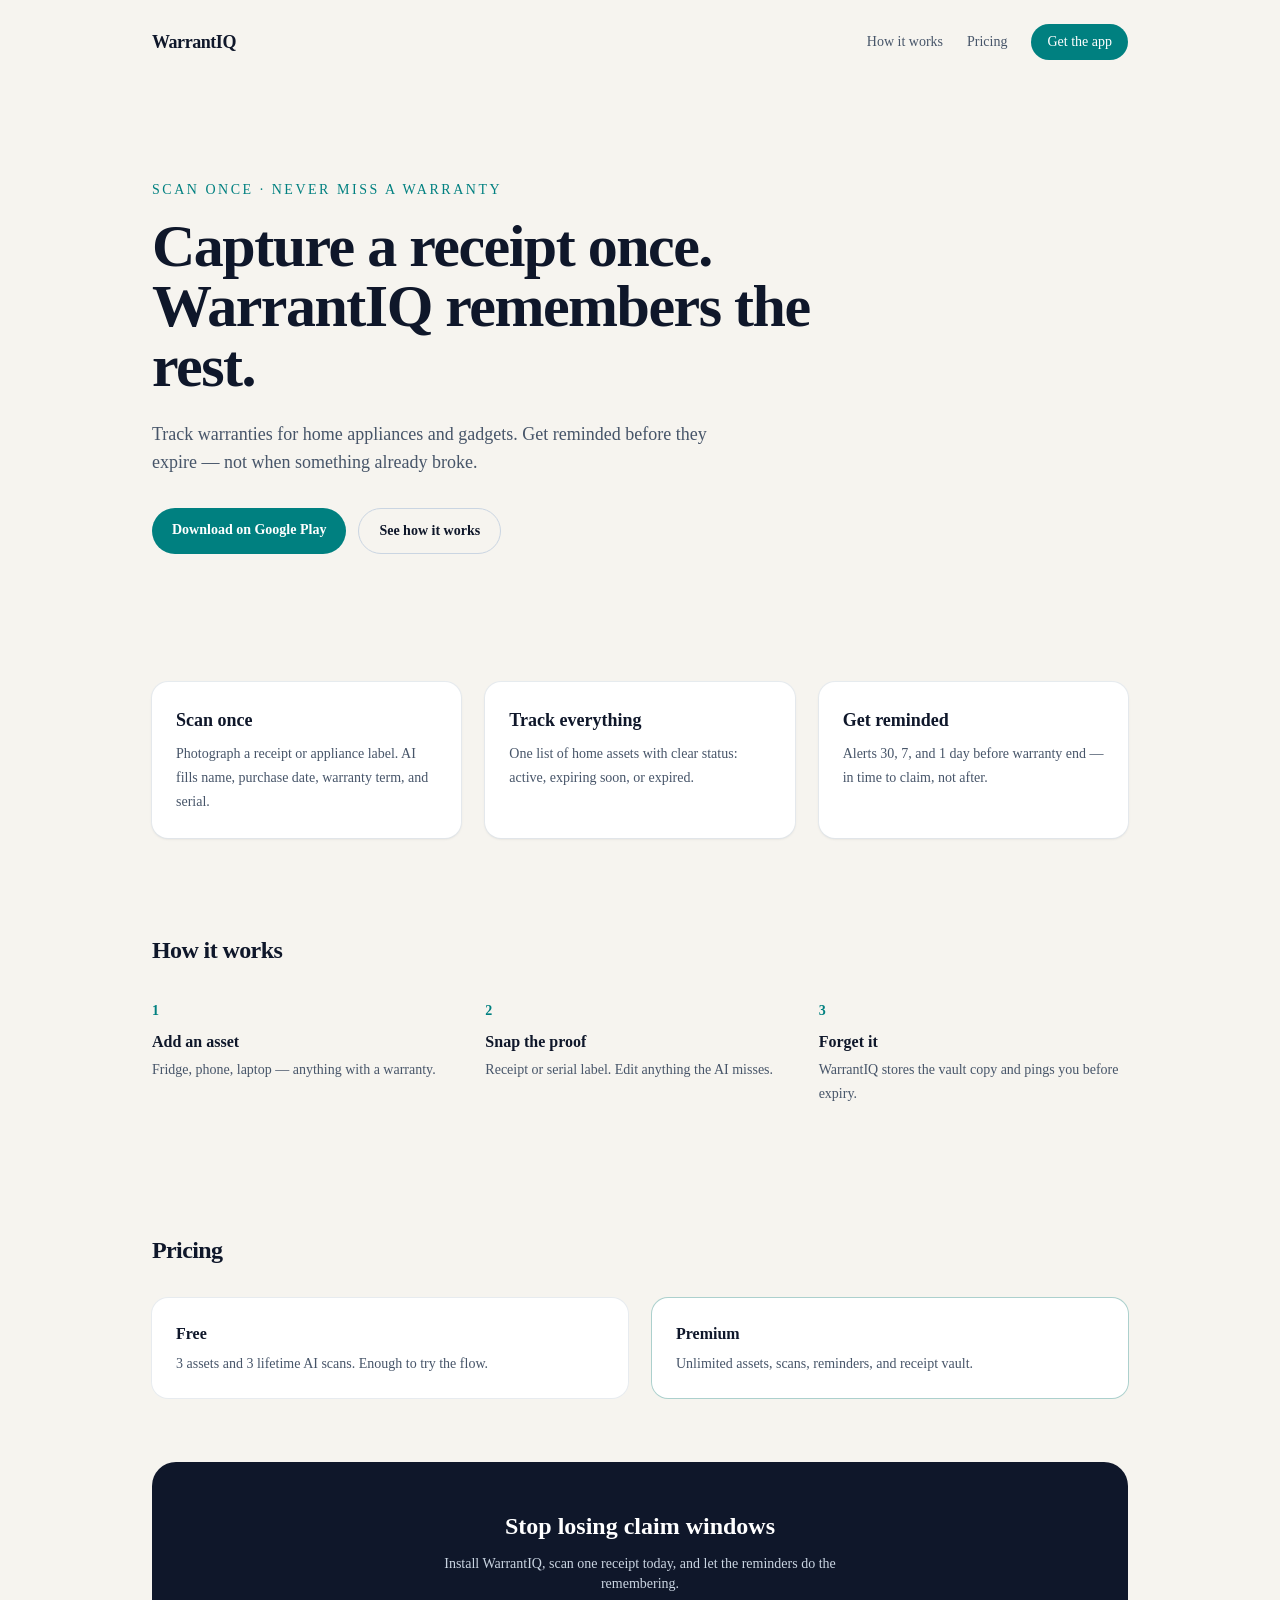
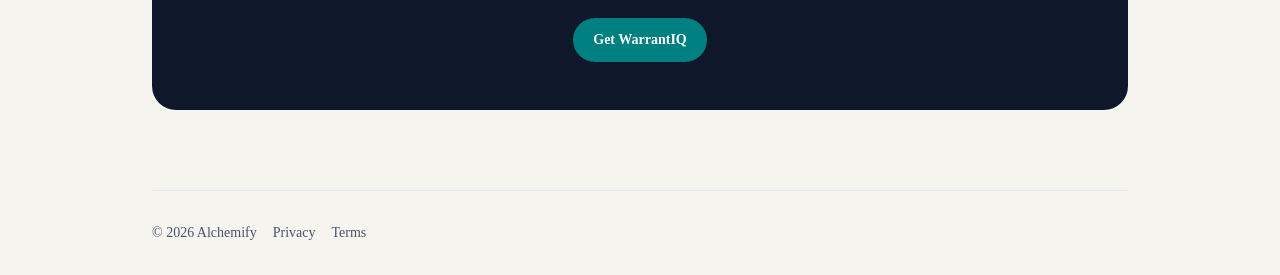
==== index.html @ 5843bf91 "Publish WarrantIQ landing static export. Co-authored-by: Cursor <cursoragent@cursor.com>" ====
<!DOCTYPE html><html lang="en"><head><meta charSet="utf-8"/><meta name="viewport" content="width=device-width, initial-scale=1"/><link rel="preload" href="/_next/static/media/47df9ba1c7236d3b-s.p.137759vg1sbmi.woff2" as="font" crossorigin="" type="font/woff2"/><link rel="stylesheet" href="/_next/static/chunks/3674t-aik_8wt.css" data-precedence="next"/><link rel="preload" as="script" fetchPriority="low" href="/_next/static/chunks/2ollp3lmqe_-4.js"/><script src="/_next/static/chunks/35v-h0z1o4lok.js" async=""></script><script src="/_next/static/chunks/37q-zecvqtyhz.js" async=""></script><script src="/_next/static/chunks/1go-d0-019g7x.js" async=""></script><script src="/_next/static/chunks/turbopack-3znwce4l_qr05.js" async=""></script><script src="/_next/static/chunks/2qtzg_fvloncq.js" async=""></script><script src="/_next/static/chunks/1wh7buwt_psrh.js" async=""></script><script src="/_next/static/chunks/032nlelgkxj0d.js" async=""></script><meta name="next-size-adjust" content=""/><title>WarrantIQ — never miss a warranty</title><meta name="description" content="Scan receipts and appliance labels once. WarrantIQ tracks expiry dates and reminds you before the claim window closes."/><meta property="og:title" content="WarrantIQ — never miss a warranty"/><meta property="og:description" content="Scan once. Track warranties. Get reminded before they expire."/><meta property="og:url" content="https://warrantiq.alchemify.space/"/><meta property="og:site_name" content="WarrantIQ"/><meta property="og:type" content="website"/><meta name="twitter:card" content="summary"/><meta name="twitter:title" content="WarrantIQ — never miss a warranty"/><meta name="twitter:description" content="Scan once. Track warranties. Get reminded before they expire."/><script src="/_next/static/chunks/0cz1d0mv5g_q7.js" noModule=""></script></head><body class="source_sans_3_2aaf8153-module__t3RwTG__className min-h-screen antialiased"><div hidden=""><!--$--><!--/$--></div><div class="mx-auto flex min-h-screen max-w-5xl flex-col px-6"><header class="flex items-center justify-between py-6"><a class="text-lg font-semibold tracking-tight" href="/">WarrantIQ</a><nav class="flex items-center gap-6 text-sm text-[var(--muted)]"><a href="#how" class="hover:text-[var(--ink)]">How it works</a><a href="#pricing" class="hover:text-[var(--ink)]">Pricing</a><a href="https://play.google.com/store/apps/details?id=space.alchemify.warrantiq" class="rounded-full bg-[var(--teal)] px-4 py-2 font-medium text-white hover:bg-[var(--teal-dark)]">Get the app</a></nav></header><main class="flex-1"><section class="py-16 sm:py-24"><p class="text-sm font-medium uppercase tracking-[0.18em] text-[var(--teal)]">Scan once · never miss a warranty</p><h1 class="mt-4 max-w-3xl text-4xl font-semibold tracking-tight sm:text-6xl">Capture a receipt once. WarrantIQ remembers the rest.</h1><p class="mt-6 max-w-xl text-lg text-[var(--muted)]">Track warranties for home appliances and gadgets. Get reminded before they expire — not when something already broke.</p><div class="mt-8 flex flex-wrap gap-3"><a href="https://play.google.com/store/apps/details?id=space.alchemify.warrantiq" class="rounded-full bg-[var(--teal)] px-5 py-3 text-sm font-semibold text-white hover:bg-[var(--teal-dark)]">Download on Google Play</a><a href="#how" class="rounded-full border border-slate-300 px-5 py-3 text-sm font-semibold hover:border-slate-400">See how it works</a></div></section><section class="grid gap-6 py-8 sm:grid-cols-3"><article class="rounded-2xl bg-[var(--card)] p-6 shadow-sm ring-1 ring-slate-200/70"><h2 class="text-lg font-semibold">Scan once</h2><p class="mt-2 text-sm leading-6 text-[var(--muted)]">Photograph a receipt or appliance label. AI fills name, purchase date, warranty term, and serial.</p></article><article class="rounded-2xl bg-[var(--card)] p-6 shadow-sm ring-1 ring-slate-200/70"><h2 class="text-lg font-semibold">Track everything</h2><p class="mt-2 text-sm leading-6 text-[var(--muted)]">One list of home assets with clear status: active, expiring soon, or expired.</p></article><article class="rounded-2xl bg-[var(--card)] p-6 shadow-sm ring-1 ring-slate-200/70"><h2 class="text-lg font-semibold">Get reminded</h2><p class="mt-2 text-sm leading-6 text-[var(--muted)]">Alerts 30, 7, and 1 day before warranty end — in time to claim, not after.</p></article></section><section id="how" class="scroll-mt-20 py-16"><h2 class="text-2xl font-semibold tracking-tight">How it works</h2><ol class="mt-8 grid gap-6 sm:grid-cols-3"><li><span class="text-sm font-semibold text-[var(--teal)]">1</span><h3 class="mt-2 font-semibold">Add an asset</h3><p class="mt-1 text-sm leading-6 text-[var(--muted)]">Fridge, phone, laptop — anything with a warranty.</p></li><li><span class="text-sm font-semibold text-[var(--teal)]">2</span><h3 class="mt-2 font-semibold">Snap the proof</h3><p class="mt-1 text-sm leading-6 text-[var(--muted)]">Receipt or serial label. Edit anything the AI misses.</p></li><li><span class="text-sm font-semibold text-[var(--teal)]">3</span><h3 class="mt-2 font-semibold">Forget it</h3><p class="mt-1 text-sm leading-6 text-[var(--muted)]">WarrantIQ stores the vault copy and pings you before expiry.</p></li></ol></section><section id="pricing" class="scroll-mt-20 py-16"><h2 class="text-2xl font-semibold tracking-tight">Pricing</h2><div class="mt-8 grid gap-6 sm:grid-cols-2"><article class="rounded-2xl bg-[var(--card)] p-6 ring-1 ring-slate-200/70"><h3 class="font-semibold">Free</h3><p class="mt-2 text-sm text-[var(--muted)]">3 assets and 3 lifetime AI scans. Enough to try the flow.</p></article><article class="rounded-2xl bg-[var(--card)] p-6 ring-1 ring-[var(--teal)]/30"><h3 class="font-semibold">Premium</h3><p class="mt-2 text-sm text-[var(--muted)]">Unlimited assets, scans, reminders, and receipt vault.</p></article></div></section><section class="mb-20 rounded-3xl bg-[var(--ink)] px-8 py-12 text-center text-white"><h2 class="text-2xl font-semibold">Stop losing claim windows</h2><p class="mx-auto mt-3 max-w-md text-sm text-slate-300">Install WarrantIQ, scan one receipt today, and let the reminders do the remembering.</p><a href="https://play.google.com/store/apps/details?id=space.alchemify.warrantiq" class="mt-6 inline-block rounded-full bg-[var(--teal)] px-5 py-3 text-sm font-semibold hover:bg-[var(--teal-dark)]">Get WarrantIQ</a></section></main><footer class="flex flex-wrap gap-4 border-t border-slate-200 py-8 text-sm text-[var(--muted)]"><span>© <!-- -->2026<!-- --> Alchemify</span><a class="hover:text-[var(--ink)]" href="/privacy/">Privacy</a><a class="hover:text-[var(--ink)]" href="/terms/">Terms</a></footer></div><!--$--><!--/$--><script src="/_next/static/chunks/2ollp3lmqe_-4.js" id="_R_" async=""></script><script>(self.__next_f=self.__next_f||[]).push([0])</script><script>self.__next_f.push([1,"1:\"$Sreact.fragment\"\n2:I[73921,[\"/_next/static/chunks/2qtzg_fvloncq.js\",\"/_next/static/chunks/1wh7buwt_psrh.js\"],\"default\"]\n3:I[59787,[\"/_next/static/chunks/2qtzg_fvloncq.js\",\"/_next/static/chunks/1wh7buwt_psrh.js\"],\"default\"]\n4:I[39079,[\"/_next/static/chunks/2qtzg_fvloncq.js\",\"/_next/static/chunks/1wh7buwt_psrh.js\",\"/_next/static/chunks/032nlelgkxj0d.js\"],\"\"]\ne:I[14040,[\"/_next/static/chunks/2qtzg_fvloncq.js\",\"/_next/static/chunks/1wh7buwt_psrh.js\"],\"default\",1]\n:HL[\"/_next/static/chunks/3674t-aik_8wt.css\",\"style\"]\n:HL[\"/_next/static/media/47df9ba1c7236d3b-s.p.137759vg1sbmi.woff2\",\"font\",{\"crossOrigin\":\"\",\"type\":\"font/woff2\"}]\n"])</script><script>self.__next_f.push([1,"0:{\"P\":null,\"c\":[\"\",\"\"],\"q\":\"\",\"i\":false,\"f\":[[[\"\",{\"children\":[\"__PAGE__\",{}]},\"$undefined\",\"$undefined\",16],[[\"$\",\"$1\",\"c\",{\"children\":[[[\"$\",\"link\",\"0\",{\"rel\":\"stylesheet\",\"href\":\"/_next/static/chunks/3674t-aik_8wt.css\",\"precedence\":\"next\",\"crossOrigin\":\"$undefined\",\"nonce\":\"$undefined\"}],[\"$\",\"script\",\"script-0\",{\"src\":\"/_next/static/chunks/2qtzg_fvloncq.js\",\"async\":true,\"nonce\":\"$undefined\"}],[\"$\",\"script\",\"script-1\",{\"src\":\"/_next/static/chunks/1wh7buwt_psrh.js\",\"async\":true,\"nonce\":\"$undefined\"}]],[\"$\",\"html\",null,{\"lang\":\"en\",\"children\":[\"$\",\"body\",null,{\"className\":\"source_sans_3_2aaf8153-module__t3RwTG__className min-h-screen antialiased\",\"children\":[\"$\",\"$L2\",null,{\"parallelRouterKey\":\"children\",\"error\":\"$undefined\",\"errorStyles\":\"$undefined\",\"errorScripts\":\"$undefined\",\"template\":[\"$\",\"$L3\",null,{}],\"templateStyles\":\"$undefined\",\"templateScripts\":\"$undefined\",\"notFound\":[[[\"$\",\"title\",null,{\"children\":\"404: This page could not be found.\"}],[\"$\",\"div\",null,{\"style\":{\"fontFamily\":\"system-ui,\\\"Segoe UI\\\",Roboto,Helvetica,Arial,sans-serif,\\\"Apple Color Emoji\\\",\\\"Segoe UI Emoji\\\"\",\"height\":\"100vh\",\"textAlign\":\"center\",\"display\":\"flex\",\"flexDirection\":\"column\",\"alignItems\":\"center\",\"justifyContent\":\"center\"},\"children\":[\"$\",\"div\",null,{\"children\":[[\"$\",\"style\",null,{\"dangerouslySetInnerHTML\":{\"__html\":\"body{color:#000;background:#fff;margin:0}.next-error-h1{border-right:1px solid rgba(0,0,0,.3)}@media (prefers-color-scheme:dark){body{color:#fff;background:#000}.next-error-h1{border-right:1px solid rgba(255,255,255,.3)}}\"}}],[\"$\",\"h1\",null,{\"className\":\"next-error-h1\",\"style\":{\"display\":\"inline-block\",\"margin\":\"0 20px 0 0\",\"padding\":\"0 23px 0 0\",\"fontSize\":24,\"fontWeight\":500,\"verticalAlign\":\"top\",\"lineHeight\":\"49px\"},\"children\":404}],[\"$\",\"div\",null,{\"style\":{\"display\":\"inline-block\"},\"children\":[\"$\",\"h2\",null,{\"style\":{\"fontSize\":14,\"fontWeight\":400,\"lineHeight\":\"49px\",\"margin\":0},\"children\":\"This page could not be found.\"}]}]]}]}]],[]],\"forbidden\":\"$undefined\",\"unauthorized\":\"$undefined\"}]}]}]]}],{\"children\":[[\"$\",\"$1\",\"c\",{\"children\":[[\"$\",\"div\",null,{\"className\":\"mx-auto flex min-h-screen max-w-5xl flex-col px-6\",\"children\":[[\"$\",\"header\",null,{\"className\":\"flex items-center justify-between py-6\",\"children\":[[\"$\",\"$L4\",null,{\"href\":\"/\",\"className\":\"text-lg font-semibold tracking-tight\",\"children\":\"WarrantIQ\"}],[\"$\",\"nav\",null,{\"className\":\"flex items-center gap-6 text-sm text-[var(--muted)]\",\"children\":[[\"$\",\"a\",null,{\"href\":\"#how\",\"className\":\"hover:text-[var(--ink)]\",\"children\":\"How it works\"}],[\"$\",\"a\",null,{\"href\":\"#pricing\",\"className\":\"hover:text-[var(--ink)]\",\"children\":\"Pricing\"}],[\"$\",\"a\",null,{\"href\":\"https://play.google.com/store/apps/details?id=space.alchemify.warrantiq\",\"className\":\"rounded-full bg-[var(--teal)] px-4 py-2 font-medium text-white hover:bg-[var(--teal-dark)]\",\"children\":\"Get the app\"}]]}]]}],[\"$\",\"main\",null,{\"className\":\"flex-1\",\"children\":[[\"$\",\"section\",null,{\"className\":\"py-16 sm:py-24\",\"children\":[[\"$\",\"p\",null,{\"className\":\"text-sm font-medium uppercase tracking-[0.18em] text-[var(--teal)]\",\"children\":\"Scan once · never miss a warranty\"}],[\"$\",\"h1\",null,{\"className\":\"mt-4 max-w-3xl text-4xl font-semibold tracking-tight sm:text-6xl\",\"children\":\"Capture a receipt once. WarrantIQ remembers the rest.\"}],[\"$\",\"p\",null,{\"className\":\"mt-6 max-w-xl text-lg text-[var(--muted)]\",\"children\":\"Track warranties for home appliances and gadgets. Get reminded before they expire — not when something already broke.\"}],[\"$\",\"div\",null,{\"className\":\"mt-8 flex flex-wrap gap-3\",\"children\":[[\"$\",\"a\",null,{\"href\":\"https://play.google.com/store/apps/details?id=space.alchemify.warrantiq\",\"className\":\"rounded-full bg-[var(--teal)] px-5 py-3 text-sm font-semibold text-white hover:bg-[var(--teal-dark)]\",\"children\":\"Download on Google Play\"}],[\"$\",\"a\",null,{\"href\":\"#how\",\"className\":\"rounded-full border border-slate-300 px-5 py-3 text-sm font-semibold hover:border-slate-400\",\"children\":\"See how it works\"}]]}]]}],[\"$\",\"section\",null,{\"className\":\"grid gap-6 py-8 sm:grid-cols-3\",\"children\":[[\"$\",\"article\",\"Scan once\",{\"className\":\"rounded-2xl bg-[var(--card)] p-6 shadow-sm ring-1 ring-slate-200/70\",\"children\":[[\"$\",\"h2\",null,{\"className\":\"text-lg font-semibold\",\"children\":\"Scan once\"}],[\"$\",\"p\",null,{\"className\":\"mt-2 text-sm leading-6 text-[var(--muted)]\",\"children\":\"Photograph a receipt or appliance label. AI fills name, purchase date, warranty term, and serial.\"}]]}],\"$L5\",\"$L6\"]}],\"$L7\",\"$L8\",\"$L9\"]}],\"$La\"]}],[\"$Lb\"],\"$Lc\"]}],{},null,false,null]},null,false,null],\"$Ld\",false]],\"m\":\"$undefined\",\"G\":[\"$e\",[\"$Lf\"]],\"S\":true,\"h\":null,\"s\":\"$undefined\",\"l\":\"$undefined\",\"p\":\"$undefined\",\"d\":\"$undefined\",\"b\":\"1Ts5Wm5nxHMMDMiS-stL-\"}\n"])</script><script>self.__next_f.push([1,"10:I[97940,[\"/_next/static/chunks/2qtzg_fvloncq.js\",\"/_next/static/chunks/1wh7buwt_psrh.js\"],\"OutletBoundary\"]\n11:\"$Sreact.suspense\"\n13:I[97940,[\"/_next/static/chunks/2qtzg_fvloncq.js\",\"/_next/static/chunks/1wh7buwt_psrh.js\"],\"ViewportBoundary\"]\n15:I[97940,[\"/_next/static/chunks/2qtzg_fvloncq.js\",\"/_next/static/chunks/1wh7buwt_psrh.js\"],\"MetadataBoundary\"]\n5:[\"$\",\"article\",\"Track everything\",{\"className\":\"rounded-2xl bg-[var(--card)] p-6 shadow-sm ring-1 ring-slate-200/70\",\"children\":[[\"$\",\"h2\",null,{\"className\":\"text-lg font-semibold\",\"children\":\"Track everything\"}],[\"$\",\"p\",null,{\"className\":\"mt-2 text-sm leading-6 text-[var(--muted)]\",\"children\":\"One list of home assets with clear status: active, expiring soon, or expired.\"}]]}]\n6:[\"$\",\"article\",\"Get reminded\",{\"className\":\"rounded-2xl bg-[var(--card)] p-6 shadow-sm ring-1 ring-slate-200/70\",\"children\":[[\"$\",\"h2\",null,{\"className\":\"text-lg font-semibold\",\"children\":\"Get reminded\"}],[\"$\",\"p\",null,{\"className\":\"mt-2 text-sm leading-6 text-[var(--muted)]\",\"children\":\"Alerts 30, 7, and 1 day before warranty end — in time to claim, not after.\"}]]}]\n7:[\"$\",\"section\",null,{\"id\":\"how\",\"className\":\"scroll-mt-20 py-16\",\"children\":[[\"$\",\"h2\",null,{\"className\":\"text-2xl font-semibold tracking-tight\",\"children\":\"How it works\"}],[\"$\",\"ol\",null,{\"className\":\"mt-8 grid gap-6 sm:grid-cols-3\",\"children\":[[\"$\",\"li\",\"1\",{\"children\":[[\"$\",\"span\",null,{\"className\":\"text-sm font-semibold text-[var(--teal)]\",\"children\":\"1\"}],[\"$\",\"h3\",null,{\"className\":\"mt-2 font-semibold\",\"children\":\"Add an asset\"}],[\"$\",\"p\",null,{\"className\":\"mt-1 text-sm leading-6 text-[var(--muted)]\",\"children\":\"Fridge, phone, laptop — anything with a warranty.\"}]]}],[\"$\",\"li\",\"2\",{\"children\":[[\"$\",\"span\",null,{\"className\":\"text-sm font-semibold text-[var(--teal)]\",\"children\":\"2\"}],[\"$\",\"h3\",null,{\"className\":\"mt-2 font-semibold\",\"children\":\"Snap the proof\"}],[\"$\",\"p\",null,{\"className\":\"mt-1 text-sm leading-6 text-[var(--muted)]\",\"children\":\"Receipt or serial label. Edit anything the AI misses.\"}]]}],[\"$\",\"li\",\"3\",{\"children\":[[\"$\",\"span\",null,{\"className\":\"text-sm font-semibold text-[var(--teal)]\",\"children\":\"3\"}],[\"$\",\"h3\",null,{\"className\":\"mt-2 font-semibold\",\"children\":\"Forget it\"}],[\"$\",\"p\",null,{\"className\":\"mt-1 text-sm leading-6 text-[var(--muted)]\",\"children\":\"WarrantIQ stores the vault copy and pings you before expiry.\"}]]}]]}]]}]\n8:[\"$\",\"section\",null,{\"id\":\"pricing\",\"className\":\"scroll-mt-20 py-16\",\"children\":[[\"$\",\"h2\",null,{\"className\":\"text-2xl font-semibold tracking-tight\",\"children\":\"Pricing\"}],[\"$\",\"div\",null,{\"className\":\"mt-8 grid gap-6 sm:grid-cols-2\",\"children\":[[\"$\",\"article\",null,{\"className\":\"rounded-2xl bg-[var(--card)] p-6 ring-1 ring-slate-200/70\",\"children\":[[\"$\",\"h3\",null,{\"className\":\"font-semibold\",\"children\":\"Free\"}],[\"$\",\"p\",null,{\"className\":\"mt-2 text-sm text-[var(--muted)]\",\"children\":\"3 assets and 3 lifetime AI scans. Enough to try the flow.\"}]]}],[\"$\",\"article\",null,{\"className\":\"rounded-2xl bg-[var(--card)] p-6 ring-1 ring-[var(--teal)]/30\",\"children\":[[\"$\",\"h3\",null,{\"className\":\"font-semibold\",\"children\":\"Premium\"}],[\"$\",\"p\",null,{\"className\":\"mt-2 text-sm text-[var(--muted)]\",\"children\":\"Unlimited assets, scans, reminders, and receipt vault.\"}]]}]]}]]}]\n9:[\"$\",\"section\",null,{\"className\":\"mb-20 rounded-3xl bg-[var(--ink)] px-8 py-12 text-center text-white\",\"children\":[[\"$\",\"h2\",null,{\"className\":\"text-2xl font-semibold\",\"children\":\"Stop losing claim windows\"}],[\"$\",\"p\",null,{\"className\":\"mx-auto mt-3 max-w-md text-sm text-slate-300\",\"children\":\"Install WarrantIQ, scan one receipt today, and let the reminders do the remembering.\"}],[\"$\",\"a\",null,{\"href\":\"https://play.google.com/store/apps/details?id=space.alchemify.warrantiq\",\"className\":\"mt-6 inline-block rounded-full bg-[var(--teal)] px-5 py-3 text-sm font-semibold hover:bg-[var(--teal-dark)]\",\"children\":\"Get WarrantIQ\"}]]}]\na:[\"$\",\"footer\",null,{\"className\":\"flex flex-wrap gap-4 border-t border-slate-200 py-8 text-sm text-[var(--muted)]\",\"children\":[[\"$\",\"span\",null,{\"children\":[\"© \",2026,\" Alchemify\"]}],[\"$\",\"$L4\",null,"])</script><script>self.__next_f.push([1,"{\"href\":\"/privacy/\",\"className\":\"hover:text-[var(--ink)]\",\"children\":\"Privacy\"}],[\"$\",\"$L4\",null,{\"href\":\"/terms/\",\"className\":\"hover:text-[var(--ink)]\",\"children\":\"Terms\"}]]}]\nb:[\"$\",\"script\",\"script-0\",{\"src\":\"/_next/static/chunks/032nlelgkxj0d.js\",\"async\":true,\"nonce\":\"$undefined\"}]\nc:[\"$\",\"$L10\",null,{\"children\":[\"$\",\"$11\",null,{\"name\":\"Next.MetadataOutlet\",\"children\":\"$@12\"}]}]\nd:[\"$\",\"$1\",\"h\",{\"children\":[null,[\"$\",\"$L13\",null,{\"children\":\"$L14\"}],[\"$\",\"div\",null,{\"hidden\":true,\"children\":[\"$\",\"$L15\",null,{\"children\":[\"$\",\"$11\",null,{\"name\":\"Next.Metadata\",\"children\":\"$L16\"}]}]}],[\"$\",\"meta\",null,{\"name\":\"next-size-adjust\",\"content\":\"\"}]]}]\nf:[\"$\",\"link\",\"0\",{\"rel\":\"stylesheet\",\"href\":\"/_next/static/chunks/3674t-aik_8wt.css\",\"precedence\":\"next\",\"crossOrigin\":\"$undefined\",\"nonce\":\"$undefined\"}]\n"])</script><script>self.__next_f.push([1,"14:[[\"$\",\"meta\",\"0\",{\"charSet\":\"utf-8\"}],[\"$\",\"meta\",\"1\",{\"name\":\"viewport\",\"content\":\"width=device-width, initial-scale=1\"}]]\n"])</script><script>self.__next_f.push([1,"12:null\n16:[[\"$\",\"title\",\"0\",{\"children\":\"WarrantIQ — never miss a warranty\"}],[\"$\",\"meta\",\"1\",{\"name\":\"description\",\"content\":\"Scan receipts and appliance labels once. WarrantIQ tracks expiry dates and reminds you before the claim window closes.\"}],[\"$\",\"meta\",\"2\",{\"property\":\"og:title\",\"content\":\"WarrantIQ — never miss a warranty\"}],[\"$\",\"meta\",\"3\",{\"property\":\"og:description\",\"content\":\"Scan once. Track warranties. Get reminded before they expire.\"}],[\"$\",\"meta\",\"4\",{\"property\":\"og:url\",\"content\":\"https://warrantiq.alchemify.space/\"}],[\"$\",\"meta\",\"5\",{\"property\":\"og:site_name\",\"content\":\"WarrantIQ\"}],[\"$\",\"meta\",\"6\",{\"property\":\"og:type\",\"content\":\"website\"}],[\"$\",\"meta\",\"7\",{\"name\":\"twitter:card\",\"content\":\"summary\"}],[\"$\",\"meta\",\"8\",{\"name\":\"twitter:title\",\"content\":\"WarrantIQ — never miss a warranty\"}],[\"$\",\"meta\",\"9\",{\"name\":\"twitter:description\",\"content\":\"Scan once. Track warranties. Get reminded before they expire.\"}]]\n"])</script></body></html>
---- _next/static/chunks/3674t-aik_8wt.css ----
@font-face{font-family:"Source Sans 3";font-style:normal;font-weight:200 900;font-display:swap;src:url(../media/da8a9dd0d68e512b-s.0n8i_inn0i2i9.woff2)format("woff2");unicode-range:U+460-52F,U+1C80-1C8A,U+20B4,U+2DE0-2DFF,U+A640-A69F,U+FE2E-FE2F}@font-face{font-family:"Source Sans 3";font-style:normal;font-weight:200 900;font-display:swap;src:url(../media/94b4a5dc1fe84361-s.3wm_n5jv1to7s.woff2)format("woff2");unicode-range:U+301,U+400-45F,U+490-491,U+4B0-4B1,U+2116}@font-face{font-family:"Source Sans 3";font-style:normal;font-weight:200 900;font-display:swap;src:url(../media/ff5be760267bb4bc-s.3dkqd4mro2h3_.woff2)format("woff2");unicode-range:U+1F??}@font-face{font-family:"Source Sans 3";font-style:normal;font-weight:200 900;font-display:swap;src:url(../media/99596c30eb072d3c-s.2fp9tilo6sy14.woff2)format("woff2");unicode-range:U+370-377,U+37A-37F,U+384-38A,U+38C,U+38E-3A1,U+3A3-3FF}@font-face{font-family:"Source Sans 3";font-style:normal;font-weight:200 900;font-display:swap;src:url(../media/e5864b32625b6bc3-s.0m7i6b77o5yxd.woff2)format("woff2");unicode-range:U+102-103,U+110-111,U+128-129,U+168-169,U+1A0-1A1,U+1AF-1B0,U+300-301,U+303-304,U+308-309,U+323,U+329,U+1EA0-1EF9,U+20AB}@font-face{font-family:"Source Sans 3";font-style:normal;font-weight:200 900;font-display:swap;src:url(../media/e285ad1a914469f0-s.15241mr5-1s6i.woff2)format("woff2");unicode-range:U+100-2BA,U+2BD-2C5,U+2C7-2CC,U+2CE-2D7,U+2DD-2FF,U+304,U+308,U+329,U+1D00-1DBF,U+1E00-1E9F,U+1EF2-1EFF,U+2020,U+20A0-20AB,U+20AD-20C0,U+2113,U+2C60-2C7F,U+A720-A7FF}@font-face{font-family:"Source Sans 3";font-style:normal;font-weight:200 900;font-display:swap;src:url(../media/47df9ba1c7236d3b-s.p.137759vg1sbmi.woff2)format("woff2");unicode-range:U+??,U+131,U+152-153,U+2BB-2BC,U+2C6,U+2DA,U+2DC,U+304,U+308,U+329,U+2000-206F,U+20AC,U+2122,U+2191,U+2193,U+2212,U+2215,U+FEFF,U+FFFD}@font-face{font-family:"Source Sans 3 Fallback";src:local(Arial);ascent-override:109.21%;descent-override:42.66%;line-gap-override:0.0%;size-adjust:93.76%}.source_sans_3_2aaf8153-module__t3RwTG__className{font-family:"Source Sans 3","Source Sans 3 Fallback";font-style:normal}
@layer properties{@supports (((-webkit-hyphens:none)) and (not (margin-trim:inline))) or ((-moz-orient:inline) and (not (color:rgb(from red r g b)))){*,:before,:after,::backdrop{--tw-space-y-reverse:0;--tw-border-style:solid;--tw-leading:initial;--tw-font-weight:initial;--tw-tracking:initial;--tw-shadow:0 0 #0000;--tw-shadow-color:initial;--tw-shadow-alpha:100%;--tw-inset-shadow:0 0 #0000;--tw-inset-shadow-color:initial;--tw-inset-shadow-alpha:100%;--tw-ring-color:initial;--tw-ring-shadow:0 0 #0000;--tw-inset-ring-color:initial;--tw-inset-ring-shadow:0 0 #0000;--tw-ring-inset:initial;--tw-ring-offset-width:0px;--tw-ring-offset-color:#fff;--tw-ring-offset-shadow:0 0 #0000}}}@layer theme{:root,:host{--font-sans:-apple-system, BlinkMacSystemFont, "Segoe UI", Roboto, "Helvetica Neue", "Noto Sans", Arial, sans-serif, "Apple Color Emoji", "Segoe UI Emoji", "Segoe UI Symbol", "Noto Color Emoji";--font-mono:ui-monospace, SFMono-Regular, Menlo, Monaco, Consolas, "Liberation Mono", "Courier New", monospace;--color-slate-200:#e2e8f0;--color-slate-300:#cad5e2;--color-slate-400:#90a1b9;--color-white:#fff;--spacing:.25rem;--container-md:28rem;--container-xl:36rem;--container-2xl:42rem;--container-3xl:48rem;--container-5xl:64rem;--text-sm:.875rem;--text-sm--line-height:calc(1.25 / .875);--text-lg:1.125rem;--text-lg--line-height:calc(1.75 / 1.125);--text-2xl:1.5rem;--text-2xl--line-height:calc(2 / 1.5);--text-3xl:1.875rem;--text-3xl--line-height:calc(2.25 / 1.875);--text-4xl:2.25rem;--text-4xl--line-height:calc(2.5 / 2.25);--text-6xl:3.75rem;--text-6xl--line-height:1;--font-weight-medium:500;--font-weight-semibold:600;--tracking-tight:-.025em;--radius-2xl:1rem;--radius-3xl:1.5rem;--default-font-family:var(--font-sans);--default-mono-font-family:var(--font-mono)}@supports (color:lab(0% 0 0)){:root,:host{--color-slate-200:lab(91.7353% -.998765 -4.76968);--color-slate-300:lab(84.7652% -1.94535 -7.93337);--color-slate-400:lab(65.5349% -2.25151 -14.5072)}}}@layer base{*,:after,:before,::backdrop{box-sizing:border-box;border:0 solid;margin:0;padding:0}::file-selector-button{box-sizing:border-box;border:0 solid;margin:0;padding:0}html,:host{-webkit-text-size-adjust:100%;tab-size:4;line-height:1.5;font-family:var(--default-font-family,-apple-system, BlinkMacSystemFont, "Segoe UI", Roboto, "Helvetica Neue", "Noto Sans", Arial, sans-serif, "Apple Color Emoji", "Segoe UI Emoji", "Segoe UI Symbol", "Noto Color Emoji");font-feature-settings:var(--default-font-feature-settings,normal);font-variation-settings:var(--default-font-variation-settings,normal);-webkit-tap-highlight-color:transparent}hr{height:0;color:inherit;border-top-width:1px}abbr:where([title]){-webkit-text-decoration:underline dotted;text-decoration:underline dotted}h1,h2,h3,h4,h5,h6{font-size:inherit;font-weight:inherit}a{color:inherit;-webkit-text-decoration:inherit;-webkit-text-decoration:inherit;-webkit-text-decoration:inherit;-webkit-text-decoration:inherit;text-decoration:inherit}b,strong{font-weight:bolder}code,kbd,samp,pre{font-family:var(--default-mono-font-family,ui-monospace, SFMono-Regular, Menlo, Monaco, Consolas, "Liberation Mono", "Courier New", monospace);font-feature-settings:var(--default-mono-font-feature-settings,normal);font-variation-settings:var(--default-mono-font-variation-settings,normal);font-size:1em}small{font-size:80%}sub,sup{vertical-align:baseline;font-size:75%;line-height:0;position:relative}sub{bottom:-.25em}sup{top:-.5em}table{text-indent:0;border-color:inherit;border-collapse:collapse}:-moz-focusring:where(:not(iframe)){outline:auto}progress{vertical-align:baseline}summary{display:list-item}ol,ul,menu{list-style:none}img,svg,video,canvas,audio,iframe,embed,object{vertical-align:middle;display:block}img,video{max-width:100%;height:auto}button,input,select,optgroup,textarea{font:inherit;font-feature-settings:inherit;font-variation-settings:inherit;letter-spacing:inherit;color:inherit;opacity:1;background-color:#0000;border-radius:0}::file-selector-button{font:inherit;font-feature-settings:inherit;font-variation-settings:inherit;letter-spacing:inherit;color:inherit;opacity:1;background-color:#0000;border-radius:0}:where(select:is([multiple],[size])) optgroup{font-weight:bolder}:where(select:is([multiple],[size])) optgroup option{padding-inline-start:20px}::file-selector-button{margin-inline-end:4px}::placeholder{opacity:1}@supports (not ((-webkit-appearance:-apple-pay-button))) or (contain-intrinsic-size:1px){::placeholder{color:currentColor}@supports (color:color-mix(in lab, red, red)){::placeholder{color:color-mix(in oklab, currentcolor 50%, transparent)}}}textarea{resize:vertical}::-webkit-search-decoration{-webkit-appearance:none}::-webkit-date-and-time-value{min-height:1lh;text-align:inherit}::-webkit-datetime-edit{display:inline-flex}::-webkit-datetime-edit-fields-wrapper{padding:0}::-webkit-datetime-edit{padding-block:0}::-webkit-datetime-edit-year-field{padding-block:0}::-webkit-datetime-edit-month-field{padding-block:0}::-webkit-datetime-edit-day-field{padding-block:0}::-webkit-datetime-edit-hour-field{padding-block:0}::-webkit-datetime-edit-minute-field{padding-block:0}::-webkit-datetime-edit-second-field{padding-block:0}::-webkit-datetime-edit-millisecond-field{padding-block:0}::-webkit-datetime-edit-meridiem-field{padding-block:0}::-webkit-calendar-picker-indicator{line-height:1}:-moz-ui-invalid{box-shadow:none}button,input:where([type=button],[type=reset],[type=submit]){appearance:button}::file-selector-button{appearance:button}::-webkit-inner-spin-button{height:auto}::-webkit-outer-spin-button{height:auto}[hidden]:where(:not([hidden=until-found])){display:none!important}}@layer components;@layer utilities{.mx-auto{margin-inline:auto}.mt-1{margin-top:var(--spacing)}.mt-2{margin-top:calc(var(--spacing) * 2)}.mt-3{margin-top:calc(var(--spacing) * 3)}.mt-4{margin-top:calc(var(--spacing) * 4)}.mt-6{margin-top:calc(var(--spacing) * 6)}.mt-8{margin-top:calc(var(--spacing) * 8)}.mb-20{margin-bottom:calc(var(--spacing) * 20)}.flex{display:flex}.grid{display:grid}.inline-block{display:inline-block}.min-h-screen{min-height:100vh}.max-w-2xl{max-width:var(--container-2xl)}.max-w-3xl{max-width:var(--container-3xl)}.max-w-5xl{max-width:var(--container-5xl)}.max-w-md{max-width:var(--container-md)}.max-w-xl{max-width:var(--container-xl)}.flex-1{flex:1}.scroll-mt-20{scroll-margin-top:calc(var(--spacing) * 20)}.flex-col{flex-direction:column}.flex-wrap{flex-wrap:wrap}.items-center{align-items:center}.justify-between{justify-content:space-between}.gap-3{gap:calc(var(--spacing) * 3)}.gap-4{gap:calc(var(--spacing) * 4)}.gap-6{gap:calc(var(--spacing) * 6)}:where(.space-y-4>:not(:last-child)){--tw-space-y-reverse:0;margin-block-start:calc(calc(var(--spacing) * 4) * var(--tw-space-y-reverse));margin-block-end:calc(calc(var(--spacing) * 4) * calc(1 - var(--tw-space-y-reverse)))}.rounded-2xl{border-radius:var(--radius-2xl)}.rounded-3xl{border-radius:var(--radius-3xl)}.rounded-full{border-radius:3.40282e38px}.border{border-style:var(--tw-border-style);border-width:1px}.border-t{border-top-style:var(--tw-border-style);border-top-width:1px}.border-slate-200{border-color:var(--color-slate-200)}.border-slate-300{border-color:var(--color-slate-300)}.bg-\[var\(--card\)\]{background-color:var(--card)}.bg-\[var\(--ink\)\]{background-color:var(--ink)}.bg-\[var\(--teal\)\]{background-color:var(--teal)}.p-6{padding:calc(var(--spacing) * 6)}.px-4{padding-inline:calc(var(--spacing) * 4)}.px-5{padding-inline:calc(var(--spacing) * 5)}.px-6{padding-inline:calc(var(--spacing) * 6)}.px-8{padding-inline:calc(var(--spacing) * 8)}.py-2{padding-block:calc(var(--spacing) * 2)}.py-3{padding-block:calc(var(--spacing) * 3)}.py-6{padding-block:calc(var(--spacing) * 6)}.py-8{padding-block:calc(var(--spacing) * 8)}.py-12{padding-block:calc(var(--spacing) * 12)}.py-16{padding-block:calc(var(--spacing) * 16)}.text-center{text-align:center}.text-2xl{font-size:var(--text-2xl);line-height:var(--tw-leading,var(--text-2xl--line-height))}.text-3xl{font-size:var(--text-3xl);line-height:var(--tw-leading,var(--text-3xl--line-height))}.text-4xl{font-size:var(--text-4xl);line-height:var(--tw-leading,var(--text-4xl--line-height))}.text-lg{font-size:var(--text-lg);line-height:var(--tw-leading,var(--text-lg--line-height))}.text-sm{font-size:var(--text-sm);line-height:var(--tw-leading,var(--text-sm--line-height))}.leading-6{--tw-leading:calc(var(--spacing) * 6);line-height:calc(var(--spacing) * 6)}.leading-7{--tw-leading:calc(var(--spacing) * 7);line-height:calc(var(--spacing) * 7)}.font-medium{--tw-font-weight:var(--font-weight-medium);font-weight:var(--font-weight-medium)}.font-semibold{--tw-font-weight:var(--font-weight-semibold);font-weight:var(--font-weight-semibold)}.tracking-\[0\.18em\]{--tw-tracking:.18em;letter-spacing:.18em}.tracking-tight{--tw-tracking:var(--tracking-tight);letter-spacing:var(--tracking-tight)}.text-\[var\(--muted\)\]{color:var(--muted)}.text-\[var\(--teal\)\]{color:var(--teal)}.text-slate-300{color:var(--color-slate-300)}.text-white{color:var(--color-white)}.uppercase{text-transform:uppercase}.antialiased{-webkit-font-smoothing:antialiased;-moz-osx-font-smoothing:grayscale}.shadow-sm{--tw-shadow:0 1px 3px 0 var(--tw-shadow-color,#0000001a), 0 1px 2px -1px var(--tw-shadow-color,#0000001a);box-shadow:var(--tw-inset-shadow), var(--tw-inset-ring-shadow), var(--tw-ring-offset-shadow), var(--tw-ring-shadow), var(--tw-shadow)}.ring-1{--tw-ring-shadow:var(--tw-ring-inset,) 0 0 0 calc(1px + var(--tw-ring-offset-width)) var(--tw-ring-color,currentcolor);box-shadow:var(--tw-inset-shadow), var(--tw-inset-ring-shadow), var(--tw-ring-offset-shadow), var(--tw-ring-shadow), var(--tw-shadow)}.ring-\[var\(--teal\)\]\/30{--tw-ring-color:var(--teal)}@supports (color:color-mix(in lab, red, red)){.ring-\[var\(--teal\)\]\/30{--tw-ring-color:color-mix(in oklab, var(--teal) 30%, transparent)}}.ring-slate-200\/70{--tw-ring-color:#e2e8f0b3}@supports (color:color-mix(in lab, red, red)){.ring-slate-200\/70{--tw-ring-color:color-mix(in oklab, var(--color-slate-200) 70%, transparent)}}@media (hover:hover){.hover\:border-slate-400:hover{border-color:var(--color-slate-400)}.hover\:bg-\[var\(--teal-dark\)\]:hover{background-color:var(--teal-dark)}.hover\:text-\[var\(--ink\)\]:hover{color:var(--ink)}}@media (min-width:40rem){.sm\:grid-cols-2{grid-template-columns:repeat(2,minmax(0,1fr))}.sm\:grid-cols-3{grid-template-columns:repeat(3,minmax(0,1fr))}.sm\:py-24{padding-block:calc(var(--spacing) * 24)}.sm\:text-6xl{font-size:var(--text-6xl);line-height:var(--tw-leading,var(--text-6xl--line-height))}}}:root{--bg:#f6f4ef;--ink:#0f172a;--muted:#475569;--teal:teal;--teal-dark:#066;--card:#fff}html{scroll-behavior:smooth}body{background:var(--bg);color:var(--ink)}@property --tw-space-y-reverse{syntax:"*";inherits:false;initial-value:0}@property --tw-border-style{syntax:"*";inherits:false;initial-value:solid}@property --tw-leading{syntax:"*";inherits:false}@property --tw-font-weight{syntax:"*";inherits:false}@property --tw-tracking{syntax:"*";inherits:false}@property --tw-shadow{syntax:"*";inherits:false;initial-value:0 0 #0000}@property --tw-shadow-color{syntax:"*";inherits:false}@property --tw-shadow-alpha{syntax:"<percentage>";inherits:false;initial-value:100%}@property --tw-inset-shadow{syntax:"*";inherits:false;initial-value:0 0 #0000}@property --tw-inset-shadow-color{syntax:"*";inherits:false}@property --tw-inset-shadow-alpha{syntax:"<percentage>";inherits:false;initial-value:100%}@property --tw-ring-color{syntax:"*";inherits:false}@property --tw-ring-shadow{syntax:"*";inherits:false;initial-value:0 0 #0000}@property --tw-inset-ring-color{syntax:"*";inherits:false}@property --tw-inset-ring-shadow{syntax:"*";inherits:false;initial-value:0 0 #0000}@property --tw-ring-inset{syntax:"*";inherits:false}@property --tw-ring-offset-width{syntax:"<length>";inherits:false;initial-value:0}@property --tw-ring-offset-color{syntax:"*";inherits:false;initial-value:#fff}@property --tw-ring-offset-shadow{syntax:"*";inherits:false;initial-value:0 0 #0000}
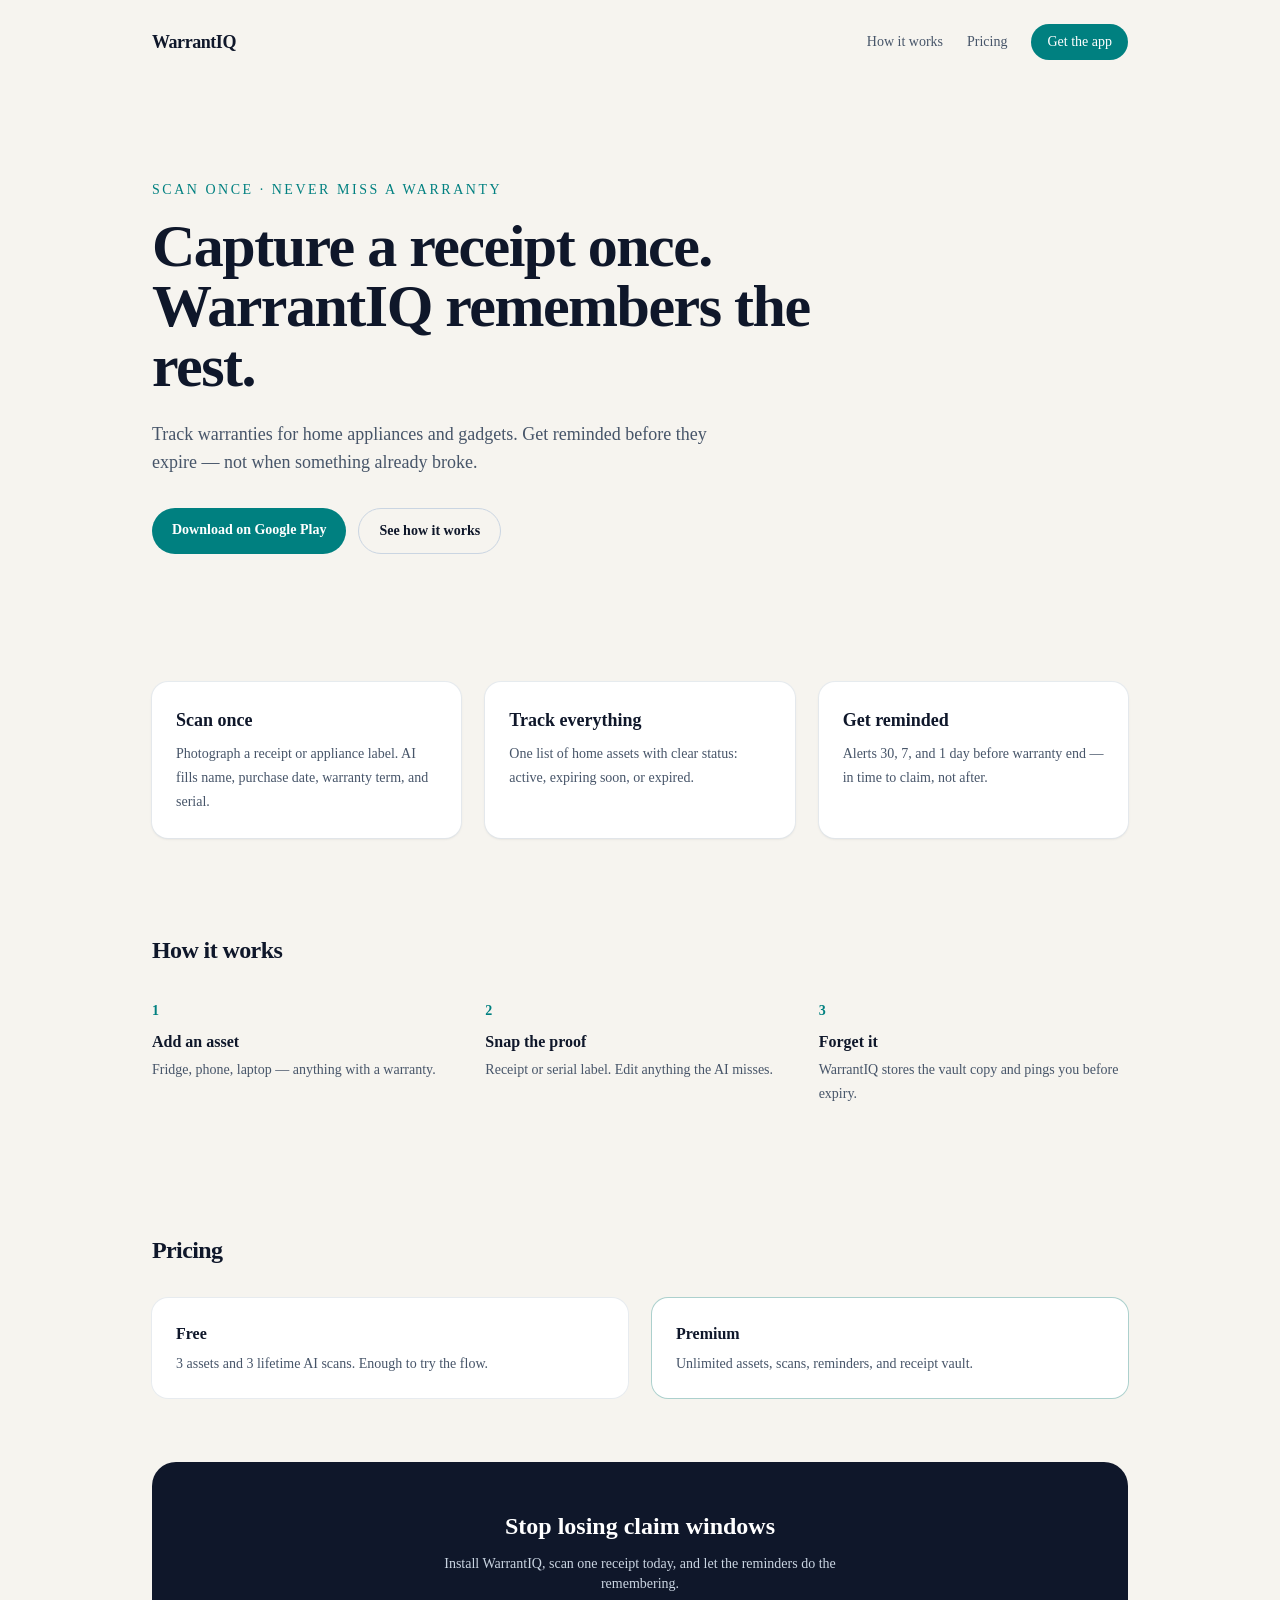
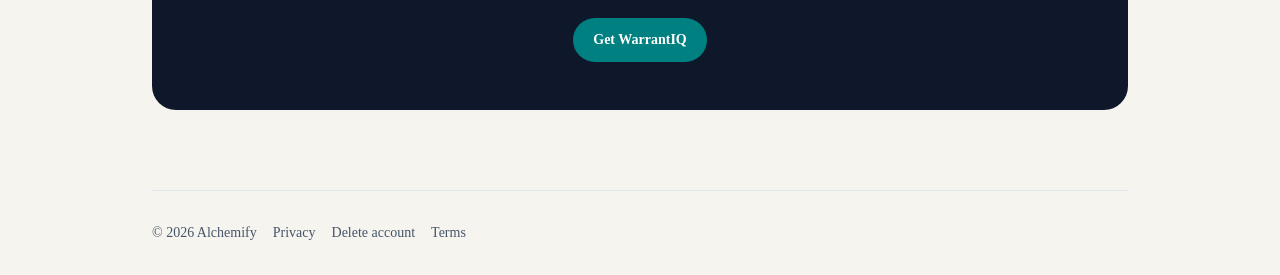
==== commit fe629617: "Publish delete-account page for Play Console. Co-authored-by: Cursor <cursoragent@cursor.com>" ====
--- a/index.html
+++ b/index.html
@@ -1 +1 @@
-<!DOCTYPE html><html lang="en"><head><meta charSet="utf-8"/><meta name="viewport" content="width=device-width, initial-scale=1"/><link rel="preload" href="/_next/static/media/47df9ba1c7236d3b-s.p.137759vg1sbmi.woff2" as="font" crossorigin="" type="font/woff2"/><link rel="stylesheet" href="/_next/static/chunks/3674t-aik_8wt.css" data-precedence="next"/><link rel="preload" as="script" fetchPriority="low" href="/_next/static/chunks/2ollp3lmqe_-4.js"/><script src="/_next/static/chunks/35v-h0z1o4lok.js" async=""></script><script src="/_next/static/chunks/37q-zecvqtyhz.js" async=""></script><script src="/_next/static/chunks/1go-d0-019g7x.js" async=""></script><script src="/_next/static/chunks/turbopack-3znwce4l_qr05.js" async=""></script><script src="/_next/static/chunks/2qtzg_fvloncq.js" async=""></script><script src="/_next/static/chunks/1wh7buwt_psrh.js" async=""></script><script src="/_next/static/chunks/032nlelgkxj0d.js" async=""></script><meta name="next-size-adjust" content=""/><title>WarrantIQ — never miss a warranty</title><meta name="description" content="Scan receipts and appliance labels once. WarrantIQ tracks expiry dates and reminds you before the claim window closes."/><meta property="og:title" content="WarrantIQ — never miss a warranty"/><meta property="og:description" content="Scan once. Track warranties. Get reminded before they expire."/><meta property="og:url" content="https://warrantiq.alchemify.space/"/><meta property="og:site_name" content="WarrantIQ"/><meta property="og:type" content="website"/><meta name="twitter:card" content="summary"/><meta name="twitter:title" content="WarrantIQ — never miss a warranty"/><meta name="twitter:description" content="Scan once. Track warranties. Get reminded before they expire."/><script src="/_next/static/chunks/0cz1d0mv5g_q7.js" noModule=""></script></head><body class="source_sans_3_2aaf8153-module__t3RwTG__className min-h-screen antialiased"><div hidden=""><!--$--><!--/$--></div><div class="mx-auto flex min-h-screen max-w-5xl flex-col px-6"><header class="flex items-center justify-between py-6"><a class="text-lg font-semibold tracking-tight" href="/">WarrantIQ</a><nav class="flex items-center gap-6 text-sm text-[var(--muted)]"><a href="#how" class="hover:text-[var(--ink)]">How it works</a><a href="#pricing" class="hover:text-[var(--ink)]">Pricing</a><a href="https://play.google.com/store/apps/details?id=space.alchemify.warrantiq" class="rounded-full bg-[var(--teal)] px-4 py-2 font-medium text-white hover:bg-[var(--teal-dark)]">Get the app</a></nav></header><main class="flex-1"><section class="py-16 sm:py-24"><p class="text-sm font-medium uppercase tracking-[0.18em] text-[var(--teal)]">Scan once · never miss a warranty</p><h1 class="mt-4 max-w-3xl text-4xl font-semibold tracking-tight sm:text-6xl">Capture a receipt once. WarrantIQ remembers the rest.</h1><p class="mt-6 max-w-xl text-lg text-[var(--muted)]">Track warranties for home appliances and gadgets. Get reminded before they expire — not when something already broke.</p><div class="mt-8 flex flex-wrap gap-3"><a href="https://play.google.com/store/apps/details?id=space.alchemify.warrantiq" class="rounded-full bg-[var(--teal)] px-5 py-3 text-sm font-semibold text-white hover:bg-[var(--teal-dark)]">Download on Google Play</a><a href="#how" class="rounded-full border border-slate-300 px-5 py-3 text-sm font-semibold hover:border-slate-400">See how it works</a></div></section><section class="grid gap-6 py-8 sm:grid-cols-3"><article class="rounded-2xl bg-[var(--card)] p-6 shadow-sm ring-1 ring-slate-200/70"><h2 class="text-lg font-semibold">Scan once</h2><p class="mt-2 text-sm leading-6 text-[var(--muted)]">Photograph a receipt or appliance label. AI fills name, purchase date, warranty term, and serial.</p></article><article class="rounded-2xl bg-[var(--card)] p-6 shadow-sm ring-1 ring-slate-200/70"><h2 class="text-lg font-semibold">Track everything</h2><p class="mt-2 text-sm leading-6 text-[var(--muted)]">One list of home assets with clear status: active, expiring soon, or expired.</p></article><article class="rounded-2xl bg-[var(--card)] p-6 shadow-sm ring-1 ring-slate-200/70"><h2 class="text-lg font-semibold">Get reminded</h2><p class="mt-2 text-sm leading-6 text-[var(--muted)]">Alerts 30, 7, and 1 day before warranty end — in time to claim, not after.</p></article></section><section id="how" class="scroll-mt-20 py-16"><h2 class="text-2xl font-semibold tracking-tight">How it works</h2><ol class="mt-8 grid gap-6 sm:grid-cols-3"><li><span class="text-sm font-semibold text-[var(--teal)]">1</span><h3 class="mt-2 font-semibold">Add an asset</h3><p class="mt-1 text-sm leading-6 text-[var(--muted)]">Fridge, phone, laptop — anything with a warranty.</p></li><li><span class="text-sm font-semibold text-[var(--teal)]">2</span><h3 class="mt-2 font-semibold">Snap the proof</h3><p class="mt-1 text-sm leading-6 text-[var(--muted)]">Receipt or serial label. Edit anything the AI misses.</p></li><li><span class="text-sm font-semibold text-[var(--teal)]">3</span><h3 class="mt-2 font-semibold">Forget it</h3><p class="mt-1 text-sm leading-6 text-[var(--muted)]">WarrantIQ stores the vault copy and pings you before expiry.</p></li></ol></section><section id="pricing" class="scroll-mt-20 py-16"><h2 class="text-2xl font-semibold tracking-tight">Pricing</h2><div class="mt-8 grid gap-6 sm:grid-cols-2"><article class="rounded-2xl bg-[var(--card)] p-6 ring-1 ring-slate-200/70"><h3 class="font-semibold">Free</h3><p class="mt-2 text-sm text-[var(--muted)]">3 assets and 3 lifetime AI scans. Enough to try the flow.</p></article><article class="rounded-2xl bg-[var(--card)] p-6 ring-1 ring-[var(--teal)]/30"><h3 class="font-semibold">Premium</h3><p class="mt-2 text-sm text-[var(--muted)]">Unlimited assets, scans, reminders, and receipt vault.</p></article></div></section><section class="mb-20 rounded-3xl bg-[var(--ink)] px-8 py-12 text-center text-white"><h2 class="text-2xl font-semibold">Stop losing claim windows</h2><p class="mx-auto mt-3 max-w-md text-sm text-slate-300">Install WarrantIQ, scan one receipt today, and let the reminders do the remembering.</p><a href="https://play.google.com/store/apps/details?id=space.alchemify.warrantiq" class="mt-6 inline-block rounded-full bg-[var(--teal)] px-5 py-3 text-sm font-semibold hover:bg-[var(--teal-dark)]">Get WarrantIQ</a></section></main><footer class="flex flex-wrap gap-4 border-t border-slate-200 py-8 text-sm text-[var(--muted)]"><span>© <!-- -->2026<!-- --> Alchemify</span><a class="hover:text-[var(--ink)]" href="/privacy/">Privacy</a><a class="hover:text-[var(--ink)]" href="/terms/">Terms</a></footer></div><!--$--><!--/$--><script src="/_next/static/chunks/2ollp3lmqe_-4.js" id="_R_" async=""></script><script>(self.__next_f=self.__next_f||[]).push([0])</script><script>self.__next_f.push([1,"1:\"$Sreact.fragment\"\n2:I[73921,[\"/_next/static/chunks/2qtzg_fvloncq.js\",\"/_next/static/chunks/1wh7buwt_psrh.js\"],\"default\"]\n3:I[59787,[\"/_next/static/chunks/2qtzg_fvloncq.js\",\"/_next/static/chunks/1wh7buwt_psrh.js\"],\"default\"]\n4:I[39079,[\"/_next/static/chunks/2qtzg_fvloncq.js\",\"/_next/static/chunks/1wh7buwt_psrh.js\",\"/_next/static/chunks/032nlelgkxj0d.js\"],\"\"]\ne:I[14040,[\"/_next/static/chunks/2qtzg_fvloncq.js\",\"/_next/static/chunks/1wh7buwt_psrh.js\"],\"default\",1]\n:HL[\"/_next/static/chunks/3674t-aik_8wt.css\",\"style\"]\n:HL[\"/_next/static/media/47df9ba1c7236d3b-s.p.137759vg1sbmi.woff2\",\"font\",{\"crossOrigin\":\"\",\"type\":\"font/woff2\"}]\n"])</script><script>self.__next_f.push([1,"0:{\"P\":null,\"c\":[\"\",\"\"],\"q\":\"\",\"i\":false,\"f\":[[[\"\",{\"children\":[\"__PAGE__\",{}]},\"$undefined\",\"$undefined\",16],[[\"$\",\"$1\",\"c\",{\"children\":[[[\"$\",\"link\",\"0\",{\"rel\":\"stylesheet\",\"href\":\"/_next/static/chunks/3674t-aik_8wt.css\",\"precedence\":\"next\",\"crossOrigin\":\"$undefined\",\"nonce\":\"$undefined\"}],[\"$\",\"script\",\"script-0\",{\"src\":\"/_next/static/chunks/2qtzg_fvloncq.js\",\"async\":true,\"nonce\":\"$undefined\"}],[\"$\",\"script\",\"script-1\",{\"src\":\"/_next/static/chunks/1wh7buwt_psrh.js\",\"async\":true,\"nonce\":\"$undefined\"}]],[\"$\",\"html\",null,{\"lang\":\"en\",\"children\":[\"$\",\"body\",null,{\"className\":\"source_sans_3_2aaf8153-module__t3RwTG__className min-h-screen antialiased\",\"children\":[\"$\",\"$L2\",null,{\"parallelRouterKey\":\"children\",\"error\":\"$undefined\",\"errorStyles\":\"$undefined\",\"errorScripts\":\"$undefined\",\"template\":[\"$\",\"$L3\",null,{}],\"templateStyles\":\"$undefined\",\"templateScripts\":\"$undefined\",\"notFound\":[[[\"$\",\"title\",null,{\"children\":\"404: This page could not be found.\"}],[\"$\",\"div\",null,{\"style\":{\"fontFamily\":\"system-ui,\\\"Segoe UI\\\",Roboto,Helvetica,Arial,sans-serif,\\\"Apple Color Emoji\\\",\\\"Segoe UI Emoji\\\"\",\"height\":\"100vh\",\"textAlign\":\"center\",\"display\":\"flex\",\"flexDirection\":\"column\",\"alignItems\":\"center\",\"justifyContent\":\"center\"},\"children\":[\"$\",\"div\",null,{\"children\":[[\"$\",\"style\",null,{\"dangerouslySetInnerHTML\":{\"__html\":\"body{color:#000;background:#fff;margin:0}.next-error-h1{border-right:1px solid rgba(0,0,0,.3)}@media (prefers-color-scheme:dark){body{color:#fff;background:#000}.next-error-h1{border-right:1px solid rgba(255,255,255,.3)}}\"}}],[\"$\",\"h1\",null,{\"className\":\"next-error-h1\",\"style\":{\"display\":\"inline-block\",\"margin\":\"0 20px 0 0\",\"padding\":\"0 23px 0 0\",\"fontSize\":24,\"fontWeight\":500,\"verticalAlign\":\"top\",\"lineHeight\":\"49px\"},\"children\":404}],[\"$\",\"div\",null,{\"style\":{\"display\":\"inline-block\"},\"children\":[\"$\",\"h2\",null,{\"style\":{\"fontSize\":14,\"fontWeight\":400,\"lineHeight\":\"49px\",\"margin\":0},\"children\":\"This page could not be found.\"}]}]]}]}]],[]],\"forbidden\":\"$undefined\",\"unauthorized\":\"$undefined\"}]}]}]]}],{\"children\":[[\"$\",\"$1\",\"c\",{\"children\":[[\"$\",\"div\",null,{\"className\":\"mx-auto flex min-h-screen max-w-5xl flex-col px-6\",\"children\":[[\"$\",\"header\",null,{\"className\":\"flex items-center justify-between py-6\",\"children\":[[\"$\",\"$L4\",null,{\"href\":\"/\",\"className\":\"text-lg font-semibold tracking-tight\",\"children\":\"WarrantIQ\"}],[\"$\",\"nav\",null,{\"className\":\"flex items-center gap-6 text-sm text-[var(--muted)]\",\"children\":[[\"$\",\"a\",null,{\"href\":\"#how\",\"className\":\"hover:text-[var(--ink)]\",\"children\":\"How it works\"}],[\"$\",\"a\",null,{\"href\":\"#pricing\",\"className\":\"hover:text-[var(--ink)]\",\"children\":\"Pricing\"}],[\"$\",\"a\",null,{\"href\":\"https://play.google.com/store/apps/details?id=space.alchemify.warrantiq\",\"className\":\"rounded-full bg-[var(--teal)] px-4 py-2 font-medium text-white hover:bg-[var(--teal-dark)]\",\"children\":\"Get the app\"}]]}]]}],[\"$\",\"main\",null,{\"className\":\"flex-1\",\"children\":[[\"$\",\"section\",null,{\"className\":\"py-16 sm:py-24\",\"children\":[[\"$\",\"p\",null,{\"className\":\"text-sm font-medium uppercase tracking-[0.18em] text-[var(--teal)]\",\"children\":\"Scan once · never miss a warranty\"}],[\"$\",\"h1\",null,{\"className\":\"mt-4 max-w-3xl text-4xl font-semibold tracking-tight sm:text-6xl\",\"children\":\"Capture a receipt once. WarrantIQ remembers the rest.\"}],[\"$\",\"p\",null,{\"className\":\"mt-6 max-w-xl text-lg text-[var(--muted)]\",\"children\":\"Track warranties for home appliances and gadgets. Get reminded before they expire — not when something already broke.\"}],[\"$\",\"div\",null,{\"className\":\"mt-8 flex flex-wrap gap-3\",\"children\":[[\"$\",\"a\",null,{\"href\":\"https://play.google.com/store/apps/details?id=space.alchemify.warrantiq\",\"className\":\"rounded-full bg-[var(--teal)] px-5 py-3 text-sm font-semibold text-white hover:bg-[var(--teal-dark)]\",\"children\":\"Download on Google Play\"}],[\"$\",\"a\",null,{\"href\":\"#how\",\"className\":\"rounded-full border border-slate-300 px-5 py-3 text-sm font-semibold hover:border-slate-400\",\"children\":\"See how it works\"}]]}]]}],[\"$\",\"section\",null,{\"className\":\"grid gap-6 py-8 sm:grid-cols-3\",\"children\":[[\"$\",\"article\",\"Scan once\",{\"className\":\"rounded-2xl bg-[var(--card)] p-6 shadow-sm ring-1 ring-slate-200/70\",\"children\":[[\"$\",\"h2\",null,{\"className\":\"text-lg font-semibold\",\"children\":\"Scan once\"}],[\"$\",\"p\",null,{\"className\":\"mt-2 text-sm leading-6 text-[var(--muted)]\",\"children\":\"Photograph a receipt or appliance label. AI fills name, purchase date, warranty term, and serial.\"}]]}],\"$L5\",\"$L6\"]}],\"$L7\",\"$L8\",\"$L9\"]}],\"$La\"]}],[\"$Lb\"],\"$Lc\"]}],{},null,false,null]},null,false,null],\"$Ld\",false]],\"m\":\"$undefined\",\"G\":[\"$e\",[\"$Lf\"]],\"S\":true,\"h\":null,\"s\":\"$undefined\",\"l\":\"$undefined\",\"p\":\"$undefined\",\"d\":\"$undefined\",\"b\":\"1Ts5Wm5nxHMMDMiS-stL-\"}\n"])</script><script>self.__next_f.push([1,"10:I[97940,[\"/_next/static/chunks/2qtzg_fvloncq.js\",\"/_next/static/chunks/1wh7buwt_psrh.js\"],\"OutletBoundary\"]\n11:\"$Sreact.suspense\"\n13:I[97940,[\"/_next/static/chunks/2qtzg_fvloncq.js\",\"/_next/static/chunks/1wh7buwt_psrh.js\"],\"ViewportBoundary\"]\n15:I[97940,[\"/_next/static/chunks/2qtzg_fvloncq.js\",\"/_next/static/chunks/1wh7buwt_psrh.js\"],\"MetadataBoundary\"]\n5:[\"$\",\"article\",\"Track everything\",{\"className\":\"rounded-2xl bg-[var(--card)] p-6 shadow-sm ring-1 ring-slate-200/70\",\"children\":[[\"$\",\"h2\",null,{\"className\":\"text-lg font-semibold\",\"children\":\"Track everything\"}],[\"$\",\"p\",null,{\"className\":\"mt-2 text-sm leading-6 text-[var(--muted)]\",\"children\":\"One list of home assets with clear status: active, expiring soon, or expired.\"}]]}]\n6:[\"$\",\"article\",\"Get reminded\",{\"className\":\"rounded-2xl bg-[var(--card)] p-6 shadow-sm ring-1 ring-slate-200/70\",\"children\":[[\"$\",\"h2\",null,{\"className\":\"text-lg font-semibold\",\"children\":\"Get reminded\"}],[\"$\",\"p\",null,{\"className\":\"mt-2 text-sm leading-6 text-[var(--muted)]\",\"children\":\"Alerts 30, 7, and 1 day before warranty end — in time to claim, not after.\"}]]}]\n7:[\"$\",\"section\",null,{\"id\":\"how\",\"className\":\"scroll-mt-20 py-16\",\"children\":[[\"$\",\"h2\",null,{\"className\":\"text-2xl font-semibold tracking-tight\",\"children\":\"How it works\"}],[\"$\",\"ol\",null,{\"className\":\"mt-8 grid gap-6 sm:grid-cols-3\",\"children\":[[\"$\",\"li\",\"1\",{\"children\":[[\"$\",\"span\",null,{\"className\":\"text-sm font-semibold text-[var(--teal)]\",\"children\":\"1\"}],[\"$\",\"h3\",null,{\"className\":\"mt-2 font-semibold\",\"children\":\"Add an asset\"}],[\"$\",\"p\",null,{\"className\":\"mt-1 text-sm leading-6 text-[var(--muted)]\",\"children\":\"Fridge, phone, laptop — anything with a warranty.\"}]]}],[\"$\",\"li\",\"2\",{\"children\":[[\"$\",\"span\",null,{\"className\":\"text-sm font-semibold text-[var(--teal)]\",\"children\":\"2\"}],[\"$\",\"h3\",null,{\"className\":\"mt-2 font-semibold\",\"children\":\"Snap the proof\"}],[\"$\",\"p\",null,{\"className\":\"mt-1 text-sm leading-6 text-[var(--muted)]\",\"children\":\"Receipt or serial label. Edit anything the AI misses.\"}]]}],[\"$\",\"li\",\"3\",{\"children\":[[\"$\",\"span\",null,{\"className\":\"text-sm font-semibold text-[var(--teal)]\",\"children\":\"3\"}],[\"$\",\"h3\",null,{\"className\":\"mt-2 font-semibold\",\"children\":\"Forget it\"}],[\"$\",\"p\",null,{\"className\":\"mt-1 text-sm leading-6 text-[var(--muted)]\",\"children\":\"WarrantIQ stores the vault copy and pings you before expiry.\"}]]}]]}]]}]\n8:[\"$\",\"section\",null,{\"id\":\"pricing\",\"className\":\"scroll-mt-20 py-16\",\"children\":[[\"$\",\"h2\",null,{\"className\":\"text-2xl font-semibold tracking-tight\",\"children\":\"Pricing\"}],[\"$\",\"div\",null,{\"className\":\"mt-8 grid gap-6 sm:grid-cols-2\",\"children\":[[\"$\",\"article\",null,{\"className\":\"rounded-2xl bg-[var(--card)] p-6 ring-1 ring-slate-200/70\",\"children\":[[\"$\",\"h3\",null,{\"className\":\"font-semibold\",\"children\":\"Free\"}],[\"$\",\"p\",null,{\"className\":\"mt-2 text-sm text-[var(--muted)]\",\"children\":\"3 assets and 3 lifetime AI scans. Enough to try the flow.\"}]]}],[\"$\",\"article\",null,{\"className\":\"rounded-2xl bg-[var(--card)] p-6 ring-1 ring-[var(--teal)]/30\",\"children\":[[\"$\",\"h3\",null,{\"className\":\"font-semibold\",\"children\":\"Premium\"}],[\"$\",\"p\",null,{\"className\":\"mt-2 text-sm text-[var(--muted)]\",\"children\":\"Unlimited assets, scans, reminders, and receipt vault.\"}]]}]]}]]}]\n9:[\"$\",\"section\",null,{\"className\":\"mb-20 rounded-3xl bg-[var(--ink)] px-8 py-12 text-center text-white\",\"children\":[[\"$\",\"h2\",null,{\"className\":\"text-2xl font-semibold\",\"children\":\"Stop losing claim windows\"}],[\"$\",\"p\",null,{\"className\":\"mx-auto mt-3 max-w-md text-sm text-slate-300\",\"children\":\"Install WarrantIQ, scan one receipt today, and let the reminders do the remembering.\"}],[\"$\",\"a\",null,{\"href\":\"https://play.google.com/store/apps/details?id=space.alchemify.warrantiq\",\"className\":\"mt-6 inline-block rounded-full bg-[var(--teal)] px-5 py-3 text-sm font-semibold hover:bg-[var(--teal-dark)]\",\"children\":\"Get WarrantIQ\"}]]}]\na:[\"$\",\"footer\",null,{\"className\":\"flex flex-wrap gap-4 border-t border-slate-200 py-8 text-sm text-[var(--muted)]\",\"children\":[[\"$\",\"span\",null,{\"children\":[\"© \",2026,\" Alchemify\"]}],[\"$\",\"$L4\",null,"])</script><script>self.__next_f.push([1,"{\"href\":\"/privacy/\",\"className\":\"hover:text-[var(--ink)]\",\"children\":\"Privacy\"}],[\"$\",\"$L4\",null,{\"href\":\"/terms/\",\"className\":\"hover:text-[var(--ink)]\",\"children\":\"Terms\"}]]}]\nb:[\"$\",\"script\",\"script-0\",{\"src\":\"/_next/static/chunks/032nlelgkxj0d.js\",\"async\":true,\"nonce\":\"$undefined\"}]\nc:[\"$\",\"$L10\",null,{\"children\":[\"$\",\"$11\",null,{\"name\":\"Next.MetadataOutlet\",\"children\":\"$@12\"}]}]\nd:[\"$\",\"$1\",\"h\",{\"children\":[null,[\"$\",\"$L13\",null,{\"children\":\"$L14\"}],[\"$\",\"div\",null,{\"hidden\":true,\"children\":[\"$\",\"$L15\",null,{\"children\":[\"$\",\"$11\",null,{\"name\":\"Next.Metadata\",\"children\":\"$L16\"}]}]}],[\"$\",\"meta\",null,{\"name\":\"next-size-adjust\",\"content\":\"\"}]]}]\nf:[\"$\",\"link\",\"0\",{\"rel\":\"stylesheet\",\"href\":\"/_next/static/chunks/3674t-aik_8wt.css\",\"precedence\":\"next\",\"crossOrigin\":\"$undefined\",\"nonce\":\"$undefined\"}]\n"])</script><script>self.__next_f.push([1,"14:[[\"$\",\"meta\",\"0\",{\"charSet\":\"utf-8\"}],[\"$\",\"meta\",\"1\",{\"name\":\"viewport\",\"content\":\"width=device-width, initial-scale=1\"}]]\n"])</script><script>self.__next_f.push([1,"12:null\n16:[[\"$\",\"title\",\"0\",{\"children\":\"WarrantIQ — never miss a warranty\"}],[\"$\",\"meta\",\"1\",{\"name\":\"description\",\"content\":\"Scan receipts and appliance labels once. WarrantIQ tracks expiry dates and reminds you before the claim window closes.\"}],[\"$\",\"meta\",\"2\",{\"property\":\"og:title\",\"content\":\"WarrantIQ — never miss a warranty\"}],[\"$\",\"meta\",\"3\",{\"property\":\"og:description\",\"content\":\"Scan once. Track warranties. Get reminded before they expire.\"}],[\"$\",\"meta\",\"4\",{\"property\":\"og:url\",\"content\":\"https://warrantiq.alchemify.space/\"}],[\"$\",\"meta\",\"5\",{\"property\":\"og:site_name\",\"content\":\"WarrantIQ\"}],[\"$\",\"meta\",\"6\",{\"property\":\"og:type\",\"content\":\"website\"}],[\"$\",\"meta\",\"7\",{\"name\":\"twitter:card\",\"content\":\"summary\"}],[\"$\",\"meta\",\"8\",{\"name\":\"twitter:title\",\"content\":\"WarrantIQ — never miss a warranty\"}],[\"$\",\"meta\",\"9\",{\"name\":\"twitter:description\",\"content\":\"Scan once. Track warranties. Get reminded before they expire.\"}]]\n"])</script></body></html>+<!DOCTYPE html><html lang="en"><head><meta charSet="utf-8"/><meta name="viewport" content="width=device-width, initial-scale=1"/><link rel="preload" href="/_next/static/media/47df9ba1c7236d3b-s.p.137759vg1sbmi.woff2" as="font" crossorigin="" type="font/woff2"/><link rel="stylesheet" href="/_next/static/chunks/1v5cumn6cxoy4.css" data-precedence="next"/><link rel="preload" as="script" fetchPriority="low" href="/_next/static/chunks/2ollp3lmqe_-4.js"/><script src="/_next/static/chunks/35v-h0z1o4lok.js" async=""></script><script src="/_next/static/chunks/37q-zecvqtyhz.js" async=""></script><script src="/_next/static/chunks/1go-d0-019g7x.js" async=""></script><script src="/_next/static/chunks/turbopack-3znwce4l_qr05.js" async=""></script><script src="/_next/static/chunks/2qtzg_fvloncq.js" async=""></script><script src="/_next/static/chunks/1wh7buwt_psrh.js" async=""></script><script src="/_next/static/chunks/032nlelgkxj0d.js" async=""></script><meta name="next-size-adjust" content=""/><title>WarrantIQ — never miss a warranty</title><meta name="description" content="Scan receipts and appliance labels once. WarrantIQ tracks expiry dates and reminds you before the claim window closes."/><meta property="og:title" content="WarrantIQ — never miss a warranty"/><meta property="og:description" content="Scan once. Track warranties. Get reminded before they expire."/><meta property="og:url" content="https://warrantiq.alchemify.space/"/><meta property="og:site_name" content="WarrantIQ"/><meta property="og:type" content="website"/><meta name="twitter:card" content="summary"/><meta name="twitter:title" content="WarrantIQ — never miss a warranty"/><meta name="twitter:description" content="Scan once. Track warranties. Get reminded before they expire."/><script src="/_next/static/chunks/0cz1d0mv5g_q7.js" noModule=""></script></head><body class="source_sans_3_2aaf8153-module__t3RwTG__className min-h-screen antialiased"><div hidden=""><!--$--><!--/$--></div><div class="mx-auto flex min-h-screen max-w-5xl flex-col px-6"><header class="flex items-center justify-between py-6"><a class="text-lg font-semibold tracking-tight" href="/">WarrantIQ</a><nav class="flex items-center gap-6 text-sm text-[var(--muted)]"><a href="#how" class="hover:text-[var(--ink)]">How it works</a><a href="#pricing" class="hover:text-[var(--ink)]">Pricing</a><a href="https://play.google.com/store/apps/details?id=space.alchemify.warrantiq" class="rounded-full bg-[var(--teal)] px-4 py-2 font-medium text-white hover:bg-[var(--teal-dark)]">Get the app</a></nav></header><main class="flex-1"><section class="py-16 sm:py-24"><p class="text-sm font-medium uppercase tracking-[0.18em] text-[var(--teal)]">Scan once · never miss a warranty</p><h1 class="mt-4 max-w-3xl text-4xl font-semibold tracking-tight sm:text-6xl">Capture a receipt once. WarrantIQ remembers the rest.</h1><p class="mt-6 max-w-xl text-lg text-[var(--muted)]">Track warranties for home appliances and gadgets. Get reminded before they expire — not when something already broke.</p><div class="mt-8 flex flex-wrap gap-3"><a href="https://play.google.com/store/apps/details?id=space.alchemify.warrantiq" class="rounded-full bg-[var(--teal)] px-5 py-3 text-sm font-semibold text-white hover:bg-[var(--teal-dark)]">Download on Google Play</a><a href="#how" class="rounded-full border border-slate-300 px-5 py-3 text-sm font-semibold hover:border-slate-400">See how it works</a></div></section><section class="grid gap-6 py-8 sm:grid-cols-3"><article class="rounded-2xl bg-[var(--card)] p-6 shadow-sm ring-1 ring-slate-200/70"><h2 class="text-lg font-semibold">Scan once</h2><p class="mt-2 text-sm leading-6 text-[var(--muted)]">Photograph a receipt or appliance label. AI fills name, purchase date, warranty term, and serial.</p></article><article class="rounded-2xl bg-[var(--card)] p-6 shadow-sm ring-1 ring-slate-200/70"><h2 class="text-lg font-semibold">Track everything</h2><p class="mt-2 text-sm leading-6 text-[var(--muted)]">One list of home assets with clear status: active, expiring soon, or expired.</p></article><article class="rounded-2xl bg-[var(--card)] p-6 shadow-sm ring-1 ring-slate-200/70"><h2 class="text-lg font-semibold">Get reminded</h2><p class="mt-2 text-sm leading-6 text-[var(--muted)]">Alerts 30, 7, and 1 day before warranty end — in time to claim, not after.</p></article></section><section id="how" class="scroll-mt-20 py-16"><h2 class="text-2xl font-semibold tracking-tight">How it works</h2><ol class="mt-8 grid gap-6 sm:grid-cols-3"><li><span class="text-sm font-semibold text-[var(--teal)]">1</span><h3 class="mt-2 font-semibold">Add an asset</h3><p class="mt-1 text-sm leading-6 text-[var(--muted)]">Fridge, phone, laptop — anything with a warranty.</p></li><li><span class="text-sm font-semibold text-[var(--teal)]">2</span><h3 class="mt-2 font-semibold">Snap the proof</h3><p class="mt-1 text-sm leading-6 text-[var(--muted)]">Receipt or serial label. Edit anything the AI misses.</p></li><li><span class="text-sm font-semibold text-[var(--teal)]">3</span><h3 class="mt-2 font-semibold">Forget it</h3><p class="mt-1 text-sm leading-6 text-[var(--muted)]">WarrantIQ stores the vault copy and pings you before expiry.</p></li></ol></section><section id="pricing" class="scroll-mt-20 py-16"><h2 class="text-2xl font-semibold tracking-tight">Pricing</h2><div class="mt-8 grid gap-6 sm:grid-cols-2"><article class="rounded-2xl bg-[var(--card)] p-6 ring-1 ring-slate-200/70"><h3 class="font-semibold">Free</h3><p class="mt-2 text-sm text-[var(--muted)]">3 assets and 3 lifetime AI scans. Enough to try the flow.</p></article><article class="rounded-2xl bg-[var(--card)] p-6 ring-1 ring-[var(--teal)]/30"><h3 class="font-semibold">Premium</h3><p class="mt-2 text-sm text-[var(--muted)]">Unlimited assets, scans, reminders, and receipt vault.</p></article></div></section><section class="mb-20 rounded-3xl bg-[var(--ink)] px-8 py-12 text-center text-white"><h2 class="text-2xl font-semibold">Stop losing claim windows</h2><p class="mx-auto mt-3 max-w-md text-sm text-slate-300">Install WarrantIQ, scan one receipt today, and let the reminders do the remembering.</p><a href="https://play.google.com/store/apps/details?id=space.alchemify.warrantiq" class="mt-6 inline-block rounded-full bg-[var(--teal)] px-5 py-3 text-sm font-semibold hover:bg-[var(--teal-dark)]">Get WarrantIQ</a></section></main><footer class="flex flex-wrap gap-4 border-t border-slate-200 py-8 text-sm text-[var(--muted)]"><span>© <!-- -->2026<!-- --> Alchemify</span><a class="hover:text-[var(--ink)]" href="/privacy/">Privacy</a><a class="hover:text-[var(--ink)]" href="/delete-account/">Delete account</a><a class="hover:text-[var(--ink)]" href="/terms/">Terms</a></footer></div><!--$--><!--/$--><script src="/_next/static/chunks/2ollp3lmqe_-4.js" id="_R_" async=""></script><script>(self.__next_f=self.__next_f||[]).push([0])</script><script>self.__next_f.push([1,"1:\"$Sreact.fragment\"\n2:I[73921,[\"/_next/static/chunks/2qtzg_fvloncq.js\",\"/_next/static/chunks/1wh7buwt_psrh.js\"],\"default\"]\n3:I[59787,[\"/_next/static/chunks/2qtzg_fvloncq.js\",\"/_next/static/chunks/1wh7buwt_psrh.js\"],\"default\"]\n4:I[39079,[\"/_next/static/chunks/2qtzg_fvloncq.js\",\"/_next/static/chunks/1wh7buwt_psrh.js\",\"/_next/static/chunks/032nlelgkxj0d.js\"],\"\"]\ne:I[14040,[\"/_next/static/chunks/2qtzg_fvloncq.js\",\"/_next/static/chunks/1wh7buwt_psrh.js\"],\"default\",1]\n:HL[\"/_next/static/chunks/1v5cumn6cxoy4.css\",\"style\"]\n:HL[\"/_next/static/media/47df9ba1c7236d3b-s.p.137759vg1sbmi.woff2\",\"font\",{\"crossOrigin\":\"\",\"type\":\"font/woff2\"}]\n"])</script><script>self.__next_f.push([1,"0:{\"P\":null,\"c\":[\"\",\"\"],\"q\":\"\",\"i\":false,\"f\":[[[\"\",{\"children\":[\"__PAGE__\",{}]},\"$undefined\",\"$undefined\",16],[[\"$\",\"$1\",\"c\",{\"children\":[[[\"$\",\"link\",\"0\",{\"rel\":\"stylesheet\",\"href\":\"/_next/static/chunks/1v5cumn6cxoy4.css\",\"precedence\":\"next\",\"crossOrigin\":\"$undefined\",\"nonce\":\"$undefined\"}],[\"$\",\"script\",\"script-0\",{\"src\":\"/_next/static/chunks/2qtzg_fvloncq.js\",\"async\":true,\"nonce\":\"$undefined\"}],[\"$\",\"script\",\"script-1\",{\"src\":\"/_next/static/chunks/1wh7buwt_psrh.js\",\"async\":true,\"nonce\":\"$undefined\"}]],[\"$\",\"html\",null,{\"lang\":\"en\",\"children\":[\"$\",\"body\",null,{\"className\":\"source_sans_3_2aaf8153-module__t3RwTG__className min-h-screen antialiased\",\"children\":[\"$\",\"$L2\",null,{\"parallelRouterKey\":\"children\",\"error\":\"$undefined\",\"errorStyles\":\"$undefined\",\"errorScripts\":\"$undefined\",\"template\":[\"$\",\"$L3\",null,{}],\"templateStyles\":\"$undefined\",\"templateScripts\":\"$undefined\",\"notFound\":[[[\"$\",\"title\",null,{\"children\":\"404: This page could not be found.\"}],[\"$\",\"div\",null,{\"style\":{\"fontFamily\":\"system-ui,\\\"Segoe UI\\\",Roboto,Helvetica,Arial,sans-serif,\\\"Apple Color Emoji\\\",\\\"Segoe UI Emoji\\\"\",\"height\":\"100vh\",\"textAlign\":\"center\",\"display\":\"flex\",\"flexDirection\":\"column\",\"alignItems\":\"center\",\"justifyContent\":\"center\"},\"children\":[\"$\",\"div\",null,{\"children\":[[\"$\",\"style\",null,{\"dangerouslySetInnerHTML\":{\"__html\":\"body{color:#000;background:#fff;margin:0}.next-error-h1{border-right:1px solid rgba(0,0,0,.3)}@media (prefers-color-scheme:dark){body{color:#fff;background:#000}.next-error-h1{border-right:1px solid rgba(255,255,255,.3)}}\"}}],[\"$\",\"h1\",null,{\"className\":\"next-error-h1\",\"style\":{\"display\":\"inline-block\",\"margin\":\"0 20px 0 0\",\"padding\":\"0 23px 0 0\",\"fontSize\":24,\"fontWeight\":500,\"verticalAlign\":\"top\",\"lineHeight\":\"49px\"},\"children\":404}],[\"$\",\"div\",null,{\"style\":{\"display\":\"inline-block\"},\"children\":[\"$\",\"h2\",null,{\"style\":{\"fontSize\":14,\"fontWeight\":400,\"lineHeight\":\"49px\",\"margin\":0},\"children\":\"This page could not be found.\"}]}]]}]}]],[]],\"forbidden\":\"$undefined\",\"unauthorized\":\"$undefined\"}]}]}]]}],{\"children\":[[\"$\",\"$1\",\"c\",{\"children\":[[\"$\",\"div\",null,{\"className\":\"mx-auto flex min-h-screen max-w-5xl flex-col px-6\",\"children\":[[\"$\",\"header\",null,{\"className\":\"flex items-center justify-between py-6\",\"children\":[[\"$\",\"$L4\",null,{\"href\":\"/\",\"className\":\"text-lg font-semibold tracking-tight\",\"children\":\"WarrantIQ\"}],[\"$\",\"nav\",null,{\"className\":\"flex items-center gap-6 text-sm text-[var(--muted)]\",\"children\":[[\"$\",\"a\",null,{\"href\":\"#how\",\"className\":\"hover:text-[var(--ink)]\",\"children\":\"How it works\"}],[\"$\",\"a\",null,{\"href\":\"#pricing\",\"className\":\"hover:text-[var(--ink)]\",\"children\":\"Pricing\"}],[\"$\",\"a\",null,{\"href\":\"https://play.google.com/store/apps/details?id=space.alchemify.warrantiq\",\"className\":\"rounded-full bg-[var(--teal)] px-4 py-2 font-medium text-white hover:bg-[var(--teal-dark)]\",\"children\":\"Get the app\"}]]}]]}],[\"$\",\"main\",null,{\"className\":\"flex-1\",\"children\":[[\"$\",\"section\",null,{\"className\":\"py-16 sm:py-24\",\"children\":[[\"$\",\"p\",null,{\"className\":\"text-sm font-medium uppercase tracking-[0.18em] text-[var(--teal)]\",\"children\":\"Scan once · never miss a warranty\"}],[\"$\",\"h1\",null,{\"className\":\"mt-4 max-w-3xl text-4xl font-semibold tracking-tight sm:text-6xl\",\"children\":\"Capture a receipt once. WarrantIQ remembers the rest.\"}],[\"$\",\"p\",null,{\"className\":\"mt-6 max-w-xl text-lg text-[var(--muted)]\",\"children\":\"Track warranties for home appliances and gadgets. Get reminded before they expire — not when something already broke.\"}],[\"$\",\"div\",null,{\"className\":\"mt-8 flex flex-wrap gap-3\",\"children\":[[\"$\",\"a\",null,{\"href\":\"https://play.google.com/store/apps/details?id=space.alchemify.warrantiq\",\"className\":\"rounded-full bg-[var(--teal)] px-5 py-3 text-sm font-semibold text-white hover:bg-[var(--teal-dark)]\",\"children\":\"Download on Google Play\"}],[\"$\",\"a\",null,{\"href\":\"#how\",\"className\":\"rounded-full border border-slate-300 px-5 py-3 text-sm font-semibold hover:border-slate-400\",\"children\":\"See how it works\"}]]}]]}],[\"$\",\"section\",null,{\"className\":\"grid gap-6 py-8 sm:grid-cols-3\",\"children\":[[\"$\",\"article\",\"Scan once\",{\"className\":\"rounded-2xl bg-[var(--card)] p-6 shadow-sm ring-1 ring-slate-200/70\",\"children\":[[\"$\",\"h2\",null,{\"className\":\"text-lg font-semibold\",\"children\":\"Scan once\"}],[\"$\",\"p\",null,{\"className\":\"mt-2 text-sm leading-6 text-[var(--muted)]\",\"children\":\"Photograph a receipt or appliance label. AI fills name, purchase date, warranty term, and serial.\"}]]}],\"$L5\",\"$L6\"]}],\"$L7\",\"$L8\",\"$L9\"]}],\"$La\"]}],[\"$Lb\"],\"$Lc\"]}],{},null,false,null]},null,false,null],\"$Ld\",false]],\"m\":\"$undefined\",\"G\":[\"$e\",[\"$Lf\"]],\"S\":true,\"h\":null,\"s\":\"$undefined\",\"l\":\"$undefined\",\"p\":\"$undefined\",\"d\":\"$undefined\",\"b\":\"5kbzWH87izHsyohwTHIE9\"}\n"])</script><script>self.__next_f.push([1,"10:I[97940,[\"/_next/static/chunks/2qtzg_fvloncq.js\",\"/_next/static/chunks/1wh7buwt_psrh.js\"],\"OutletBoundary\"]\n11:\"$Sreact.suspense\"\n13:I[97940,[\"/_next/static/chunks/2qtzg_fvloncq.js\",\"/_next/static/chunks/1wh7buwt_psrh.js\"],\"ViewportBoundary\"]\n15:I[97940,[\"/_next/static/chunks/2qtzg_fvloncq.js\",\"/_next/static/chunks/1wh7buwt_psrh.js\"],\"MetadataBoundary\"]\n5:[\"$\",\"article\",\"Track everything\",{\"className\":\"rounded-2xl bg-[var(--card)] p-6 shadow-sm ring-1 ring-slate-200/70\",\"children\":[[\"$\",\"h2\",null,{\"className\":\"text-lg font-semibold\",\"children\":\"Track everything\"}],[\"$\",\"p\",null,{\"className\":\"mt-2 text-sm leading-6 text-[var(--muted)]\",\"children\":\"One list of home assets with clear status: active, expiring soon, or expired.\"}]]}]\n6:[\"$\",\"article\",\"Get reminded\",{\"className\":\"rounded-2xl bg-[var(--card)] p-6 shadow-sm ring-1 ring-slate-200/70\",\"children\":[[\"$\",\"h2\",null,{\"className\":\"text-lg font-semibold\",\"children\":\"Get reminded\"}],[\"$\",\"p\",null,{\"className\":\"mt-2 text-sm leading-6 text-[var(--muted)]\",\"children\":\"Alerts 30, 7, and 1 day before warranty end — in time to claim, not after.\"}]]}]\n7:[\"$\",\"section\",null,{\"id\":\"how\",\"className\":\"scroll-mt-20 py-16\",\"children\":[[\"$\",\"h2\",null,{\"className\":\"text-2xl font-semibold tracking-tight\",\"children\":\"How it works\"}],[\"$\",\"ol\",null,{\"className\":\"mt-8 grid gap-6 sm:grid-cols-3\",\"children\":[[\"$\",\"li\",\"1\",{\"children\":[[\"$\",\"span\",null,{\"className\":\"text-sm font-semibold text-[var(--teal)]\",\"children\":\"1\"}],[\"$\",\"h3\",null,{\"className\":\"mt-2 font-semibold\",\"children\":\"Add an asset\"}],[\"$\",\"p\",null,{\"className\":\"mt-1 text-sm leading-6 text-[var(--muted)]\",\"children\":\"Fridge, phone, laptop — anything with a warranty.\"}]]}],[\"$\",\"li\",\"2\",{\"children\":[[\"$\",\"span\",null,{\"className\":\"text-sm font-semibold text-[var(--teal)]\",\"children\":\"2\"}],[\"$\",\"h3\",null,{\"className\":\"mt-2 font-semibold\",\"children\":\"Snap the proof\"}],[\"$\",\"p\",null,{\"className\":\"mt-1 text-sm leading-6 text-[var(--muted)]\",\"children\":\"Receipt or serial label. Edit anything the AI misses.\"}]]}],[\"$\",\"li\",\"3\",{\"children\":[[\"$\",\"span\",null,{\"className\":\"text-sm font-semibold text-[var(--teal)]\",\"children\":\"3\"}],[\"$\",\"h3\",null,{\"className\":\"mt-2 font-semibold\",\"children\":\"Forget it\"}],[\"$\",\"p\",null,{\"className\":\"mt-1 text-sm leading-6 text-[var(--muted)]\",\"children\":\"WarrantIQ stores the vault copy and pings you before expiry.\"}]]}]]}]]}]\n8:[\"$\",\"section\",null,{\"id\":\"pricing\",\"className\":\"scroll-mt-20 py-16\",\"children\":[[\"$\",\"h2\",null,{\"className\":\"text-2xl font-semibold tracking-tight\",\"children\":\"Pricing\"}],[\"$\",\"div\",null,{\"className\":\"mt-8 grid gap-6 sm:grid-cols-2\",\"children\":[[\"$\",\"article\",null,{\"className\":\"rounded-2xl bg-[var(--card)] p-6 ring-1 ring-slate-200/70\",\"children\":[[\"$\",\"h3\",null,{\"className\":\"font-semibold\",\"children\":\"Free\"}],[\"$\",\"p\",null,{\"className\":\"mt-2 text-sm text-[var(--muted)]\",\"children\":\"3 assets and 3 lifetime AI scans. Enough to try the flow.\"}]]}],[\"$\",\"article\",null,{\"className\":\"rounded-2xl bg-[var(--card)] p-6 ring-1 ring-[var(--teal)]/30\",\"children\":[[\"$\",\"h3\",null,{\"className\":\"font-semibold\",\"children\":\"Premium\"}],[\"$\",\"p\",null,{\"className\":\"mt-2 text-sm text-[var(--muted)]\",\"children\":\"Unlimited assets, scans, reminders, and receipt vault.\"}]]}]]}]]}]\n9:[\"$\",\"section\",null,{\"className\":\"mb-20 rounded-3xl bg-[var(--ink)] px-8 py-12 text-center text-white\",\"children\":[[\"$\",\"h2\",null,{\"className\":\"text-2xl font-semibold\",\"children\":\"Stop losing claim windows\"}],[\"$\",\"p\",null,{\"className\":\"mx-auto mt-3 max-w-md text-sm text-slate-300\",\"children\":\"Install WarrantIQ, scan one receipt today, and let the reminders do the remembering.\"}],[\"$\",\"a\",null,{\"href\":\"https://play.google.com/store/apps/details?id=space.alchemify.warrantiq\",\"className\":\"mt-6 inline-block rounded-full bg-[var(--teal)] px-5 py-3 text-sm font-semibold hover:bg-[var(--teal-dark)]\",\"children\":\"Get WarrantIQ\"}]]}]\na:[\"$\",\"footer\",null,{\"className\":\"flex flex-wrap gap-4 border-t border-slate-200 py-8 text-sm text-[var(--muted)]\",\"children\":[[\"$\",\"span\",null,{\"children\":[\"© \",2026,\" Alchemify\"]}],[\"$\",\"$L4\",null,"])</script><script>self.__next_f.push([1,"{\"href\":\"/privacy/\",\"className\":\"hover:text-[var(--ink)]\",\"children\":\"Privacy\"}],[\"$\",\"$L4\",null,{\"href\":\"/delete-account/\",\"className\":\"hover:text-[var(--ink)]\",\"children\":\"Delete account\"}],[\"$\",\"$L4\",null,{\"href\":\"/terms/\",\"className\":\"hover:text-[var(--ink)]\",\"children\":\"Terms\"}]]}]\nb:[\"$\",\"script\",\"script-0\",{\"src\":\"/_next/static/chunks/032nlelgkxj0d.js\",\"async\":true,\"nonce\":\"$undefined\"}]\nc:[\"$\",\"$L10\",null,{\"children\":[\"$\",\"$11\",null,{\"name\":\"Next.MetadataOutlet\",\"children\":\"$@12\"}]}]\nd:[\"$\",\"$1\",\"h\",{\"children\":[null,[\"$\",\"$L13\",null,{\"children\":\"$L14\"}],[\"$\",\"div\",null,{\"hidden\":true,\"children\":[\"$\",\"$L15\",null,{\"children\":[\"$\",\"$11\",null,{\"name\":\"Next.Metadata\",\"children\":\"$L16\"}]}]}],[\"$\",\"meta\",null,{\"name\":\"next-size-adjust\",\"content\":\"\"}]]}]\nf:[\"$\",\"link\",\"0\",{\"rel\":\"stylesheet\",\"href\":\"/_next/static/chunks/1v5cumn6cxoy4.css\",\"precedence\":\"next\",\"crossOrigin\":\"$undefined\",\"nonce\":\"$undefined\"}]\n"])</script><script>self.__next_f.push([1,"14:[[\"$\",\"meta\",\"0\",{\"charSet\":\"utf-8\"}],[\"$\",\"meta\",\"1\",{\"name\":\"viewport\",\"content\":\"width=device-width, initial-scale=1\"}]]\n"])</script><script>self.__next_f.push([1,"12:null\n16:[[\"$\",\"title\",\"0\",{\"children\":\"WarrantIQ — never miss a warranty\"}],[\"$\",\"meta\",\"1\",{\"name\":\"description\",\"content\":\"Scan receipts and appliance labels once. WarrantIQ tracks expiry dates and reminds you before the claim window closes.\"}],[\"$\",\"meta\",\"2\",{\"property\":\"og:title\",\"content\":\"WarrantIQ — never miss a warranty\"}],[\"$\",\"meta\",\"3\",{\"property\":\"og:description\",\"content\":\"Scan once. Track warranties. Get reminded before they expire.\"}],[\"$\",\"meta\",\"4\",{\"property\":\"og:url\",\"content\":\"https://warrantiq.alchemify.space/\"}],[\"$\",\"meta\",\"5\",{\"property\":\"og:site_name\",\"content\":\"WarrantIQ\"}],[\"$\",\"meta\",\"6\",{\"property\":\"og:type\",\"content\":\"website\"}],[\"$\",\"meta\",\"7\",{\"name\":\"twitter:card\",\"content\":\"summary\"}],[\"$\",\"meta\",\"8\",{\"name\":\"twitter:title\",\"content\":\"WarrantIQ — never miss a warranty\"}],[\"$\",\"meta\",\"9\",{\"name\":\"twitter:description\",\"content\":\"Scan once. Track warranties. Get reminded before they expire.\"}]]\n"])</script></body></html>
--- a/_next/static/chunks/1v5cumn6cxoy4.css
+++ b/_next/static/chunks/1v5cumn6cxoy4.css
@@ -0,0 +1,2 @@
+@font-face{font-family:"Source Sans 3";font-style:normal;font-weight:200 900;font-display:swap;src:url(../media/da8a9dd0d68e512b-s.0n8i_inn0i2i9.woff2)format("woff2");unicode-range:U+460-52F,U+1C80-1C8A,U+20B4,U+2DE0-2DFF,U+A640-A69F,U+FE2E-FE2F}@font-face{font-family:"Source Sans 3";font-style:normal;font-weight:200 900;font-display:swap;src:url(../media/94b4a5dc1fe84361-s.3wm_n5jv1to7s.woff2)format("woff2");unicode-range:U+301,U+400-45F,U+490-491,U+4B0-4B1,U+2116}@font-face{font-family:"Source Sans 3";font-style:normal;font-weight:200 900;font-display:swap;src:url(../media/ff5be760267bb4bc-s.3dkqd4mro2h3_.woff2)format("woff2");unicode-range:U+1F??}@font-face{font-family:"Source Sans 3";font-style:normal;font-weight:200 900;font-display:swap;src:url(../media/99596c30eb072d3c-s.2fp9tilo6sy14.woff2)format("woff2");unicode-range:U+370-377,U+37A-37F,U+384-38A,U+38C,U+38E-3A1,U+3A3-3FF}@font-face{font-family:"Source Sans 3";font-style:normal;font-weight:200 900;font-display:swap;src:url(../media/e5864b32625b6bc3-s.0m7i6b77o5yxd.woff2)format("woff2");unicode-range:U+102-103,U+110-111,U+128-129,U+168-169,U+1A0-1A1,U+1AF-1B0,U+300-301,U+303-304,U+308-309,U+323,U+329,U+1EA0-1EF9,U+20AB}@font-face{font-family:"Source Sans 3";font-style:normal;font-weight:200 900;font-display:swap;src:url(../media/e285ad1a914469f0-s.15241mr5-1s6i.woff2)format("woff2");unicode-range:U+100-2BA,U+2BD-2C5,U+2C7-2CC,U+2CE-2D7,U+2DD-2FF,U+304,U+308,U+329,U+1D00-1DBF,U+1E00-1E9F,U+1EF2-1EFF,U+2020,U+20A0-20AB,U+20AD-20C0,U+2113,U+2C60-2C7F,U+A720-A7FF}@font-face{font-family:"Source Sans 3";font-style:normal;font-weight:200 900;font-display:swap;src:url(../media/47df9ba1c7236d3b-s.p.137759vg1sbmi.woff2)format("woff2");unicode-range:U+??,U+131,U+152-153,U+2BB-2BC,U+2C6,U+2DA,U+2DC,U+304,U+308,U+329,U+2000-206F,U+20AC,U+2122,U+2191,U+2193,U+2212,U+2215,U+FEFF,U+FFFD}@font-face{font-family:"Source Sans 3 Fallback";src:local(Arial);ascent-override:109.21%;descent-override:42.66%;line-gap-override:0.0%;size-adjust:93.76%}.source_sans_3_2aaf8153-module__t3RwTG__className{font-family:"Source Sans 3","Source Sans 3 Fallback";font-style:normal}
+@layer properties{@supports (((-webkit-hyphens:none)) and (not (margin-trim:inline))) or ((-moz-orient:inline) and (not (color:rgb(from red r g b)))){*,:before,:after,::backdrop{--tw-space-y-reverse:0;--tw-border-style:solid;--tw-leading:initial;--tw-font-weight:initial;--tw-tracking:initial;--tw-shadow:0 0 #0000;--tw-shadow-color:initial;--tw-shadow-alpha:100%;--tw-inset-shadow:0 0 #0000;--tw-inset-shadow-color:initial;--tw-inset-shadow-alpha:100%;--tw-ring-color:initial;--tw-ring-shadow:0 0 #0000;--tw-inset-ring-color:initial;--tw-inset-ring-shadow:0 0 #0000;--tw-ring-inset:initial;--tw-ring-offset-width:0px;--tw-ring-offset-color:#fff;--tw-ring-offset-shadow:0 0 #0000}}}@layer theme{:root,:host{--font-sans:-apple-system, BlinkMacSystemFont, "Segoe UI", Roboto, "Helvetica Neue", "Noto Sans", Arial, sans-serif, "Apple Color Emoji", "Segoe UI Emoji", "Segoe UI Symbol", "Noto Color Emoji";--font-mono:ui-monospace, SFMono-Regular, Menlo, Monaco, Consolas, "Liberation Mono", "Courier New", monospace;--color-slate-200:#e2e8f0;--color-slate-300:#cad5e2;--color-slate-400:#90a1b9;--color-white:#fff;--spacing:.25rem;--container-md:28rem;--container-xl:36rem;--container-2xl:42rem;--container-3xl:48rem;--container-5xl:64rem;--text-xs:.75rem;--text-xs--line-height:calc(1 / .75);--text-sm:.875rem;--text-sm--line-height:calc(1.25 / .875);--text-lg:1.125rem;--text-lg--line-height:calc(1.75 / 1.125);--text-2xl:1.5rem;--text-2xl--line-height:calc(2 / 1.5);--text-3xl:1.875rem;--text-3xl--line-height:calc(2.25 / 1.875);--text-4xl:2.25rem;--text-4xl--line-height:calc(2.5 / 2.25);--text-6xl:3.75rem;--text-6xl--line-height:1;--font-weight-medium:500;--font-weight-semibold:600;--tracking-tight:-.025em;--radius-2xl:1rem;--radius-3xl:1.5rem;--default-font-family:var(--font-sans);--default-mono-font-family:var(--font-mono)}@supports (color:lab(0% 0 0)){:root,:host{--color-slate-200:lab(91.7353% -.998765 -4.76968);--color-slate-300:lab(84.7652% -1.94535 -7.93337);--color-slate-400:lab(65.5349% -2.25151 -14.5072)}}}@layer base{*,:after,:before,::backdrop{box-sizing:border-box;border:0 solid;margin:0;padding:0}::file-selector-button{box-sizing:border-box;border:0 solid;margin:0;padding:0}html,:host{-webkit-text-size-adjust:100%;tab-size:4;line-height:1.5;font-family:var(--default-font-family,-apple-system, BlinkMacSystemFont, "Segoe UI", Roboto, "Helvetica Neue", "Noto Sans", Arial, sans-serif, "Apple Color Emoji", "Segoe UI Emoji", "Segoe UI Symbol", "Noto Color Emoji");font-feature-settings:var(--default-font-feature-settings,normal);font-variation-settings:var(--default-font-variation-settings,normal);-webkit-tap-highlight-color:transparent}hr{height:0;color:inherit;border-top-width:1px}abbr:where([title]){-webkit-text-decoration:underline dotted;text-decoration:underline dotted}h1,h2,h3,h4,h5,h6{font-size:inherit;font-weight:inherit}a{color:inherit;-webkit-text-decoration:inherit;-webkit-text-decoration:inherit;-webkit-text-decoration:inherit;-webkit-text-decoration:inherit;text-decoration:inherit}b,strong{font-weight:bolder}code,kbd,samp,pre{font-family:var(--default-mono-font-family,ui-monospace, SFMono-Regular, Menlo, Monaco, Consolas, "Liberation Mono", "Courier New", monospace);font-feature-settings:var(--default-mono-font-feature-settings,normal);font-variation-settings:var(--default-mono-font-variation-settings,normal);font-size:1em}small{font-size:80%}sub,sup{vertical-align:baseline;font-size:75%;line-height:0;position:relative}sub{bottom:-.25em}sup{top:-.5em}table{text-indent:0;border-color:inherit;border-collapse:collapse}:-moz-focusring:where(:not(iframe)){outline:auto}progress{vertical-align:baseline}summary{display:list-item}ol,ul,menu{list-style:none}img,svg,video,canvas,audio,iframe,embed,object{vertical-align:middle;display:block}img,video{max-width:100%;height:auto}button,input,select,optgroup,textarea{font:inherit;font-feature-settings:inherit;font-variation-settings:inherit;letter-spacing:inherit;color:inherit;opacity:1;background-color:#0000;border-radius:0}::file-selector-button{font:inherit;font-feature-settings:inherit;font-variation-settings:inherit;letter-spacing:inherit;color:inherit;opacity:1;background-color:#0000;border-radius:0}:where(select:is([multiple],[size])) optgroup{font-weight:bolder}:where(select:is([multiple],[size])) optgroup option{padding-inline-start:20px}::file-selector-button{margin-inline-end:4px}::placeholder{opacity:1}@supports (not ((-webkit-appearance:-apple-pay-button))) or (contain-intrinsic-size:1px){::placeholder{color:currentColor}@supports (color:color-mix(in lab, red, red)){::placeholder{color:color-mix(in oklab, currentcolor 50%, transparent)}}}textarea{resize:vertical}::-webkit-search-decoration{-webkit-appearance:none}::-webkit-date-and-time-value{min-height:1lh;text-align:inherit}::-webkit-datetime-edit{display:inline-flex}::-webkit-datetime-edit-fields-wrapper{padding:0}::-webkit-datetime-edit{padding-block:0}::-webkit-datetime-edit-year-field{padding-block:0}::-webkit-datetime-edit-month-field{padding-block:0}::-webkit-datetime-edit-day-field{padding-block:0}::-webkit-datetime-edit-hour-field{padding-block:0}::-webkit-datetime-edit-minute-field{padding-block:0}::-webkit-datetime-edit-second-field{padding-block:0}::-webkit-datetime-edit-millisecond-field{padding-block:0}::-webkit-datetime-edit-meridiem-field{padding-block:0}::-webkit-calendar-picker-indicator{line-height:1}:-moz-ui-invalid{box-shadow:none}button,input:where([type=button],[type=reset],[type=submit]){appearance:button}::file-selector-button{appearance:button}::-webkit-inner-spin-button{height:auto}::-webkit-outer-spin-button{height:auto}[hidden]:where(:not([hidden=until-found])){display:none!important}}@layer components;@layer utilities{.absolute{position:absolute}.static{position:static}.mx-auto{margin-inline:auto}.mt-1{margin-top:var(--spacing)}.mt-2{margin-top:calc(var(--spacing) * 2)}.mt-3{margin-top:calc(var(--spacing) * 3)}.mt-4{margin-top:calc(var(--spacing) * 4)}.mt-6{margin-top:calc(var(--spacing) * 6)}.mt-8{margin-top:calc(var(--spacing) * 8)}.mt-10{margin-top:calc(var(--spacing) * 10)}.mt-12{margin-top:calc(var(--spacing) * 12)}.mb-20{margin-bottom:calc(var(--spacing) * 20)}.flex{display:flex}.grid{display:grid}.inline-block{display:inline-block}.min-h-screen{min-height:100vh}.max-w-2xl{max-width:var(--container-2xl)}.max-w-3xl{max-width:var(--container-3xl)}.max-w-5xl{max-width:var(--container-5xl)}.max-w-md{max-width:var(--container-md)}.max-w-xl{max-width:var(--container-xl)}.flex-1{flex:1}.scroll-mt-20{scroll-margin-top:calc(var(--spacing) * 20)}.list-disc{list-style-type:disc}.flex-col{flex-direction:column}.flex-wrap{flex-wrap:wrap}.items-center{align-items:center}.justify-between{justify-content:space-between}.gap-3{gap:calc(var(--spacing) * 3)}.gap-4{gap:calc(var(--spacing) * 4)}.gap-6{gap:calc(var(--spacing) * 6)}:where(.space-y-2>:not(:last-child)){--tw-space-y-reverse:0;margin-block-start:calc(calc(var(--spacing) * 2) * var(--tw-space-y-reverse));margin-block-end:calc(calc(var(--spacing) * 2) * calc(1 - var(--tw-space-y-reverse)))}:where(.space-y-3>:not(:last-child)){--tw-space-y-reverse:0;margin-block-start:calc(calc(var(--spacing) * 3) * var(--tw-space-y-reverse));margin-block-end:calc(calc(var(--spacing) * 3) * calc(1 - var(--tw-space-y-reverse)))}:where(.space-y-4>:not(:last-child)){--tw-space-y-reverse:0;margin-block-start:calc(calc(var(--spacing) * 4) * var(--tw-space-y-reverse));margin-block-end:calc(calc(var(--spacing) * 4) * calc(1 - var(--tw-space-y-reverse)))}.rounded-2xl{border-radius:var(--radius-2xl)}.rounded-3xl{border-radius:var(--radius-3xl)}.rounded-full{border-radius:3.40282e38px}.border{border-style:var(--tw-border-style);border-width:1px}.border-t{border-top-style:var(--tw-border-style);border-top-width:1px}.border-slate-200{border-color:var(--color-slate-200)}.border-slate-300{border-color:var(--color-slate-300)}.bg-\[var\(--card\)\]{background-color:var(--card)}.bg-\[var\(--ink\)\]{background-color:var(--ink)}.bg-\[var\(--teal\)\]{background-color:var(--teal)}.p-6{padding:calc(var(--spacing) * 6)}.px-4{padding-inline:calc(var(--spacing) * 4)}.px-5{padding-inline:calc(var(--spacing) * 5)}.px-6{padding-inline:calc(var(--spacing) * 6)}.px-8{padding-inline:calc(var(--spacing) * 8)}.py-2{padding-block:calc(var(--spacing) * 2)}.py-3{padding-block:calc(var(--spacing) * 3)}.py-6{padding-block:calc(var(--spacing) * 6)}.py-8{padding-block:calc(var(--spacing) * 8)}.py-12{padding-block:calc(var(--spacing) * 12)}.py-16{padding-block:calc(var(--spacing) * 16)}.pt-6{padding-top:calc(var(--spacing) * 6)}.pb-24{padding-bottom:calc(var(--spacing) * 24)}.pl-5{padding-left:calc(var(--spacing) * 5)}.text-center{text-align:center}.text-2xl{font-size:var(--text-2xl);line-height:var(--tw-leading,var(--text-2xl--line-height))}.text-3xl{font-size:var(--text-3xl);line-height:var(--tw-leading,var(--text-3xl--line-height))}.text-4xl{font-size:var(--text-4xl);line-height:var(--tw-leading,var(--text-4xl--line-height))}.text-lg{font-size:var(--text-lg);line-height:var(--tw-leading,var(--text-lg--line-height))}.text-sm{font-size:var(--text-sm);line-height:var(--tw-leading,var(--text-sm--line-height))}.text-xs{font-size:var(--text-xs);line-height:var(--tw-leading,var(--text-xs--line-height))}.leading-5{--tw-leading:calc(var(--spacing) * 5);line-height:calc(var(--spacing) * 5)}.leading-6{--tw-leading:calc(var(--spacing) * 6);line-height:calc(var(--spacing) * 6)}.leading-7{--tw-leading:calc(var(--spacing) * 7);line-height:calc(var(--spacing) * 7)}.font-medium{--tw-font-weight:var(--font-weight-medium);font-weight:var(--font-weight-medium)}.font-semibold{--tw-font-weight:var(--font-weight-semibold);font-weight:var(--font-weight-semibold)}.tracking-\[0\.18em\]{--tw-tracking:.18em;letter-spacing:.18em}.tracking-tight{--tw-tracking:var(--tracking-tight);letter-spacing:var(--tracking-tight)}.text-\[var\(--ink\)\]{color:var(--ink)}.text-\[var\(--muted\)\]{color:var(--muted)}.text-\[var\(--teal\)\]{color:var(--teal)}.text-slate-300{color:var(--color-slate-300)}.text-white{color:var(--color-white)}.uppercase{text-transform:uppercase}.antialiased{-webkit-font-smoothing:antialiased;-moz-osx-font-smoothing:grayscale}.shadow-sm{--tw-shadow:0 1px 3px 0 var(--tw-shadow-color,#0000001a), 0 1px 2px -1px var(--tw-shadow-color,#0000001a);box-shadow:var(--tw-inset-shadow), var(--tw-inset-ring-shadow), var(--tw-ring-offset-shadow), var(--tw-ring-shadow), var(--tw-shadow)}.ring-1{--tw-ring-shadow:var(--tw-ring-inset,) 0 0 0 calc(1px + var(--tw-ring-offset-width)) var(--tw-ring-color,currentcolor);box-shadow:var(--tw-inset-shadow), var(--tw-inset-ring-shadow), var(--tw-ring-offset-shadow), var(--tw-ring-shadow), var(--tw-shadow)}.ring-\[var\(--teal\)\]\/30{--tw-ring-color:var(--teal)}@supports (color:color-mix(in lab, red, red)){.ring-\[var\(--teal\)\]\/30{--tw-ring-color:color-mix(in oklab, var(--teal) 30%, transparent)}}.ring-slate-200\/70{--tw-ring-color:#e2e8f0b3}@supports (color:color-mix(in lab, red, red)){.ring-slate-200\/70{--tw-ring-color:color-mix(in oklab, var(--color-slate-200) 70%, transparent)}}@media (hover:hover){.hover\:border-slate-400:hover{border-color:var(--color-slate-400)}.hover\:bg-\[var\(--teal-dark\)\]:hover{background-color:var(--teal-dark)}.hover\:text-\[var\(--ink\)\]:hover{color:var(--ink)}.hover\:underline:hover{text-decoration-line:underline}}@media (min-width:40rem){.sm\:grid-cols-2{grid-template-columns:repeat(2,minmax(0,1fr))}.sm\:grid-cols-3{grid-template-columns:repeat(3,minmax(0,1fr))}.sm\:py-24{padding-block:calc(var(--spacing) * 24)}.sm\:text-6xl{font-size:var(--text-6xl);line-height:var(--tw-leading,var(--text-6xl--line-height))}}}:root{--bg:#f6f4ef;--ink:#0f172a;--muted:#475569;--teal:teal;--teal-dark:#066;--card:#fff}html{scroll-behavior:smooth}body{background:var(--bg);color:var(--ink)}@property --tw-space-y-reverse{syntax:"*";inherits:false;initial-value:0}@property --tw-border-style{syntax:"*";inherits:false;initial-value:solid}@property --tw-leading{syntax:"*";inherits:false}@property --tw-font-weight{syntax:"*";inherits:false}@property --tw-tracking{syntax:"*";inherits:false}@property --tw-shadow{syntax:"*";inherits:false;initial-value:0 0 #0000}@property --tw-shadow-color{syntax:"*";inherits:false}@property --tw-shadow-alpha{syntax:"<percentage>";inherits:false;initial-value:100%}@property --tw-inset-shadow{syntax:"*";inherits:false;initial-value:0 0 #0000}@property --tw-inset-shadow-color{syntax:"*";inherits:false}@property --tw-inset-shadow-alpha{syntax:"<percentage>";inherits:false;initial-value:100%}@property --tw-ring-color{syntax:"*";inherits:false}@property --tw-ring-shadow{syntax:"*";inherits:false;initial-value:0 0 #0000}@property --tw-inset-ring-color{syntax:"*";inherits:false}@property --tw-inset-ring-shadow{syntax:"*";inherits:false;initial-value:0 0 #0000}@property --tw-ring-inset{syntax:"*";inherits:false}@property --tw-ring-offset-width{syntax:"<length>";inherits:false;initial-value:0}@property --tw-ring-offset-color{syntax:"*";inherits:false;initial-value:#fff}@property --tw-ring-offset-shadow{syntax:"*";inherits:false;initial-value:0 0 #0000}
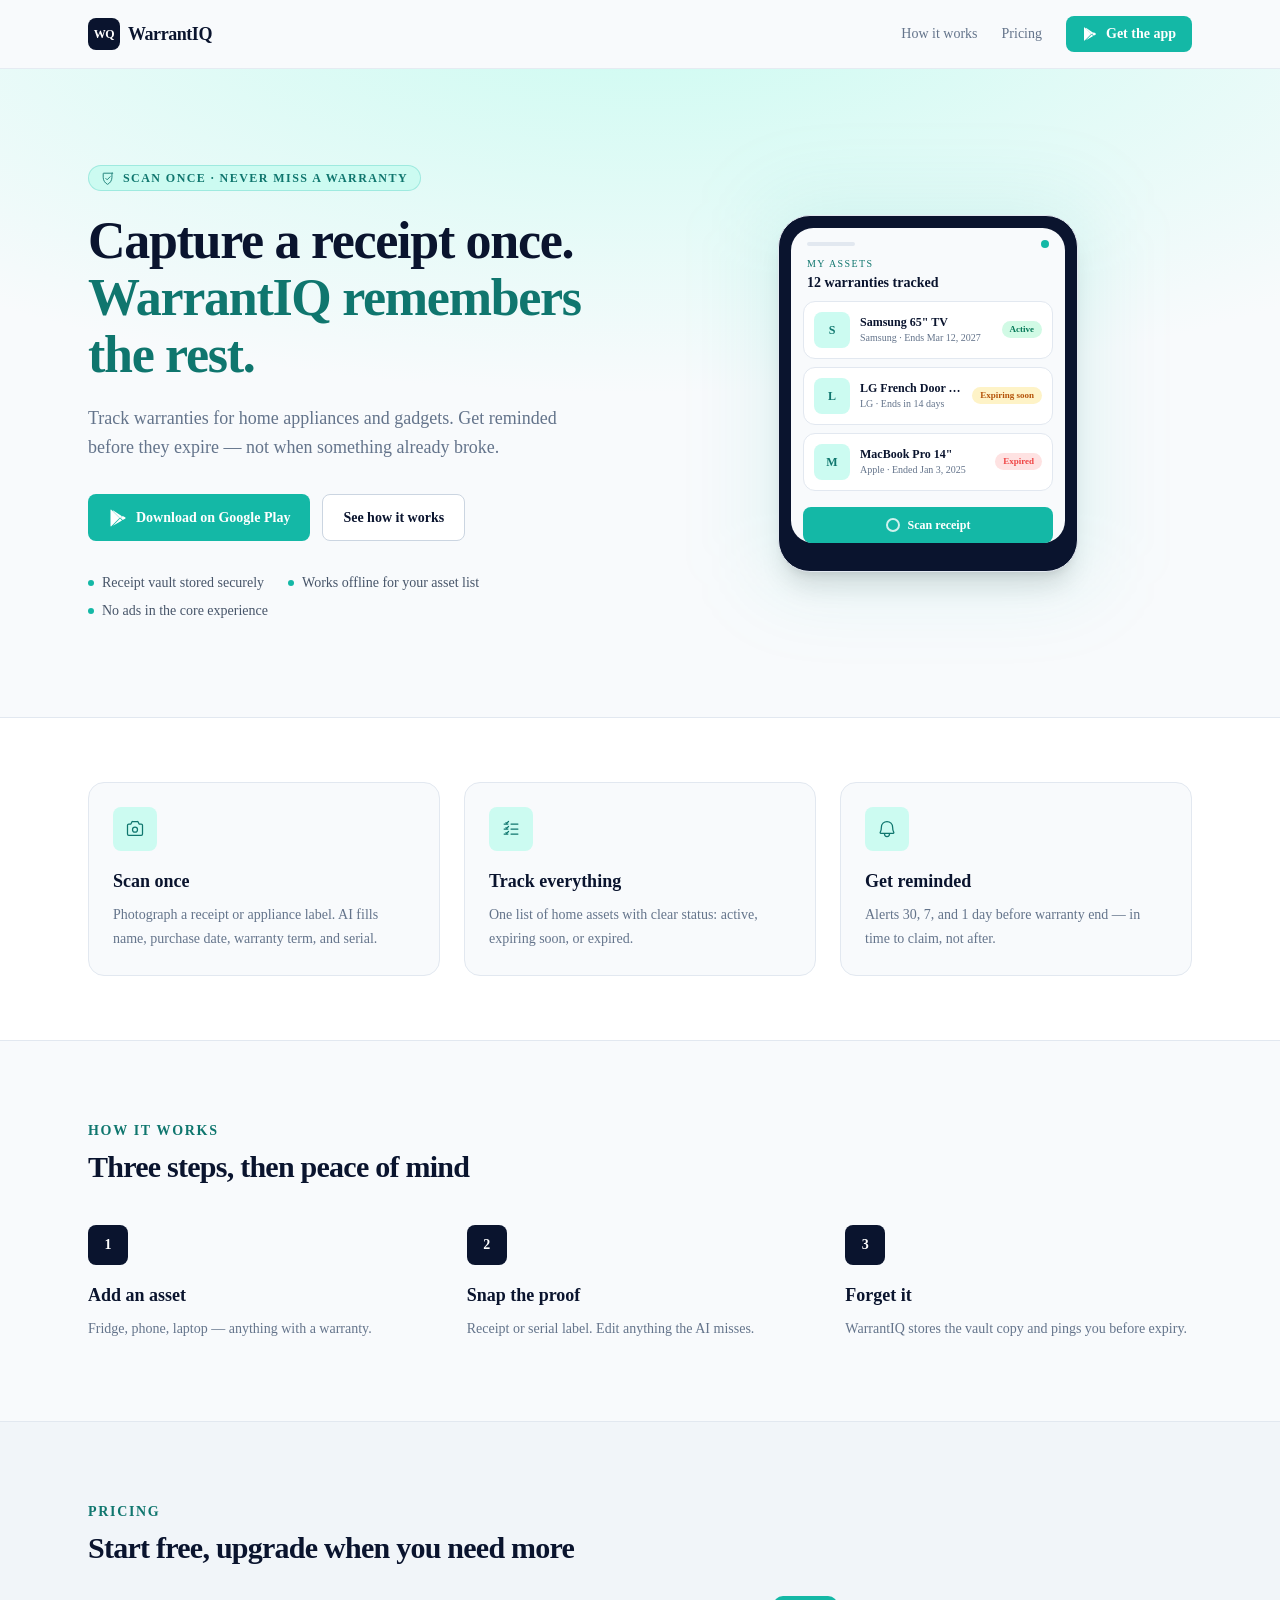
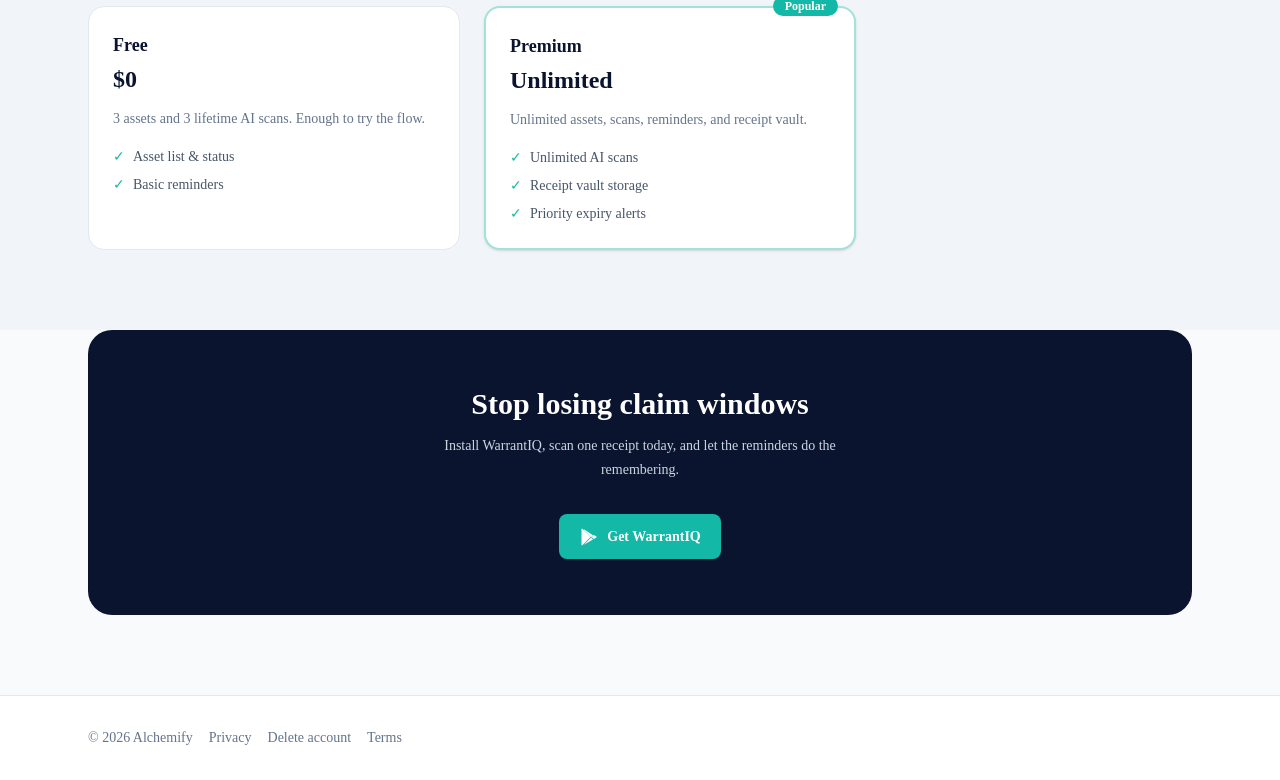
==== commit 81cc9c3f: "Publish landing — align UI with mobile app design system. Co-authored-by: Cursor <cursoragent@cursor" ====
--- a/index.html
+++ b/index.html
@@ -1 +1 @@
-<!DOCTYPE html><html lang="en"><head><meta charSet="utf-8"/><meta name="viewport" content="width=device-width, initial-scale=1"/><link rel="preload" href="/_next/static/media/47df9ba1c7236d3b-s.p.137759vg1sbmi.woff2" as="font" crossorigin="" type="font/woff2"/><link rel="stylesheet" href="/_next/static/chunks/1v5cumn6cxoy4.css" data-precedence="next"/><link rel="preload" as="script" fetchPriority="low" href="/_next/static/chunks/2ollp3lmqe_-4.js"/><script src="/_next/static/chunks/35v-h0z1o4lok.js" async=""></script><script src="/_next/static/chunks/37q-zecvqtyhz.js" async=""></script><script src="/_next/static/chunks/1go-d0-019g7x.js" async=""></script><script src="/_next/static/chunks/turbopack-3znwce4l_qr05.js" async=""></script><script src="/_next/static/chunks/2qtzg_fvloncq.js" async=""></script><script src="/_next/static/chunks/1wh7buwt_psrh.js" async=""></script><script src="/_next/static/chunks/032nlelgkxj0d.js" async=""></script><meta name="next-size-adjust" content=""/><title>WarrantIQ — never miss a warranty</title><meta name="description" content="Scan receipts and appliance labels once. WarrantIQ tracks expiry dates and reminds you before the claim window closes."/><meta property="og:title" content="WarrantIQ — never miss a warranty"/><meta property="og:description" content="Scan once. Track warranties. Get reminded before they expire."/><meta property="og:url" content="https://warrantiq.alchemify.space/"/><meta property="og:site_name" content="WarrantIQ"/><meta property="og:type" content="website"/><meta name="twitter:card" content="summary"/><meta name="twitter:title" content="WarrantIQ — never miss a warranty"/><meta name="twitter:description" content="Scan once. Track warranties. Get reminded before they expire."/><script src="/_next/static/chunks/0cz1d0mv5g_q7.js" noModule=""></script></head><body class="source_sans_3_2aaf8153-module__t3RwTG__className min-h-screen antialiased"><div hidden=""><!--$--><!--/$--></div><div class="mx-auto flex min-h-screen max-w-5xl flex-col px-6"><header class="flex items-center justify-between py-6"><a class="text-lg font-semibold tracking-tight" href="/">WarrantIQ</a><nav class="flex items-center gap-6 text-sm text-[var(--muted)]"><a href="#how" class="hover:text-[var(--ink)]">How it works</a><a href="#pricing" class="hover:text-[var(--ink)]">Pricing</a><a href="https://play.google.com/store/apps/details?id=space.alchemify.warrantiq" class="rounded-full bg-[var(--teal)] px-4 py-2 font-medium text-white hover:bg-[var(--teal-dark)]">Get the app</a></nav></header><main class="flex-1"><section class="py-16 sm:py-24"><p class="text-sm font-medium uppercase tracking-[0.18em] text-[var(--teal)]">Scan once · never miss a warranty</p><h1 class="mt-4 max-w-3xl text-4xl font-semibold tracking-tight sm:text-6xl">Capture a receipt once. WarrantIQ remembers the rest.</h1><p class="mt-6 max-w-xl text-lg text-[var(--muted)]">Track warranties for home appliances and gadgets. Get reminded before they expire — not when something already broke.</p><div class="mt-8 flex flex-wrap gap-3"><a href="https://play.google.com/store/apps/details?id=space.alchemify.warrantiq" class="rounded-full bg-[var(--teal)] px-5 py-3 text-sm font-semibold text-white hover:bg-[var(--teal-dark)]">Download on Google Play</a><a href="#how" class="rounded-full border border-slate-300 px-5 py-3 text-sm font-semibold hover:border-slate-400">See how it works</a></div></section><section class="grid gap-6 py-8 sm:grid-cols-3"><article class="rounded-2xl bg-[var(--card)] p-6 shadow-sm ring-1 ring-slate-200/70"><h2 class="text-lg font-semibold">Scan once</h2><p class="mt-2 text-sm leading-6 text-[var(--muted)]">Photograph a receipt or appliance label. AI fills name, purchase date, warranty term, and serial.</p></article><article class="rounded-2xl bg-[var(--card)] p-6 shadow-sm ring-1 ring-slate-200/70"><h2 class="text-lg font-semibold">Track everything</h2><p class="mt-2 text-sm leading-6 text-[var(--muted)]">One list of home assets with clear status: active, expiring soon, or expired.</p></article><article class="rounded-2xl bg-[var(--card)] p-6 shadow-sm ring-1 ring-slate-200/70"><h2 class="text-lg font-semibold">Get reminded</h2><p class="mt-2 text-sm leading-6 text-[var(--muted)]">Alerts 30, 7, and 1 day before warranty end — in time to claim, not after.</p></article></section><section id="how" class="scroll-mt-20 py-16"><h2 class="text-2xl font-semibold tracking-tight">How it works</h2><ol class="mt-8 grid gap-6 sm:grid-cols-3"><li><span class="text-sm font-semibold text-[var(--teal)]">1</span><h3 class="mt-2 font-semibold">Add an asset</h3><p class="mt-1 text-sm leading-6 text-[var(--muted)]">Fridge, phone, laptop — anything with a warranty.</p></li><li><span class="text-sm font-semibold text-[var(--teal)]">2</span><h3 class="mt-2 font-semibold">Snap the proof</h3><p class="mt-1 text-sm leading-6 text-[var(--muted)]">Receipt or serial label. Edit anything the AI misses.</p></li><li><span class="text-sm font-semibold text-[var(--teal)]">3</span><h3 class="mt-2 font-semibold">Forget it</h3><p class="mt-1 text-sm leading-6 text-[var(--muted)]">WarrantIQ stores the vault copy and pings you before expiry.</p></li></ol></section><section id="pricing" class="scroll-mt-20 py-16"><h2 class="text-2xl font-semibold tracking-tight">Pricing</h2><div class="mt-8 grid gap-6 sm:grid-cols-2"><article class="rounded-2xl bg-[var(--card)] p-6 ring-1 ring-slate-200/70"><h3 class="font-semibold">Free</h3><p class="mt-2 text-sm text-[var(--muted)]">3 assets and 3 lifetime AI scans. Enough to try the flow.</p></article><article class="rounded-2xl bg-[var(--card)] p-6 ring-1 ring-[var(--teal)]/30"><h3 class="font-semibold">Premium</h3><p class="mt-2 text-sm text-[var(--muted)]">Unlimited assets, scans, reminders, and receipt vault.</p></article></div></section><section class="mb-20 rounded-3xl bg-[var(--ink)] px-8 py-12 text-center text-white"><h2 class="text-2xl font-semibold">Stop losing claim windows</h2><p class="mx-auto mt-3 max-w-md text-sm text-slate-300">Install WarrantIQ, scan one receipt today, and let the reminders do the remembering.</p><a href="https://play.google.com/store/apps/details?id=space.alchemify.warrantiq" class="mt-6 inline-block rounded-full bg-[var(--teal)] px-5 py-3 text-sm font-semibold hover:bg-[var(--teal-dark)]">Get WarrantIQ</a></section></main><footer class="flex flex-wrap gap-4 border-t border-slate-200 py-8 text-sm text-[var(--muted)]"><span>© <!-- -->2026<!-- --> Alchemify</span><a class="hover:text-[var(--ink)]" href="/privacy/">Privacy</a><a class="hover:text-[var(--ink)]" href="/delete-account/">Delete account</a><a class="hover:text-[var(--ink)]" href="/terms/">Terms</a></footer></div><!--$--><!--/$--><script src="/_next/static/chunks/2ollp3lmqe_-4.js" id="_R_" async=""></script><script>(self.__next_f=self.__next_f||[]).push([0])</script><script>self.__next_f.push([1,"1:\"$Sreact.fragment\"\n2:I[73921,[\"/_next/static/chunks/2qtzg_fvloncq.js\",\"/_next/static/chunks/1wh7buwt_psrh.js\"],\"default\"]\n3:I[59787,[\"/_next/static/chunks/2qtzg_fvloncq.js\",\"/_next/static/chunks/1wh7buwt_psrh.js\"],\"default\"]\n4:I[39079,[\"/_next/static/chunks/2qtzg_fvloncq.js\",\"/_next/static/chunks/1wh7buwt_psrh.js\",\"/_next/static/chunks/032nlelgkxj0d.js\"],\"\"]\ne:I[14040,[\"/_next/static/chunks/2qtzg_fvloncq.js\",\"/_next/static/chunks/1wh7buwt_psrh.js\"],\"default\",1]\n:HL[\"/_next/static/chunks/1v5cumn6cxoy4.css\",\"style\"]\n:HL[\"/_next/static/media/47df9ba1c7236d3b-s.p.137759vg1sbmi.woff2\",\"font\",{\"crossOrigin\":\"\",\"type\":\"font/woff2\"}]\n"])</script><script>self.__next_f.push([1,"0:{\"P\":null,\"c\":[\"\",\"\"],\"q\":\"\",\"i\":false,\"f\":[[[\"\",{\"children\":[\"__PAGE__\",{}]},\"$undefined\",\"$undefined\",16],[[\"$\",\"$1\",\"c\",{\"children\":[[[\"$\",\"link\",\"0\",{\"rel\":\"stylesheet\",\"href\":\"/_next/static/chunks/1v5cumn6cxoy4.css\",\"precedence\":\"next\",\"crossOrigin\":\"$undefined\",\"nonce\":\"$undefined\"}],[\"$\",\"script\",\"script-0\",{\"src\":\"/_next/static/chunks/2qtzg_fvloncq.js\",\"async\":true,\"nonce\":\"$undefined\"}],[\"$\",\"script\",\"script-1\",{\"src\":\"/_next/static/chunks/1wh7buwt_psrh.js\",\"async\":true,\"nonce\":\"$undefined\"}]],[\"$\",\"html\",null,{\"lang\":\"en\",\"children\":[\"$\",\"body\",null,{\"className\":\"source_sans_3_2aaf8153-module__t3RwTG__className min-h-screen antialiased\",\"children\":[\"$\",\"$L2\",null,{\"parallelRouterKey\":\"children\",\"error\":\"$undefined\",\"errorStyles\":\"$undefined\",\"errorScripts\":\"$undefined\",\"template\":[\"$\",\"$L3\",null,{}],\"templateStyles\":\"$undefined\",\"templateScripts\":\"$undefined\",\"notFound\":[[[\"$\",\"title\",null,{\"children\":\"404: This page could not be found.\"}],[\"$\",\"div\",null,{\"style\":{\"fontFamily\":\"system-ui,\\\"Segoe UI\\\",Roboto,Helvetica,Arial,sans-serif,\\\"Apple Color Emoji\\\",\\\"Segoe UI Emoji\\\"\",\"height\":\"100vh\",\"textAlign\":\"center\",\"display\":\"flex\",\"flexDirection\":\"column\",\"alignItems\":\"center\",\"justifyContent\":\"center\"},\"children\":[\"$\",\"div\",null,{\"children\":[[\"$\",\"style\",null,{\"dangerouslySetInnerHTML\":{\"__html\":\"body{color:#000;background:#fff;margin:0}.next-error-h1{border-right:1px solid rgba(0,0,0,.3)}@media (prefers-color-scheme:dark){body{color:#fff;background:#000}.next-error-h1{border-right:1px solid rgba(255,255,255,.3)}}\"}}],[\"$\",\"h1\",null,{\"className\":\"next-error-h1\",\"style\":{\"display\":\"inline-block\",\"margin\":\"0 20px 0 0\",\"padding\":\"0 23px 0 0\",\"fontSize\":24,\"fontWeight\":500,\"verticalAlign\":\"top\",\"lineHeight\":\"49px\"},\"children\":404}],[\"$\",\"div\",null,{\"style\":{\"display\":\"inline-block\"},\"children\":[\"$\",\"h2\",null,{\"style\":{\"fontSize\":14,\"fontWeight\":400,\"lineHeight\":\"49px\",\"margin\":0},\"children\":\"This page could not be found.\"}]}]]}]}]],[]],\"forbidden\":\"$undefined\",\"unauthorized\":\"$undefined\"}]}]}]]}],{\"children\":[[\"$\",\"$1\",\"c\",{\"children\":[[\"$\",\"div\",null,{\"className\":\"mx-auto flex min-h-screen max-w-5xl flex-col px-6\",\"children\":[[\"$\",\"header\",null,{\"className\":\"flex items-center justify-between py-6\",\"children\":[[\"$\",\"$L4\",null,{\"href\":\"/\",\"className\":\"text-lg font-semibold tracking-tight\",\"children\":\"WarrantIQ\"}],[\"$\",\"nav\",null,{\"className\":\"flex items-center gap-6 text-sm text-[var(--muted)]\",\"children\":[[\"$\",\"a\",null,{\"href\":\"#how\",\"className\":\"hover:text-[var(--ink)]\",\"children\":\"How it works\"}],[\"$\",\"a\",null,{\"href\":\"#pricing\",\"className\":\"hover:text-[var(--ink)]\",\"children\":\"Pricing\"}],[\"$\",\"a\",null,{\"href\":\"https://play.google.com/store/apps/details?id=space.alchemify.warrantiq\",\"className\":\"rounded-full bg-[var(--teal)] px-4 py-2 font-medium text-white hover:bg-[var(--teal-dark)]\",\"children\":\"Get the app\"}]]}]]}],[\"$\",\"main\",null,{\"className\":\"flex-1\",\"children\":[[\"$\",\"section\",null,{\"className\":\"py-16 sm:py-24\",\"children\":[[\"$\",\"p\",null,{\"className\":\"text-sm font-medium uppercase tracking-[0.18em] text-[var(--teal)]\",\"children\":\"Scan once · never miss a warranty\"}],[\"$\",\"h1\",null,{\"className\":\"mt-4 max-w-3xl text-4xl font-semibold tracking-tight sm:text-6xl\",\"children\":\"Capture a receipt once. WarrantIQ remembers the rest.\"}],[\"$\",\"p\",null,{\"className\":\"mt-6 max-w-xl text-lg text-[var(--muted)]\",\"children\":\"Track warranties for home appliances and gadgets. Get reminded before they expire — not when something already broke.\"}],[\"$\",\"div\",null,{\"className\":\"mt-8 flex flex-wrap gap-3\",\"children\":[[\"$\",\"a\",null,{\"href\":\"https://play.google.com/store/apps/details?id=space.alchemify.warrantiq\",\"className\":\"rounded-full bg-[var(--teal)] px-5 py-3 text-sm font-semibold text-white hover:bg-[var(--teal-dark)]\",\"children\":\"Download on Google Play\"}],[\"$\",\"a\",null,{\"href\":\"#how\",\"className\":\"rounded-full border border-slate-300 px-5 py-3 text-sm font-semibold hover:border-slate-400\",\"children\":\"See how it works\"}]]}]]}],[\"$\",\"section\",null,{\"className\":\"grid gap-6 py-8 sm:grid-cols-3\",\"children\":[[\"$\",\"article\",\"Scan once\",{\"className\":\"rounded-2xl bg-[var(--card)] p-6 shadow-sm ring-1 ring-slate-200/70\",\"children\":[[\"$\",\"h2\",null,{\"className\":\"text-lg font-semibold\",\"children\":\"Scan once\"}],[\"$\",\"p\",null,{\"className\":\"mt-2 text-sm leading-6 text-[var(--muted)]\",\"children\":\"Photograph a receipt or appliance label. AI fills name, purchase date, warranty term, and serial.\"}]]}],\"$L5\",\"$L6\"]}],\"$L7\",\"$L8\",\"$L9\"]}],\"$La\"]}],[\"$Lb\"],\"$Lc\"]}],{},null,false,null]},null,false,null],\"$Ld\",false]],\"m\":\"$undefined\",\"G\":[\"$e\",[\"$Lf\"]],\"S\":true,\"h\":null,\"s\":\"$undefined\",\"l\":\"$undefined\",\"p\":\"$undefined\",\"d\":\"$undefined\",\"b\":\"5kbzWH87izHsyohwTHIE9\"}\n"])</script><script>self.__next_f.push([1,"10:I[97940,[\"/_next/static/chunks/2qtzg_fvloncq.js\",\"/_next/static/chunks/1wh7buwt_psrh.js\"],\"OutletBoundary\"]\n11:\"$Sreact.suspense\"\n13:I[97940,[\"/_next/static/chunks/2qtzg_fvloncq.js\",\"/_next/static/chunks/1wh7buwt_psrh.js\"],\"ViewportBoundary\"]\n15:I[97940,[\"/_next/static/chunks/2qtzg_fvloncq.js\",\"/_next/static/chunks/1wh7buwt_psrh.js\"],\"MetadataBoundary\"]\n5:[\"$\",\"article\",\"Track everything\",{\"className\":\"rounded-2xl bg-[var(--card)] p-6 shadow-sm ring-1 ring-slate-200/70\",\"children\":[[\"$\",\"h2\",null,{\"className\":\"text-lg font-semibold\",\"children\":\"Track everything\"}],[\"$\",\"p\",null,{\"className\":\"mt-2 text-sm leading-6 text-[var(--muted)]\",\"children\":\"One list of home assets with clear status: active, expiring soon, or expired.\"}]]}]\n6:[\"$\",\"article\",\"Get reminded\",{\"className\":\"rounded-2xl bg-[var(--card)] p-6 shadow-sm ring-1 ring-slate-200/70\",\"children\":[[\"$\",\"h2\",null,{\"className\":\"text-lg font-semibold\",\"children\":\"Get reminded\"}],[\"$\",\"p\",null,{\"className\":\"mt-2 text-sm leading-6 text-[var(--muted)]\",\"children\":\"Alerts 30, 7, and 1 day before warranty end — in time to claim, not after.\"}]]}]\n7:[\"$\",\"section\",null,{\"id\":\"how\",\"className\":\"scroll-mt-20 py-16\",\"children\":[[\"$\",\"h2\",null,{\"className\":\"text-2xl font-semibold tracking-tight\",\"children\":\"How it works\"}],[\"$\",\"ol\",null,{\"className\":\"mt-8 grid gap-6 sm:grid-cols-3\",\"children\":[[\"$\",\"li\",\"1\",{\"children\":[[\"$\",\"span\",null,{\"className\":\"text-sm font-semibold text-[var(--teal)]\",\"children\":\"1\"}],[\"$\",\"h3\",null,{\"className\":\"mt-2 font-semibold\",\"children\":\"Add an asset\"}],[\"$\",\"p\",null,{\"className\":\"mt-1 text-sm leading-6 text-[var(--muted)]\",\"children\":\"Fridge, phone, laptop — anything with a warranty.\"}]]}],[\"$\",\"li\",\"2\",{\"children\":[[\"$\",\"span\",null,{\"className\":\"text-sm font-semibold text-[var(--teal)]\",\"children\":\"2\"}],[\"$\",\"h3\",null,{\"className\":\"mt-2 font-semibold\",\"children\":\"Snap the proof\"}],[\"$\",\"p\",null,{\"className\":\"mt-1 text-sm leading-6 text-[var(--muted)]\",\"children\":\"Receipt or serial label. Edit anything the AI misses.\"}]]}],[\"$\",\"li\",\"3\",{\"children\":[[\"$\",\"span\",null,{\"className\":\"text-sm font-semibold text-[var(--teal)]\",\"children\":\"3\"}],[\"$\",\"h3\",null,{\"className\":\"mt-2 font-semibold\",\"children\":\"Forget it\"}],[\"$\",\"p\",null,{\"className\":\"mt-1 text-sm leading-6 text-[var(--muted)]\",\"children\":\"WarrantIQ stores the vault copy and pings you before expiry.\"}]]}]]}]]}]\n8:[\"$\",\"section\",null,{\"id\":\"pricing\",\"className\":\"scroll-mt-20 py-16\",\"children\":[[\"$\",\"h2\",null,{\"className\":\"text-2xl font-semibold tracking-tight\",\"children\":\"Pricing\"}],[\"$\",\"div\",null,{\"className\":\"mt-8 grid gap-6 sm:grid-cols-2\",\"children\":[[\"$\",\"article\",null,{\"className\":\"rounded-2xl bg-[var(--card)] p-6 ring-1 ring-slate-200/70\",\"children\":[[\"$\",\"h3\",null,{\"className\":\"font-semibold\",\"children\":\"Free\"}],[\"$\",\"p\",null,{\"className\":\"mt-2 text-sm text-[var(--muted)]\",\"children\":\"3 assets and 3 lifetime AI scans. Enough to try the flow.\"}]]}],[\"$\",\"article\",null,{\"className\":\"rounded-2xl bg-[var(--card)] p-6 ring-1 ring-[var(--teal)]/30\",\"children\":[[\"$\",\"h3\",null,{\"className\":\"font-semibold\",\"children\":\"Premium\"}],[\"$\",\"p\",null,{\"className\":\"mt-2 text-sm text-[var(--muted)]\",\"children\":\"Unlimited assets, scans, reminders, and receipt vault.\"}]]}]]}]]}]\n9:[\"$\",\"section\",null,{\"className\":\"mb-20 rounded-3xl bg-[var(--ink)] px-8 py-12 text-center text-white\",\"children\":[[\"$\",\"h2\",null,{\"className\":\"text-2xl font-semibold\",\"children\":\"Stop losing claim windows\"}],[\"$\",\"p\",null,{\"className\":\"mx-auto mt-3 max-w-md text-sm text-slate-300\",\"children\":\"Install WarrantIQ, scan one receipt today, and let the reminders do the remembering.\"}],[\"$\",\"a\",null,{\"href\":\"https://play.google.com/store/apps/details?id=space.alchemify.warrantiq\",\"className\":\"mt-6 inline-block rounded-full bg-[var(--teal)] px-5 py-3 text-sm font-semibold hover:bg-[var(--teal-dark)]\",\"children\":\"Get WarrantIQ\"}]]}]\na:[\"$\",\"footer\",null,{\"className\":\"flex flex-wrap gap-4 border-t border-slate-200 py-8 text-sm text-[var(--muted)]\",\"children\":[[\"$\",\"span\",null,{\"children\":[\"© \",2026,\" Alchemify\"]}],[\"$\",\"$L4\",null,"])</script><script>self.__next_f.push([1,"{\"href\":\"/privacy/\",\"className\":\"hover:text-[var(--ink)]\",\"children\":\"Privacy\"}],[\"$\",\"$L4\",null,{\"href\":\"/delete-account/\",\"className\":\"hover:text-[var(--ink)]\",\"children\":\"Delete account\"}],[\"$\",\"$L4\",null,{\"href\":\"/terms/\",\"className\":\"hover:text-[var(--ink)]\",\"children\":\"Terms\"}]]}]\nb:[\"$\",\"script\",\"script-0\",{\"src\":\"/_next/static/chunks/032nlelgkxj0d.js\",\"async\":true,\"nonce\":\"$undefined\"}]\nc:[\"$\",\"$L10\",null,{\"children\":[\"$\",\"$11\",null,{\"name\":\"Next.MetadataOutlet\",\"children\":\"$@12\"}]}]\nd:[\"$\",\"$1\",\"h\",{\"children\":[null,[\"$\",\"$L13\",null,{\"children\":\"$L14\"}],[\"$\",\"div\",null,{\"hidden\":true,\"children\":[\"$\",\"$L15\",null,{\"children\":[\"$\",\"$11\",null,{\"name\":\"Next.Metadata\",\"children\":\"$L16\"}]}]}],[\"$\",\"meta\",null,{\"name\":\"next-size-adjust\",\"content\":\"\"}]]}]\nf:[\"$\",\"link\",\"0\",{\"rel\":\"stylesheet\",\"href\":\"/_next/static/chunks/1v5cumn6cxoy4.css\",\"precedence\":\"next\",\"crossOrigin\":\"$undefined\",\"nonce\":\"$undefined\"}]\n"])</script><script>self.__next_f.push([1,"14:[[\"$\",\"meta\",\"0\",{\"charSet\":\"utf-8\"}],[\"$\",\"meta\",\"1\",{\"name\":\"viewport\",\"content\":\"width=device-width, initial-scale=1\"}]]\n"])</script><script>self.__next_f.push([1,"12:null\n16:[[\"$\",\"title\",\"0\",{\"children\":\"WarrantIQ — never miss a warranty\"}],[\"$\",\"meta\",\"1\",{\"name\":\"description\",\"content\":\"Scan receipts and appliance labels once. WarrantIQ tracks expiry dates and reminds you before the claim window closes.\"}],[\"$\",\"meta\",\"2\",{\"property\":\"og:title\",\"content\":\"WarrantIQ — never miss a warranty\"}],[\"$\",\"meta\",\"3\",{\"property\":\"og:description\",\"content\":\"Scan once. Track warranties. Get reminded before they expire.\"}],[\"$\",\"meta\",\"4\",{\"property\":\"og:url\",\"content\":\"https://warrantiq.alchemify.space/\"}],[\"$\",\"meta\",\"5\",{\"property\":\"og:site_name\",\"content\":\"WarrantIQ\"}],[\"$\",\"meta\",\"6\",{\"property\":\"og:type\",\"content\":\"website\"}],[\"$\",\"meta\",\"7\",{\"name\":\"twitter:card\",\"content\":\"summary\"}],[\"$\",\"meta\",\"8\",{\"name\":\"twitter:title\",\"content\":\"WarrantIQ — never miss a warranty\"}],[\"$\",\"meta\",\"9\",{\"name\":\"twitter:description\",\"content\":\"Scan once. Track warranties. Get reminded before they expire.\"}]]\n"])</script></body></html>+<!DOCTYPE html><html lang="en" class="inter_2fe1ab3d-module__-T-KAq__variable"><head><meta charSet="utf-8"/><meta name="viewport" content="width=device-width, initial-scale=1"/><link rel="preload" href="/_next/static/media/83afe278b6a6bb3c-s.p.2bn3s6zvc0dyp.woff2" as="font" crossorigin="" type="font/woff2"/><link rel="stylesheet" href="/_next/static/chunks/0feosm--4wipt.css" data-precedence="next"/><link rel="preload" as="script" fetchPriority="low" href="/_next/static/chunks/2ollp3lmqe_-4.js"/><script src="/_next/static/chunks/35v-h0z1o4lok.js" async=""></script><script src="/_next/static/chunks/37q-zecvqtyhz.js" async=""></script><script src="/_next/static/chunks/1go-d0-019g7x.js" async=""></script><script src="/_next/static/chunks/turbopack-3znwce4l_qr05.js" async=""></script><script src="/_next/static/chunks/2qtzg_fvloncq.js" async=""></script><script src="/_next/static/chunks/1wh7buwt_psrh.js" async=""></script><script src="/_next/static/chunks/032nlelgkxj0d.js" async=""></script><meta name="next-size-adjust" content=""/><title>WarrantIQ — never miss a warranty</title><meta name="description" content="Scan receipts and appliance labels once. WarrantIQ tracks expiry dates and reminds you before the claim window closes."/><meta property="og:title" content="WarrantIQ — never miss a warranty"/><meta property="og:description" content="Scan once. Track warranties. Get reminded before they expire."/><meta property="og:url" content="https://warrantiq.alchemify.space/"/><meta property="og:site_name" content="WarrantIQ"/><meta property="og:type" content="website"/><meta name="twitter:card" content="summary"/><meta name="twitter:title" content="WarrantIQ — never miss a warranty"/><meta name="twitter:description" content="Scan once. Track warranties. Get reminded before they expire."/><script src="/_next/static/chunks/0cz1d0mv5g_q7.js" noModule=""></script></head><body class="inter_2fe1ab3d-module__-T-KAq__className min-h-screen antialiased"><div hidden=""><!--$--><!--/$--></div><div class="flex min-h-screen flex-col"><header class="sticky top-0 z-50 border-b border-[var(--outline)]/80 bg-[var(--background)]/90 backdrop-blur-md"><div class="mx-auto flex max-w-6xl items-center justify-between px-6 py-4"><a class="flex items-center gap-2 text-lg font-bold tracking-tight text-[var(--on-surface)]" href="/"><span class="flex h-8 w-8 items-center justify-center rounded-[var(--radius-sm)] bg-[var(--primary)] text-xs font-extrabold text-white">WQ</span>WarrantIQ</a><nav class="flex items-center gap-4 text-sm sm:gap-6"><a href="#how" class="hidden text-[var(--muted)] transition-colors hover:text-[var(--on-surface)] sm:inline">How it works</a><a href="#pricing" class="hidden text-[var(--muted)] transition-colors hover:text-[var(--on-surface)] sm:inline">Pricing</a><a href="https://play.google.com/store/apps/details?id=space.alchemify.warrantiq" class="btn-primary !px-4 !py-2"><svg class="h-4 w-4" width="20" height="20" viewBox="0 0 24 24" fill="currentColor" aria-hidden="true"><path d="M3.609 1.814L13.792 12 3.61 22.186a1.003 1.003 0 0 1-.61-.92V2.734a1 1 0 0 1 .609-.92zm10.89 10.893l2.302 2.302-10.937 6.333 8.635-8.635zm3.199-3.198l2.807 1.626a1 1 0 0 1 0 1.73l-2.808 1.626L15.206 12l2.492-2.491zM5.864 2.658L16.8 9.99l-2.302 2.302-8.634-8.634z"></path></svg><span class="hidden sm:inline">Get the app</span><span class="sm:hidden">Get app</span></a></nav></div></header><main class="flex-1"><section class="relative overflow-hidden"><div class="pointer-events-none absolute inset-0 bg-[radial-gradient(ellipse_80%_60%_at_50%_-10%,var(--accent-light),transparent)]" aria-hidden="true"></div><div class="relative mx-auto grid max-w-6xl gap-12 px-6 py-16 lg:grid-cols-2 lg:items-center lg:py-24"><div><p class="inline-flex items-center gap-2 rounded-full border border-[var(--accent)]/25 bg-[var(--accent-light)] px-3 py-1 text-xs font-semibold uppercase tracking-[0.12em] text-[var(--accent-dark)]"><svg class="h-3.5 w-3.5" width="24" height="24" viewBox="0 0 256 256" fill="none" stroke="currentColor" stroke-width="16" stroke-linecap="round" stroke-linejoin="round" aria-hidden="true"><path d="M208,40H48a8,8,0,0,0-8,8V114.6c0,53.4,29.2,102.7,76.2,127.6a8,8,0,0,0,7.6,0C170.8,217.3,200,168,200,114.6V48A8,8,0,0,0,208,40Z"></path><polyline points="88 136 112 160 168 104"></polyline></svg>Scan once · never miss a warranty</p><h1 class="mt-5 max-w-xl text-4xl font-extrabold leading-[1.1] tracking-tight text-[var(--on-surface)] sm:text-5xl lg:text-[3.25rem]">Capture a receipt once.<!-- --> <span class="text-[var(--accent-dark)]">WarrantIQ remembers the rest.</span></h1><p class="mt-5 max-w-lg text-lg leading-relaxed text-[var(--muted)]">Track warranties for home appliances and gadgets. Get reminded before they expire — not when something already broke.</p><div class="mt-8 flex flex-wrap gap-3"><a href="https://play.google.com/store/apps/details?id=space.alchemify.warrantiq" class="btn-primary"><svg width="20" height="20" viewBox="0 0 24 24" fill="currentColor" aria-hidden="true"><path d="M3.609 1.814L13.792 12 3.61 22.186a1.003 1.003 0 0 1-.61-.92V2.734a1 1 0 0 1 .609-.92zm10.89 10.893l2.302 2.302-10.937 6.333 8.635-8.635zm3.199-3.198l2.807 1.626a1 1 0 0 1 0 1.73l-2.808 1.626L15.206 12l2.492-2.491zM5.864 2.658L16.8 9.99l-2.302 2.302-8.634-8.634z"></path></svg>Download on Google Play</a><a href="#how" class="btn-secondary">See how it works</a></div><ul class="mt-8 flex flex-col gap-2 sm:flex-row sm:flex-wrap sm:gap-x-6"><li class="flex items-center gap-2 text-sm text-[var(--muted-foreground)]"><span class="h-1.5 w-1.5 shrink-0 rounded-full bg-[var(--accent)]"></span>Receipt vault stored securely</li><li class="flex items-center gap-2 text-sm text-[var(--muted-foreground)]"><span class="h-1.5 w-1.5 shrink-0 rounded-full bg-[var(--accent)]"></span>Works offline for your asset list</li><li class="flex items-center gap-2 text-sm text-[var(--muted-foreground)]"><span class="h-1.5 w-1.5 shrink-0 rounded-full bg-[var(--accent)]"></span>No ads in the core experience</li></ul></div><div class="relative mx-auto w-full max-w-[280px] sm:max-w-[300px]" aria-hidden="true"><div class="absolute -inset-4 rounded-[2rem] bg-[var(--accent)]/10 blur-2xl"></div><div class="relative overflow-hidden rounded-[2rem] border border-[var(--outline)] bg-[var(--primary)] p-3 shadow-xl shadow-[var(--primary)]/20"><div class="rounded-[1.4rem] bg-[var(--background)]"><div class="flex items-center justify-between px-4 pb-2 pt-3"><div class="h-1 w-12 rounded-full bg-[var(--surface-container-high)]"></div><div class="h-2 w-2 rounded-full bg-[var(--accent)]"></div></div><div class="px-4 pb-2"><p class="text-[10px] font-medium uppercase tracking-[0.14em] text-[var(--accent-dark)]">My assets</p><p class="mt-0.5 text-sm font-bold text-[var(--on-surface)]">12 warranties tracked</p></div><div class="space-y-2 px-3 pb-4"><div class="flex items-center gap-2.5 rounded-[var(--radius-md)] border border-[var(--outline)] bg-[var(--surface)] p-2.5"><div class="flex h-9 w-9 shrink-0 items-center justify-center rounded-[var(--radius-sm)] bg-[var(--accent-light)] text-[var(--accent-dark)]"><span class="text-xs font-bold">S</span></div><div class="min-w-0 flex-1"><p class="truncate text-xs font-semibold text-[var(--on-surface)]">Samsung 65&quot; TV</p><p class="truncate text-[10px] text-[var(--muted)]">Samsung · Ends Mar 12, 2027</p></div><span class="shrink-0 rounded-full px-2 py-0.5 text-[9px] font-semibold bg-[var(--success-container)] text-[#047857]">Active</span></div><div class="flex items-center gap-2.5 rounded-[var(--radius-md)] border border-[var(--outline)] bg-[var(--surface)] p-2.5"><div class="flex h-9 w-9 shrink-0 items-center justify-center rounded-[var(--radius-sm)] bg-[var(--accent-light)] text-[var(--accent-dark)]"><span class="text-xs font-bold">L</span></div><div class="min-w-0 flex-1"><p class="truncate text-xs font-semibold text-[var(--on-surface)]">LG French Door Fridge</p><p class="truncate text-[10px] text-[var(--muted)]">LG · Ends in 14 days</p></div><span class="shrink-0 rounded-full px-2 py-0.5 text-[9px] font-semibold bg-[var(--warning-container)] text-[#b45309]">Expiring soon</span></div><div class="flex items-center gap-2.5 rounded-[var(--radius-md)] border border-[var(--outline)] bg-[var(--surface)] p-2.5"><div class="flex h-9 w-9 shrink-0 items-center justify-center rounded-[var(--radius-sm)] bg-[var(--accent-light)] text-[var(--accent-dark)]"><span class="text-xs font-bold">M</span></div><div class="min-w-0 flex-1"><p class="truncate text-xs font-semibold text-[var(--on-surface)]">MacBook Pro 14&quot;</p><p class="truncate text-[10px] text-[var(--muted)]">Apple · Ended Jan 3, 2025</p></div><span class="shrink-0 rounded-full px-2 py-0.5 text-[9px] font-semibold bg-[#fee2e2] text-[var(--error)]">Expired</span></div></div><div class="mx-3 mb-4 flex items-center justify-center gap-2 rounded-[var(--radius-sm)] bg-[var(--accent)] px-3 py-2.5 text-xs font-semibold text-white"><span class="inline-block h-3.5 w-3.5 rounded-sm border-2 border-white/80"></span>Scan receipt</div></div></div></div></div></section><section class="border-y border-[var(--outline)] bg-[var(--surface)]"><div class="mx-auto grid max-w-6xl gap-6 px-6 py-16 sm:grid-cols-3"><article class="group rounded-[var(--radius-lg)] border border-[var(--outline)] bg-[var(--background)] p-6 transition-colors hover:border-[var(--accent)]/30"><div class="flex h-11 w-11 items-center justify-center rounded-[var(--radius-sm)] bg-[var(--accent-light)] text-[var(--accent-dark)] transition-colors group-hover:bg-[var(--accent)] group-hover:text-white"><svg class="h-5 w-5" width="24" height="24" viewBox="0 0 256 256" fill="none" stroke="currentColor" stroke-width="16" stroke-linecap="round" stroke-linejoin="round" aria-hidden="true"><path d="M208,64H180.28L166.65,35.56A8,8,0,0,0,159.34,32H96.66a8,8,0,0,0-7.31,3.56L75.71,64H48A16,16,0,0,0,32,80V192a16,16,0,0,0,16,16H208a16,16,0,0,0,16-16V80A16,16,0,0,0,208,64Z"></path><circle cx="128" cy="136" r="32"></circle></svg></div><h2 class="mt-4 text-lg font-semibold text-[var(--on-surface)]">Scan once</h2><p class="mt-2 text-sm leading-6 text-[var(--muted)]">Photograph a receipt or appliance label. AI fills name, purchase date, warranty term, and serial.</p></article><article class="group rounded-[var(--radius-lg)] border border-[var(--outline)] bg-[var(--background)] p-6 transition-colors hover:border-[var(--accent)]/30"><div class="flex h-11 w-11 items-center justify-center rounded-[var(--radius-sm)] bg-[var(--accent-light)] text-[var(--accent-dark)] transition-colors group-hover:bg-[var(--accent)] group-hover:text-white"><svg class="h-5 w-5" width="24" height="24" viewBox="0 0 256 256" fill="none" stroke="currentColor" stroke-width="16" stroke-linecap="round" stroke-linejoin="round" aria-hidden="true"><path d="M40,64H88"></path><path d="M40,128H88"></path><path d="M40,192H88"></path><path d="M128,64H216"></path><path d="M128,128H216"></path><path d="M128,192H216"></path><polyline points="64 48 72 56 96 32"></polyline><polyline points="64 112 72 120 96 96"></polyline><polyline points="64 176 72 184 96 160"></polyline></svg></div><h2 class="mt-4 text-lg font-semibold text-[var(--on-surface)]">Track everything</h2><p class="mt-2 text-sm leading-6 text-[var(--muted)]">One list of home assets with clear status: active, expiring soon, or expired.</p></article><article class="group rounded-[var(--radius-lg)] border border-[var(--outline)] bg-[var(--background)] p-6 transition-colors hover:border-[var(--accent)]/30"><div class="flex h-11 w-11 items-center justify-center rounded-[var(--radius-sm)] bg-[var(--accent-light)] text-[var(--accent-dark)] transition-colors group-hover:bg-[var(--accent)] group-hover:text-white"><svg class="h-5 w-5" width="24" height="24" viewBox="0 0 256 256" fill="none" stroke="currentColor" stroke-width="16" stroke-linecap="round" stroke-linejoin="round" aria-hidden="true"><path d="M56,104a72,72,0,0,1,144,0c0,35.82,8.3,56.6,14.9,68A8,8,0,0,1,208,184H48a8,8,0,0,1-6.88-12C47.71,160.6,56,139.81,56,104Z"></path><path d="M96,192a32,32,0,0,0,64,0"></path></svg></div><h2 class="mt-4 text-lg font-semibold text-[var(--on-surface)]">Get reminded</h2><p class="mt-2 text-sm leading-6 text-[var(--muted)]">Alerts 30, 7, and 1 day before warranty end — in time to claim, not after.</p></article></div></section><section id="how" class="scroll-mt-24 py-20"><div class="mx-auto max-w-6xl px-6"><p class="text-sm font-semibold uppercase tracking-[0.12em] text-[var(--accent-dark)]">How it works</p><h2 class="mt-2 text-3xl font-bold tracking-tight text-[var(--on-surface)]">Three steps, then peace of mind</h2><ol class="mt-10 grid gap-8 sm:grid-cols-3"><li class="relative"><span class="flex h-10 w-10 items-center justify-center rounded-[var(--radius-sm)] bg-[var(--primary)] text-sm font-bold text-white">1</span><h3 class="mt-4 text-lg font-semibold text-[var(--on-surface)]">Add an asset</h3><p class="mt-2 text-sm leading-6 text-[var(--muted)]">Fridge, phone, laptop — anything with a warranty.</p></li><li class="relative"><span class="flex h-10 w-10 items-center justify-center rounded-[var(--radius-sm)] bg-[var(--primary)] text-sm font-bold text-white">2</span><h3 class="mt-4 text-lg font-semibold text-[var(--on-surface)]">Snap the proof</h3><p class="mt-2 text-sm leading-6 text-[var(--muted)]">Receipt or serial label. Edit anything the AI misses.</p></li><li class="relative"><span class="flex h-10 w-10 items-center justify-center rounded-[var(--radius-sm)] bg-[var(--primary)] text-sm font-bold text-white">3</span><h3 class="mt-4 text-lg font-semibold text-[var(--on-surface)]">Forget it</h3><p class="mt-2 text-sm leading-6 text-[var(--muted)]">WarrantIQ stores the vault copy and pings you before expiry.</p></li></ol></div></section><section id="pricing" class="scroll-mt-24 border-t border-[var(--outline)] bg-[var(--surface-container)] py-20"><div class="mx-auto max-w-6xl px-6"><p class="text-sm font-semibold uppercase tracking-[0.12em] text-[var(--accent-dark)]">Pricing</p><h2 class="mt-2 text-3xl font-bold tracking-tight text-[var(--on-surface)]">Start free, upgrade when you need more</h2><div class="mt-10 grid gap-6 sm:grid-cols-2 lg:max-w-3xl"><article class="rounded-[var(--radius-lg)] border border-[var(--outline)] bg-[var(--surface)] p-6"><h3 class="text-lg font-semibold text-[var(--on-surface)]">Free</h3><p class="mt-1 text-2xl font-extrabold text-[var(--on-surface)]">$0</p><p class="mt-3 text-sm leading-6 text-[var(--muted)]">3 assets and 3 lifetime AI scans. Enough to try the flow.</p><ul class="mt-4 space-y-2 text-sm text-[var(--muted-foreground)]"><li class="flex gap-2"><span class="text-[var(--accent)]">✓</span> Asset list &amp; status</li><li class="flex gap-2"><span class="text-[var(--accent)]">✓</span> Basic reminders</li></ul></article><article class="relative rounded-[var(--radius-lg)] border-2 border-[var(--accent)]/40 bg-[var(--surface)] p-6 shadow-sm shadow-[var(--accent)]/5"><span class="absolute -top-3 right-4 rounded-full bg-[var(--accent)] px-3 py-0.5 text-xs font-semibold text-white">Popular</span><h3 class="text-lg font-semibold text-[var(--on-surface)]">Premium</h3><p class="mt-1 text-2xl font-extrabold text-[var(--on-surface)]">Unlimited</p><p class="mt-3 text-sm leading-6 text-[var(--muted)]">Unlimited assets, scans, reminders, and receipt vault.</p><ul class="mt-4 space-y-2 text-sm text-[var(--muted-foreground)]"><li class="flex gap-2"><span class="text-[var(--accent)]">✓</span> Unlimited AI scans</li><li class="flex gap-2"><span class="text-[var(--accent)]">✓</span> Receipt vault storage</li><li class="flex gap-2"><span class="text-[var(--accent)]">✓</span> Priority expiry alerts</li></ul></article></div></div></section><section class="mx-auto max-w-6xl px-6 pb-20"><div class="relative overflow-hidden rounded-[var(--radius-xl)] bg-[var(--primary)] px-8 py-14 text-center sm:px-12"><div class="pointer-events-none absolute inset-0 bg-[radial-gradient(ellipse_at_top_right,var(--accent)/20,transparent_60%)]" aria-hidden="true"></div><h2 class="text-2xl font-bold text-white sm:text-3xl">Stop losing claim windows</h2><p class="mx-auto mt-3 max-w-md text-sm leading-6 text-slate-300">Install WarrantIQ, scan one receipt today, and let the reminders do the remembering.</p><a href="https://play.google.com/store/apps/details?id=space.alchemify.warrantiq" class="btn-primary mt-8 !bg-[var(--accent)] hover:!bg-[var(--accent-hover)]"><svg width="20" height="20" viewBox="0 0 24 24" fill="currentColor" aria-hidden="true"><path d="M3.609 1.814L13.792 12 3.61 22.186a1.003 1.003 0 0 1-.61-.92V2.734a1 1 0 0 1 .609-.92zm10.89 10.893l2.302 2.302-10.937 6.333 8.635-8.635zm3.199-3.198l2.807 1.626a1 1 0 0 1 0 1.73l-2.808 1.626L15.206 12l2.492-2.491zM5.864 2.658L16.8 9.99l-2.302 2.302-8.634-8.634z"></path></svg>Get WarrantIQ</a></div></section></main><footer class="border-t border-[var(--outline)] bg-[var(--surface)]"><div class="mx-auto flex max-w-6xl flex-wrap items-center gap-4 px-6 py-8 text-sm text-[var(--muted)]"><span>© <!-- -->2026<!-- --> Alchemify</span><a class="transition-colors hover:text-[var(--on-surface)]" href="/privacy/">Privacy</a><a class="transition-colors hover:text-[var(--on-surface)]" href="/delete-account/">Delete account</a><a class="transition-colors hover:text-[var(--on-surface)]" href="/terms/">Terms</a></div></footer></div><!--$--><!--/$--><script src="/_next/static/chunks/2ollp3lmqe_-4.js" id="_R_" async=""></script><script>(self.__next_f=self.__next_f||[]).push([0])</script><script>self.__next_f.push([1,"1:\"$Sreact.fragment\"\n2:I[73921,[\"/_next/static/chunks/2qtzg_fvloncq.js\",\"/_next/static/chunks/1wh7buwt_psrh.js\"],\"default\"]\n3:I[59787,[\"/_next/static/chunks/2qtzg_fvloncq.js\",\"/_next/static/chunks/1wh7buwt_psrh.js\"],\"default\"]\n4:I[39079,[\"/_next/static/chunks/2qtzg_fvloncq.js\",\"/_next/static/chunks/1wh7buwt_psrh.js\",\"/_next/static/chunks/032nlelgkxj0d.js\"],\"\"]\n13:I[14040,[\"/_next/static/chunks/2qtzg_fvloncq.js\",\"/_next/static/chunks/1wh7buwt_psrh.js\"],\"default\",1]\n:HL[\"/_next/static/chunks/0feosm--4wipt.css\",\"style\"]\n:HL[\"/_next/static/media/83afe278b6a6bb3c-s.p.2bn3s6zvc0dyp.woff2\",\"font\",{\"crossOrigin\":\"\",\"type\":\"font/woff2\"}]\n"])</script><script>self.__next_f.push([1,"0:{\"P\":null,\"c\":[\"\",\"\"],\"q\":\"\",\"i\":false,\"f\":[[[\"\",{\"children\":[\"__PAGE__\",{}]},\"$undefined\",\"$undefined\",16],[[\"$\",\"$1\",\"c\",{\"children\":[[[\"$\",\"link\",\"0\",{\"rel\":\"stylesheet\",\"href\":\"/_next/static/chunks/0feosm--4wipt.css\",\"precedence\":\"next\",\"crossOrigin\":\"$undefined\",\"nonce\":\"$undefined\"}],[\"$\",\"script\",\"script-0\",{\"src\":\"/_next/static/chunks/2qtzg_fvloncq.js\",\"async\":true,\"nonce\":\"$undefined\"}],[\"$\",\"script\",\"script-1\",{\"src\":\"/_next/static/chunks/1wh7buwt_psrh.js\",\"async\":true,\"nonce\":\"$undefined\"}]],[\"$\",\"html\",null,{\"lang\":\"en\",\"className\":\"inter_2fe1ab3d-module__-T-KAq__variable\",\"children\":[\"$\",\"body\",null,{\"className\":\"inter_2fe1ab3d-module__-T-KAq__className min-h-screen antialiased\",\"children\":[\"$\",\"$L2\",null,{\"parallelRouterKey\":\"children\",\"error\":\"$undefined\",\"errorStyles\":\"$undefined\",\"errorScripts\":\"$undefined\",\"template\":[\"$\",\"$L3\",null,{}],\"templateStyles\":\"$undefined\",\"templateScripts\":\"$undefined\",\"notFound\":[[[\"$\",\"title\",null,{\"children\":\"404: This page could not be found.\"}],[\"$\",\"div\",null,{\"style\":{\"fontFamily\":\"system-ui,\\\"Segoe UI\\\",Roboto,Helvetica,Arial,sans-serif,\\\"Apple Color Emoji\\\",\\\"Segoe UI Emoji\\\"\",\"height\":\"100vh\",\"textAlign\":\"center\",\"display\":\"flex\",\"flexDirection\":\"column\",\"alignItems\":\"center\",\"justifyContent\":\"center\"},\"children\":[\"$\",\"div\",null,{\"children\":[[\"$\",\"style\",null,{\"dangerouslySetInnerHTML\":{\"__html\":\"body{color:#000;background:#fff;margin:0}.next-error-h1{border-right:1px solid rgba(0,0,0,.3)}@media (prefers-color-scheme:dark){body{color:#fff;background:#000}.next-error-h1{border-right:1px solid rgba(255,255,255,.3)}}\"}}],[\"$\",\"h1\",null,{\"className\":\"next-error-h1\",\"style\":{\"display\":\"inline-block\",\"margin\":\"0 20px 0 0\",\"padding\":\"0 23px 0 0\",\"fontSize\":24,\"fontWeight\":500,\"verticalAlign\":\"top\",\"lineHeight\":\"49px\"},\"children\":404}],[\"$\",\"div\",null,{\"style\":{\"display\":\"inline-block\"},\"children\":[\"$\",\"h2\",null,{\"style\":{\"fontSize\":14,\"fontWeight\":400,\"lineHeight\":\"49px\",\"margin\":0},\"children\":\"This page could not be found.\"}]}]]}]}]],[]],\"forbidden\":\"$undefined\",\"unauthorized\":\"$undefined\"}]}]}]]}],{\"children\":[[\"$\",\"$1\",\"c\",{\"children\":[[\"$\",\"div\",null,{\"className\":\"flex min-h-screen flex-col\",\"children\":[[\"$\",\"header\",null,{\"className\":\"sticky top-0 z-50 border-b border-[var(--outline)]/80 bg-[var(--background)]/90 backdrop-blur-md\",\"children\":[\"$\",\"div\",null,{\"className\":\"mx-auto flex max-w-6xl items-center justify-between px-6 py-4\",\"children\":[[\"$\",\"$L4\",null,{\"href\":\"/\",\"className\":\"flex items-center gap-2 text-lg font-bold tracking-tight text-[var(--on-surface)]\",\"children\":[[\"$\",\"span\",null,{\"className\":\"flex h-8 w-8 items-center justify-center rounded-[var(--radius-sm)] bg-[var(--primary)] text-xs font-extrabold text-white\",\"children\":\"WQ\"}],\"WarrantIQ\"]}],[\"$\",\"nav\",null,{\"className\":\"flex items-center gap-4 text-sm sm:gap-6\",\"children\":[[\"$\",\"a\",null,{\"href\":\"#how\",\"className\":\"hidden text-[var(--muted)] transition-colors hover:text-[var(--on-surface)] sm:inline\",\"children\":\"How it works\"}],[\"$\",\"a\",null,{\"href\":\"#pricing\",\"className\":\"hidden text-[var(--muted)] transition-colors hover:text-[var(--on-surface)] sm:inline\",\"children\":\"Pricing\"}],[\"$\",\"a\",null,{\"href\":\"https://play.google.com/store/apps/details?id=space.alchemify.warrantiq\",\"className\":\"btn-primary !px-4 !py-2\",\"children\":[[\"$\",\"svg\",null,{\"className\":\"h-4 w-4\",\"width\":\"20\",\"height\":\"20\",\"viewBox\":\"0 0 24 24\",\"fill\":\"currentColor\",\"aria-hidden\":true,\"children\":[\"$\",\"path\",null,{\"d\":\"M3.609 1.814L13.792 12 3.61 22.186a1.003 1.003 0 0 1-.61-.92V2.734a1 1 0 0 1 .609-.92zm10.89 10.893l2.302 2.302-10.937 6.333 8.635-8.635zm3.199-3.198l2.807 1.626a1 1 0 0 1 0 1.73l-2.808 1.626L15.206 12l2.492-2.491zM5.864 2.658L16.8 9.99l-2.302 2.302-8.634-8.634z\"}]}],[\"$\",\"span\",null,{\"className\":\"hidden sm:inline\",\"children\":\"Get the app\"}],[\"$\",\"span\",null,{\"className\":\"sm:hidden\",\"children\":\"Get app\"}]]}]]}]]}]}],[\"$\",\"main\",null,{\"className\":\"flex-1\",\"children\":[[\"$\",\"section\",null,{\"className\":\"relative overflow-hidden\",\"children\":[[\"$\",\"div\",null,{\"className\":\"pointer-events-none absolute inset-0 bg-[radial-gradient(ellipse_80%_60%_at_50%_-10%,var(--accent-light),transparent)]\",\"aria-hidden\":\"true\"}],[\"$\",\"div\",null,{\"className\":\"relative mx-auto grid max-w-6xl gap-12 px-6 py-16 lg:grid-cols-2 lg:items-center lg:py-24\",\"children\":[[\"$\",\"div\",null,{\"children\":[[\"$\",\"p\",null,{\"className\":\"inline-flex items-center gap-2 rounded-full border border-[var(--accent)]/25 bg-[var(--accent-light)] px-3 py-1 text-xs font-semibold uppercase tracking-[0.12em] text-[var(--accent-dark)]\",\"children\":[\"$L5\",\"Scan once · never miss a warranty\"]}],\"$L6\",\"$L7\",\"$L8\",\"$L9\"]}],\"$La\"]}]]}],\"$Lb\",\"$Lc\",\"$Ld\",\"$Le\"]}],\"$Lf\"]}],[\"$L10\"],\"$L11\"]}],{},null,false,null]},null,false,null],\"$L12\",false]],\"m\":\"$undefined\",\"G\":[\"$13\",[\"$L14\"]],\"S\":true,\"h\":null,\"s\":\"$undefined\",\"l\":\"$undefined\",\"p\":\"$undefined\",\"d\":\"$undefined\",\"b\":\"dXT2wc31yzDBeaNMP2cEx\"}\n"])</script><script>self.__next_f.push([1,"15:I[97940,[\"/_next/static/chunks/2qtzg_fvloncq.js\",\"/_next/static/chunks/1wh7buwt_psrh.js\"],\"OutletBoundary\"]\n16:\"$Sreact.suspense\"\n18:I[97940,[\"/_next/static/chunks/2qtzg_fvloncq.js\",\"/_next/static/chunks/1wh7buwt_psrh.js\"],\"ViewportBoundary\"]\n1a:I[97940,[\"/_next/static/chunks/2qtzg_fvloncq.js\",\"/_next/static/chunks/1wh7buwt_psrh.js\"],\"MetadataBoundary\"]\n5:[\"$\",\"svg\",null,{\"className\":\"h-3.5 w-3.5\",\"width\":\"24\",\"height\":\"24\",\"viewBox\":\"0 0 256 256\",\"fill\":\"none\",\"stroke\":\"currentColor\",\"strokeWidth\":\"16\",\"strokeLinecap\":\"round\",\"strokeLinejoin\":\"round\",\"aria-hidden\":true,\"children\":[[\"$\",\"path\",null,{\"d\":\"M208,40H48a8,8,0,0,0-8,8V114.6c0,53.4,29.2,102.7,76.2,127.6a8,8,0,0,0,7.6,0C170.8,217.3,200,168,200,114.6V48A8,8,0,0,0,208,40Z\"}],[\"$\",\"polyline\",null,{\"points\":\"88 136 112 160 168 104\"}]]}]\n6:[\"$\",\"h1\",null,{\"className\":\"mt-5 max-w-xl text-4xl font-extrabold leading-[1.1] tracking-tight text-[var(--on-surface)] sm:text-5xl lg:text-[3.25rem]\",\"children\":[\"Capture a receipt once.\",\" \",[\"$\",\"span\",null,{\"className\":\"text-[var(--accent-dark)]\",\"children\":\"WarrantIQ remembers the rest.\"}]]}]\n7:[\"$\",\"p\",null,{\"className\":\"mt-5 max-w-lg text-lg leading-relaxed text-[var(--muted)]\",\"children\":\"Track warranties for home appliances and gadgets. Get reminded before they expire — not when something already broke.\"}]\n8:[\"$\",\"div\",null,{\"className\":\"mt-8 flex flex-wrap gap-3\",\"children\":[[\"$\",\"a\",null,{\"href\":\"https://play.google.com/store/apps/details?id=space.alchemify.warrantiq\",\"className\":\"btn-primary\",\"children\":[[\"$\",\"svg\",null,{\"className\":\"$undefined\",\"width\":\"20\",\"height\":\"20\",\"viewBox\":\"0 0 24 24\",\"fill\":\"currentColor\",\"aria-hidden\":true,\"children\":[\"$\",\"path\",null,{\"d\":\"M3.609 1.814L13.792 12 3.61 22.186a1.003 1.003 0 0 1-.61-.92V2.734a1 1 0 0 1 .609-.92zm10.89 10.893l2.302 2.302-10.937 6.333 8.635-8.635zm3.199-3.198l2.807 1.626a1 1 0 0 1 0 1.73l-2.808 1.626L15.206 12l2.492-2.491zM5.864 2.658L16.8 9.99l-2.302 2.302-8.634-8.634z\"}]}],\"Download on Google Play\"]}],[\"$\",\"a\",null,{\"href\":\"#how\",\"className\":\"btn-secondary\",\"children\":\"See how it works\"}]]}]\n9:[\"$\",\"ul\",null,{\"className\":\"mt-8 flex flex-col gap-2 sm:flex-row sm:flex-wrap sm:gap-x-6\",\"children\":[[\"$\",\"li\",\"Receipt vault stored securely\",{\"className\":\"flex items-center gap-2 text-sm text-[var(--muted-foreground)]\",\"children\":[[\"$\",\"span\",null,{\"className\":\"h-1.5 w-1.5 shrink-0 rounded-full bg-[var(--accent)]\"}],\"Receipt vault stored securely\"]}],[\"$\",\"li\",\"Works offline for your asset list\",{\"className\":\"flex items-center gap-2 text-sm text-[var(--muted-foreground)]\",\"children\":[[\"$\",\"span\",null,{\"className\":\"h-1.5 w-1.5 shrink-0 rounded-full bg-[var(--accent)]\"}],\"Works offline for your asset list\"]}],[\"$\",\"li\",\"No ads in the core experience\",{\"className\":\"flex items-center gap-2 text-sm text-[var(--muted-foreground)]\",\"children\":[[\"$\",\"span\",null,{\"className\":\"h-1.5 w-1.5 shrink-0 rounded-full bg-[var(--accent)]\"}],\"No ads in the core experience\"]}]]}]\n"])</script><script>self.__next_f.push([1,"a:[\"$\",\"div\",null,{\"className\":\"relative mx-auto w-full max-w-[280px] sm:max-w-[300px]\",\"aria-hidden\":\"true\",\"children\":[[\"$\",\"div\",null,{\"className\":\"absolute -inset-4 rounded-[2rem] bg-[var(--accent)]/10 blur-2xl\"}],[\"$\",\"div\",null,{\"className\":\"relative overflow-hidden rounded-[2rem] border border-[var(--outline)] bg-[var(--primary)] p-3 shadow-xl shadow-[var(--primary)]/20\",\"children\":[\"$\",\"div\",null,{\"className\":\"rounded-[1.4rem] bg-[var(--background)]\",\"children\":[[\"$\",\"div\",null,{\"className\":\"flex items-center justify-between px-4 pb-2 pt-3\",\"children\":[[\"$\",\"div\",null,{\"className\":\"h-1 w-12 rounded-full bg-[var(--surface-container-high)]\"}],[\"$\",\"div\",null,{\"className\":\"h-2 w-2 rounded-full bg-[var(--accent)]\"}]]}],[\"$\",\"div\",null,{\"className\":\"px-4 pb-2\",\"children\":[[\"$\",\"p\",null,{\"className\":\"text-[10px] font-medium uppercase tracking-[0.14em] text-[var(--accent-dark)]\",\"children\":\"My assets\"}],[\"$\",\"p\",null,{\"className\":\"mt-0.5 text-sm font-bold text-[var(--on-surface)]\",\"children\":\"12 warranties tracked\"}]]}],[\"$\",\"div\",null,{\"className\":\"space-y-2 px-3 pb-4\",\"children\":[[\"$\",\"div\",\"Samsung 65\\\" TV\",{\"className\":\"flex items-center gap-2.5 rounded-[var(--radius-md)] border border-[var(--outline)] bg-[var(--surface)] p-2.5\",\"children\":[[\"$\",\"div\",null,{\"className\":\"flex h-9 w-9 shrink-0 items-center justify-center rounded-[var(--radius-sm)] bg-[var(--accent-light)] text-[var(--accent-dark)]\",\"children\":[\"$\",\"span\",null,{\"className\":\"text-xs font-bold\",\"children\":\"S\"}]}],[\"$\",\"div\",null,{\"className\":\"min-w-0 flex-1\",\"children\":[[\"$\",\"p\",null,{\"className\":\"truncate text-xs font-semibold text-[var(--on-surface)]\",\"children\":\"Samsung 65\\\" TV\"}],[\"$\",\"p\",null,{\"className\":\"truncate text-[10px] text-[var(--muted)]\",\"children\":\"Samsung · Ends Mar 12, 2027\"}]]}],[\"$\",\"span\",null,{\"className\":\"shrink-0 rounded-full px-2 py-0.5 text-[9px] font-semibold bg-[var(--success-container)] text-[#047857]\",\"children\":\"Active\"}]]}],[\"$\",\"div\",\"LG French Door Fridge\",{\"className\":\"flex items-center gap-2.5 rounded-[var(--radius-md)] border border-[var(--outline)] bg-[var(--surface)] p-2.5\",\"children\":[[\"$\",\"div\",null,{\"className\":\"flex h-9 w-9 shrink-0 items-center justify-center rounded-[var(--radius-sm)] bg-[var(--accent-light)] text-[var(--accent-dark)]\",\"children\":[\"$\",\"span\",null,{\"className\":\"text-xs font-bold\",\"children\":\"L\"}]}],[\"$\",\"div\",null,{\"className\":\"min-w-0 flex-1\",\"children\":[[\"$\",\"p\",null,{\"className\":\"truncate text-xs font-semibold text-[var(--on-surface)]\",\"children\":\"LG French Door Fridge\"}],[\"$\",\"p\",null,{\"className\":\"truncate text-[10px] text-[var(--muted)]\",\"children\":\"LG · Ends in 14 days\"}]]}],[\"$\",\"span\",null,{\"className\":\"shrink-0 rounded-full px-2 py-0.5 text-[9px] font-semibold bg-[var(--warning-container)] text-[#b45309]\",\"children\":\"Expiring soon\"}]]}],[\"$\",\"div\",\"MacBook Pro 14\\\"\",{\"className\":\"flex items-center gap-2.5 rounded-[var(--radius-md)] border border-[var(--outline)] bg-[var(--surface)] p-2.5\",\"children\":[[\"$\",\"div\",null,{\"className\":\"flex h-9 w-9 shrink-0 items-center justify-center rounded-[var(--radius-sm)] bg-[var(--accent-light)] text-[var(--accent-dark)]\",\"children\":[\"$\",\"span\",null,{\"className\":\"text-xs font-bold\",\"children\":\"M\"}]}],[\"$\",\"div\",null,{\"className\":\"min-w-0 flex-1\",\"children\":[[\"$\",\"p\",null,{\"className\":\"truncate text-xs font-semibold text-[var(--on-surface)]\",\"children\":\"MacBook Pro 14\\\"\"}],[\"$\",\"p\",null,{\"className\":\"truncate text-[10px] text-[var(--muted)]\",\"children\":\"Apple · Ended Jan 3, 2025\"}]]}],[\"$\",\"span\",null,{\"className\":\"shrink-0 rounded-full px-2 py-0.5 text-[9px] font-semibold bg-[#fee2e2] text-[var(--error)]\",\"children\":\"Expired\"}]]}]]}],[\"$\",\"div\",null,{\"className\":\"mx-3 mb-4 flex items-center justify-center gap-2 rounded-[var(--radius-sm)] bg-[var(--accent)] px-3 py-2.5 text-xs font-semibold text-white\",\"children\":[[\"$\",\"span\",null,{\"className\":\"inline-block h-3.5 w-3.5 rounded-sm border-2 border-white/80\"}],\"Scan receipt\"]}]]}]}]]}]\n"])</script><script>self.__next_f.push([1,"b:[\"$\",\"section\",null,{\"className\":\"border-y border-[var(--outline)] bg-[var(--surface)]\",\"children\":[\"$\",\"div\",null,{\"className\":\"mx-auto grid max-w-6xl gap-6 px-6 py-16 sm:grid-cols-3\",\"children\":[[\"$\",\"article\",\"Scan once\",{\"className\":\"group rounded-[var(--radius-lg)] border border-[var(--outline)] bg-[var(--background)] p-6 transition-colors hover:border-[var(--accent)]/30\",\"children\":[[\"$\",\"div\",null,{\"className\":\"flex h-11 w-11 items-center justify-center rounded-[var(--radius-sm)] bg-[var(--accent-light)] text-[var(--accent-dark)] transition-colors group-hover:bg-[var(--accent)] group-hover:text-white\",\"children\":[\"$\",\"svg\",null,{\"className\":\"h-5 w-5\",\"width\":\"24\",\"height\":\"24\",\"viewBox\":\"0 0 256 256\",\"fill\":\"none\",\"stroke\":\"currentColor\",\"strokeWidth\":\"16\",\"strokeLinecap\":\"round\",\"strokeLinejoin\":\"round\",\"aria-hidden\":true,\"children\":[[\"$\",\"path\",null,{\"d\":\"M208,64H180.28L166.65,35.56A8,8,0,0,0,159.34,32H96.66a8,8,0,0,0-7.31,3.56L75.71,64H48A16,16,0,0,0,32,80V192a16,16,0,0,0,16,16H208a16,16,0,0,0,16-16V80A16,16,0,0,0,208,64Z\"}],[\"$\",\"circle\",null,{\"cx\":\"128\",\"cy\":\"136\",\"r\":\"32\"}]]}]}],[\"$\",\"h2\",null,{\"className\":\"mt-4 text-lg font-semibold text-[var(--on-surface)]\",\"children\":\"Scan once\"}],[\"$\",\"p\",null,{\"className\":\"mt-2 text-sm leading-6 text-[var(--muted)]\",\"children\":\"Photograph a receipt or appliance label. AI fills name, purchase date, warranty term, and serial.\"}]]}],[\"$\",\"article\",\"Track everything\",{\"className\":\"group rounded-[var(--radius-lg)] border border-[var(--outline)] bg-[var(--background)] p-6 transition-colors hover:border-[var(--accent)]/30\",\"children\":[[\"$\",\"div\",null,{\"className\":\"flex h-11 w-11 items-center justify-center rounded-[var(--radius-sm)] bg-[var(--accent-light)] text-[var(--accent-dark)] transition-colors group-hover:bg-[var(--accent)] group-hover:text-white\",\"children\":[\"$\",\"svg\",null,{\"className\":\"h-5 w-5\",\"width\":\"24\",\"height\":\"24\",\"viewBox\":\"0 0 256 256\",\"fill\":\"none\",\"stroke\":\"currentColor\",\"strokeWidth\":\"16\",\"strokeLinecap\":\"round\",\"strokeLinejoin\":\"round\",\"aria-hidden\":true,\"children\":[[\"$\",\"path\",null,{\"d\":\"M40,64H88\"}],[\"$\",\"path\",null,{\"d\":\"M40,128H88\"}],[\"$\",\"path\",null,{\"d\":\"M40,192H88\"}],[\"$\",\"path\",null,{\"d\":\"M128,64H216\"}],[\"$\",\"path\",null,{\"d\":\"M128,128H216\"}],[\"$\",\"path\",null,{\"d\":\"M128,192H216\"}],[\"$\",\"polyline\",null,{\"points\":\"64 48 72 56 96 32\"}],[\"$\",\"polyline\",null,{\"points\":\"64 112 72 120 96 96\"}],[\"$\",\"polyline\",null,{\"points\":\"64 176 72 184 96 160\"}]]}]}],[\"$\",\"h2\",null,{\"className\":\"mt-4 text-lg font-semibold text-[var(--on-surface)]\",\"children\":\"Track everything\"}],[\"$\",\"p\",null,{\"className\":\"mt-2 text-sm leading-6 text-[var(--muted)]\",\"children\":\"One list of home assets with clear status: active, expiring soon, or expired.\"}]]}],[\"$\",\"article\",\"Get reminded\",{\"className\":\"group rounded-[var(--radius-lg)] border border-[var(--outline)] bg-[var(--background)] p-6 transition-colors hover:border-[var(--accent)]/30\",\"children\":[[\"$\",\"div\",null,{\"className\":\"flex h-11 w-11 items-center justify-center rounded-[var(--radius-sm)] bg-[var(--accent-light)] text-[var(--accent-dark)] transition-colors group-hover:bg-[var(--accent)] group-hover:text-white\",\"children\":[\"$\",\"svg\",null,{\"className\":\"h-5 w-5\",\"width\":\"24\",\"height\":\"24\",\"viewBox\":\"0 0 256 256\",\"fill\":\"none\",\"stroke\":\"currentColor\",\"strokeWidth\":\"16\",\"strokeLinecap\":\"round\",\"strokeLinejoin\":\"round\",\"aria-hidden\":true,\"children\":[[\"$\",\"path\",null,{\"d\":\"M56,104a72,72,0,0,1,144,0c0,35.82,8.3,56.6,14.9,68A8,8,0,0,1,208,184H48a8,8,0,0,1-6.88-12C47.71,160.6,56,139.81,56,104Z\"}],[\"$\",\"path\",null,{\"d\":\"M96,192a32,32,0,0,0,64,0\"}]]}]}],[\"$\",\"h2\",null,{\"className\":\"mt-4 text-lg font-semibold text-[var(--on-surface)]\",\"children\":\"Get reminded\"}],[\"$\",\"p\",null,{\"className\":\"mt-2 text-sm leading-6 text-[var(--muted)]\",\"children\":\"Alerts 30, 7, and 1 day before warranty end — in time to claim, not after.\"}]]}]]}]}]\n"])</script><script>self.__next_f.push([1,"c:[\"$\",\"section\",null,{\"id\":\"how\",\"className\":\"scroll-mt-24 py-20\",\"children\":[\"$\",\"div\",null,{\"className\":\"mx-auto max-w-6xl px-6\",\"children\":[[\"$\",\"p\",null,{\"className\":\"text-sm font-semibold uppercase tracking-[0.12em] text-[var(--accent-dark)]\",\"children\":\"How it works\"}],[\"$\",\"h2\",null,{\"className\":\"mt-2 text-3xl font-bold tracking-tight text-[var(--on-surface)]\",\"children\":\"Three steps, then peace of mind\"}],[\"$\",\"ol\",null,{\"className\":\"mt-10 grid gap-8 sm:grid-cols-3\",\"children\":[[\"$\",\"li\",\"1\",{\"className\":\"relative\",\"children\":[[\"$\",\"span\",null,{\"className\":\"flex h-10 w-10 items-center justify-center rounded-[var(--radius-sm)] bg-[var(--primary)] text-sm font-bold text-white\",\"children\":\"1\"}],[\"$\",\"h3\",null,{\"className\":\"mt-4 text-lg font-semibold text-[var(--on-surface)]\",\"children\":\"Add an asset\"}],[\"$\",\"p\",null,{\"className\":\"mt-2 text-sm leading-6 text-[var(--muted)]\",\"children\":\"Fridge, phone, laptop — anything with a warranty.\"}]]}],[\"$\",\"li\",\"2\",{\"className\":\"relative\",\"children\":[[\"$\",\"span\",null,{\"className\":\"flex h-10 w-10 items-center justify-center rounded-[var(--radius-sm)] bg-[var(--primary)] text-sm font-bold text-white\",\"children\":\"2\"}],[\"$\",\"h3\",null,{\"className\":\"mt-4 text-lg font-semibold text-[var(--on-surface)]\",\"children\":\"Snap the proof\"}],[\"$\",\"p\",null,{\"className\":\"mt-2 text-sm leading-6 text-[var(--muted)]\",\"children\":\"Receipt or serial label. Edit anything the AI misses.\"}]]}],[\"$\",\"li\",\"3\",{\"className\":\"relative\",\"children\":[[\"$\",\"span\",null,{\"className\":\"flex h-10 w-10 items-center justify-center rounded-[var(--radius-sm)] bg-[var(--primary)] text-sm font-bold text-white\",\"children\":\"3\"}],[\"$\",\"h3\",null,{\"className\":\"mt-4 text-lg font-semibold text-[var(--on-surface)]\",\"children\":\"Forget it\"}],[\"$\",\"p\",null,{\"className\":\"mt-2 text-sm leading-6 text-[var(--muted)]\",\"children\":\"WarrantIQ stores the vault copy and pings you before expiry.\"}]]}]]}]]}]}]\n"])</script><script>self.__next_f.push([1,"d:[\"$\",\"section\",null,{\"id\":\"pricing\",\"className\":\"scroll-mt-24 border-t border-[var(--outline)] bg-[var(--surface-container)] py-20\",\"children\":[\"$\",\"div\",null,{\"className\":\"mx-auto max-w-6xl px-6\",\"children\":[[\"$\",\"p\",null,{\"className\":\"text-sm font-semibold uppercase tracking-[0.12em] text-[var(--accent-dark)]\",\"children\":\"Pricing\"}],[\"$\",\"h2\",null,{\"className\":\"mt-2 text-3xl font-bold tracking-tight text-[var(--on-surface)]\",\"children\":\"Start free, upgrade when you need more\"}],[\"$\",\"div\",null,{\"className\":\"mt-10 grid gap-6 sm:grid-cols-2 lg:max-w-3xl\",\"children\":[[\"$\",\"article\",null,{\"className\":\"rounded-[var(--radius-lg)] border border-[var(--outline)] bg-[var(--surface)] p-6\",\"children\":[[\"$\",\"h3\",null,{\"className\":\"text-lg font-semibold text-[var(--on-surface)]\",\"children\":\"Free\"}],[\"$\",\"p\",null,{\"className\":\"mt-1 text-2xl font-extrabold text-[var(--on-surface)]\",\"children\":\"$$0\"}],[\"$\",\"p\",null,{\"className\":\"mt-3 text-sm leading-6 text-[var(--muted)]\",\"children\":\"3 assets and 3 lifetime AI scans. Enough to try the flow.\"}],[\"$\",\"ul\",null,{\"className\":\"mt-4 space-y-2 text-sm text-[var(--muted-foreground)]\",\"children\":[[\"$\",\"li\",null,{\"className\":\"flex gap-2\",\"children\":[[\"$\",\"span\",null,{\"className\":\"text-[var(--accent)]\",\"children\":\"✓\"}],\" Asset list \u0026 status\"]}],[\"$\",\"li\",null,{\"className\":\"flex gap-2\",\"children\":[[\"$\",\"span\",null,{\"className\":\"text-[var(--accent)]\",\"children\":\"✓\"}],\" Basic reminders\"]}]]}]]}],[\"$\",\"article\",null,{\"className\":\"relative rounded-[var(--radius-lg)] border-2 border-[var(--accent)]/40 bg-[var(--surface)] p-6 shadow-sm shadow-[var(--accent)]/5\",\"children\":[[\"$\",\"span\",null,{\"className\":\"absolute -top-3 right-4 rounded-full bg-[var(--accent)] px-3 py-0.5 text-xs font-semibold text-white\",\"children\":\"Popular\"}],[\"$\",\"h3\",null,{\"className\":\"text-lg font-semibold text-[var(--on-surface)]\",\"children\":\"Premium\"}],[\"$\",\"p\",null,{\"className\":\"mt-1 text-2xl font-extrabold text-[var(--on-surface)]\",\"children\":\"Unlimited\"}],[\"$\",\"p\",null,{\"className\":\"mt-3 text-sm leading-6 text-[var(--muted)]\",\"children\":\"Unlimited assets, scans, reminders, and receipt vault.\"}],[\"$\",\"ul\",null,{\"className\":\"mt-4 space-y-2 text-sm text-[var(--muted-foreground)]\",\"children\":[[\"$\",\"li\",null,{\"className\":\"flex gap-2\",\"children\":[[\"$\",\"span\",null,{\"className\":\"text-[var(--accent)]\",\"children\":\"✓\"}],\" Unlimited AI scans\"]}],[\"$\",\"li\",null,{\"className\":\"flex gap-2\",\"children\":[[\"$\",\"span\",null,{\"className\":\"text-[var(--accent)]\",\"children\":\"✓\"}],\" Receipt vault storage\"]}],[\"$\",\"li\",null,{\"className\":\"flex gap-2\",\"children\":[[\"$\",\"span\",null,{\"className\":\"text-[var(--accent)]\",\"children\":\"✓\"}],\" Priority expiry alerts\"]}]]}]]}]]}]]}]}]\n"])</script><script>self.__next_f.push([1,"e:[\"$\",\"section\",null,{\"className\":\"mx-auto max-w-6xl px-6 pb-20\",\"children\":[\"$\",\"div\",null,{\"className\":\"relative overflow-hidden rounded-[var(--radius-xl)] bg-[var(--primary)] px-8 py-14 text-center sm:px-12\",\"children\":[[\"$\",\"div\",null,{\"className\":\"pointer-events-none absolute inset-0 bg-[radial-gradient(ellipse_at_top_right,var(--accent)/20,transparent_60%)]\",\"aria-hidden\":\"true\"}],[\"$\",\"h2\",null,{\"className\":\"text-2xl font-bold text-white sm:text-3xl\",\"children\":\"Stop losing claim windows\"}],[\"$\",\"p\",null,{\"className\":\"mx-auto mt-3 max-w-md text-sm leading-6 text-slate-300\",\"children\":\"Install WarrantIQ, scan one receipt today, and let the reminders do the remembering.\"}],[\"$\",\"a\",null,{\"href\":\"https://play.google.com/store/apps/details?id=space.alchemify.warrantiq\",\"className\":\"btn-primary mt-8 !bg-[var(--accent)] hover:!bg-[var(--accent-hover)]\",\"children\":[[\"$\",\"svg\",null,{\"className\":\"$undefined\",\"width\":\"20\",\"height\":\"20\",\"viewBox\":\"0 0 24 24\",\"fill\":\"currentColor\",\"aria-hidden\":true,\"children\":[\"$\",\"path\",null,{\"d\":\"M3.609 1.814L13.792 12 3.61 22.186a1.003 1.003 0 0 1-.61-.92V2.734a1 1 0 0 1 .609-.92zm10.89 10.893l2.302 2.302-10.937 6.333 8.635-8.635zm3.199-3.198l2.807 1.626a1 1 0 0 1 0 1.73l-2.808 1.626L15.206 12l2.492-2.491zM5.864 2.658L16.8 9.99l-2.302 2.302-8.634-8.634z\"}]}],\"Get WarrantIQ\"]}]]}]}]\nf:[\"$\",\"footer\",null,{\"className\":\"border-t border-[var(--outline)] bg-[var(--surface)]\",\"children\":[\"$\",\"div\",null,{\"className\":\"mx-auto flex max-w-6xl flex-wrap items-center gap-4 px-6 py-8 text-sm text-[var(--muted)]\",\"children\":[[\"$\",\"span\",null,{\"children\":[\"© \",2026,\" Alchemify\"]}],[\"$\",\"$L4\",null,{\"href\":\"/privacy/\",\"className\":\"transition-colors hover:text-[var(--on-surface)]\",\"children\":\"Privacy\"}],[\"$\",\"$L4\",null,{\"href\":\"/delete-account/\",\"className\":\"transition-colors hover:text-[var(--on-surface)]\",\"children\":\"Delete account\"}],[\"$\",\"$L4\",null,{\"href\":\"/terms/\",\"className\":\"transition-colors hover:text-[var(--on-surface)]\",\"children\":\"Terms\"}]]}]}]\n10:[\"$\",\"script\",\"script-0\",{\"src\":\"/_next/static/chunks/032nlelgkxj0d.js\",\"async\":true,\"nonce\":\"$undefined\"}]\n11:[\"$\",\"$L15\",null,{\"children\":[\"$\",\"$16\",null,{\"name\":\"Next.MetadataOutlet\",\"children\":\"$@17\"}]}]\n12:[\"$\",\"$1\",\"h\",{\"children\":[null,[\"$\",\"$L18\",null,{\"children\":\"$L19\"}],[\"$\",\"div\",null,{\"hidden\":true,\"children\":[\"$\",\"$L1a\",null,{\"children\":[\"$\",\"$16\",null,{\"name\":\"Next.Metadata\",\"children\":\"$L1b\"}]}]}],[\"$\",\"meta\",null,{\"name\":\"next-size-adjust\",\"content\":\"\"}]]}]\n14:[\"$\",\"link\",\"0\",{\"rel\":\"stylesheet\",\"href\":\"/_next/static/chunks/0feosm--4wipt.css\",\"precedence\":\"next\",\"crossOrigin\":\"$undefined\",\"nonce\":\"$undefined\"}]\n"])</script><script>self.__next_f.push([1,"19:[[\"$\",\"meta\",\"0\",{\"charSet\":\"utf-8\"}],[\"$\",\"meta\",\"1\",{\"name\":\"viewport\",\"content\":\"width=device-width, initial-scale=1\"}]]\n"])</script><script>self.__next_f.push([1,"17:null\n1b:[[\"$\",\"title\",\"0\",{\"children\":\"WarrantIQ — never miss a warranty\"}],[\"$\",\"meta\",\"1\",{\"name\":\"description\",\"content\":\"Scan receipts and appliance labels once. WarrantIQ tracks expiry dates and reminds you before the claim window closes.\"}],[\"$\",\"meta\",\"2\",{\"property\":\"og:title\",\"content\":\"WarrantIQ — never miss a warranty\"}],[\"$\",\"meta\",\"3\",{\"property\":\"og:description\",\"content\":\"Scan once. Track warranties. Get reminded before they expire.\"}],[\"$\",\"meta\",\"4\",{\"property\":\"og:url\",\"content\":\"https://warrantiq.alchemify.space/\"}],[\"$\",\"meta\",\"5\",{\"property\":\"og:site_name\",\"content\":\"WarrantIQ\"}],[\"$\",\"meta\",\"6\",{\"property\":\"og:type\",\"content\":\"website\"}],[\"$\",\"meta\",\"7\",{\"name\":\"twitter:card\",\"content\":\"summary\"}],[\"$\",\"meta\",\"8\",{\"name\":\"twitter:title\",\"content\":\"WarrantIQ — never miss a warranty\"}],[\"$\",\"meta\",\"9\",{\"name\":\"twitter:description\",\"content\":\"Scan once. Track warranties. Get reminded before they expire.\"}]]\n"])</script></body></html>
--- a/_next/static/chunks/0feosm--4wipt.css
+++ b/_next/static/chunks/0feosm--4wipt.css
@@ -0,0 +1,2 @@
+@font-face{font-family:Inter;font-style:normal;font-weight:100 900;font-display:swap;src:url(../media/2c55a0e60120577a-s.0-dom-5bn10r2.woff2)format("woff2");unicode-range:U+460-52F,U+1C80-1C8A,U+20B4,U+2DE0-2DFF,U+A640-A69F,U+FE2E-FE2F}@font-face{font-family:Inter;font-style:normal;font-weight:100 900;font-display:swap;src:url(../media/9c72aa0f40e4eef8-s.1y4-pdgsjb-pw.woff2)format("woff2");unicode-range:U+301,U+400-45F,U+490-491,U+4B0-4B1,U+2116}@font-face{font-family:Inter;font-style:normal;font-weight:100 900;font-display:swap;src:url(../media/ad66f9afd8947f86-s.3lvt2whj97whp.woff2)format("woff2");unicode-range:U+1F??}@font-face{font-family:Inter;font-style:normal;font-weight:100 900;font-display:swap;src:url(../media/5476f68d60460930-s.2uwcyprjm3xu3.woff2)format("woff2");unicode-range:U+370-377,U+37A-37F,U+384-38A,U+38C,U+38E-3A1,U+3A3-3FF}@font-face{font-family:Inter;font-style:normal;font-weight:100 900;font-display:swap;src:url(../media/2bbe8d2671613f1f-s.0k62hbripvv8p.woff2)format("woff2");unicode-range:U+102-103,U+110-111,U+128-129,U+168-169,U+1A0-1A1,U+1AF-1B0,U+300-301,U+303-304,U+308-309,U+323,U+329,U+1EA0-1EF9,U+20AB}@font-face{font-family:Inter;font-style:normal;font-weight:100 900;font-display:swap;src:url(../media/1bffadaabf893a1e-s.3-6t-g6q0vh0a.woff2)format("woff2");unicode-range:U+100-2BA,U+2BD-2C5,U+2C7-2CC,U+2CE-2D7,U+2DD-2FF,U+304,U+308,U+329,U+1D00-1DBF,U+1E00-1E9F,U+1EF2-1EFF,U+2020,U+20A0-20AB,U+20AD-20C0,U+2113,U+2C60-2C7F,U+A720-A7FF}@font-face{font-family:Inter;font-style:normal;font-weight:100 900;font-display:swap;src:url(../media/83afe278b6a6bb3c-s.p.2bn3s6zvc0dyp.woff2)format("woff2");unicode-range:U+??,U+131,U+152-153,U+2BB-2BC,U+2C6,U+2DA,U+2DC,U+304,U+308,U+329,U+2000-206F,U+20AC,U+2122,U+2191,U+2193,U+2212,U+2215,U+FEFF,U+FFFD}@font-face{font-family:Inter Fallback;src:local(Arial);ascent-override:90.44%;descent-override:22.52%;line-gap-override:0.0%;size-adjust:107.12%}.inter_2fe1ab3d-module__-T-KAq__className{font-family:Inter,Inter Fallback;font-style:normal}.inter_2fe1ab3d-module__-T-KAq__variable{--font-inter:"Inter", "Inter Fallback"}
+@layer properties{@supports (((-webkit-hyphens:none)) and (not (margin-trim:inline))) or ((-moz-orient:inline) and (not (color:rgb(from red r g b)))){*,:before,:after,::backdrop{--tw-space-y-reverse:0;--tw-border-style:solid;--tw-leading:initial;--tw-font-weight:initial;--tw-tracking:initial;--tw-shadow:0 0 #0000;--tw-shadow-color:initial;--tw-shadow-alpha:100%;--tw-inset-shadow:0 0 #0000;--tw-inset-shadow-color:initial;--tw-inset-shadow-alpha:100%;--tw-ring-color:initial;--tw-ring-shadow:0 0 #0000;--tw-inset-ring-color:initial;--tw-inset-ring-shadow:0 0 #0000;--tw-ring-inset:initial;--tw-ring-offset-width:0px;--tw-ring-offset-color:#fff;--tw-ring-offset-shadow:0 0 #0000;--tw-blur:initial;--tw-brightness:initial;--tw-contrast:initial;--tw-grayscale:initial;--tw-hue-rotate:initial;--tw-invert:initial;--tw-opacity:initial;--tw-saturate:initial;--tw-sepia:initial;--tw-drop-shadow:initial;--tw-drop-shadow-color:initial;--tw-drop-shadow-alpha:100%;--tw-drop-shadow-size:initial;--tw-backdrop-blur:initial;--tw-backdrop-brightness:initial;--tw-backdrop-contrast:initial;--tw-backdrop-grayscale:initial;--tw-backdrop-hue-rotate:initial;--tw-backdrop-invert:initial;--tw-backdrop-opacity:initial;--tw-backdrop-saturate:initial;--tw-backdrop-sepia:initial}}}@layer theme{:root,:host{--font-sans:-apple-system, BlinkMacSystemFont, "Segoe UI", Roboto, "Helvetica Neue", "Noto Sans", Arial, sans-serif, "Apple Color Emoji", "Segoe UI Emoji", "Segoe UI Symbol", "Noto Color Emoji";--font-mono:ui-monospace, SFMono-Regular, Menlo, Monaco, Consolas, "Liberation Mono", "Courier New", monospace;--color-slate-200:#e2e8f0;--color-slate-300:#cad5e2;--color-white:#fff;--spacing:.25rem;--container-md:28rem;--container-lg:32rem;--container-xl:36rem;--container-2xl:42rem;--container-3xl:48rem;--container-6xl:72rem;--text-xs:.75rem;--text-xs--line-height:calc(1 / .75);--text-sm:.875rem;--text-sm--line-height:calc(1.25 / .875);--text-lg:1.125rem;--text-lg--line-height:calc(1.75 / 1.125);--text-2xl:1.5rem;--text-2xl--line-height:calc(2 / 1.5);--text-3xl:1.875rem;--text-3xl--line-height:calc(2.25 / 1.875);--text-4xl:2.25rem;--text-4xl--line-height:calc(2.5 / 2.25);--text-5xl:3rem;--text-5xl--line-height:1;--font-weight-medium:500;--font-weight-semibold:600;--font-weight-bold:700;--font-weight-extrabold:800;--tracking-tight:-.025em;--leading-relaxed:1.625;--radius-sm:.25rem;--radius-md:.375rem;--radius-lg:.5rem;--radius-xl:.75rem;--blur-md:12px;--blur-2xl:40px;--default-transition-duration:.15s;--default-transition-timing-function:cubic-bezier(.4, 0, .2, 1);--default-font-family:var(--font-sans);--default-mono-font-family:var(--font-mono)}@supports (color:lab(0% 0 0)){:root,:host{--color-slate-200:lab(91.7353% -.998765 -4.76968);--color-slate-300:lab(84.7652% -1.94535 -7.93337)}}}@layer base{*,:after,:before,::backdrop{box-sizing:border-box;border:0 solid;margin:0;padding:0}::file-selector-button{box-sizing:border-box;border:0 solid;margin:0;padding:0}html,:host{-webkit-text-size-adjust:100%;tab-size:4;line-height:1.5;font-family:var(--default-font-family,-apple-system, BlinkMacSystemFont, "Segoe UI", Roboto, "Helvetica Neue", "Noto Sans", Arial, sans-serif, "Apple Color Emoji", "Segoe UI Emoji", "Segoe UI Symbol", "Noto Color Emoji");font-feature-settings:var(--default-font-feature-settings,normal);font-variation-settings:var(--default-font-variation-settings,normal);-webkit-tap-highlight-color:transparent}hr{height:0;color:inherit;border-top-width:1px}abbr:where([title]){-webkit-text-decoration:underline dotted;text-decoration:underline dotted}h1,h2,h3,h4,h5,h6{font-size:inherit;font-weight:inherit}a{color:inherit;-webkit-text-decoration:inherit;-webkit-text-decoration:inherit;-webkit-text-decoration:inherit;-webkit-text-decoration:inherit;text-decoration:inherit}b,strong{font-weight:bolder}code,kbd,samp,pre{font-family:var(--default-mono-font-family,ui-monospace, SFMono-Regular, Menlo, Monaco, Consolas, "Liberation Mono", "Courier New", monospace);font-feature-settings:var(--default-mono-font-feature-settings,normal);font-variation-settings:var(--default-mono-font-variation-settings,normal);font-size:1em}small{font-size:80%}sub,sup{vertical-align:baseline;font-size:75%;line-height:0;position:relative}sub{bottom:-.25em}sup{top:-.5em}table{text-indent:0;border-color:inherit;border-collapse:collapse}:-moz-focusring:where(:not(iframe)){outline:auto}progress{vertical-align:baseline}summary{display:list-item}ol,ul,menu{list-style:none}img,svg,video,canvas,audio,iframe,embed,object{vertical-align:middle;display:block}img,video{max-width:100%;height:auto}button,input,select,optgroup,textarea{font:inherit;font-feature-settings:inherit;font-variation-settings:inherit;letter-spacing:inherit;color:inherit;opacity:1;background-color:#0000;border-radius:0}::file-selector-button{font:inherit;font-feature-settings:inherit;font-variation-settings:inherit;letter-spacing:inherit;color:inherit;opacity:1;background-color:#0000;border-radius:0}:where(select:is([multiple],[size])) optgroup{font-weight:bolder}:where(select:is([multiple],[size])) optgroup option{padding-inline-start:20px}::file-selector-button{margin-inline-end:4px}::placeholder{opacity:1}@supports (not ((-webkit-appearance:-apple-pay-button))) or (contain-intrinsic-size:1px){::placeholder{color:currentColor}@supports (color:color-mix(in lab, red, red)){::placeholder{color:color-mix(in oklab, currentcolor 50%, transparent)}}}textarea{resize:vertical}::-webkit-search-decoration{-webkit-appearance:none}::-webkit-date-and-time-value{min-height:1lh;text-align:inherit}::-webkit-datetime-edit{display:inline-flex}::-webkit-datetime-edit-fields-wrapper{padding:0}::-webkit-datetime-edit{padding-block:0}::-webkit-datetime-edit-year-field{padding-block:0}::-webkit-datetime-edit-month-field{padding-block:0}::-webkit-datetime-edit-day-field{padding-block:0}::-webkit-datetime-edit-hour-field{padding-block:0}::-webkit-datetime-edit-minute-field{padding-block:0}::-webkit-datetime-edit-second-field{padding-block:0}::-webkit-datetime-edit-millisecond-field{padding-block:0}::-webkit-datetime-edit-meridiem-field{padding-block:0}::-webkit-calendar-picker-indicator{line-height:1}:-moz-ui-invalid{box-shadow:none}button,input:where([type=button],[type=reset],[type=submit]){appearance:button}::file-selector-button{appearance:button}::-webkit-inner-spin-button{height:auto}::-webkit-outer-spin-button{height:auto}[hidden]:where(:not([hidden=until-found])){display:none!important}}@layer components;@layer utilities{.pointer-events-none{pointer-events:none}.absolute{position:absolute}.relative{position:relative}.static{position:static}.sticky{position:sticky}.-inset-4{inset:calc(var(--spacing) * -4)}.inset-0{inset:0}.-top-3{top:calc(var(--spacing) * -3)}.top-0{top:0}.right-4{right:calc(var(--spacing) * 4)}.z-50{z-index:50}.mx-3{margin-inline:calc(var(--spacing) * 3)}.mx-auto{margin-inline:auto}.mt-0\.5{margin-top:calc(var(--spacing) * .5)}.mt-1{margin-top:var(--spacing)}.mt-2{margin-top:calc(var(--spacing) * 2)}.mt-3{margin-top:calc(var(--spacing) * 3)}.mt-4{margin-top:calc(var(--spacing) * 4)}.mt-5{margin-top:calc(var(--spacing) * 5)}.mt-6{margin-top:calc(var(--spacing) * 6)}.mt-8{margin-top:calc(var(--spacing) * 8)}.mt-10{margin-top:calc(var(--spacing) * 10)}.mt-12{margin-top:calc(var(--spacing) * 12)}.mb-4{margin-bottom:calc(var(--spacing) * 4)}.flex{display:flex}.grid{display:grid}.hidden{display:none}.inline-block{display:inline-block}.inline-flex{display:inline-flex}.h-1{height:var(--spacing)}.h-1\.5{height:calc(var(--spacing) * 1.5)}.h-2{height:calc(var(--spacing) * 2)}.h-3\.5{height:calc(var(--spacing) * 3.5)}.h-4{height:calc(var(--spacing) * 4)}.h-5{height:calc(var(--spacing) * 5)}.h-8{height:calc(var(--spacing) * 8)}.h-9{height:calc(var(--spacing) * 9)}.h-10{height:calc(var(--spacing) * 10)}.h-11{height:calc(var(--spacing) * 11)}.min-h-screen{min-height:100vh}.w-1\.5{width:calc(var(--spacing) * 1.5)}.w-2{width:calc(var(--spacing) * 2)}.w-3\.5{width:calc(var(--spacing) * 3.5)}.w-4{width:calc(var(--spacing) * 4)}.w-5{width:calc(var(--spacing) * 5)}.w-8{width:calc(var(--spacing) * 8)}.w-9{width:calc(var(--spacing) * 9)}.w-10{width:calc(var(--spacing) * 10)}.w-11{width:calc(var(--spacing) * 11)}.w-12{width:calc(var(--spacing) * 12)}.w-full{width:100%}.max-w-2xl{max-width:var(--container-2xl)}.max-w-6xl{max-width:var(--container-6xl)}.max-w-\[280px\]{max-width:280px}.max-w-lg{max-width:var(--container-lg)}.max-w-md{max-width:var(--container-md)}.max-w-xl{max-width:var(--container-xl)}.min-w-0{min-width:0}.flex-1{flex:1}.shrink-0{flex-shrink:0}.scroll-mt-24{scroll-margin-top:calc(var(--spacing) * 24)}.list-disc{list-style-type:disc}.flex-col{flex-direction:column}.flex-wrap{flex-wrap:wrap}.items-center{align-items:center}.justify-between{justify-content:space-between}.justify-center{justify-content:center}.gap-2{gap:calc(var(--spacing) * 2)}.gap-2\.5{gap:calc(var(--spacing) * 2.5)}.gap-3{gap:calc(var(--spacing) * 3)}.gap-4{gap:calc(var(--spacing) * 4)}.gap-6{gap:calc(var(--spacing) * 6)}.gap-8{gap:calc(var(--spacing) * 8)}.gap-12{gap:calc(var(--spacing) * 12)}:where(.space-y-2>:not(:last-child)){--tw-space-y-reverse:0;margin-block-start:calc(calc(var(--spacing) * 2) * var(--tw-space-y-reverse));margin-block-end:calc(calc(var(--spacing) * 2) * calc(1 - var(--tw-space-y-reverse)))}:where(.space-y-3>:not(:last-child)){--tw-space-y-reverse:0;margin-block-start:calc(calc(var(--spacing) * 3) * var(--tw-space-y-reverse));margin-block-end:calc(calc(var(--spacing) * 3) * calc(1 - var(--tw-space-y-reverse)))}:where(.space-y-4>:not(:last-child)){--tw-space-y-reverse:0;margin-block-start:calc(calc(var(--spacing) * 4) * var(--tw-space-y-reverse));margin-block-end:calc(calc(var(--spacing) * 4) * calc(1 - var(--tw-space-y-reverse)))}.truncate{text-overflow:ellipsis;white-space:nowrap;overflow:hidden}.overflow-hidden{overflow:hidden}.rounded-\[1\.4rem\]{border-radius:1.4rem}.rounded-\[2rem\]{border-radius:2rem}.rounded-\[var\(--radius-lg\)\]{border-radius:var(--radius-lg)}.rounded-\[var\(--radius-md\)\]{border-radius:var(--radius-md)}.rounded-\[var\(--radius-sm\)\]{border-radius:var(--radius-sm)}.rounded-\[var\(--radius-xl\)\]{border-radius:var(--radius-xl)}.rounded-full{border-radius:3.40282e38px}.rounded-sm{border-radius:var(--radius-sm)}.border{border-style:var(--tw-border-style);border-width:1px}.border-2{border-style:var(--tw-border-style);border-width:2px}.border-y{border-block-style:var(--tw-border-style);border-block-width:1px}.border-t{border-top-style:var(--tw-border-style);border-top-width:1px}.border-b{border-bottom-style:var(--tw-border-style);border-bottom-width:1px}.border-\[var\(--accent\)\]\/25{border-color:var(--accent)}@supports (color:color-mix(in lab, red, red)){.border-\[var\(--accent\)\]\/25{border-color:color-mix(in oklab, var(--accent) 25%, transparent)}}.border-\[var\(--accent\)\]\/40{border-color:var(--accent)}@supports (color:color-mix(in lab, red, red)){.border-\[var\(--accent\)\]\/40{border-color:color-mix(in oklab, var(--accent) 40%, transparent)}}.border-\[var\(--outline\)\],.border-\[var\(--outline\)\]\/80{border-color:var(--outline)}@supports (color:color-mix(in lab, red, red)){.border-\[var\(--outline\)\]\/80{border-color:color-mix(in oklab, var(--outline) 80%, transparent)}}.border-slate-200{border-color:var(--color-slate-200)}.border-white\/80{border-color:#fffc}@supports (color:color-mix(in lab, red, red)){.border-white\/80{border-color:color-mix(in oklab, var(--color-white) 80%, transparent)}}.\!bg-\[var\(--accent\)\]{background-color:var(--accent)!important}.bg-\[\#fee2e2\]{background-color:#fee2e2}.bg-\[var\(--accent\)\],.bg-\[var\(--accent\)\]\/10{background-color:var(--accent)}@supports (color:color-mix(in lab, red, red)){.bg-\[var\(--accent\)\]\/10{background-color:color-mix(in oklab, var(--accent) 10%, transparent)}}.bg-\[var\(--accent-light\)\]{background-color:var(--accent-light)}.bg-\[var\(--background\)\],.bg-\[var\(--background\)\]\/90{background-color:var(--background)}@supports (color:color-mix(in lab, red, red)){.bg-\[var\(--background\)\]\/90{background-color:color-mix(in oklab, var(--background) 90%, transparent)}}.bg-\[var\(--primary\)\]{background-color:var(--primary)}.bg-\[var\(--success-container\)\]{background-color:var(--success-container)}.bg-\[var\(--surface\)\]{background-color:var(--surface)}.bg-\[var\(--surface-container\)\]{background-color:var(--surface-container)}.bg-\[var\(--surface-container-high\)\]{background-color:var(--surface-container-high)}.bg-\[var\(--warning-container\)\]{background-color:var(--warning-container)}.bg-\[radial-gradient\(ellipse_80\%_60\%_at_50\%_-10\%\,var\(--accent-light\)\,transparent\)\]{background-image:radial-gradient(ellipse 80% 60% at 50% -10%,var(--accent-light),transparent)}.bg-\[radial-gradient\(ellipse_at_top_right\,var\(--accent\)\/20\,transparent_60\%\)\]{background-image:radial-gradient(ellipse at top right,var(--accent)/20,transparent 60%)}.p-2\.5{padding:calc(var(--spacing) * 2.5)}.p-3{padding:calc(var(--spacing) * 3)}.p-6{padding:calc(var(--spacing) * 6)}.\!px-4{padding-inline:calc(var(--spacing) * 4)!important}.px-2{padding-inline:calc(var(--spacing) * 2)}.px-3{padding-inline:calc(var(--spacing) * 3)}.px-4{padding-inline:calc(var(--spacing) * 4)}.px-6{padding-inline:calc(var(--spacing) * 6)}.px-8{padding-inline:calc(var(--spacing) * 8)}.\!py-2{padding-block:calc(var(--spacing) * 2)!important}.py-0\.5{padding-block:calc(var(--spacing) * .5)}.py-1{padding-block:var(--spacing)}.py-2\.5{padding-block:calc(var(--spacing) * 2.5)}.py-4{padding-block:calc(var(--spacing) * 4)}.py-8{padding-block:calc(var(--spacing) * 8)}.py-14{padding-block:calc(var(--spacing) * 14)}.py-16{padding-block:calc(var(--spacing) * 16)}.py-20{padding-block:calc(var(--spacing) * 20)}.pt-3{padding-top:calc(var(--spacing) * 3)}.pt-6{padding-top:calc(var(--spacing) * 6)}.pb-2{padding-bottom:calc(var(--spacing) * 2)}.pb-4{padding-bottom:calc(var(--spacing) * 4)}.pb-20{padding-bottom:calc(var(--spacing) * 20)}.pb-24{padding-bottom:calc(var(--spacing) * 24)}.pl-5{padding-left:calc(var(--spacing) * 5)}.text-center{text-align:center}.text-2xl{font-size:var(--text-2xl);line-height:var(--tw-leading,var(--text-2xl--line-height))}.text-3xl{font-size:var(--text-3xl);line-height:var(--tw-leading,var(--text-3xl--line-height))}.text-4xl{font-size:var(--text-4xl);line-height:var(--tw-leading,var(--text-4xl--line-height))}.text-lg{font-size:var(--text-lg);line-height:var(--tw-leading,var(--text-lg--line-height))}.text-sm{font-size:var(--text-sm);line-height:var(--tw-leading,var(--text-sm--line-height))}.text-xs{font-size:var(--text-xs);line-height:var(--tw-leading,var(--text-xs--line-height))}.text-\[9px\]{font-size:9px}.text-\[10px\]{font-size:10px}.leading-5{--tw-leading:calc(var(--spacing) * 5);line-height:calc(var(--spacing) * 5)}.leading-6{--tw-leading:calc(var(--spacing) * 6);line-height:calc(var(--spacing) * 6)}.leading-7{--tw-leading:calc(var(--spacing) * 7);line-height:calc(var(--spacing) * 7)}.leading-\[1\.1\]{--tw-leading:1.1;line-height:1.1}.leading-relaxed{--tw-leading:var(--leading-relaxed);line-height:var(--leading-relaxed)}.font-bold{--tw-font-weight:var(--font-weight-bold);font-weight:var(--font-weight-bold)}.font-extrabold{--tw-font-weight:var(--font-weight-extrabold);font-weight:var(--font-weight-extrabold)}.font-medium{--tw-font-weight:var(--font-weight-medium);font-weight:var(--font-weight-medium)}.font-semibold{--tw-font-weight:var(--font-weight-semibold);font-weight:var(--font-weight-semibold)}.tracking-\[0\.12em\]{--tw-tracking:.12em;letter-spacing:.12em}.tracking-\[0\.14em\]{--tw-tracking:.14em;letter-spacing:.14em}.tracking-tight{--tw-tracking:var(--tracking-tight);letter-spacing:var(--tracking-tight)}.text-\[\#047857\]{color:#047857}.text-\[\#b45309\]{color:#b45309}.text-\[var\(--accent\)\]{color:var(--accent)}.text-\[var\(--accent-dark\)\]{color:var(--accent-dark)}.text-\[var\(--error\)\]{color:var(--error)}.text-\[var\(--ink\)\]{color:var(--ink)}.text-\[var\(--muted\)\]{color:var(--muted)}.text-\[var\(--muted-foreground\)\]{color:var(--muted-foreground)}.text-\[var\(--on-surface\)\]{color:var(--on-surface)}.text-\[var\(--teal\)\]{color:var(--teal)}.text-slate-300{color:var(--color-slate-300)}.text-white{color:var(--color-white)}.uppercase{text-transform:uppercase}.antialiased{-webkit-font-smoothing:antialiased;-moz-osx-font-smoothing:grayscale}.shadow-\[var\(--accent\)\]\/5{--tw-shadow-alpha:5%;--tw-shadow:var(--accent);box-shadow:var(--tw-inset-shadow), var(--tw-inset-ring-shadow), var(--tw-ring-offset-shadow), var(--tw-ring-shadow), var(--tw-shadow)}.shadow-\[var\(--primary\)\]\/20{--tw-shadow-alpha:20%;--tw-shadow:var(--primary);box-shadow:var(--tw-inset-shadow), var(--tw-inset-ring-shadow), var(--tw-ring-offset-shadow), var(--tw-ring-shadow), var(--tw-shadow)}.shadow-sm{--tw-shadow:0 1px 3px 0 var(--tw-shadow-color,#0000001a), 0 1px 2px -1px var(--tw-shadow-color,#0000001a);box-shadow:var(--tw-inset-shadow), var(--tw-inset-ring-shadow), var(--tw-ring-offset-shadow), var(--tw-ring-shadow), var(--tw-shadow)}.shadow-xl{--tw-shadow:0 20px 25px -5px var(--tw-shadow-color,#0000001a), 0 8px 10px -6px var(--tw-shadow-color,#0000001a);box-shadow:var(--tw-inset-shadow), var(--tw-inset-ring-shadow), var(--tw-ring-offset-shadow), var(--tw-ring-shadow), var(--tw-shadow)}.blur-2xl{--tw-blur:blur(var(--blur-2xl));filter:var(--tw-blur,) var(--tw-brightness,) var(--tw-contrast,) var(--tw-grayscale,) var(--tw-hue-rotate,) var(--tw-invert,) var(--tw-saturate,) var(--tw-sepia,) var(--tw-drop-shadow,)}.backdrop-blur-md{--tw-backdrop-blur:blur(var(--blur-md));-webkit-backdrop-filter:var(--tw-backdrop-blur,) var(--tw-backdrop-brightness,) var(--tw-backdrop-contrast,) var(--tw-backdrop-grayscale,) var(--tw-backdrop-hue-rotate,) var(--tw-backdrop-invert,) var(--tw-backdrop-opacity,) var(--tw-backdrop-saturate,) var(--tw-backdrop-sepia,);backdrop-filter:var(--tw-backdrop-blur,) var(--tw-backdrop-brightness,) var(--tw-backdrop-contrast,) var(--tw-backdrop-grayscale,) var(--tw-backdrop-hue-rotate,) var(--tw-backdrop-invert,) var(--tw-backdrop-opacity,) var(--tw-backdrop-saturate,) var(--tw-backdrop-sepia,)}.transition-colors{transition-property:color,background-color,border-color,outline-color,text-decoration-color,fill,stroke,--tw-gradient-from,--tw-gradient-via,--tw-gradient-to;transition-timing-function:var(--tw-ease,var(--default-transition-timing-function));transition-duration:var(--tw-duration,var(--default-transition-duration))}@media (hover:hover){.group-hover\:bg-\[var\(--accent\)\]:is(:where(.group):hover *){background-color:var(--accent)}.group-hover\:text-white:is(:where(.group):hover *){color:var(--color-white)}.hover\:border-\[var\(--accent\)\]\/30:hover{border-color:var(--accent)}@supports (color:color-mix(in lab, red, red)){.hover\:border-\[var\(--accent\)\]\/30:hover{border-color:color-mix(in oklab, var(--accent) 30%, transparent)}}.hover\:\!bg-\[var\(--accent-hover\)\]:hover{background-color:var(--accent-hover)!important}.hover\:text-\[var\(--on-surface\)\]:hover{color:var(--on-surface)}.hover\:underline:hover{text-decoration-line:underline}}@media (min-width:40rem){.sm\:hidden{display:none}.sm\:inline{display:inline}.sm\:max-w-\[300px\]{max-width:300px}.sm\:grid-cols-2{grid-template-columns:repeat(2,minmax(0,1fr))}.sm\:grid-cols-3{grid-template-columns:repeat(3,minmax(0,1fr))}.sm\:flex-row{flex-direction:row}.sm\:flex-wrap{flex-wrap:wrap}.sm\:gap-6{gap:calc(var(--spacing) * 6)}.sm\:gap-x-6{column-gap:calc(var(--spacing) * 6)}.sm\:px-12{padding-inline:calc(var(--spacing) * 12)}.sm\:text-3xl{font-size:var(--text-3xl);line-height:var(--tw-leading,var(--text-3xl--line-height))}.sm\:text-5xl{font-size:var(--text-5xl);line-height:var(--tw-leading,var(--text-5xl--line-height))}}@media (min-width:64rem){.lg\:max-w-3xl{max-width:var(--container-3xl)}.lg\:grid-cols-2{grid-template-columns:repeat(2,minmax(0,1fr))}.lg\:items-center{align-items:center}.lg\:py-24{padding-block:calc(var(--spacing) * 24)}.lg\:text-\[3\.25rem\]{font-size:3.25rem}}}:root{--primary:#0a142e;--primary-light:#152242;--on-primary:#fff;--accent:#14b8a6;--accent-hover:#0d9488;--accent-dark:#0f766e;--accent-light:#ccfbf1;--on-accent:#fff;--background:#f8fafc;--on-background:#0f172a;--surface:#fff;--on-surface:#0a142e;--surface-container:#f1f5f9;--surface-container-high:#e2e8f0;--outline:#e2e8f0;--outline-variant:#cbd5e1;--muted:#64748b;--muted-foreground:#475569;--success:#10b981;--success-container:#d1fae5;--warning:#f59e0b;--warning-container:#fef3c7;--error:#ef4444;--bg:var(--background);--ink:var(--on-background);--teal:var(--accent);--teal-dark:var(--accent-hover);--card:var(--surface);--radius-sm:8px;--radius-md:12px;--radius-lg:16px;--radius-xl:24px}html{scroll-behavior:smooth}@media (prefers-reduced-motion:reduce){html{scroll-behavior:auto}}body{background:var(--background);color:var(--on-background)}.btn-primary{border-radius:var(--radius-sm);background:var(--accent);color:var(--on-accent);justify-content:center;align-items:center;gap:.5rem;padding:.75rem 1.25rem;font-size:.875rem;font-weight:600;transition:background-color .15s,opacity .15s;display:inline-flex}.btn-primary:hover{background:var(--accent-hover)}.btn-secondary{border-radius:var(--radius-sm);border:1px solid var(--outline-variant);background:var(--surface);color:var(--on-surface);justify-content:center;align-items:center;gap:.5rem;padding:.75rem 1.25rem;font-size:.875rem;font-weight:600;transition:border-color .15s,background-color .15s;display:inline-flex}.btn-secondary:hover{border-color:var(--muted);background:var(--surface-container)}@property --tw-space-y-reverse{syntax:"*";inherits:false;initial-value:0}@property --tw-border-style{syntax:"*";inherits:false;initial-value:solid}@property --tw-leading{syntax:"*";inherits:false}@property --tw-font-weight{syntax:"*";inherits:false}@property --tw-tracking{syntax:"*";inherits:false}@property --tw-shadow{syntax:"*";inherits:false;initial-value:0 0 #0000}@property --tw-shadow-color{syntax:"*";inherits:false}@property --tw-shadow-alpha{syntax:"<percentage>";inherits:false;initial-value:100%}@property --tw-inset-shadow{syntax:"*";inherits:false;initial-value:0 0 #0000}@property --tw-inset-shadow-color{syntax:"*";inherits:false}@property --tw-inset-shadow-alpha{syntax:"<percentage>";inherits:false;initial-value:100%}@property --tw-ring-color{syntax:"*";inherits:false}@property --tw-ring-shadow{syntax:"*";inherits:false;initial-value:0 0 #0000}@property --tw-inset-ring-color{syntax:"*";inherits:false}@property --tw-inset-ring-shadow{syntax:"*";inherits:false;initial-value:0 0 #0000}@property --tw-ring-inset{syntax:"*";inherits:false}@property --tw-ring-offset-width{syntax:"<length>";inherits:false;initial-value:0}@property --tw-ring-offset-color{syntax:"*";inherits:false;initial-value:#fff}@property --tw-ring-offset-shadow{syntax:"*";inherits:false;initial-value:0 0 #0000}@property --tw-blur{syntax:"*";inherits:false}@property --tw-brightness{syntax:"*";inherits:false}@property --tw-contrast{syntax:"*";inherits:false}@property --tw-grayscale{syntax:"*";inherits:false}@property --tw-hue-rotate{syntax:"*";inherits:false}@property --tw-invert{syntax:"*";inherits:false}@property --tw-opacity{syntax:"*";inherits:false}@property --tw-saturate{syntax:"*";inherits:false}@property --tw-sepia{syntax:"*";inherits:false}@property --tw-drop-shadow{syntax:"*";inherits:false}@property --tw-drop-shadow-color{syntax:"*";inherits:false}@property --tw-drop-shadow-alpha{syntax:"<percentage>";inherits:false;initial-value:100%}@property --tw-drop-shadow-size{syntax:"*";inherits:false}@property --tw-backdrop-blur{syntax:"*";inherits:false}@property --tw-backdrop-brightness{syntax:"*";inherits:false}@property --tw-backdrop-contrast{syntax:"*";inherits:false}@property --tw-backdrop-grayscale{syntax:"*";inherits:false}@property --tw-backdrop-hue-rotate{syntax:"*";inherits:false}@property --tw-backdrop-invert{syntax:"*";inherits:false}@property --tw-backdrop-opacity{syntax:"*";inherits:false}@property --tw-backdrop-saturate{syntax:"*";inherits:false}@property --tw-backdrop-sepia{syntax:"*";inherits:false}
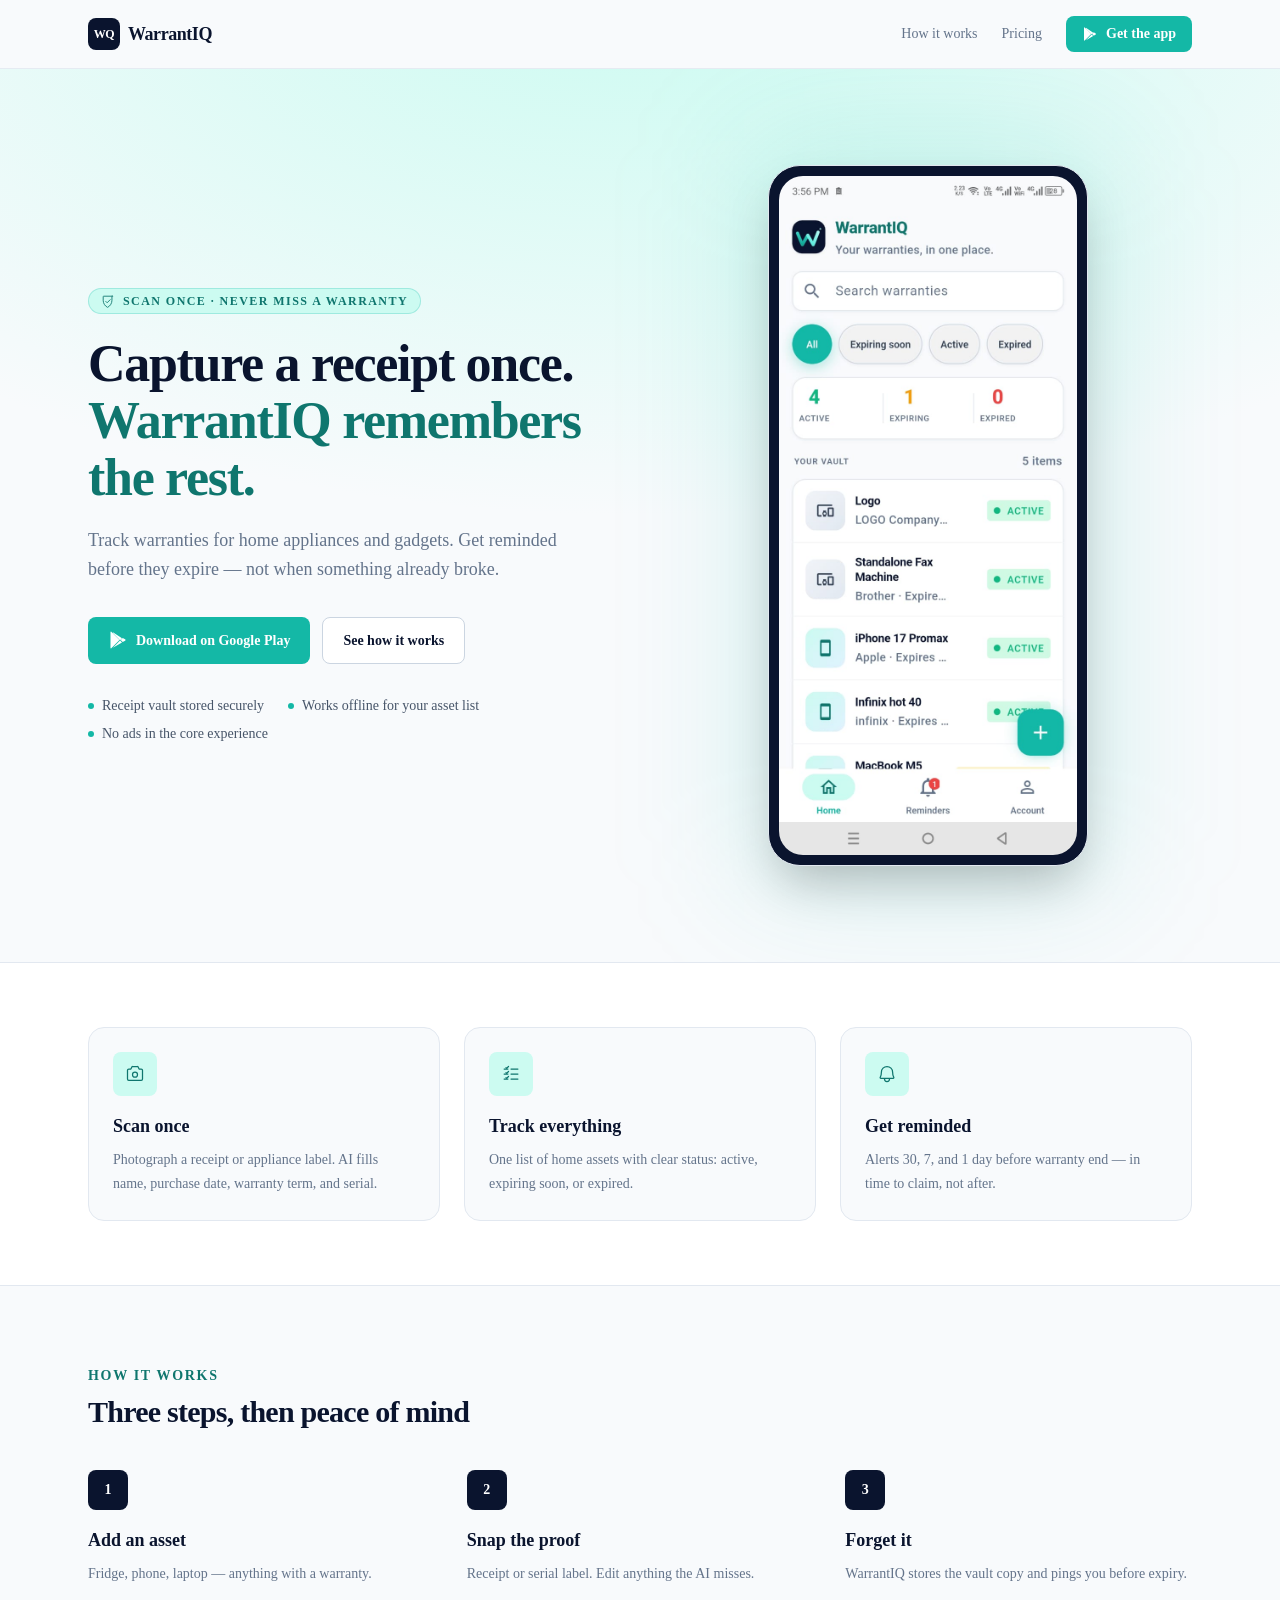
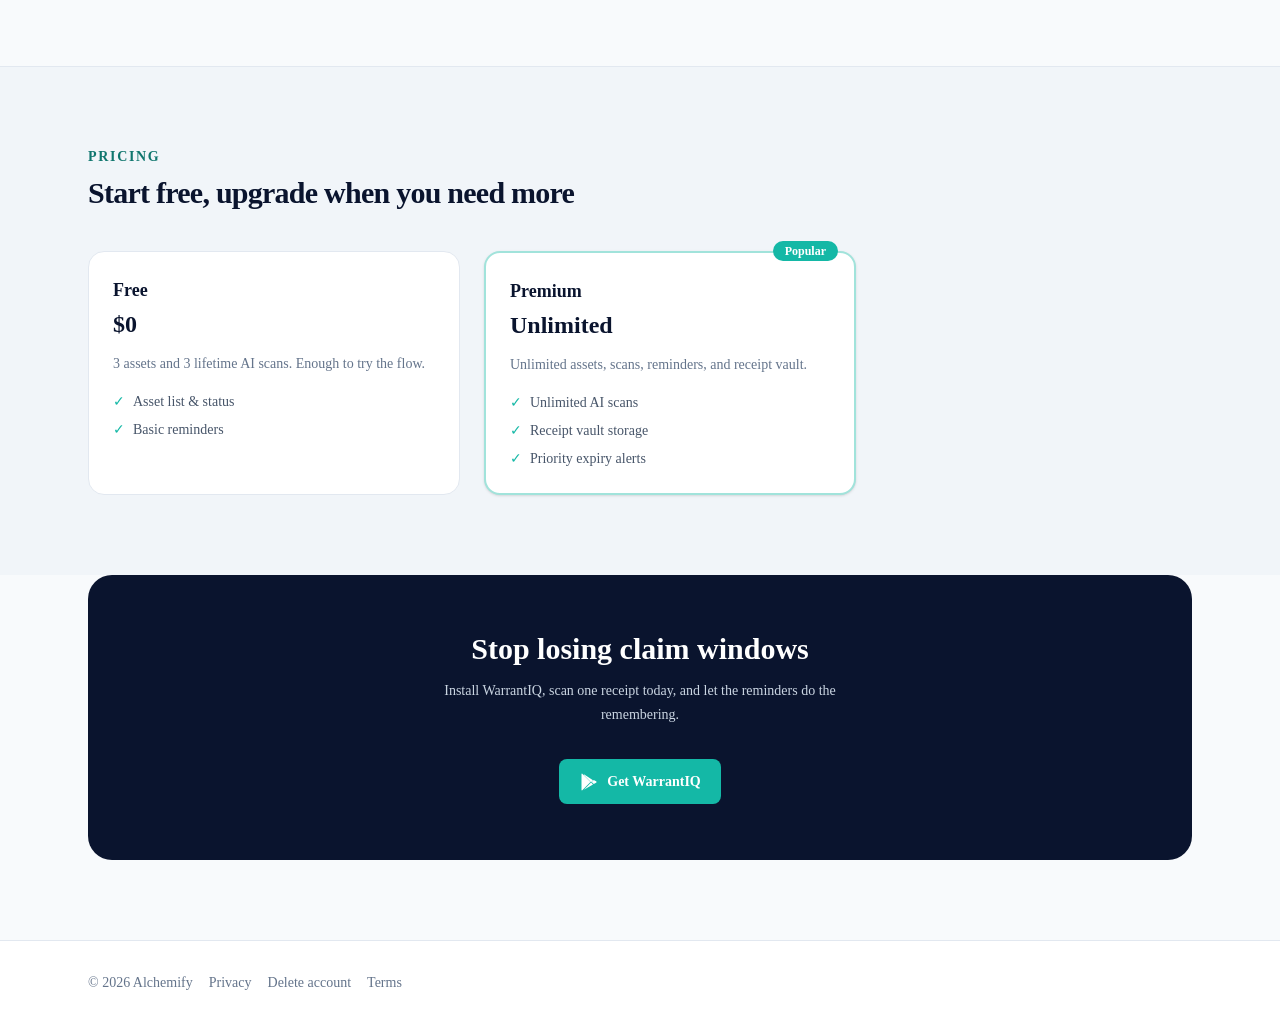
==== commit 207c2a4a: "Publish landing — use real app screenshot in hero. Co-authored-by: Cursor <cursoragent@cursor.com>" ====
--- a/index.html
+++ b/index.html
@@ -1 +1 @@
-<!DOCTYPE html><html lang="en" class="inter_2fe1ab3d-module__-T-KAq__variable"><head><meta charSet="utf-8"/><meta name="viewport" content="width=device-width, initial-scale=1"/><link rel="preload" href="/_next/static/media/83afe278b6a6bb3c-s.p.2bn3s6zvc0dyp.woff2" as="font" crossorigin="" type="font/woff2"/><link rel="stylesheet" href="/_next/static/chunks/0feosm--4wipt.css" data-precedence="next"/><link rel="preload" as="script" fetchPriority="low" href="/_next/static/chunks/2ollp3lmqe_-4.js"/><script src="/_next/static/chunks/35v-h0z1o4lok.js" async=""></script><script src="/_next/static/chunks/37q-zecvqtyhz.js" async=""></script><script src="/_next/static/chunks/1go-d0-019g7x.js" async=""></script><script src="/_next/static/chunks/turbopack-3znwce4l_qr05.js" async=""></script><script src="/_next/static/chunks/2qtzg_fvloncq.js" async=""></script><script src="/_next/static/chunks/1wh7buwt_psrh.js" async=""></script><script src="/_next/static/chunks/032nlelgkxj0d.js" async=""></script><meta name="next-size-adjust" content=""/><title>WarrantIQ — never miss a warranty</title><meta name="description" content="Scan receipts and appliance labels once. WarrantIQ tracks expiry dates and reminds you before the claim window closes."/><meta property="og:title" content="WarrantIQ — never miss a warranty"/><meta property="og:description" content="Scan once. Track warranties. Get reminded before they expire."/><meta property="og:url" content="https://warrantiq.alchemify.space/"/><meta property="og:site_name" content="WarrantIQ"/><meta property="og:type" content="website"/><meta name="twitter:card" content="summary"/><meta name="twitter:title" content="WarrantIQ — never miss a warranty"/><meta name="twitter:description" content="Scan once. Track warranties. Get reminded before they expire."/><script src="/_next/static/chunks/0cz1d0mv5g_q7.js" noModule=""></script></head><body class="inter_2fe1ab3d-module__-T-KAq__className min-h-screen antialiased"><div hidden=""><!--$--><!--/$--></div><div class="flex min-h-screen flex-col"><header class="sticky top-0 z-50 border-b border-[var(--outline)]/80 bg-[var(--background)]/90 backdrop-blur-md"><div class="mx-auto flex max-w-6xl items-center justify-between px-6 py-4"><a class="flex items-center gap-2 text-lg font-bold tracking-tight text-[var(--on-surface)]" href="/"><span class="flex h-8 w-8 items-center justify-center rounded-[var(--radius-sm)] bg-[var(--primary)] text-xs font-extrabold text-white">WQ</span>WarrantIQ</a><nav class="flex items-center gap-4 text-sm sm:gap-6"><a href="#how" class="hidden text-[var(--muted)] transition-colors hover:text-[var(--on-surface)] sm:inline">How it works</a><a href="#pricing" class="hidden text-[var(--muted)] transition-colors hover:text-[var(--on-surface)] sm:inline">Pricing</a><a href="https://play.google.com/store/apps/details?id=space.alchemify.warrantiq" class="btn-primary !px-4 !py-2"><svg class="h-4 w-4" width="20" height="20" viewBox="0 0 24 24" fill="currentColor" aria-hidden="true"><path d="M3.609 1.814L13.792 12 3.61 22.186a1.003 1.003 0 0 1-.61-.92V2.734a1 1 0 0 1 .609-.92zm10.89 10.893l2.302 2.302-10.937 6.333 8.635-8.635zm3.199-3.198l2.807 1.626a1 1 0 0 1 0 1.73l-2.808 1.626L15.206 12l2.492-2.491zM5.864 2.658L16.8 9.99l-2.302 2.302-8.634-8.634z"></path></svg><span class="hidden sm:inline">Get the app</span><span class="sm:hidden">Get app</span></a></nav></div></header><main class="flex-1"><section class="relative overflow-hidden"><div class="pointer-events-none absolute inset-0 bg-[radial-gradient(ellipse_80%_60%_at_50%_-10%,var(--accent-light),transparent)]" aria-hidden="true"></div><div class="relative mx-auto grid max-w-6xl gap-12 px-6 py-16 lg:grid-cols-2 lg:items-center lg:py-24"><div><p class="inline-flex items-center gap-2 rounded-full border border-[var(--accent)]/25 bg-[var(--accent-light)] px-3 py-1 text-xs font-semibold uppercase tracking-[0.12em] text-[var(--accent-dark)]"><svg class="h-3.5 w-3.5" width="24" height="24" viewBox="0 0 256 256" fill="none" stroke="currentColor" stroke-width="16" stroke-linecap="round" stroke-linejoin="round" aria-hidden="true"><path d="M208,40H48a8,8,0,0,0-8,8V114.6c0,53.4,29.2,102.7,76.2,127.6a8,8,0,0,0,7.6,0C170.8,217.3,200,168,200,114.6V48A8,8,0,0,0,208,40Z"></path><polyline points="88 136 112 160 168 104"></polyline></svg>Scan once · never miss a warranty</p><h1 class="mt-5 max-w-xl text-4xl font-extrabold leading-[1.1] tracking-tight text-[var(--on-surface)] sm:text-5xl lg:text-[3.25rem]">Capture a receipt once.<!-- --> <span class="text-[var(--accent-dark)]">WarrantIQ remembers the rest.</span></h1><p class="mt-5 max-w-lg text-lg leading-relaxed text-[var(--muted)]">Track warranties for home appliances and gadgets. Get reminded before they expire — not when something already broke.</p><div class="mt-8 flex flex-wrap gap-3"><a href="https://play.google.com/store/apps/details?id=space.alchemify.warrantiq" class="btn-primary"><svg width="20" height="20" viewBox="0 0 24 24" fill="currentColor" aria-hidden="true"><path d="M3.609 1.814L13.792 12 3.61 22.186a1.003 1.003 0 0 1-.61-.92V2.734a1 1 0 0 1 .609-.92zm10.89 10.893l2.302 2.302-10.937 6.333 8.635-8.635zm3.199-3.198l2.807 1.626a1 1 0 0 1 0 1.73l-2.808 1.626L15.206 12l2.492-2.491zM5.864 2.658L16.8 9.99l-2.302 2.302-8.634-8.634z"></path></svg>Download on Google Play</a><a href="#how" class="btn-secondary">See how it works</a></div><ul class="mt-8 flex flex-col gap-2 sm:flex-row sm:flex-wrap sm:gap-x-6"><li class="flex items-center gap-2 text-sm text-[var(--muted-foreground)]"><span class="h-1.5 w-1.5 shrink-0 rounded-full bg-[var(--accent)]"></span>Receipt vault stored securely</li><li class="flex items-center gap-2 text-sm text-[var(--muted-foreground)]"><span class="h-1.5 w-1.5 shrink-0 rounded-full bg-[var(--accent)]"></span>Works offline for your asset list</li><li class="flex items-center gap-2 text-sm text-[var(--muted-foreground)]"><span class="h-1.5 w-1.5 shrink-0 rounded-full bg-[var(--accent)]"></span>No ads in the core experience</li></ul></div><div class="relative mx-auto w-full max-w-[280px] sm:max-w-[300px]" aria-hidden="true"><div class="absolute -inset-4 rounded-[2rem] bg-[var(--accent)]/10 blur-2xl"></div><div class="relative overflow-hidden rounded-[2rem] border border-[var(--outline)] bg-[var(--primary)] p-3 shadow-xl shadow-[var(--primary)]/20"><div class="rounded-[1.4rem] bg-[var(--background)]"><div class="flex items-center justify-between px-4 pb-2 pt-3"><div class="h-1 w-12 rounded-full bg-[var(--surface-container-high)]"></div><div class="h-2 w-2 rounded-full bg-[var(--accent)]"></div></div><div class="px-4 pb-2"><p class="text-[10px] font-medium uppercase tracking-[0.14em] text-[var(--accent-dark)]">My assets</p><p class="mt-0.5 text-sm font-bold text-[var(--on-surface)]">12 warranties tracked</p></div><div class="space-y-2 px-3 pb-4"><div class="flex items-center gap-2.5 rounded-[var(--radius-md)] border border-[var(--outline)] bg-[var(--surface)] p-2.5"><div class="flex h-9 w-9 shrink-0 items-center justify-center rounded-[var(--radius-sm)] bg-[var(--accent-light)] text-[var(--accent-dark)]"><span class="text-xs font-bold">S</span></div><div class="min-w-0 flex-1"><p class="truncate text-xs font-semibold text-[var(--on-surface)]">Samsung 65&quot; TV</p><p class="truncate text-[10px] text-[var(--muted)]">Samsung · Ends Mar 12, 2027</p></div><span class="shrink-0 rounded-full px-2 py-0.5 text-[9px] font-semibold bg-[var(--success-container)] text-[#047857]">Active</span></div><div class="flex items-center gap-2.5 rounded-[var(--radius-md)] border border-[var(--outline)] bg-[var(--surface)] p-2.5"><div class="flex h-9 w-9 shrink-0 items-center justify-center rounded-[var(--radius-sm)] bg-[var(--accent-light)] text-[var(--accent-dark)]"><span class="text-xs font-bold">L</span></div><div class="min-w-0 flex-1"><p class="truncate text-xs font-semibold text-[var(--on-surface)]">LG French Door Fridge</p><p class="truncate text-[10px] text-[var(--muted)]">LG · Ends in 14 days</p></div><span class="shrink-0 rounded-full px-2 py-0.5 text-[9px] font-semibold bg-[var(--warning-container)] text-[#b45309]">Expiring soon</span></div><div class="flex items-center gap-2.5 rounded-[var(--radius-md)] border border-[var(--outline)] bg-[var(--surface)] p-2.5"><div class="flex h-9 w-9 shrink-0 items-center justify-center rounded-[var(--radius-sm)] bg-[var(--accent-light)] text-[var(--accent-dark)]"><span class="text-xs font-bold">M</span></div><div class="min-w-0 flex-1"><p class="truncate text-xs font-semibold text-[var(--on-surface)]">MacBook Pro 14&quot;</p><p class="truncate text-[10px] text-[var(--muted)]">Apple · Ended Jan 3, 2025</p></div><span class="shrink-0 rounded-full px-2 py-0.5 text-[9px] font-semibold bg-[#fee2e2] text-[var(--error)]">Expired</span></div></div><div class="mx-3 mb-4 flex items-center justify-center gap-2 rounded-[var(--radius-sm)] bg-[var(--accent)] px-3 py-2.5 text-xs font-semibold text-white"><span class="inline-block h-3.5 w-3.5 rounded-sm border-2 border-white/80"></span>Scan receipt</div></div></div></div></div></section><section class="border-y border-[var(--outline)] bg-[var(--surface)]"><div class="mx-auto grid max-w-6xl gap-6 px-6 py-16 sm:grid-cols-3"><article class="group rounded-[var(--radius-lg)] border border-[var(--outline)] bg-[var(--background)] p-6 transition-colors hover:border-[var(--accent)]/30"><div class="flex h-11 w-11 items-center justify-center rounded-[var(--radius-sm)] bg-[var(--accent-light)] text-[var(--accent-dark)] transition-colors group-hover:bg-[var(--accent)] group-hover:text-white"><svg class="h-5 w-5" width="24" height="24" viewBox="0 0 256 256" fill="none" stroke="currentColor" stroke-width="16" stroke-linecap="round" stroke-linejoin="round" aria-hidden="true"><path d="M208,64H180.28L166.65,35.56A8,8,0,0,0,159.34,32H96.66a8,8,0,0,0-7.31,3.56L75.71,64H48A16,16,0,0,0,32,80V192a16,16,0,0,0,16,16H208a16,16,0,0,0,16-16V80A16,16,0,0,0,208,64Z"></path><circle cx="128" cy="136" r="32"></circle></svg></div><h2 class="mt-4 text-lg font-semibold text-[var(--on-surface)]">Scan once</h2><p class="mt-2 text-sm leading-6 text-[var(--muted)]">Photograph a receipt or appliance label. AI fills name, purchase date, warranty term, and serial.</p></article><article class="group rounded-[var(--radius-lg)] border border-[var(--outline)] bg-[var(--background)] p-6 transition-colors hover:border-[var(--accent)]/30"><div class="flex h-11 w-11 items-center justify-center rounded-[var(--radius-sm)] bg-[var(--accent-light)] text-[var(--accent-dark)] transition-colors group-hover:bg-[var(--accent)] group-hover:text-white"><svg class="h-5 w-5" width="24" height="24" viewBox="0 0 256 256" fill="none" stroke="currentColor" stroke-width="16" stroke-linecap="round" stroke-linejoin="round" aria-hidden="true"><path d="M40,64H88"></path><path d="M40,128H88"></path><path d="M40,192H88"></path><path d="M128,64H216"></path><path d="M128,128H216"></path><path d="M128,192H216"></path><polyline points="64 48 72 56 96 32"></polyline><polyline points="64 112 72 120 96 96"></polyline><polyline points="64 176 72 184 96 160"></polyline></svg></div><h2 class="mt-4 text-lg font-semibold text-[var(--on-surface)]">Track everything</h2><p class="mt-2 text-sm leading-6 text-[var(--muted)]">One list of home assets with clear status: active, expiring soon, or expired.</p></article><article class="group rounded-[var(--radius-lg)] border border-[var(--outline)] bg-[var(--background)] p-6 transition-colors hover:border-[var(--accent)]/30"><div class="flex h-11 w-11 items-center justify-center rounded-[var(--radius-sm)] bg-[var(--accent-light)] text-[var(--accent-dark)] transition-colors group-hover:bg-[var(--accent)] group-hover:text-white"><svg class="h-5 w-5" width="24" height="24" viewBox="0 0 256 256" fill="none" stroke="currentColor" stroke-width="16" stroke-linecap="round" stroke-linejoin="round" aria-hidden="true"><path d="M56,104a72,72,0,0,1,144,0c0,35.82,8.3,56.6,14.9,68A8,8,0,0,1,208,184H48a8,8,0,0,1-6.88-12C47.71,160.6,56,139.81,56,104Z"></path><path d="M96,192a32,32,0,0,0,64,0"></path></svg></div><h2 class="mt-4 text-lg font-semibold text-[var(--on-surface)]">Get reminded</h2><p class="mt-2 text-sm leading-6 text-[var(--muted)]">Alerts 30, 7, and 1 day before warranty end — in time to claim, not after.</p></article></div></section><section id="how" class="scroll-mt-24 py-20"><div class="mx-auto max-w-6xl px-6"><p class="text-sm font-semibold uppercase tracking-[0.12em] text-[var(--accent-dark)]">How it works</p><h2 class="mt-2 text-3xl font-bold tracking-tight text-[var(--on-surface)]">Three steps, then peace of mind</h2><ol class="mt-10 grid gap-8 sm:grid-cols-3"><li class="relative"><span class="flex h-10 w-10 items-center justify-center rounded-[var(--radius-sm)] bg-[var(--primary)] text-sm font-bold text-white">1</span><h3 class="mt-4 text-lg font-semibold text-[var(--on-surface)]">Add an asset</h3><p class="mt-2 text-sm leading-6 text-[var(--muted)]">Fridge, phone, laptop — anything with a warranty.</p></li><li class="relative"><span class="flex h-10 w-10 items-center justify-center rounded-[var(--radius-sm)] bg-[var(--primary)] text-sm font-bold text-white">2</span><h3 class="mt-4 text-lg font-semibold text-[var(--on-surface)]">Snap the proof</h3><p class="mt-2 text-sm leading-6 text-[var(--muted)]">Receipt or serial label. Edit anything the AI misses.</p></li><li class="relative"><span class="flex h-10 w-10 items-center justify-center rounded-[var(--radius-sm)] bg-[var(--primary)] text-sm font-bold text-white">3</span><h3 class="mt-4 text-lg font-semibold text-[var(--on-surface)]">Forget it</h3><p class="mt-2 text-sm leading-6 text-[var(--muted)]">WarrantIQ stores the vault copy and pings you before expiry.</p></li></ol></div></section><section id="pricing" class="scroll-mt-24 border-t border-[var(--outline)] bg-[var(--surface-container)] py-20"><div class="mx-auto max-w-6xl px-6"><p class="text-sm font-semibold uppercase tracking-[0.12em] text-[var(--accent-dark)]">Pricing</p><h2 class="mt-2 text-3xl font-bold tracking-tight text-[var(--on-surface)]">Start free, upgrade when you need more</h2><div class="mt-10 grid gap-6 sm:grid-cols-2 lg:max-w-3xl"><article class="rounded-[var(--radius-lg)] border border-[var(--outline)] bg-[var(--surface)] p-6"><h3 class="text-lg font-semibold text-[var(--on-surface)]">Free</h3><p class="mt-1 text-2xl font-extrabold text-[var(--on-surface)]">$0</p><p class="mt-3 text-sm leading-6 text-[var(--muted)]">3 assets and 3 lifetime AI scans. Enough to try the flow.</p><ul class="mt-4 space-y-2 text-sm text-[var(--muted-foreground)]"><li class="flex gap-2"><span class="text-[var(--accent)]">✓</span> Asset list &amp; status</li><li class="flex gap-2"><span class="text-[var(--accent)]">✓</span> Basic reminders</li></ul></article><article class="relative rounded-[var(--radius-lg)] border-2 border-[var(--accent)]/40 bg-[var(--surface)] p-6 shadow-sm shadow-[var(--accent)]/5"><span class="absolute -top-3 right-4 rounded-full bg-[var(--accent)] px-3 py-0.5 text-xs font-semibold text-white">Popular</span><h3 class="text-lg font-semibold text-[var(--on-surface)]">Premium</h3><p class="mt-1 text-2xl font-extrabold text-[var(--on-surface)]">Unlimited</p><p class="mt-3 text-sm leading-6 text-[var(--muted)]">Unlimited assets, scans, reminders, and receipt vault.</p><ul class="mt-4 space-y-2 text-sm text-[var(--muted-foreground)]"><li class="flex gap-2"><span class="text-[var(--accent)]">✓</span> Unlimited AI scans</li><li class="flex gap-2"><span class="text-[var(--accent)]">✓</span> Receipt vault storage</li><li class="flex gap-2"><span class="text-[var(--accent)]">✓</span> Priority expiry alerts</li></ul></article></div></div></section><section class="mx-auto max-w-6xl px-6 pb-20"><div class="relative overflow-hidden rounded-[var(--radius-xl)] bg-[var(--primary)] px-8 py-14 text-center sm:px-12"><div class="pointer-events-none absolute inset-0 bg-[radial-gradient(ellipse_at_top_right,var(--accent)/20,transparent_60%)]" aria-hidden="true"></div><h2 class="text-2xl font-bold text-white sm:text-3xl">Stop losing claim windows</h2><p class="mx-auto mt-3 max-w-md text-sm leading-6 text-slate-300">Install WarrantIQ, scan one receipt today, and let the reminders do the remembering.</p><a href="https://play.google.com/store/apps/details?id=space.alchemify.warrantiq" class="btn-primary mt-8 !bg-[var(--accent)] hover:!bg-[var(--accent-hover)]"><svg width="20" height="20" viewBox="0 0 24 24" fill="currentColor" aria-hidden="true"><path d="M3.609 1.814L13.792 12 3.61 22.186a1.003 1.003 0 0 1-.61-.92V2.734a1 1 0 0 1 .609-.92zm10.89 10.893l2.302 2.302-10.937 6.333 8.635-8.635zm3.199-3.198l2.807 1.626a1 1 0 0 1 0 1.73l-2.808 1.626L15.206 12l2.492-2.491zM5.864 2.658L16.8 9.99l-2.302 2.302-8.634-8.634z"></path></svg>Get WarrantIQ</a></div></section></main><footer class="border-t border-[var(--outline)] bg-[var(--surface)]"><div class="mx-auto flex max-w-6xl flex-wrap items-center gap-4 px-6 py-8 text-sm text-[var(--muted)]"><span>© <!-- -->2026<!-- --> Alchemify</span><a class="transition-colors hover:text-[var(--on-surface)]" href="/privacy/">Privacy</a><a class="transition-colors hover:text-[var(--on-surface)]" href="/delete-account/">Delete account</a><a class="transition-colors hover:text-[var(--on-surface)]" href="/terms/">Terms</a></div></footer></div><!--$--><!--/$--><script src="/_next/static/chunks/2ollp3lmqe_-4.js" id="_R_" async=""></script><script>(self.__next_f=self.__next_f||[]).push([0])</script><script>self.__next_f.push([1,"1:\"$Sreact.fragment\"\n2:I[73921,[\"/_next/static/chunks/2qtzg_fvloncq.js\",\"/_next/static/chunks/1wh7buwt_psrh.js\"],\"default\"]\n3:I[59787,[\"/_next/static/chunks/2qtzg_fvloncq.js\",\"/_next/static/chunks/1wh7buwt_psrh.js\"],\"default\"]\n4:I[39079,[\"/_next/static/chunks/2qtzg_fvloncq.js\",\"/_next/static/chunks/1wh7buwt_psrh.js\",\"/_next/static/chunks/032nlelgkxj0d.js\"],\"\"]\n13:I[14040,[\"/_next/static/chunks/2qtzg_fvloncq.js\",\"/_next/static/chunks/1wh7buwt_psrh.js\"],\"default\",1]\n:HL[\"/_next/static/chunks/0feosm--4wipt.css\",\"style\"]\n:HL[\"/_next/static/media/83afe278b6a6bb3c-s.p.2bn3s6zvc0dyp.woff2\",\"font\",{\"crossOrigin\":\"\",\"type\":\"font/woff2\"}]\n"])</script><script>self.__next_f.push([1,"0:{\"P\":null,\"c\":[\"\",\"\"],\"q\":\"\",\"i\":false,\"f\":[[[\"\",{\"children\":[\"__PAGE__\",{}]},\"$undefined\",\"$undefined\",16],[[\"$\",\"$1\",\"c\",{\"children\":[[[\"$\",\"link\",\"0\",{\"rel\":\"stylesheet\",\"href\":\"/_next/static/chunks/0feosm--4wipt.css\",\"precedence\":\"next\",\"crossOrigin\":\"$undefined\",\"nonce\":\"$undefined\"}],[\"$\",\"script\",\"script-0\",{\"src\":\"/_next/static/chunks/2qtzg_fvloncq.js\",\"async\":true,\"nonce\":\"$undefined\"}],[\"$\",\"script\",\"script-1\",{\"src\":\"/_next/static/chunks/1wh7buwt_psrh.js\",\"async\":true,\"nonce\":\"$undefined\"}]],[\"$\",\"html\",null,{\"lang\":\"en\",\"className\":\"inter_2fe1ab3d-module__-T-KAq__variable\",\"children\":[\"$\",\"body\",null,{\"className\":\"inter_2fe1ab3d-module__-T-KAq__className min-h-screen antialiased\",\"children\":[\"$\",\"$L2\",null,{\"parallelRouterKey\":\"children\",\"error\":\"$undefined\",\"errorStyles\":\"$undefined\",\"errorScripts\":\"$undefined\",\"template\":[\"$\",\"$L3\",null,{}],\"templateStyles\":\"$undefined\",\"templateScripts\":\"$undefined\",\"notFound\":[[[\"$\",\"title\",null,{\"children\":\"404: This page could not be found.\"}],[\"$\",\"div\",null,{\"style\":{\"fontFamily\":\"system-ui,\\\"Segoe UI\\\",Roboto,Helvetica,Arial,sans-serif,\\\"Apple Color Emoji\\\",\\\"Segoe UI Emoji\\\"\",\"height\":\"100vh\",\"textAlign\":\"center\",\"display\":\"flex\",\"flexDirection\":\"column\",\"alignItems\":\"center\",\"justifyContent\":\"center\"},\"children\":[\"$\",\"div\",null,{\"children\":[[\"$\",\"style\",null,{\"dangerouslySetInnerHTML\":{\"__html\":\"body{color:#000;background:#fff;margin:0}.next-error-h1{border-right:1px solid rgba(0,0,0,.3)}@media (prefers-color-scheme:dark){body{color:#fff;background:#000}.next-error-h1{border-right:1px solid rgba(255,255,255,.3)}}\"}}],[\"$\",\"h1\",null,{\"className\":\"next-error-h1\",\"style\":{\"display\":\"inline-block\",\"margin\":\"0 20px 0 0\",\"padding\":\"0 23px 0 0\",\"fontSize\":24,\"fontWeight\":500,\"verticalAlign\":\"top\",\"lineHeight\":\"49px\"},\"children\":404}],[\"$\",\"div\",null,{\"style\":{\"display\":\"inline-block\"},\"children\":[\"$\",\"h2\",null,{\"style\":{\"fontSize\":14,\"fontWeight\":400,\"lineHeight\":\"49px\",\"margin\":0},\"children\":\"This page could not be found.\"}]}]]}]}]],[]],\"forbidden\":\"$undefined\",\"unauthorized\":\"$undefined\"}]}]}]]}],{\"children\":[[\"$\",\"$1\",\"c\",{\"children\":[[\"$\",\"div\",null,{\"className\":\"flex min-h-screen flex-col\",\"children\":[[\"$\",\"header\",null,{\"className\":\"sticky top-0 z-50 border-b border-[var(--outline)]/80 bg-[var(--background)]/90 backdrop-blur-md\",\"children\":[\"$\",\"div\",null,{\"className\":\"mx-auto flex max-w-6xl items-center justify-between px-6 py-4\",\"children\":[[\"$\",\"$L4\",null,{\"href\":\"/\",\"className\":\"flex items-center gap-2 text-lg font-bold tracking-tight text-[var(--on-surface)]\",\"children\":[[\"$\",\"span\",null,{\"className\":\"flex h-8 w-8 items-center justify-center rounded-[var(--radius-sm)] bg-[var(--primary)] text-xs font-extrabold text-white\",\"children\":\"WQ\"}],\"WarrantIQ\"]}],[\"$\",\"nav\",null,{\"className\":\"flex items-center gap-4 text-sm sm:gap-6\",\"children\":[[\"$\",\"a\",null,{\"href\":\"#how\",\"className\":\"hidden text-[var(--muted)] transition-colors hover:text-[var(--on-surface)] sm:inline\",\"children\":\"How it works\"}],[\"$\",\"a\",null,{\"href\":\"#pricing\",\"className\":\"hidden text-[var(--muted)] transition-colors hover:text-[var(--on-surface)] sm:inline\",\"children\":\"Pricing\"}],[\"$\",\"a\",null,{\"href\":\"https://play.google.com/store/apps/details?id=space.alchemify.warrantiq\",\"className\":\"btn-primary !px-4 !py-2\",\"children\":[[\"$\",\"svg\",null,{\"className\":\"h-4 w-4\",\"width\":\"20\",\"height\":\"20\",\"viewBox\":\"0 0 24 24\",\"fill\":\"currentColor\",\"aria-hidden\":true,\"children\":[\"$\",\"path\",null,{\"d\":\"M3.609 1.814L13.792 12 3.61 22.186a1.003 1.003 0 0 1-.61-.92V2.734a1 1 0 0 1 .609-.92zm10.89 10.893l2.302 2.302-10.937 6.333 8.635-8.635zm3.199-3.198l2.807 1.626a1 1 0 0 1 0 1.73l-2.808 1.626L15.206 12l2.492-2.491zM5.864 2.658L16.8 9.99l-2.302 2.302-8.634-8.634z\"}]}],[\"$\",\"span\",null,{\"className\":\"hidden sm:inline\",\"children\":\"Get the app\"}],[\"$\",\"span\",null,{\"className\":\"sm:hidden\",\"children\":\"Get app\"}]]}]]}]]}]}],[\"$\",\"main\",null,{\"className\":\"flex-1\",\"children\":[[\"$\",\"section\",null,{\"className\":\"relative overflow-hidden\",\"children\":[[\"$\",\"div\",null,{\"className\":\"pointer-events-none absolute inset-0 bg-[radial-gradient(ellipse_80%_60%_at_50%_-10%,var(--accent-light),transparent)]\",\"aria-hidden\":\"true\"}],[\"$\",\"div\",null,{\"className\":\"relative mx-auto grid max-w-6xl gap-12 px-6 py-16 lg:grid-cols-2 lg:items-center lg:py-24\",\"children\":[[\"$\",\"div\",null,{\"children\":[[\"$\",\"p\",null,{\"className\":\"inline-flex items-center gap-2 rounded-full border border-[var(--accent)]/25 bg-[var(--accent-light)] px-3 py-1 text-xs font-semibold uppercase tracking-[0.12em] text-[var(--accent-dark)]\",\"children\":[\"$L5\",\"Scan once · never miss a warranty\"]}],\"$L6\",\"$L7\",\"$L8\",\"$L9\"]}],\"$La\"]}]]}],\"$Lb\",\"$Lc\",\"$Ld\",\"$Le\"]}],\"$Lf\"]}],[\"$L10\"],\"$L11\"]}],{},null,false,null]},null,false,null],\"$L12\",false]],\"m\":\"$undefined\",\"G\":[\"$13\",[\"$L14\"]],\"S\":true,\"h\":null,\"s\":\"$undefined\",\"l\":\"$undefined\",\"p\":\"$undefined\",\"d\":\"$undefined\",\"b\":\"dXT2wc31yzDBeaNMP2cEx\"}\n"])</script><script>self.__next_f.push([1,"15:I[97940,[\"/_next/static/chunks/2qtzg_fvloncq.js\",\"/_next/static/chunks/1wh7buwt_psrh.js\"],\"OutletBoundary\"]\n16:\"$Sreact.suspense\"\n18:I[97940,[\"/_next/static/chunks/2qtzg_fvloncq.js\",\"/_next/static/chunks/1wh7buwt_psrh.js\"],\"ViewportBoundary\"]\n1a:I[97940,[\"/_next/static/chunks/2qtzg_fvloncq.js\",\"/_next/static/chunks/1wh7buwt_psrh.js\"],\"MetadataBoundary\"]\n5:[\"$\",\"svg\",null,{\"className\":\"h-3.5 w-3.5\",\"width\":\"24\",\"height\":\"24\",\"viewBox\":\"0 0 256 256\",\"fill\":\"none\",\"stroke\":\"currentColor\",\"strokeWidth\":\"16\",\"strokeLinecap\":\"round\",\"strokeLinejoin\":\"round\",\"aria-hidden\":true,\"children\":[[\"$\",\"path\",null,{\"d\":\"M208,40H48a8,8,0,0,0-8,8V114.6c0,53.4,29.2,102.7,76.2,127.6a8,8,0,0,0,7.6,0C170.8,217.3,200,168,200,114.6V48A8,8,0,0,0,208,40Z\"}],[\"$\",\"polyline\",null,{\"points\":\"88 136 112 160 168 104\"}]]}]\n6:[\"$\",\"h1\",null,{\"className\":\"mt-5 max-w-xl text-4xl font-extrabold leading-[1.1] tracking-tight text-[var(--on-surface)] sm:text-5xl lg:text-[3.25rem]\",\"children\":[\"Capture a receipt once.\",\" \",[\"$\",\"span\",null,{\"className\":\"text-[var(--accent-dark)]\",\"children\":\"WarrantIQ remembers the rest.\"}]]}]\n7:[\"$\",\"p\",null,{\"className\":\"mt-5 max-w-lg text-lg leading-relaxed text-[var(--muted)]\",\"children\":\"Track warranties for home appliances and gadgets. Get reminded before they expire — not when something already broke.\"}]\n8:[\"$\",\"div\",null,{\"className\":\"mt-8 flex flex-wrap gap-3\",\"children\":[[\"$\",\"a\",null,{\"href\":\"https://play.google.com/store/apps/details?id=space.alchemify.warrantiq\",\"className\":\"btn-primary\",\"children\":[[\"$\",\"svg\",null,{\"className\":\"$undefined\",\"width\":\"20\",\"height\":\"20\",\"viewBox\":\"0 0 24 24\",\"fill\":\"currentColor\",\"aria-hidden\":true,\"children\":[\"$\",\"path\",null,{\"d\":\"M3.609 1.814L13.792 12 3.61 22.186a1.003 1.003 0 0 1-.61-.92V2.734a1 1 0 0 1 .609-.92zm10.89 10.893l2.302 2.302-10.937 6.333 8.635-8.635zm3.199-3.198l2.807 1.626a1 1 0 0 1 0 1.73l-2.808 1.626L15.206 12l2.492-2.491zM5.864 2.658L16.8 9.99l-2.302 2.302-8.634-8.634z\"}]}],\"Download on Google Play\"]}],[\"$\",\"a\",null,{\"href\":\"#how\",\"className\":\"btn-secondary\",\"children\":\"See how it works\"}]]}]\n9:[\"$\",\"ul\",null,{\"className\":\"mt-8 flex flex-col gap-2 sm:flex-row sm:flex-wrap sm:gap-x-6\",\"children\":[[\"$\",\"li\",\"Receipt vault stored securely\",{\"className\":\"flex items-center gap-2 text-sm text-[var(--muted-foreground)]\",\"children\":[[\"$\",\"span\",null,{\"className\":\"h-1.5 w-1.5 shrink-0 rounded-full bg-[var(--accent)]\"}],\"Receipt vault stored securely\"]}],[\"$\",\"li\",\"Works offline for your asset list\",{\"className\":\"flex items-center gap-2 text-sm text-[var(--muted-foreground)]\",\"children\":[[\"$\",\"span\",null,{\"className\":\"h-1.5 w-1.5 shrink-0 rounded-full bg-[var(--accent)]\"}],\"Works offline for your asset list\"]}],[\"$\",\"li\",\"No ads in the core experience\",{\"className\":\"flex items-center gap-2 text-sm text-[var(--muted-foreground)]\",\"children\":[[\"$\",\"span\",null,{\"className\":\"h-1.5 w-1.5 shrink-0 rounded-full bg-[var(--accent)]\"}],\"No ads in the core experience\"]}]]}]\n"])</script><script>self.__next_f.push([1,"a:[\"$\",\"div\",null,{\"className\":\"relative mx-auto w-full max-w-[280px] sm:max-w-[300px]\",\"aria-hidden\":\"true\",\"children\":[[\"$\",\"div\",null,{\"className\":\"absolute -inset-4 rounded-[2rem] bg-[var(--accent)]/10 blur-2xl\"}],[\"$\",\"div\",null,{\"className\":\"relative overflow-hidden rounded-[2rem] border border-[var(--outline)] bg-[var(--primary)] p-3 shadow-xl shadow-[var(--primary)]/20\",\"children\":[\"$\",\"div\",null,{\"className\":\"rounded-[1.4rem] bg-[var(--background)]\",\"children\":[[\"$\",\"div\",null,{\"className\":\"flex items-center justify-between px-4 pb-2 pt-3\",\"children\":[[\"$\",\"div\",null,{\"className\":\"h-1 w-12 rounded-full bg-[var(--surface-container-high)]\"}],[\"$\",\"div\",null,{\"className\":\"h-2 w-2 rounded-full bg-[var(--accent)]\"}]]}],[\"$\",\"div\",null,{\"className\":\"px-4 pb-2\",\"children\":[[\"$\",\"p\",null,{\"className\":\"text-[10px] font-medium uppercase tracking-[0.14em] text-[var(--accent-dark)]\",\"children\":\"My assets\"}],[\"$\",\"p\",null,{\"className\":\"mt-0.5 text-sm font-bold text-[var(--on-surface)]\",\"children\":\"12 warranties tracked\"}]]}],[\"$\",\"div\",null,{\"className\":\"space-y-2 px-3 pb-4\",\"children\":[[\"$\",\"div\",\"Samsung 65\\\" TV\",{\"className\":\"flex items-center gap-2.5 rounded-[var(--radius-md)] border border-[var(--outline)] bg-[var(--surface)] p-2.5\",\"children\":[[\"$\",\"div\",null,{\"className\":\"flex h-9 w-9 shrink-0 items-center justify-center rounded-[var(--radius-sm)] bg-[var(--accent-light)] text-[var(--accent-dark)]\",\"children\":[\"$\",\"span\",null,{\"className\":\"text-xs font-bold\",\"children\":\"S\"}]}],[\"$\",\"div\",null,{\"className\":\"min-w-0 flex-1\",\"children\":[[\"$\",\"p\",null,{\"className\":\"truncate text-xs font-semibold text-[var(--on-surface)]\",\"children\":\"Samsung 65\\\" TV\"}],[\"$\",\"p\",null,{\"className\":\"truncate text-[10px] text-[var(--muted)]\",\"children\":\"Samsung · Ends Mar 12, 2027\"}]]}],[\"$\",\"span\",null,{\"className\":\"shrink-0 rounded-full px-2 py-0.5 text-[9px] font-semibold bg-[var(--success-container)] text-[#047857]\",\"children\":\"Active\"}]]}],[\"$\",\"div\",\"LG French Door Fridge\",{\"className\":\"flex items-center gap-2.5 rounded-[var(--radius-md)] border border-[var(--outline)] bg-[var(--surface)] p-2.5\",\"children\":[[\"$\",\"div\",null,{\"className\":\"flex h-9 w-9 shrink-0 items-center justify-center rounded-[var(--radius-sm)] bg-[var(--accent-light)] text-[var(--accent-dark)]\",\"children\":[\"$\",\"span\",null,{\"className\":\"text-xs font-bold\",\"children\":\"L\"}]}],[\"$\",\"div\",null,{\"className\":\"min-w-0 flex-1\",\"children\":[[\"$\",\"p\",null,{\"className\":\"truncate text-xs font-semibold text-[var(--on-surface)]\",\"children\":\"LG French Door Fridge\"}],[\"$\",\"p\",null,{\"className\":\"truncate text-[10px] text-[var(--muted)]\",\"children\":\"LG · Ends in 14 days\"}]]}],[\"$\",\"span\",null,{\"className\":\"shrink-0 rounded-full px-2 py-0.5 text-[9px] font-semibold bg-[var(--warning-container)] text-[#b45309]\",\"children\":\"Expiring soon\"}]]}],[\"$\",\"div\",\"MacBook Pro 14\\\"\",{\"className\":\"flex items-center gap-2.5 rounded-[var(--radius-md)] border border-[var(--outline)] bg-[var(--surface)] p-2.5\",\"children\":[[\"$\",\"div\",null,{\"className\":\"flex h-9 w-9 shrink-0 items-center justify-center rounded-[var(--radius-sm)] bg-[var(--accent-light)] text-[var(--accent-dark)]\",\"children\":[\"$\",\"span\",null,{\"className\":\"text-xs font-bold\",\"children\":\"M\"}]}],[\"$\",\"div\",null,{\"className\":\"min-w-0 flex-1\",\"children\":[[\"$\",\"p\",null,{\"className\":\"truncate text-xs font-semibold text-[var(--on-surface)]\",\"children\":\"MacBook Pro 14\\\"\"}],[\"$\",\"p\",null,{\"className\":\"truncate text-[10px] text-[var(--muted)]\",\"children\":\"Apple · Ended Jan 3, 2025\"}]]}],[\"$\",\"span\",null,{\"className\":\"shrink-0 rounded-full px-2 py-0.5 text-[9px] font-semibold bg-[#fee2e2] text-[var(--error)]\",\"children\":\"Expired\"}]]}]]}],[\"$\",\"div\",null,{\"className\":\"mx-3 mb-4 flex items-center justify-center gap-2 rounded-[var(--radius-sm)] bg-[var(--accent)] px-3 py-2.5 text-xs font-semibold text-white\",\"children\":[[\"$\",\"span\",null,{\"className\":\"inline-block h-3.5 w-3.5 rounded-sm border-2 border-white/80\"}],\"Scan receipt\"]}]]}]}]]}]\n"])</script><script>self.__next_f.push([1,"b:[\"$\",\"section\",null,{\"className\":\"border-y border-[var(--outline)] bg-[var(--surface)]\",\"children\":[\"$\",\"div\",null,{\"className\":\"mx-auto grid max-w-6xl gap-6 px-6 py-16 sm:grid-cols-3\",\"children\":[[\"$\",\"article\",\"Scan once\",{\"className\":\"group rounded-[var(--radius-lg)] border border-[var(--outline)] bg-[var(--background)] p-6 transition-colors hover:border-[var(--accent)]/30\",\"children\":[[\"$\",\"div\",null,{\"className\":\"flex h-11 w-11 items-center justify-center rounded-[var(--radius-sm)] bg-[var(--accent-light)] text-[var(--accent-dark)] transition-colors group-hover:bg-[var(--accent)] group-hover:text-white\",\"children\":[\"$\",\"svg\",null,{\"className\":\"h-5 w-5\",\"width\":\"24\",\"height\":\"24\",\"viewBox\":\"0 0 256 256\",\"fill\":\"none\",\"stroke\":\"currentColor\",\"strokeWidth\":\"16\",\"strokeLinecap\":\"round\",\"strokeLinejoin\":\"round\",\"aria-hidden\":true,\"children\":[[\"$\",\"path\",null,{\"d\":\"M208,64H180.28L166.65,35.56A8,8,0,0,0,159.34,32H96.66a8,8,0,0,0-7.31,3.56L75.71,64H48A16,16,0,0,0,32,80V192a16,16,0,0,0,16,16H208a16,16,0,0,0,16-16V80A16,16,0,0,0,208,64Z\"}],[\"$\",\"circle\",null,{\"cx\":\"128\",\"cy\":\"136\",\"r\":\"32\"}]]}]}],[\"$\",\"h2\",null,{\"className\":\"mt-4 text-lg font-semibold text-[var(--on-surface)]\",\"children\":\"Scan once\"}],[\"$\",\"p\",null,{\"className\":\"mt-2 text-sm leading-6 text-[var(--muted)]\",\"children\":\"Photograph a receipt or appliance label. AI fills name, purchase date, warranty term, and serial.\"}]]}],[\"$\",\"article\",\"Track everything\",{\"className\":\"group rounded-[var(--radius-lg)] border border-[var(--outline)] bg-[var(--background)] p-6 transition-colors hover:border-[var(--accent)]/30\",\"children\":[[\"$\",\"div\",null,{\"className\":\"flex h-11 w-11 items-center justify-center rounded-[var(--radius-sm)] bg-[var(--accent-light)] text-[var(--accent-dark)] transition-colors group-hover:bg-[var(--accent)] group-hover:text-white\",\"children\":[\"$\",\"svg\",null,{\"className\":\"h-5 w-5\",\"width\":\"24\",\"height\":\"24\",\"viewBox\":\"0 0 256 256\",\"fill\":\"none\",\"stroke\":\"currentColor\",\"strokeWidth\":\"16\",\"strokeLinecap\":\"round\",\"strokeLinejoin\":\"round\",\"aria-hidden\":true,\"children\":[[\"$\",\"path\",null,{\"d\":\"M40,64H88\"}],[\"$\",\"path\",null,{\"d\":\"M40,128H88\"}],[\"$\",\"path\",null,{\"d\":\"M40,192H88\"}],[\"$\",\"path\",null,{\"d\":\"M128,64H216\"}],[\"$\",\"path\",null,{\"d\":\"M128,128H216\"}],[\"$\",\"path\",null,{\"d\":\"M128,192H216\"}],[\"$\",\"polyline\",null,{\"points\":\"64 48 72 56 96 32\"}],[\"$\",\"polyline\",null,{\"points\":\"64 112 72 120 96 96\"}],[\"$\",\"polyline\",null,{\"points\":\"64 176 72 184 96 160\"}]]}]}],[\"$\",\"h2\",null,{\"className\":\"mt-4 text-lg font-semibold text-[var(--on-surface)]\",\"children\":\"Track everything\"}],[\"$\",\"p\",null,{\"className\":\"mt-2 text-sm leading-6 text-[var(--muted)]\",\"children\":\"One list of home assets with clear status: active, expiring soon, or expired.\"}]]}],[\"$\",\"article\",\"Get reminded\",{\"className\":\"group rounded-[var(--radius-lg)] border border-[var(--outline)] bg-[var(--background)] p-6 transition-colors hover:border-[var(--accent)]/30\",\"children\":[[\"$\",\"div\",null,{\"className\":\"flex h-11 w-11 items-center justify-center rounded-[var(--radius-sm)] bg-[var(--accent-light)] text-[var(--accent-dark)] transition-colors group-hover:bg-[var(--accent)] group-hover:text-white\",\"children\":[\"$\",\"svg\",null,{\"className\":\"h-5 w-5\",\"width\":\"24\",\"height\":\"24\",\"viewBox\":\"0 0 256 256\",\"fill\":\"none\",\"stroke\":\"currentColor\",\"strokeWidth\":\"16\",\"strokeLinecap\":\"round\",\"strokeLinejoin\":\"round\",\"aria-hidden\":true,\"children\":[[\"$\",\"path\",null,{\"d\":\"M56,104a72,72,0,0,1,144,0c0,35.82,8.3,56.6,14.9,68A8,8,0,0,1,208,184H48a8,8,0,0,1-6.88-12C47.71,160.6,56,139.81,56,104Z\"}],[\"$\",\"path\",null,{\"d\":\"M96,192a32,32,0,0,0,64,0\"}]]}]}],[\"$\",\"h2\",null,{\"className\":\"mt-4 text-lg font-semibold text-[var(--on-surface)]\",\"children\":\"Get reminded\"}],[\"$\",\"p\",null,{\"className\":\"mt-2 text-sm leading-6 text-[var(--muted)]\",\"children\":\"Alerts 30, 7, and 1 day before warranty end — in time to claim, not after.\"}]]}]]}]}]\n"])</script><script>self.__next_f.push([1,"c:[\"$\",\"section\",null,{\"id\":\"how\",\"className\":\"scroll-mt-24 py-20\",\"children\":[\"$\",\"div\",null,{\"className\":\"mx-auto max-w-6xl px-6\",\"children\":[[\"$\",\"p\",null,{\"className\":\"text-sm font-semibold uppercase tracking-[0.12em] text-[var(--accent-dark)]\",\"children\":\"How it works\"}],[\"$\",\"h2\",null,{\"className\":\"mt-2 text-3xl font-bold tracking-tight text-[var(--on-surface)]\",\"children\":\"Three steps, then peace of mind\"}],[\"$\",\"ol\",null,{\"className\":\"mt-10 grid gap-8 sm:grid-cols-3\",\"children\":[[\"$\",\"li\",\"1\",{\"className\":\"relative\",\"children\":[[\"$\",\"span\",null,{\"className\":\"flex h-10 w-10 items-center justify-center rounded-[var(--radius-sm)] bg-[var(--primary)] text-sm font-bold text-white\",\"children\":\"1\"}],[\"$\",\"h3\",null,{\"className\":\"mt-4 text-lg font-semibold text-[var(--on-surface)]\",\"children\":\"Add an asset\"}],[\"$\",\"p\",null,{\"className\":\"mt-2 text-sm leading-6 text-[var(--muted)]\",\"children\":\"Fridge, phone, laptop — anything with a warranty.\"}]]}],[\"$\",\"li\",\"2\",{\"className\":\"relative\",\"children\":[[\"$\",\"span\",null,{\"className\":\"flex h-10 w-10 items-center justify-center rounded-[var(--radius-sm)] bg-[var(--primary)] text-sm font-bold text-white\",\"children\":\"2\"}],[\"$\",\"h3\",null,{\"className\":\"mt-4 text-lg font-semibold text-[var(--on-surface)]\",\"children\":\"Snap the proof\"}],[\"$\",\"p\",null,{\"className\":\"mt-2 text-sm leading-6 text-[var(--muted)]\",\"children\":\"Receipt or serial label. Edit anything the AI misses.\"}]]}],[\"$\",\"li\",\"3\",{\"className\":\"relative\",\"children\":[[\"$\",\"span\",null,{\"className\":\"flex h-10 w-10 items-center justify-center rounded-[var(--radius-sm)] bg-[var(--primary)] text-sm font-bold text-white\",\"children\":\"3\"}],[\"$\",\"h3\",null,{\"className\":\"mt-4 text-lg font-semibold text-[var(--on-surface)]\",\"children\":\"Forget it\"}],[\"$\",\"p\",null,{\"className\":\"mt-2 text-sm leading-6 text-[var(--muted)]\",\"children\":\"WarrantIQ stores the vault copy and pings you before expiry.\"}]]}]]}]]}]}]\n"])</script><script>self.__next_f.push([1,"d:[\"$\",\"section\",null,{\"id\":\"pricing\",\"className\":\"scroll-mt-24 border-t border-[var(--outline)] bg-[var(--surface-container)] py-20\",\"children\":[\"$\",\"div\",null,{\"className\":\"mx-auto max-w-6xl px-6\",\"children\":[[\"$\",\"p\",null,{\"className\":\"text-sm font-semibold uppercase tracking-[0.12em] text-[var(--accent-dark)]\",\"children\":\"Pricing\"}],[\"$\",\"h2\",null,{\"className\":\"mt-2 text-3xl font-bold tracking-tight text-[var(--on-surface)]\",\"children\":\"Start free, upgrade when you need more\"}],[\"$\",\"div\",null,{\"className\":\"mt-10 grid gap-6 sm:grid-cols-2 lg:max-w-3xl\",\"children\":[[\"$\",\"article\",null,{\"className\":\"rounded-[var(--radius-lg)] border border-[var(--outline)] bg-[var(--surface)] p-6\",\"children\":[[\"$\",\"h3\",null,{\"className\":\"text-lg font-semibold text-[var(--on-surface)]\",\"children\":\"Free\"}],[\"$\",\"p\",null,{\"className\":\"mt-1 text-2xl font-extrabold text-[var(--on-surface)]\",\"children\":\"$$0\"}],[\"$\",\"p\",null,{\"className\":\"mt-3 text-sm leading-6 text-[var(--muted)]\",\"children\":\"3 assets and 3 lifetime AI scans. Enough to try the flow.\"}],[\"$\",\"ul\",null,{\"className\":\"mt-4 space-y-2 text-sm text-[var(--muted-foreground)]\",\"children\":[[\"$\",\"li\",null,{\"className\":\"flex gap-2\",\"children\":[[\"$\",\"span\",null,{\"className\":\"text-[var(--accent)]\",\"children\":\"✓\"}],\" Asset list \u0026 status\"]}],[\"$\",\"li\",null,{\"className\":\"flex gap-2\",\"children\":[[\"$\",\"span\",null,{\"className\":\"text-[var(--accent)]\",\"children\":\"✓\"}],\" Basic reminders\"]}]]}]]}],[\"$\",\"article\",null,{\"className\":\"relative rounded-[var(--radius-lg)] border-2 border-[var(--accent)]/40 bg-[var(--surface)] p-6 shadow-sm shadow-[var(--accent)]/5\",\"children\":[[\"$\",\"span\",null,{\"className\":\"absolute -top-3 right-4 rounded-full bg-[var(--accent)] px-3 py-0.5 text-xs font-semibold text-white\",\"children\":\"Popular\"}],[\"$\",\"h3\",null,{\"className\":\"text-lg font-semibold text-[var(--on-surface)]\",\"children\":\"Premium\"}],[\"$\",\"p\",null,{\"className\":\"mt-1 text-2xl font-extrabold text-[var(--on-surface)]\",\"children\":\"Unlimited\"}],[\"$\",\"p\",null,{\"className\":\"mt-3 text-sm leading-6 text-[var(--muted)]\",\"children\":\"Unlimited assets, scans, reminders, and receipt vault.\"}],[\"$\",\"ul\",null,{\"className\":\"mt-4 space-y-2 text-sm text-[var(--muted-foreground)]\",\"children\":[[\"$\",\"li\",null,{\"className\":\"flex gap-2\",\"children\":[[\"$\",\"span\",null,{\"className\":\"text-[var(--accent)]\",\"children\":\"✓\"}],\" Unlimited AI scans\"]}],[\"$\",\"li\",null,{\"className\":\"flex gap-2\",\"children\":[[\"$\",\"span\",null,{\"className\":\"text-[var(--accent)]\",\"children\":\"✓\"}],\" Receipt vault storage\"]}],[\"$\",\"li\",null,{\"className\":\"flex gap-2\",\"children\":[[\"$\",\"span\",null,{\"className\":\"text-[var(--accent)]\",\"children\":\"✓\"}],\" Priority expiry alerts\"]}]]}]]}]]}]]}]}]\n"])</script><script>self.__next_f.push([1,"e:[\"$\",\"section\",null,{\"className\":\"mx-auto max-w-6xl px-6 pb-20\",\"children\":[\"$\",\"div\",null,{\"className\":\"relative overflow-hidden rounded-[var(--radius-xl)] bg-[var(--primary)] px-8 py-14 text-center sm:px-12\",\"children\":[[\"$\",\"div\",null,{\"className\":\"pointer-events-none absolute inset-0 bg-[radial-gradient(ellipse_at_top_right,var(--accent)/20,transparent_60%)]\",\"aria-hidden\":\"true\"}],[\"$\",\"h2\",null,{\"className\":\"text-2xl font-bold text-white sm:text-3xl\",\"children\":\"Stop losing claim windows\"}],[\"$\",\"p\",null,{\"className\":\"mx-auto mt-3 max-w-md text-sm leading-6 text-slate-300\",\"children\":\"Install WarrantIQ, scan one receipt today, and let the reminders do the remembering.\"}],[\"$\",\"a\",null,{\"href\":\"https://play.google.com/store/apps/details?id=space.alchemify.warrantiq\",\"className\":\"btn-primary mt-8 !bg-[var(--accent)] hover:!bg-[var(--accent-hover)]\",\"children\":[[\"$\",\"svg\",null,{\"className\":\"$undefined\",\"width\":\"20\",\"height\":\"20\",\"viewBox\":\"0 0 24 24\",\"fill\":\"currentColor\",\"aria-hidden\":true,\"children\":[\"$\",\"path\",null,{\"d\":\"M3.609 1.814L13.792 12 3.61 22.186a1.003 1.003 0 0 1-.61-.92V2.734a1 1 0 0 1 .609-.92zm10.89 10.893l2.302 2.302-10.937 6.333 8.635-8.635zm3.199-3.198l2.807 1.626a1 1 0 0 1 0 1.73l-2.808 1.626L15.206 12l2.492-2.491zM5.864 2.658L16.8 9.99l-2.302 2.302-8.634-8.634z\"}]}],\"Get WarrantIQ\"]}]]}]}]\nf:[\"$\",\"footer\",null,{\"className\":\"border-t border-[var(--outline)] bg-[var(--surface)]\",\"children\":[\"$\",\"div\",null,{\"className\":\"mx-auto flex max-w-6xl flex-wrap items-center gap-4 px-6 py-8 text-sm text-[var(--muted)]\",\"children\":[[\"$\",\"span\",null,{\"children\":[\"© \",2026,\" Alchemify\"]}],[\"$\",\"$L4\",null,{\"href\":\"/privacy/\",\"className\":\"transition-colors hover:text-[var(--on-surface)]\",\"children\":\"Privacy\"}],[\"$\",\"$L4\",null,{\"href\":\"/delete-account/\",\"className\":\"transition-colors hover:text-[var(--on-surface)]\",\"children\":\"Delete account\"}],[\"$\",\"$L4\",null,{\"href\":\"/terms/\",\"className\":\"transition-colors hover:text-[var(--on-surface)]\",\"children\":\"Terms\"}]]}]}]\n10:[\"$\",\"script\",\"script-0\",{\"src\":\"/_next/static/chunks/032nlelgkxj0d.js\",\"async\":true,\"nonce\":\"$undefined\"}]\n11:[\"$\",\"$L15\",null,{\"children\":[\"$\",\"$16\",null,{\"name\":\"Next.MetadataOutlet\",\"children\":\"$@17\"}]}]\n12:[\"$\",\"$1\",\"h\",{\"children\":[null,[\"$\",\"$L18\",null,{\"children\":\"$L19\"}],[\"$\",\"div\",null,{\"hidden\":true,\"children\":[\"$\",\"$L1a\",null,{\"children\":[\"$\",\"$16\",null,{\"name\":\"Next.Metadata\",\"children\":\"$L1b\"}]}]}],[\"$\",\"meta\",null,{\"name\":\"next-size-adjust\",\"content\":\"\"}]]}]\n14:[\"$\",\"link\",\"0\",{\"rel\":\"stylesheet\",\"href\":\"/_next/static/chunks/0feosm--4wipt.css\",\"precedence\":\"next\",\"crossOrigin\":\"$undefined\",\"nonce\":\"$undefined\"}]\n"])</script><script>self.__next_f.push([1,"19:[[\"$\",\"meta\",\"0\",{\"charSet\":\"utf-8\"}],[\"$\",\"meta\",\"1\",{\"name\":\"viewport\",\"content\":\"width=device-width, initial-scale=1\"}]]\n"])</script><script>self.__next_f.push([1,"17:null\n1b:[[\"$\",\"title\",\"0\",{\"children\":\"WarrantIQ — never miss a warranty\"}],[\"$\",\"meta\",\"1\",{\"name\":\"description\",\"content\":\"Scan receipts and appliance labels once. WarrantIQ tracks expiry dates and reminds you before the claim window closes.\"}],[\"$\",\"meta\",\"2\",{\"property\":\"og:title\",\"content\":\"WarrantIQ — never miss a warranty\"}],[\"$\",\"meta\",\"3\",{\"property\":\"og:description\",\"content\":\"Scan once. Track warranties. Get reminded before they expire.\"}],[\"$\",\"meta\",\"4\",{\"property\":\"og:url\",\"content\":\"https://warrantiq.alchemify.space/\"}],[\"$\",\"meta\",\"5\",{\"property\":\"og:site_name\",\"content\":\"WarrantIQ\"}],[\"$\",\"meta\",\"6\",{\"property\":\"og:type\",\"content\":\"website\"}],[\"$\",\"meta\",\"7\",{\"name\":\"twitter:card\",\"content\":\"summary\"}],[\"$\",\"meta\",\"8\",{\"name\":\"twitter:title\",\"content\":\"WarrantIQ — never miss a warranty\"}],[\"$\",\"meta\",\"9\",{\"name\":\"twitter:description\",\"content\":\"Scan once. Track warranties. Get reminded before they expire.\"}]]\n"])</script></body></html>+<!DOCTYPE html><html lang="en" class="inter_2fe1ab3d-module__-T-KAq__variable"><head><meta charSet="utf-8"/><meta name="viewport" content="width=device-width, initial-scale=1"/><link rel="preload" href="/_next/static/media/83afe278b6a6bb3c-s.p.2bn3s6zvc0dyp.woff2" as="font" crossorigin="" type="font/woff2"/><link rel="preload" as="image" href="/warrant-iq-home-screen.jpeg"/><link rel="stylesheet" href="/_next/static/chunks/1kgsg7hqus-u1.css" data-precedence="next"/><link rel="preload" as="script" fetchPriority="low" href="/_next/static/chunks/11i__-_rzctlf.js"/><script src="/_next/static/chunks/35v-h0z1o4lok.js" async=""></script><script src="/_next/static/chunks/1ejco-ufyztah.js" async=""></script><script src="/_next/static/chunks/1go-d0-019g7x.js" async=""></script><script src="/_next/static/chunks/turbopack-182cm9vbs6dp_.js" async=""></script><script src="/_next/static/chunks/2qtzg_fvloncq.js" async=""></script><script src="/_next/static/chunks/1wh7buwt_psrh.js" async=""></script><script src="/_next/static/chunks/02_khlyu16f7f.js" async=""></script><meta name="next-size-adjust" content=""/><title>WarrantIQ — never miss a warranty</title><meta name="description" content="Scan receipts and appliance labels once. WarrantIQ tracks expiry dates and reminds you before the claim window closes."/><meta property="og:title" content="WarrantIQ — never miss a warranty"/><meta property="og:description" content="Scan once. Track warranties. Get reminded before they expire."/><meta property="og:url" content="https://warrantiq.alchemify.space/"/><meta property="og:site_name" content="WarrantIQ"/><meta property="og:type" content="website"/><meta name="twitter:card" content="summary"/><meta name="twitter:title" content="WarrantIQ — never miss a warranty"/><meta name="twitter:description" content="Scan once. Track warranties. Get reminded before they expire."/><script src="/_next/static/chunks/0cz1d0mv5g_q7.js" noModule=""></script></head><body class="inter_2fe1ab3d-module__-T-KAq__className min-h-screen antialiased"><div hidden=""><!--$--><!--/$--></div><div class="flex min-h-screen flex-col"><header class="sticky top-0 z-50 border-b border-[var(--outline)]/80 bg-[var(--background)]/90 backdrop-blur-md"><div class="mx-auto flex max-w-6xl items-center justify-between px-6 py-4"><a class="flex items-center gap-2 text-lg font-bold tracking-tight text-[var(--on-surface)]" href="/"><span class="flex h-8 w-8 items-center justify-center rounded-[var(--radius-sm)] bg-[var(--primary)] text-xs font-extrabold text-white">WQ</span>WarrantIQ</a><nav class="flex items-center gap-4 text-sm sm:gap-6"><a href="#how" class="hidden text-[var(--muted)] transition-colors hover:text-[var(--on-surface)] sm:inline">How it works</a><a href="#pricing" class="hidden text-[var(--muted)] transition-colors hover:text-[var(--on-surface)] sm:inline">Pricing</a><a href="https://play.google.com/store/apps/details?id=space.alchemify.warrantiq" class="btn-primary !px-4 !py-2"><svg class="h-4 w-4" width="20" height="20" viewBox="0 0 24 24" fill="currentColor" aria-hidden="true"><path d="M3.609 1.814L13.792 12 3.61 22.186a1.003 1.003 0 0 1-.61-.92V2.734a1 1 0 0 1 .609-.92zm10.89 10.893l2.302 2.302-10.937 6.333 8.635-8.635zm3.199-3.198l2.807 1.626a1 1 0 0 1 0 1.73l-2.808 1.626L15.206 12l2.492-2.491zM5.864 2.658L16.8 9.99l-2.302 2.302-8.634-8.634z"></path></svg><span class="hidden sm:inline">Get the app</span><span class="sm:hidden">Get app</span></a></nav></div></header><main class="flex-1"><section class="relative overflow-hidden"><div class="pointer-events-none absolute inset-0 bg-[radial-gradient(ellipse_80%_60%_at_50%_-10%,var(--accent-light),transparent)]" aria-hidden="true"></div><div class="relative mx-auto grid max-w-6xl gap-12 px-6 py-16 lg:grid-cols-2 lg:items-center lg:py-24"><div><p class="inline-flex items-center gap-2 rounded-full border border-[var(--accent)]/25 bg-[var(--accent-light)] px-3 py-1 text-xs font-semibold uppercase tracking-[0.12em] text-[var(--accent-dark)]"><svg class="h-3.5 w-3.5" width="24" height="24" viewBox="0 0 256 256" fill="none" stroke="currentColor" stroke-width="16" stroke-linecap="round" stroke-linejoin="round" aria-hidden="true"><path d="M208,40H48a8,8,0,0,0-8,8V114.6c0,53.4,29.2,102.7,76.2,127.6a8,8,0,0,0,7.6,0C170.8,217.3,200,168,200,114.6V48A8,8,0,0,0,208,40Z"></path><polyline points="88 136 112 160 168 104"></polyline></svg>Scan once · never miss a warranty</p><h1 class="mt-5 max-w-xl text-4xl font-extrabold leading-[1.1] tracking-tight text-[var(--on-surface)] sm:text-5xl lg:text-[3.25rem]">Capture a receipt once.<!-- --> <span class="text-[var(--accent-dark)]">WarrantIQ remembers the rest.</span></h1><p class="mt-5 max-w-lg text-lg leading-relaxed text-[var(--muted)]">Track warranties for home appliances and gadgets. Get reminded before they expire — not when something already broke.</p><div class="mt-8 flex flex-wrap gap-3"><a href="https://play.google.com/store/apps/details?id=space.alchemify.warrantiq" class="btn-primary"><svg width="20" height="20" viewBox="0 0 24 24" fill="currentColor" aria-hidden="true"><path d="M3.609 1.814L13.792 12 3.61 22.186a1.003 1.003 0 0 1-.61-.92V2.734a1 1 0 0 1 .609-.92zm10.89 10.893l2.302 2.302-10.937 6.333 8.635-8.635zm3.199-3.198l2.807 1.626a1 1 0 0 1 0 1.73l-2.808 1.626L15.206 12l2.492-2.491zM5.864 2.658L16.8 9.99l-2.302 2.302-8.634-8.634z"></path></svg>Download on Google Play</a><a href="#how" class="btn-secondary">See how it works</a></div><ul class="mt-8 flex flex-col gap-2 sm:flex-row sm:flex-wrap sm:gap-x-6"><li class="flex items-center gap-2 text-sm text-[var(--muted-foreground)]"><span class="h-1.5 w-1.5 shrink-0 rounded-full bg-[var(--accent)]"></span>Receipt vault stored securely</li><li class="flex items-center gap-2 text-sm text-[var(--muted-foreground)]"><span class="h-1.5 w-1.5 shrink-0 rounded-full bg-[var(--accent)]"></span>Works offline for your asset list</li><li class="flex items-center gap-2 text-sm text-[var(--muted-foreground)]"><span class="h-1.5 w-1.5 shrink-0 rounded-full bg-[var(--accent)]"></span>No ads in the core experience</li></ul></div><div class="relative mx-auto w-full max-w-[300px] sm:max-w-[320px]"><div class="pointer-events-none absolute -inset-6 rounded-[2.5rem] bg-[var(--accent)]/15 blur-3xl" aria-hidden="true"></div><div class="relative overflow-hidden rounded-[2rem] border border-[var(--outline)] bg-[var(--primary)] p-2.5 shadow-2xl shadow-[var(--primary)]/25"><div class="overflow-hidden rounded-[1.5rem] bg-[var(--background)]"><img alt="WarrantIQ app home screen showing your warranty vault, active items, and reminders" width="1080" height="2340" decoding="async" data-nimg="1" class="h-auto w-full" style="color:transparent" src="/warrant-iq-home-screen.jpeg"/></div></div></div></div></section><section class="border-y border-[var(--outline)] bg-[var(--surface)]"><div class="mx-auto grid max-w-6xl gap-6 px-6 py-16 sm:grid-cols-3"><article class="group rounded-[var(--radius-lg)] border border-[var(--outline)] bg-[var(--background)] p-6 transition-colors hover:border-[var(--accent)]/30"><div class="flex h-11 w-11 items-center justify-center rounded-[var(--radius-sm)] bg-[var(--accent-light)] text-[var(--accent-dark)] transition-colors group-hover:bg-[var(--accent)] group-hover:text-white"><svg class="h-5 w-5" width="24" height="24" viewBox="0 0 256 256" fill="none" stroke="currentColor" stroke-width="16" stroke-linecap="round" stroke-linejoin="round" aria-hidden="true"><path d="M208,64H180.28L166.65,35.56A8,8,0,0,0,159.34,32H96.66a8,8,0,0,0-7.31,3.56L75.71,64H48A16,16,0,0,0,32,80V192a16,16,0,0,0,16,16H208a16,16,0,0,0,16-16V80A16,16,0,0,0,208,64Z"></path><circle cx="128" cy="136" r="32"></circle></svg></div><h2 class="mt-4 text-lg font-semibold text-[var(--on-surface)]">Scan once</h2><p class="mt-2 text-sm leading-6 text-[var(--muted)]">Photograph a receipt or appliance label. AI fills name, purchase date, warranty term, and serial.</p></article><article class="group rounded-[var(--radius-lg)] border border-[var(--outline)] bg-[var(--background)] p-6 transition-colors hover:border-[var(--accent)]/30"><div class="flex h-11 w-11 items-center justify-center rounded-[var(--radius-sm)] bg-[var(--accent-light)] text-[var(--accent-dark)] transition-colors group-hover:bg-[var(--accent)] group-hover:text-white"><svg class="h-5 w-5" width="24" height="24" viewBox="0 0 256 256" fill="none" stroke="currentColor" stroke-width="16" stroke-linecap="round" stroke-linejoin="round" aria-hidden="true"><path d="M40,64H88"></path><path d="M40,128H88"></path><path d="M40,192H88"></path><path d="M128,64H216"></path><path d="M128,128H216"></path><path d="M128,192H216"></path><polyline points="64 48 72 56 96 32"></polyline><polyline points="64 112 72 120 96 96"></polyline><polyline points="64 176 72 184 96 160"></polyline></svg></div><h2 class="mt-4 text-lg font-semibold text-[var(--on-surface)]">Track everything</h2><p class="mt-2 text-sm leading-6 text-[var(--muted)]">One list of home assets with clear status: active, expiring soon, or expired.</p></article><article class="group rounded-[var(--radius-lg)] border border-[var(--outline)] bg-[var(--background)] p-6 transition-colors hover:border-[var(--accent)]/30"><div class="flex h-11 w-11 items-center justify-center rounded-[var(--radius-sm)] bg-[var(--accent-light)] text-[var(--accent-dark)] transition-colors group-hover:bg-[var(--accent)] group-hover:text-white"><svg class="h-5 w-5" width="24" height="24" viewBox="0 0 256 256" fill="none" stroke="currentColor" stroke-width="16" stroke-linecap="round" stroke-linejoin="round" aria-hidden="true"><path d="M56,104a72,72,0,0,1,144,0c0,35.82,8.3,56.6,14.9,68A8,8,0,0,1,208,184H48a8,8,0,0,1-6.88-12C47.71,160.6,56,139.81,56,104Z"></path><path d="M96,192a32,32,0,0,0,64,0"></path></svg></div><h2 class="mt-4 text-lg font-semibold text-[var(--on-surface)]">Get reminded</h2><p class="mt-2 text-sm leading-6 text-[var(--muted)]">Alerts 30, 7, and 1 day before warranty end — in time to claim, not after.</p></article></div></section><section id="how" class="scroll-mt-24 py-20"><div class="mx-auto max-w-6xl px-6"><p class="text-sm font-semibold uppercase tracking-[0.12em] text-[var(--accent-dark)]">How it works</p><h2 class="mt-2 text-3xl font-bold tracking-tight text-[var(--on-surface)]">Three steps, then peace of mind</h2><ol class="mt-10 grid gap-8 sm:grid-cols-3"><li class="relative"><span class="flex h-10 w-10 items-center justify-center rounded-[var(--radius-sm)] bg-[var(--primary)] text-sm font-bold text-white">1</span><h3 class="mt-4 text-lg font-semibold text-[var(--on-surface)]">Add an asset</h3><p class="mt-2 text-sm leading-6 text-[var(--muted)]">Fridge, phone, laptop — anything with a warranty.</p></li><li class="relative"><span class="flex h-10 w-10 items-center justify-center rounded-[var(--radius-sm)] bg-[var(--primary)] text-sm font-bold text-white">2</span><h3 class="mt-4 text-lg font-semibold text-[var(--on-surface)]">Snap the proof</h3><p class="mt-2 text-sm leading-6 text-[var(--muted)]">Receipt or serial label. Edit anything the AI misses.</p></li><li class="relative"><span class="flex h-10 w-10 items-center justify-center rounded-[var(--radius-sm)] bg-[var(--primary)] text-sm font-bold text-white">3</span><h3 class="mt-4 text-lg font-semibold text-[var(--on-surface)]">Forget it</h3><p class="mt-2 text-sm leading-6 text-[var(--muted)]">WarrantIQ stores the vault copy and pings you before expiry.</p></li></ol></div></section><section id="pricing" class="scroll-mt-24 border-t border-[var(--outline)] bg-[var(--surface-container)] py-20"><div class="mx-auto max-w-6xl px-6"><p class="text-sm font-semibold uppercase tracking-[0.12em] text-[var(--accent-dark)]">Pricing</p><h2 class="mt-2 text-3xl font-bold tracking-tight text-[var(--on-surface)]">Start free, upgrade when you need more</h2><div class="mt-10 grid gap-6 sm:grid-cols-2 lg:max-w-3xl"><article class="rounded-[var(--radius-lg)] border border-[var(--outline)] bg-[var(--surface)] p-6"><h3 class="text-lg font-semibold text-[var(--on-surface)]">Free</h3><p class="mt-1 text-2xl font-extrabold text-[var(--on-surface)]">$0</p><p class="mt-3 text-sm leading-6 text-[var(--muted)]">3 assets and 3 lifetime AI scans. Enough to try the flow.</p><ul class="mt-4 space-y-2 text-sm text-[var(--muted-foreground)]"><li class="flex gap-2"><span class="text-[var(--accent)]">✓</span> Asset list &amp; status</li><li class="flex gap-2"><span class="text-[var(--accent)]">✓</span> Basic reminders</li></ul></article><article class="relative rounded-[var(--radius-lg)] border-2 border-[var(--accent)]/40 bg-[var(--surface)] p-6 shadow-sm shadow-[var(--accent)]/5"><span class="absolute -top-3 right-4 rounded-full bg-[var(--accent)] px-3 py-0.5 text-xs font-semibold text-white">Popular</span><h3 class="text-lg font-semibold text-[var(--on-surface)]">Premium</h3><p class="mt-1 text-2xl font-extrabold text-[var(--on-surface)]">Unlimited</p><p class="mt-3 text-sm leading-6 text-[var(--muted)]">Unlimited assets, scans, reminders, and receipt vault.</p><ul class="mt-4 space-y-2 text-sm text-[var(--muted-foreground)]"><li class="flex gap-2"><span class="text-[var(--accent)]">✓</span> Unlimited AI scans</li><li class="flex gap-2"><span class="text-[var(--accent)]">✓</span> Receipt vault storage</li><li class="flex gap-2"><span class="text-[var(--accent)]">✓</span> Priority expiry alerts</li></ul></article></div></div></section><section class="mx-auto max-w-6xl px-6 pb-20"><div class="relative overflow-hidden rounded-[var(--radius-xl)] bg-[var(--primary)] px-8 py-14 text-center sm:px-12"><div class="pointer-events-none absolute inset-0 bg-[radial-gradient(ellipse_at_top_right,var(--accent)/20,transparent_60%)]" aria-hidden="true"></div><h2 class="text-2xl font-bold text-white sm:text-3xl">Stop losing claim windows</h2><p class="mx-auto mt-3 max-w-md text-sm leading-6 text-slate-300">Install WarrantIQ, scan one receipt today, and let the reminders do the remembering.</p><a href="https://play.google.com/store/apps/details?id=space.alchemify.warrantiq" class="btn-primary mt-8 !bg-[var(--accent)] hover:!bg-[var(--accent-hover)]"><svg width="20" height="20" viewBox="0 0 24 24" fill="currentColor" aria-hidden="true"><path d="M3.609 1.814L13.792 12 3.61 22.186a1.003 1.003 0 0 1-.61-.92V2.734a1 1 0 0 1 .609-.92zm10.89 10.893l2.302 2.302-10.937 6.333 8.635-8.635zm3.199-3.198l2.807 1.626a1 1 0 0 1 0 1.73l-2.808 1.626L15.206 12l2.492-2.491zM5.864 2.658L16.8 9.99l-2.302 2.302-8.634-8.634z"></path></svg>Get WarrantIQ</a></div></section></main><footer class="border-t border-[var(--outline)] bg-[var(--surface)]"><div class="mx-auto flex max-w-6xl flex-wrap items-center gap-4 px-6 py-8 text-sm text-[var(--muted)]"><span>© <!-- -->2026<!-- --> Alchemify</span><a class="transition-colors hover:text-[var(--on-surface)]" href="/privacy/">Privacy</a><a class="transition-colors hover:text-[var(--on-surface)]" href="/delete-account/">Delete account</a><a class="transition-colors hover:text-[var(--on-surface)]" href="/terms/">Terms</a></div></footer></div><!--$--><!--/$--><script src="/_next/static/chunks/11i__-_rzctlf.js" id="_R_" async=""></script><script>(self.__next_f=self.__next_f||[]).push([0])</script><script>self.__next_f.push([1,"1:\"$Sreact.fragment\"\n2:I[73921,[\"/_next/static/chunks/2qtzg_fvloncq.js\",\"/_next/static/chunks/1wh7buwt_psrh.js\"],\"default\"]\n3:I[59787,[\"/_next/static/chunks/2qtzg_fvloncq.js\",\"/_next/static/chunks/1wh7buwt_psrh.js\"],\"default\"]\n4:I[39079,[\"/_next/static/chunks/2qtzg_fvloncq.js\",\"/_next/static/chunks/1wh7buwt_psrh.js\",\"/_next/static/chunks/02_khlyu16f7f.js\"],\"\"]\n13:I[14040,[\"/_next/static/chunks/2qtzg_fvloncq.js\",\"/_next/static/chunks/1wh7buwt_psrh.js\"],\"default\",1]\n:HL[\"/_next/static/chunks/1kgsg7hqus-u1.css\",\"style\"]\n:HL[\"/_next/static/media/83afe278b6a6bb3c-s.p.2bn3s6zvc0dyp.woff2\",\"font\",{\"crossOrigin\":\"\",\"type\":\"font/woff2\"}]\n"])</script><script>self.__next_f.push([1,"0:{\"P\":null,\"c\":[\"\",\"\"],\"q\":\"\",\"i\":false,\"f\":[[[\"\",{\"children\":[\"__PAGE__\",{}]},\"$undefined\",\"$undefined\",16],[[\"$\",\"$1\",\"c\",{\"children\":[[[\"$\",\"link\",\"0\",{\"rel\":\"stylesheet\",\"href\":\"/_next/static/chunks/1kgsg7hqus-u1.css\",\"precedence\":\"next\",\"crossOrigin\":\"$undefined\",\"nonce\":\"$undefined\"}],[\"$\",\"script\",\"script-0\",{\"src\":\"/_next/static/chunks/2qtzg_fvloncq.js\",\"async\":true,\"nonce\":\"$undefined\"}],[\"$\",\"script\",\"script-1\",{\"src\":\"/_next/static/chunks/1wh7buwt_psrh.js\",\"async\":true,\"nonce\":\"$undefined\"}]],[\"$\",\"html\",null,{\"lang\":\"en\",\"className\":\"inter_2fe1ab3d-module__-T-KAq__variable\",\"children\":[\"$\",\"body\",null,{\"className\":\"inter_2fe1ab3d-module__-T-KAq__className min-h-screen antialiased\",\"children\":[\"$\",\"$L2\",null,{\"parallelRouterKey\":\"children\",\"error\":\"$undefined\",\"errorStyles\":\"$undefined\",\"errorScripts\":\"$undefined\",\"template\":[\"$\",\"$L3\",null,{}],\"templateStyles\":\"$undefined\",\"templateScripts\":\"$undefined\",\"notFound\":[[[\"$\",\"title\",null,{\"children\":\"404: This page could not be found.\"}],[\"$\",\"div\",null,{\"style\":{\"fontFamily\":\"system-ui,\\\"Segoe UI\\\",Roboto,Helvetica,Arial,sans-serif,\\\"Apple Color Emoji\\\",\\\"Segoe UI Emoji\\\"\",\"height\":\"100vh\",\"textAlign\":\"center\",\"display\":\"flex\",\"flexDirection\":\"column\",\"alignItems\":\"center\",\"justifyContent\":\"center\"},\"children\":[\"$\",\"div\",null,{\"children\":[[\"$\",\"style\",null,{\"dangerouslySetInnerHTML\":{\"__html\":\"body{color:#000;background:#fff;margin:0}.next-error-h1{border-right:1px solid rgba(0,0,0,.3)}@media (prefers-color-scheme:dark){body{color:#fff;background:#000}.next-error-h1{border-right:1px solid rgba(255,255,255,.3)}}\"}}],[\"$\",\"h1\",null,{\"className\":\"next-error-h1\",\"style\":{\"display\":\"inline-block\",\"margin\":\"0 20px 0 0\",\"padding\":\"0 23px 0 0\",\"fontSize\":24,\"fontWeight\":500,\"verticalAlign\":\"top\",\"lineHeight\":\"49px\"},\"children\":404}],[\"$\",\"div\",null,{\"style\":{\"display\":\"inline-block\"},\"children\":[\"$\",\"h2\",null,{\"style\":{\"fontSize\":14,\"fontWeight\":400,\"lineHeight\":\"49px\",\"margin\":0},\"children\":\"This page could not be found.\"}]}]]}]}]],[]],\"forbidden\":\"$undefined\",\"unauthorized\":\"$undefined\"}]}]}]]}],{\"children\":[[\"$\",\"$1\",\"c\",{\"children\":[[\"$\",\"div\",null,{\"className\":\"flex min-h-screen flex-col\",\"children\":[[\"$\",\"header\",null,{\"className\":\"sticky top-0 z-50 border-b border-[var(--outline)]/80 bg-[var(--background)]/90 backdrop-blur-md\",\"children\":[\"$\",\"div\",null,{\"className\":\"mx-auto flex max-w-6xl items-center justify-between px-6 py-4\",\"children\":[[\"$\",\"$L4\",null,{\"href\":\"/\",\"className\":\"flex items-center gap-2 text-lg font-bold tracking-tight text-[var(--on-surface)]\",\"children\":[[\"$\",\"span\",null,{\"className\":\"flex h-8 w-8 items-center justify-center rounded-[var(--radius-sm)] bg-[var(--primary)] text-xs font-extrabold text-white\",\"children\":\"WQ\"}],\"WarrantIQ\"]}],[\"$\",\"nav\",null,{\"className\":\"flex items-center gap-4 text-sm sm:gap-6\",\"children\":[[\"$\",\"a\",null,{\"href\":\"#how\",\"className\":\"hidden text-[var(--muted)] transition-colors hover:text-[var(--on-surface)] sm:inline\",\"children\":\"How it works\"}],[\"$\",\"a\",null,{\"href\":\"#pricing\",\"className\":\"hidden text-[var(--muted)] transition-colors hover:text-[var(--on-surface)] sm:inline\",\"children\":\"Pricing\"}],[\"$\",\"a\",null,{\"href\":\"https://play.google.com/store/apps/details?id=space.alchemify.warrantiq\",\"className\":\"btn-primary !px-4 !py-2\",\"children\":[[\"$\",\"svg\",null,{\"className\":\"h-4 w-4\",\"width\":\"20\",\"height\":\"20\",\"viewBox\":\"0 0 24 24\",\"fill\":\"currentColor\",\"aria-hidden\":true,\"children\":[\"$\",\"path\",null,{\"d\":\"M3.609 1.814L13.792 12 3.61 22.186a1.003 1.003 0 0 1-.61-.92V2.734a1 1 0 0 1 .609-.92zm10.89 10.893l2.302 2.302-10.937 6.333 8.635-8.635zm3.199-3.198l2.807 1.626a1 1 0 0 1 0 1.73l-2.808 1.626L15.206 12l2.492-2.491zM5.864 2.658L16.8 9.99l-2.302 2.302-8.634-8.634z\"}]}],[\"$\",\"span\",null,{\"className\":\"hidden sm:inline\",\"children\":\"Get the app\"}],[\"$\",\"span\",null,{\"className\":\"sm:hidden\",\"children\":\"Get app\"}]]}]]}]]}]}],[\"$\",\"main\",null,{\"className\":\"flex-1\",\"children\":[[\"$\",\"section\",null,{\"className\":\"relative overflow-hidden\",\"children\":[[\"$\",\"div\",null,{\"className\":\"pointer-events-none absolute inset-0 bg-[radial-gradient(ellipse_80%_60%_at_50%_-10%,var(--accent-light),transparent)]\",\"aria-hidden\":\"true\"}],[\"$\",\"div\",null,{\"className\":\"relative mx-auto grid max-w-6xl gap-12 px-6 py-16 lg:grid-cols-2 lg:items-center lg:py-24\",\"children\":[[\"$\",\"div\",null,{\"children\":[[\"$\",\"p\",null,{\"className\":\"inline-flex items-center gap-2 rounded-full border border-[var(--accent)]/25 bg-[var(--accent-light)] px-3 py-1 text-xs font-semibold uppercase tracking-[0.12em] text-[var(--accent-dark)]\",\"children\":[\"$L5\",\"Scan once · never miss a warranty\"]}],\"$L6\",\"$L7\",\"$L8\",\"$L9\"]}],\"$La\"]}]]}],\"$Lb\",\"$Lc\",\"$Ld\",\"$Le\"]}],\"$Lf\"]}],[\"$L10\"],\"$L11\"]}],{},null,false,null]},null,false,null],\"$L12\",false]],\"m\":\"$undefined\",\"G\":[\"$13\",[\"$L14\"]],\"S\":true,\"h\":null,\"s\":\"$undefined\",\"l\":\"$undefined\",\"p\":\"$undefined\",\"d\":\"$undefined\",\"b\":\"N9N7ZjX1J_OqxZWHshMRs\"}\n"])</script><script>self.__next_f.push([1,"15:I[97673,[\"/_next/static/chunks/2qtzg_fvloncq.js\",\"/_next/static/chunks/1wh7buwt_psrh.js\",\"/_next/static/chunks/02_khlyu16f7f.js\"],\"Image\"]\n16:I[97940,[\"/_next/static/chunks/2qtzg_fvloncq.js\",\"/_next/static/chunks/1wh7buwt_psrh.js\"],\"OutletBoundary\"]\n17:\"$Sreact.suspense\"\n19:I[97940,[\"/_next/static/chunks/2qtzg_fvloncq.js\",\"/_next/static/chunks/1wh7buwt_psrh.js\"],\"ViewportBoundary\"]\n1b:I[97940,[\"/_next/static/chunks/2qtzg_fvloncq.js\",\"/_next/static/chunks/1wh7buwt_psrh.js\"],\"MetadataBoundary\"]\n5:[\"$\",\"svg\",null,{\"className\":\"h-3.5 w-3.5\",\"width\":\"24\",\"height\":\"24\",\"viewBox\":\"0 0 256 256\",\"fill\":\"none\",\"stroke\":\"currentColor\",\"strokeWidth\":\"16\",\"strokeLinecap\":\"round\",\"strokeLinejoin\":\"round\",\"aria-hidden\":true,\"children\":[[\"$\",\"path\",null,{\"d\":\"M208,40H48a8,8,0,0,0-8,8V114.6c0,53.4,29.2,102.7,76.2,127.6a8,8,0,0,0,7.6,0C170.8,217.3,200,168,200,114.6V48A8,8,0,0,0,208,40Z\"}],[\"$\",\"polyline\",null,{\"points\":\"88 136 112 160 168 104\"}]]}]\n6:[\"$\",\"h1\",null,{\"className\":\"mt-5 max-w-xl text-4xl font-extrabold leading-[1.1] tracking-tight text-[var(--on-surface)] sm:text-5xl lg:text-[3.25rem]\",\"children\":[\"Capture a receipt once.\",\" \",[\"$\",\"span\",null,{\"className\":\"text-[var(--accent-dark)]\",\"children\":\"WarrantIQ remembers the rest.\"}]]}]\n7:[\"$\",\"p\",null,{\"className\":\"mt-5 max-w-lg text-lg leading-relaxed text-[var(--muted)]\",\"children\":\"Track warranties for home appliances and gadgets. Get reminded before they expire — not when something already broke.\"}]\n8:[\"$\",\"div\",null,{\"className\":\"mt-8 flex flex-wrap gap-3\",\"children\":[[\"$\",\"a\",null,{\"href\":\"https://play.google.com/store/apps/details?id=space.alchemify.warrantiq\",\"className\":\"btn-primary\",\"children\":[[\"$\",\"svg\",null,{\"className\":\"$undefined\",\"width\":\"20\",\"height\":\"20\",\"viewBox\":\"0 0 24 24\",\"fill\":\"currentColor\",\"aria-hidden\":true,\"children\":[\"$\",\"path\",null,{\"d\":\"M3.609 1.814L13.792 12 3.61 22.186a1.003 1.003 0 0 1-.61-.92V2.734a1 1 0 0 1 .609-.92zm10.89 10.893l2.302 2.302-10.937 6.333 8.635-8.635zm3.199-3.198l2.807 1.626a1 1 0 0 1 0 1.73l-2.808 1.626L15.206 12l2.492-2.491zM5.864 2.658L16.8 9.99l-2.302 2.302-8.634-8.634z\"}]}],\"Download on Google Play\"]}],[\"$\",\"a\",null,{\"href\":\"#how\",\"className\":\"btn-secondary\",\"children\":\"See how it works\"}]]}]\n9:[\"$\",\"ul\",null,{\"className\":\"mt-8 flex flex-col gap-2 sm:flex-row sm:flex-wrap sm:gap-x-6\",\"children\":[[\"$\",\"li\",\"Receipt vault stored securely\",{\"className\":\"flex items-center gap-2 text-sm text-[var(--muted-foreground)]\",\"children\":[[\"$\",\"span\",null,{\"className\":\"h-1.5 w-1.5 shrink-0 rounded-full bg-[var(--accent)]\"}],\"Receipt vault stored securely\"]}],[\"$\",\"li\",\"Works offline for your asset list\",{\"className\":\"flex items-center gap-2 text-sm text-[var(--muted-foreground)]\",\"children\":[[\"$\",\"span\",null,{\"className\":\"h-1.5 w-1.5 shrink-0 rounded-full bg-[var(--accent)]\"}],\"Works offline for your asset list\"]}],[\"$\",\"li\",\"No ads in the core experience\",{\"className\":\"flex items-center gap-2 text-sm text-[var(--muted-foreground)]\",\"children\":[[\"$\",\"span\",null,{\"className\":\"h-1.5 w-1.5 shrink-0 rounded-full bg-[var(--accent)]\"}],\"No ads in the core experience\"]}]]}]\na:[\"$\",\"div\",null,{\"className\":\"relative mx-auto w-full max-w-[300px] sm:max-w-[320px]\",\"children\":[[\"$\",\"div\",null,{\"className\":\"pointer-events-none absolute -inset-6 rounded-[2.5rem] bg-[var(--accent)]/15 blur-3xl\",\"aria-hidden\":\"true\"}],[\"$\",\"div\",null,{\"className\":\"relative overflow-hidden rounded-[2rem] border border-[var(--outline)] bg-[var(--primary)] p-2.5 shadow-2xl shadow-[var(--primary)]/25\",\"children\":[\"$\",\"div\",null,{\"className\":\"overflow-hidden rounded-[1.5rem] bg-[var(--background)]\",\"children\":[\"$\",\"$L15\",null,{\"src\":\"/warrant-iq-home-screen.jpeg\",\"alt\":\"WarrantIQ app home screen showing your warranty vault, active items, and reminders\",\"width\":1080,\"height\":2340,\"priority\":true,\"className\":\"h-auto w-full\",\"sizes\":\"(max-width: 640px) 280px, 320px\"}]}]}]]}]\n"])</script><script>self.__next_f.push([1,"b:[\"$\",\"section\",null,{\"className\":\"border-y border-[var(--outline)] bg-[var(--surface)]\",\"children\":[\"$\",\"div\",null,{\"className\":\"mx-auto grid max-w-6xl gap-6 px-6 py-16 sm:grid-cols-3\",\"children\":[[\"$\",\"article\",\"Scan once\",{\"className\":\"group rounded-[var(--radius-lg)] border border-[var(--outline)] bg-[var(--background)] p-6 transition-colors hover:border-[var(--accent)]/30\",\"children\":[[\"$\",\"div\",null,{\"className\":\"flex h-11 w-11 items-center justify-center rounded-[var(--radius-sm)] bg-[var(--accent-light)] text-[var(--accent-dark)] transition-colors group-hover:bg-[var(--accent)] group-hover:text-white\",\"children\":[\"$\",\"svg\",null,{\"className\":\"h-5 w-5\",\"width\":\"24\",\"height\":\"24\",\"viewBox\":\"0 0 256 256\",\"fill\":\"none\",\"stroke\":\"currentColor\",\"strokeWidth\":\"16\",\"strokeLinecap\":\"round\",\"strokeLinejoin\":\"round\",\"aria-hidden\":true,\"children\":[[\"$\",\"path\",null,{\"d\":\"M208,64H180.28L166.65,35.56A8,8,0,0,0,159.34,32H96.66a8,8,0,0,0-7.31,3.56L75.71,64H48A16,16,0,0,0,32,80V192a16,16,0,0,0,16,16H208a16,16,0,0,0,16-16V80A16,16,0,0,0,208,64Z\"}],[\"$\",\"circle\",null,{\"cx\":\"128\",\"cy\":\"136\",\"r\":\"32\"}]]}]}],[\"$\",\"h2\",null,{\"className\":\"mt-4 text-lg font-semibold text-[var(--on-surface)]\",\"children\":\"Scan once\"}],[\"$\",\"p\",null,{\"className\":\"mt-2 text-sm leading-6 text-[var(--muted)]\",\"children\":\"Photograph a receipt or appliance label. AI fills name, purchase date, warranty term, and serial.\"}]]}],[\"$\",\"article\",\"Track everything\",{\"className\":\"group rounded-[var(--radius-lg)] border border-[var(--outline)] bg-[var(--background)] p-6 transition-colors hover:border-[var(--accent)]/30\",\"children\":[[\"$\",\"div\",null,{\"className\":\"flex h-11 w-11 items-center justify-center rounded-[var(--radius-sm)] bg-[var(--accent-light)] text-[var(--accent-dark)] transition-colors group-hover:bg-[var(--accent)] group-hover:text-white\",\"children\":[\"$\",\"svg\",null,{\"className\":\"h-5 w-5\",\"width\":\"24\",\"height\":\"24\",\"viewBox\":\"0 0 256 256\",\"fill\":\"none\",\"stroke\":\"currentColor\",\"strokeWidth\":\"16\",\"strokeLinecap\":\"round\",\"strokeLinejoin\":\"round\",\"aria-hidden\":true,\"children\":[[\"$\",\"path\",null,{\"d\":\"M40,64H88\"}],[\"$\",\"path\",null,{\"d\":\"M40,128H88\"}],[\"$\",\"path\",null,{\"d\":\"M40,192H88\"}],[\"$\",\"path\",null,{\"d\":\"M128,64H216\"}],[\"$\",\"path\",null,{\"d\":\"M128,128H216\"}],[\"$\",\"path\",null,{\"d\":\"M128,192H216\"}],[\"$\",\"polyline\",null,{\"points\":\"64 48 72 56 96 32\"}],[\"$\",\"polyline\",null,{\"points\":\"64 112 72 120 96 96\"}],[\"$\",\"polyline\",null,{\"points\":\"64 176 72 184 96 160\"}]]}]}],[\"$\",\"h2\",null,{\"className\":\"mt-4 text-lg font-semibold text-[var(--on-surface)]\",\"children\":\"Track everything\"}],[\"$\",\"p\",null,{\"className\":\"mt-2 text-sm leading-6 text-[var(--muted)]\",\"children\":\"One list of home assets with clear status: active, expiring soon, or expired.\"}]]}],[\"$\",\"article\",\"Get reminded\",{\"className\":\"group rounded-[var(--radius-lg)] border border-[var(--outline)] bg-[var(--background)] p-6 transition-colors hover:border-[var(--accent)]/30\",\"children\":[[\"$\",\"div\",null,{\"className\":\"flex h-11 w-11 items-center justify-center rounded-[var(--radius-sm)] bg-[var(--accent-light)] text-[var(--accent-dark)] transition-colors group-hover:bg-[var(--accent)] group-hover:text-white\",\"children\":[\"$\",\"svg\",null,{\"className\":\"h-5 w-5\",\"width\":\"24\",\"height\":\"24\",\"viewBox\":\"0 0 256 256\",\"fill\":\"none\",\"stroke\":\"currentColor\",\"strokeWidth\":\"16\",\"strokeLinecap\":\"round\",\"strokeLinejoin\":\"round\",\"aria-hidden\":true,\"children\":[[\"$\",\"path\",null,{\"d\":\"M56,104a72,72,0,0,1,144,0c0,35.82,8.3,56.6,14.9,68A8,8,0,0,1,208,184H48a8,8,0,0,1-6.88-12C47.71,160.6,56,139.81,56,104Z\"}],[\"$\",\"path\",null,{\"d\":\"M96,192a32,32,0,0,0,64,0\"}]]}]}],[\"$\",\"h2\",null,{\"className\":\"mt-4 text-lg font-semibold text-[var(--on-surface)]\",\"children\":\"Get reminded\"}],[\"$\",\"p\",null,{\"className\":\"mt-2 text-sm leading-6 text-[var(--muted)]\",\"children\":\"Alerts 30, 7, and 1 day before warranty end — in time to claim, not after.\"}]]}]]}]}]\n"])</script><script>self.__next_f.push([1,"c:[\"$\",\"section\",null,{\"id\":\"how\",\"className\":\"scroll-mt-24 py-20\",\"children\":[\"$\",\"div\",null,{\"className\":\"mx-auto max-w-6xl px-6\",\"children\":[[\"$\",\"p\",null,{\"className\":\"text-sm font-semibold uppercase tracking-[0.12em] text-[var(--accent-dark)]\",\"children\":\"How it works\"}],[\"$\",\"h2\",null,{\"className\":\"mt-2 text-3xl font-bold tracking-tight text-[var(--on-surface)]\",\"children\":\"Three steps, then peace of mind\"}],[\"$\",\"ol\",null,{\"className\":\"mt-10 grid gap-8 sm:grid-cols-3\",\"children\":[[\"$\",\"li\",\"1\",{\"className\":\"relative\",\"children\":[[\"$\",\"span\",null,{\"className\":\"flex h-10 w-10 items-center justify-center rounded-[var(--radius-sm)] bg-[var(--primary)] text-sm font-bold text-white\",\"children\":\"1\"}],[\"$\",\"h3\",null,{\"className\":\"mt-4 text-lg font-semibold text-[var(--on-surface)]\",\"children\":\"Add an asset\"}],[\"$\",\"p\",null,{\"className\":\"mt-2 text-sm leading-6 text-[var(--muted)]\",\"children\":\"Fridge, phone, laptop — anything with a warranty.\"}]]}],[\"$\",\"li\",\"2\",{\"className\":\"relative\",\"children\":[[\"$\",\"span\",null,{\"className\":\"flex h-10 w-10 items-center justify-center rounded-[var(--radius-sm)] bg-[var(--primary)] text-sm font-bold text-white\",\"children\":\"2\"}],[\"$\",\"h3\",null,{\"className\":\"mt-4 text-lg font-semibold text-[var(--on-surface)]\",\"children\":\"Snap the proof\"}],[\"$\",\"p\",null,{\"className\":\"mt-2 text-sm leading-6 text-[var(--muted)]\",\"children\":\"Receipt or serial label. Edit anything the AI misses.\"}]]}],[\"$\",\"li\",\"3\",{\"className\":\"relative\",\"children\":[[\"$\",\"span\",null,{\"className\":\"flex h-10 w-10 items-center justify-center rounded-[var(--radius-sm)] bg-[var(--primary)] text-sm font-bold text-white\",\"children\":\"3\"}],[\"$\",\"h3\",null,{\"className\":\"mt-4 text-lg font-semibold text-[var(--on-surface)]\",\"children\":\"Forget it\"}],[\"$\",\"p\",null,{\"className\":\"mt-2 text-sm leading-6 text-[var(--muted)]\",\"children\":\"WarrantIQ stores the vault copy and pings you before expiry.\"}]]}]]}]]}]}]\n"])</script><script>self.__next_f.push([1,"d:[\"$\",\"section\",null,{\"id\":\"pricing\",\"className\":\"scroll-mt-24 border-t border-[var(--outline)] bg-[var(--surface-container)] py-20\",\"children\":[\"$\",\"div\",null,{\"className\":\"mx-auto max-w-6xl px-6\",\"children\":[[\"$\",\"p\",null,{\"className\":\"text-sm font-semibold uppercase tracking-[0.12em] text-[var(--accent-dark)]\",\"children\":\"Pricing\"}],[\"$\",\"h2\",null,{\"className\":\"mt-2 text-3xl font-bold tracking-tight text-[var(--on-surface)]\",\"children\":\"Start free, upgrade when you need more\"}],[\"$\",\"div\",null,{\"className\":\"mt-10 grid gap-6 sm:grid-cols-2 lg:max-w-3xl\",\"children\":[[\"$\",\"article\",null,{\"className\":\"rounded-[var(--radius-lg)] border border-[var(--outline)] bg-[var(--surface)] p-6\",\"children\":[[\"$\",\"h3\",null,{\"className\":\"text-lg font-semibold text-[var(--on-surface)]\",\"children\":\"Free\"}],[\"$\",\"p\",null,{\"className\":\"mt-1 text-2xl font-extrabold text-[var(--on-surface)]\",\"children\":\"$$0\"}],[\"$\",\"p\",null,{\"className\":\"mt-3 text-sm leading-6 text-[var(--muted)]\",\"children\":\"3 assets and 3 lifetime AI scans. Enough to try the flow.\"}],[\"$\",\"ul\",null,{\"className\":\"mt-4 space-y-2 text-sm text-[var(--muted-foreground)]\",\"children\":[[\"$\",\"li\",null,{\"className\":\"flex gap-2\",\"children\":[[\"$\",\"span\",null,{\"className\":\"text-[var(--accent)]\",\"children\":\"✓\"}],\" Asset list \u0026 status\"]}],[\"$\",\"li\",null,{\"className\":\"flex gap-2\",\"children\":[[\"$\",\"span\",null,{\"className\":\"text-[var(--accent)]\",\"children\":\"✓\"}],\" Basic reminders\"]}]]}]]}],[\"$\",\"article\",null,{\"className\":\"relative rounded-[var(--radius-lg)] border-2 border-[var(--accent)]/40 bg-[var(--surface)] p-6 shadow-sm shadow-[var(--accent)]/5\",\"children\":[[\"$\",\"span\",null,{\"className\":\"absolute -top-3 right-4 rounded-full bg-[var(--accent)] px-3 py-0.5 text-xs font-semibold text-white\",\"children\":\"Popular\"}],[\"$\",\"h3\",null,{\"className\":\"text-lg font-semibold text-[var(--on-surface)]\",\"children\":\"Premium\"}],[\"$\",\"p\",null,{\"className\":\"mt-1 text-2xl font-extrabold text-[var(--on-surface)]\",\"children\":\"Unlimited\"}],[\"$\",\"p\",null,{\"className\":\"mt-3 text-sm leading-6 text-[var(--muted)]\",\"children\":\"Unlimited assets, scans, reminders, and receipt vault.\"}],[\"$\",\"ul\",null,{\"className\":\"mt-4 space-y-2 text-sm text-[var(--muted-foreground)]\",\"children\":[[\"$\",\"li\",null,{\"className\":\"flex gap-2\",\"children\":[[\"$\",\"span\",null,{\"className\":\"text-[var(--accent)]\",\"children\":\"✓\"}],\" Unlimited AI scans\"]}],[\"$\",\"li\",null,{\"className\":\"flex gap-2\",\"children\":[[\"$\",\"span\",null,{\"className\":\"text-[var(--accent)]\",\"children\":\"✓\"}],\" Receipt vault storage\"]}],[\"$\",\"li\",null,{\"className\":\"flex gap-2\",\"children\":[[\"$\",\"span\",null,{\"className\":\"text-[var(--accent)]\",\"children\":\"✓\"}],\" Priority expiry alerts\"]}]]}]]}]]}]]}]}]\n"])</script><script>self.__next_f.push([1,"e:[\"$\",\"section\",null,{\"className\":\"mx-auto max-w-6xl px-6 pb-20\",\"children\":[\"$\",\"div\",null,{\"className\":\"relative overflow-hidden rounded-[var(--radius-xl)] bg-[var(--primary)] px-8 py-14 text-center sm:px-12\",\"children\":[[\"$\",\"div\",null,{\"className\":\"pointer-events-none absolute inset-0 bg-[radial-gradient(ellipse_at_top_right,var(--accent)/20,transparent_60%)]\",\"aria-hidden\":\"true\"}],[\"$\",\"h2\",null,{\"className\":\"text-2xl font-bold text-white sm:text-3xl\",\"children\":\"Stop losing claim windows\"}],[\"$\",\"p\",null,{\"className\":\"mx-auto mt-3 max-w-md text-sm leading-6 text-slate-300\",\"children\":\"Install WarrantIQ, scan one receipt today, and let the reminders do the remembering.\"}],[\"$\",\"a\",null,{\"href\":\"https://play.google.com/store/apps/details?id=space.alchemify.warrantiq\",\"className\":\"btn-primary mt-8 !bg-[var(--accent)] hover:!bg-[var(--accent-hover)]\",\"children\":[[\"$\",\"svg\",null,{\"className\":\"$undefined\",\"width\":\"20\",\"height\":\"20\",\"viewBox\":\"0 0 24 24\",\"fill\":\"currentColor\",\"aria-hidden\":true,\"children\":[\"$\",\"path\",null,{\"d\":\"M3.609 1.814L13.792 12 3.61 22.186a1.003 1.003 0 0 1-.61-.92V2.734a1 1 0 0 1 .609-.92zm10.89 10.893l2.302 2.302-10.937 6.333 8.635-8.635zm3.199-3.198l2.807 1.626a1 1 0 0 1 0 1.73l-2.808 1.626L15.206 12l2.492-2.491zM5.864 2.658L16.8 9.99l-2.302 2.302-8.634-8.634z\"}]}],\"Get WarrantIQ\"]}]]}]}]\nf:[\"$\",\"footer\",null,{\"className\":\"border-t border-[var(--outline)] bg-[var(--surface)]\",\"children\":[\"$\",\"div\",null,{\"className\":\"mx-auto flex max-w-6xl flex-wrap items-center gap-4 px-6 py-8 text-sm text-[var(--muted)]\",\"children\":[[\"$\",\"span\",null,{\"children\":[\"© \",2026,\" Alchemify\"]}],[\"$\",\"$L4\",null,{\"href\":\"/privacy/\",\"className\":\"transition-colors hover:text-[var(--on-surface)]\",\"children\":\"Privacy\"}],[\"$\",\"$L4\",null,{\"href\":\"/delete-account/\",\"className\":\"transition-colors hover:text-[var(--on-surface)]\",\"children\":\"Delete account\"}],[\"$\",\"$L4\",null,{\"href\":\"/terms/\",\"className\":\"transition-colors hover:text-[var(--on-surface)]\",\"children\":\"Terms\"}]]}]}]\n10:[\"$\",\"script\",\"script-0\",{\"src\":\"/_next/static/chunks/02_khlyu16f7f.js\",\"async\":true,\"nonce\":\"$undefined\"}]\n11:[\"$\",\"$L16\",null,{\"children\":[\"$\",\"$17\",null,{\"name\":\"Next.MetadataOutlet\",\"children\":\"$@18\"}]}]\n12:[\"$\",\"$1\",\"h\",{\"children\":[null,[\"$\",\"$L19\",null,{\"children\":\"$L1a\"}],[\"$\",\"div\",null,{\"hidden\":true,\"children\":[\"$\",\"$L1b\",null,{\"children\":[\"$\",\"$17\",null,{\"name\":\"Next.Metadata\",\"children\":\"$L1c\"}]}]}],[\"$\",\"meta\",null,{\"name\":\"next-size-adjust\",\"content\":\"\"}]]}]\n14:[\"$\",\"link\",\"0\",{\"rel\":\"stylesheet\",\"href\":\"/_next/static/chunks/1kgsg7hqus-u1.css\",\"precedence\":\"next\",\"crossOrigin\":\"$undefined\",\"nonce\":\"$undefined\"}]\n"])</script><script>self.__next_f.push([1,"1a:[[\"$\",\"meta\",\"0\",{\"charSet\":\"utf-8\"}],[\"$\",\"meta\",\"1\",{\"name\":\"viewport\",\"content\":\"width=device-width, initial-scale=1\"}]]\n"])</script><script>self.__next_f.push([1,"18:null\n1c:[[\"$\",\"title\",\"0\",{\"children\":\"WarrantIQ — never miss a warranty\"}],[\"$\",\"meta\",\"1\",{\"name\":\"description\",\"content\":\"Scan receipts and appliance labels once. WarrantIQ tracks expiry dates and reminds you before the claim window closes.\"}],[\"$\",\"meta\",\"2\",{\"property\":\"og:title\",\"content\":\"WarrantIQ — never miss a warranty\"}],[\"$\",\"meta\",\"3\",{\"property\":\"og:description\",\"content\":\"Scan once. Track warranties. Get reminded before they expire.\"}],[\"$\",\"meta\",\"4\",{\"property\":\"og:url\",\"content\":\"https://warrantiq.alchemify.space/\"}],[\"$\",\"meta\",\"5\",{\"property\":\"og:site_name\",\"content\":\"WarrantIQ\"}],[\"$\",\"meta\",\"6\",{\"property\":\"og:type\",\"content\":\"website\"}],[\"$\",\"meta\",\"7\",{\"name\":\"twitter:card\",\"content\":\"summary\"}],[\"$\",\"meta\",\"8\",{\"name\":\"twitter:title\",\"content\":\"WarrantIQ — never miss a warranty\"}],[\"$\",\"meta\",\"9\",{\"name\":\"twitter:description\",\"content\":\"Scan once. Track warranties. Get reminded before they expire.\"}]]\n"])</script></body></html>
--- a/_next/static/chunks/1kgsg7hqus-u1.css
+++ b/_next/static/chunks/1kgsg7hqus-u1.css
@@ -0,0 +1,2 @@
+@font-face{font-family:Inter;font-style:normal;font-weight:100 900;font-display:swap;src:url(../media/2c55a0e60120577a-s.0-dom-5bn10r2.woff2)format("woff2");unicode-range:U+460-52F,U+1C80-1C8A,U+20B4,U+2DE0-2DFF,U+A640-A69F,U+FE2E-FE2F}@font-face{font-family:Inter;font-style:normal;font-weight:100 900;font-display:swap;src:url(../media/9c72aa0f40e4eef8-s.1y4-pdgsjb-pw.woff2)format("woff2");unicode-range:U+301,U+400-45F,U+490-491,U+4B0-4B1,U+2116}@font-face{font-family:Inter;font-style:normal;font-weight:100 900;font-display:swap;src:url(../media/ad66f9afd8947f86-s.3lvt2whj97whp.woff2)format("woff2");unicode-range:U+1F??}@font-face{font-family:Inter;font-style:normal;font-weight:100 900;font-display:swap;src:url(../media/5476f68d60460930-s.2uwcyprjm3xu3.woff2)format("woff2");unicode-range:U+370-377,U+37A-37F,U+384-38A,U+38C,U+38E-3A1,U+3A3-3FF}@font-face{font-family:Inter;font-style:normal;font-weight:100 900;font-display:swap;src:url(../media/2bbe8d2671613f1f-s.0k62hbripvv8p.woff2)format("woff2");unicode-range:U+102-103,U+110-111,U+128-129,U+168-169,U+1A0-1A1,U+1AF-1B0,U+300-301,U+303-304,U+308-309,U+323,U+329,U+1EA0-1EF9,U+20AB}@font-face{font-family:Inter;font-style:normal;font-weight:100 900;font-display:swap;src:url(../media/1bffadaabf893a1e-s.3-6t-g6q0vh0a.woff2)format("woff2");unicode-range:U+100-2BA,U+2BD-2C5,U+2C7-2CC,U+2CE-2D7,U+2DD-2FF,U+304,U+308,U+329,U+1D00-1DBF,U+1E00-1E9F,U+1EF2-1EFF,U+2020,U+20A0-20AB,U+20AD-20C0,U+2113,U+2C60-2C7F,U+A720-A7FF}@font-face{font-family:Inter;font-style:normal;font-weight:100 900;font-display:swap;src:url(../media/83afe278b6a6bb3c-s.p.2bn3s6zvc0dyp.woff2)format("woff2");unicode-range:U+??,U+131,U+152-153,U+2BB-2BC,U+2C6,U+2DA,U+2DC,U+304,U+308,U+329,U+2000-206F,U+20AC,U+2122,U+2191,U+2193,U+2212,U+2215,U+FEFF,U+FFFD}@font-face{font-family:Inter Fallback;src:local(Arial);ascent-override:90.44%;descent-override:22.52%;line-gap-override:0.0%;size-adjust:107.12%}.inter_2fe1ab3d-module__-T-KAq__className{font-family:Inter,Inter Fallback;font-style:normal}.inter_2fe1ab3d-module__-T-KAq__variable{--font-inter:"Inter", "Inter Fallback"}
+@layer properties{@supports (((-webkit-hyphens:none)) and (not (margin-trim:inline))) or ((-moz-orient:inline) and (not (color:rgb(from red r g b)))){*,:before,:after,::backdrop{--tw-space-y-reverse:0;--tw-border-style:solid;--tw-leading:initial;--tw-font-weight:initial;--tw-tracking:initial;--tw-shadow:0 0 #0000;--tw-shadow-color:initial;--tw-shadow-alpha:100%;--tw-inset-shadow:0 0 #0000;--tw-inset-shadow-color:initial;--tw-inset-shadow-alpha:100%;--tw-ring-color:initial;--tw-ring-shadow:0 0 #0000;--tw-inset-ring-color:initial;--tw-inset-ring-shadow:0 0 #0000;--tw-ring-inset:initial;--tw-ring-offset-width:0px;--tw-ring-offset-color:#fff;--tw-ring-offset-shadow:0 0 #0000;--tw-blur:initial;--tw-brightness:initial;--tw-contrast:initial;--tw-grayscale:initial;--tw-hue-rotate:initial;--tw-invert:initial;--tw-opacity:initial;--tw-saturate:initial;--tw-sepia:initial;--tw-drop-shadow:initial;--tw-drop-shadow-color:initial;--tw-drop-shadow-alpha:100%;--tw-drop-shadow-size:initial;--tw-backdrop-blur:initial;--tw-backdrop-brightness:initial;--tw-backdrop-contrast:initial;--tw-backdrop-grayscale:initial;--tw-backdrop-hue-rotate:initial;--tw-backdrop-invert:initial;--tw-backdrop-opacity:initial;--tw-backdrop-saturate:initial;--tw-backdrop-sepia:initial}}}@layer theme{:root,:host{--font-sans:-apple-system, BlinkMacSystemFont, "Segoe UI", Roboto, "Helvetica Neue", "Noto Sans", Arial, sans-serif, "Apple Color Emoji", "Segoe UI Emoji", "Segoe UI Symbol", "Noto Color Emoji";--font-mono:ui-monospace, SFMono-Regular, Menlo, Monaco, Consolas, "Liberation Mono", "Courier New", monospace;--color-slate-200:#e2e8f0;--color-slate-300:#cad5e2;--color-white:#fff;--spacing:.25rem;--container-md:28rem;--container-lg:32rem;--container-xl:36rem;--container-2xl:42rem;--container-3xl:48rem;--container-6xl:72rem;--text-xs:.75rem;--text-xs--line-height:calc(1 / .75);--text-sm:.875rem;--text-sm--line-height:calc(1.25 / .875);--text-lg:1.125rem;--text-lg--line-height:calc(1.75 / 1.125);--text-2xl:1.5rem;--text-2xl--line-height:calc(2 / 1.5);--text-3xl:1.875rem;--text-3xl--line-height:calc(2.25 / 1.875);--text-4xl:2.25rem;--text-4xl--line-height:calc(2.5 / 2.25);--text-5xl:3rem;--text-5xl--line-height:1;--font-weight-semibold:600;--font-weight-bold:700;--font-weight-extrabold:800;--tracking-tight:-.025em;--leading-relaxed:1.625;--radius-sm:.25rem;--radius-lg:.5rem;--radius-xl:.75rem;--blur-md:12px;--blur-3xl:64px;--default-transition-duration:.15s;--default-transition-timing-function:cubic-bezier(.4, 0, .2, 1);--default-font-family:var(--font-sans);--default-mono-font-family:var(--font-mono)}@supports (color:lab(0% 0 0)){:root,:host{--color-slate-200:lab(91.7353% -.998765 -4.76968);--color-slate-300:lab(84.7652% -1.94535 -7.93337)}}}@layer base{*,:after,:before,::backdrop{box-sizing:border-box;border:0 solid;margin:0;padding:0}::file-selector-button{box-sizing:border-box;border:0 solid;margin:0;padding:0}html,:host{-webkit-text-size-adjust:100%;tab-size:4;line-height:1.5;font-family:var(--default-font-family,-apple-system, BlinkMacSystemFont, "Segoe UI", Roboto, "Helvetica Neue", "Noto Sans", Arial, sans-serif, "Apple Color Emoji", "Segoe UI Emoji", "Segoe UI Symbol", "Noto Color Emoji");font-feature-settings:var(--default-font-feature-settings,normal);font-variation-settings:var(--default-font-variation-settings,normal);-webkit-tap-highlight-color:transparent}hr{height:0;color:inherit;border-top-width:1px}abbr:where([title]){-webkit-text-decoration:underline dotted;text-decoration:underline dotted}h1,h2,h3,h4,h5,h6{font-size:inherit;font-weight:inherit}a{color:inherit;-webkit-text-decoration:inherit;-webkit-text-decoration:inherit;-webkit-text-decoration:inherit;-webkit-text-decoration:inherit;text-decoration:inherit}b,strong{font-weight:bolder}code,kbd,samp,pre{font-family:var(--default-mono-font-family,ui-monospace, SFMono-Regular, Menlo, Monaco, Consolas, "Liberation Mono", "Courier New", monospace);font-feature-settings:var(--default-mono-font-feature-settings,normal);font-variation-settings:var(--default-mono-font-variation-settings,normal);font-size:1em}small{font-size:80%}sub,sup{vertical-align:baseline;font-size:75%;line-height:0;position:relative}sub{bottom:-.25em}sup{top:-.5em}table{text-indent:0;border-color:inherit;border-collapse:collapse}:-moz-focusring:where(:not(iframe)){outline:auto}progress{vertical-align:baseline}summary{display:list-item}ol,ul,menu{list-style:none}img,svg,video,canvas,audio,iframe,embed,object{vertical-align:middle;display:block}img,video{max-width:100%;height:auto}button,input,select,optgroup,textarea{font:inherit;font-feature-settings:inherit;font-variation-settings:inherit;letter-spacing:inherit;color:inherit;opacity:1;background-color:#0000;border-radius:0}::file-selector-button{font:inherit;font-feature-settings:inherit;font-variation-settings:inherit;letter-spacing:inherit;color:inherit;opacity:1;background-color:#0000;border-radius:0}:where(select:is([multiple],[size])) optgroup{font-weight:bolder}:where(select:is([multiple],[size])) optgroup option{padding-inline-start:20px}::file-selector-button{margin-inline-end:4px}::placeholder{opacity:1}@supports (not ((-webkit-appearance:-apple-pay-button))) or (contain-intrinsic-size:1px){::placeholder{color:currentColor}@supports (color:color-mix(in lab, red, red)){::placeholder{color:color-mix(in oklab, currentcolor 50%, transparent)}}}textarea{resize:vertical}::-webkit-search-decoration{-webkit-appearance:none}::-webkit-date-and-time-value{min-height:1lh;text-align:inherit}::-webkit-datetime-edit{display:inline-flex}::-webkit-datetime-edit-fields-wrapper{padding:0}::-webkit-datetime-edit{padding-block:0}::-webkit-datetime-edit-year-field{padding-block:0}::-webkit-datetime-edit-month-field{padding-block:0}::-webkit-datetime-edit-day-field{padding-block:0}::-webkit-datetime-edit-hour-field{padding-block:0}::-webkit-datetime-edit-minute-field{padding-block:0}::-webkit-datetime-edit-second-field{padding-block:0}::-webkit-datetime-edit-millisecond-field{padding-block:0}::-webkit-datetime-edit-meridiem-field{padding-block:0}::-webkit-calendar-picker-indicator{line-height:1}:-moz-ui-invalid{box-shadow:none}button,input:where([type=button],[type=reset],[type=submit]){appearance:button}::file-selector-button{appearance:button}::-webkit-inner-spin-button{height:auto}::-webkit-outer-spin-button{height:auto}[hidden]:where(:not([hidden=until-found])){display:none!important}}@layer components;@layer utilities{.pointer-events-none{pointer-events:none}.absolute{position:absolute}.relative{position:relative}.static{position:static}.sticky{position:sticky}.-inset-6{inset:calc(var(--spacing) * -6)}.inset-0{inset:0}.-top-3{top:calc(var(--spacing) * -3)}.top-0{top:0}.right-4{right:calc(var(--spacing) * 4)}.z-50{z-index:50}.mx-auto{margin-inline:auto}.mt-1{margin-top:var(--spacing)}.mt-2{margin-top:calc(var(--spacing) * 2)}.mt-3{margin-top:calc(var(--spacing) * 3)}.mt-4{margin-top:calc(var(--spacing) * 4)}.mt-5{margin-top:calc(var(--spacing) * 5)}.mt-6{margin-top:calc(var(--spacing) * 6)}.mt-8{margin-top:calc(var(--spacing) * 8)}.mt-10{margin-top:calc(var(--spacing) * 10)}.mt-12{margin-top:calc(var(--spacing) * 12)}.flex{display:flex}.grid{display:grid}.hidden{display:none}.inline-flex{display:inline-flex}.h-1\.5{height:calc(var(--spacing) * 1.5)}.h-3\.5{height:calc(var(--spacing) * 3.5)}.h-4{height:calc(var(--spacing) * 4)}.h-5{height:calc(var(--spacing) * 5)}.h-8{height:calc(var(--spacing) * 8)}.h-10{height:calc(var(--spacing) * 10)}.h-11{height:calc(var(--spacing) * 11)}.h-auto{height:auto}.min-h-screen{min-height:100vh}.w-1\.5{width:calc(var(--spacing) * 1.5)}.w-3\.5{width:calc(var(--spacing) * 3.5)}.w-4{width:calc(var(--spacing) * 4)}.w-5{width:calc(var(--spacing) * 5)}.w-8{width:calc(var(--spacing) * 8)}.w-10{width:calc(var(--spacing) * 10)}.w-11{width:calc(var(--spacing) * 11)}.w-full{width:100%}.max-w-2xl{max-width:var(--container-2xl)}.max-w-6xl{max-width:var(--container-6xl)}.max-w-\[300px\]{max-width:300px}.max-w-lg{max-width:var(--container-lg)}.max-w-md{max-width:var(--container-md)}.max-w-xl{max-width:var(--container-xl)}.flex-1{flex:1}.shrink-0{flex-shrink:0}.scroll-mt-24{scroll-margin-top:calc(var(--spacing) * 24)}.list-disc{list-style-type:disc}.flex-col{flex-direction:column}.flex-wrap{flex-wrap:wrap}.items-center{align-items:center}.justify-between{justify-content:space-between}.justify-center{justify-content:center}.gap-2{gap:calc(var(--spacing) * 2)}.gap-3{gap:calc(var(--spacing) * 3)}.gap-4{gap:calc(var(--spacing) * 4)}.gap-6{gap:calc(var(--spacing) * 6)}.gap-8{gap:calc(var(--spacing) * 8)}.gap-12{gap:calc(var(--spacing) * 12)}:where(.space-y-2>:not(:last-child)){--tw-space-y-reverse:0;margin-block-start:calc(calc(var(--spacing) * 2) * var(--tw-space-y-reverse));margin-block-end:calc(calc(var(--spacing) * 2) * calc(1 - var(--tw-space-y-reverse)))}:where(.space-y-3>:not(:last-child)){--tw-space-y-reverse:0;margin-block-start:calc(calc(var(--spacing) * 3) * var(--tw-space-y-reverse));margin-block-end:calc(calc(var(--spacing) * 3) * calc(1 - var(--tw-space-y-reverse)))}:where(.space-y-4>:not(:last-child)){--tw-space-y-reverse:0;margin-block-start:calc(calc(var(--spacing) * 4) * var(--tw-space-y-reverse));margin-block-end:calc(calc(var(--spacing) * 4) * calc(1 - var(--tw-space-y-reverse)))}.overflow-hidden{overflow:hidden}.rounded-\[1\.5rem\]{border-radius:1.5rem}.rounded-\[2\.5rem\]{border-radius:2.5rem}.rounded-\[2rem\]{border-radius:2rem}.rounded-\[var\(--radius-lg\)\]{border-radius:var(--radius-lg)}.rounded-\[var\(--radius-sm\)\]{border-radius:var(--radius-sm)}.rounded-\[var\(--radius-xl\)\]{border-radius:var(--radius-xl)}.rounded-full{border-radius:3.40282e38px}.border{border-style:var(--tw-border-style);border-width:1px}.border-2{border-style:var(--tw-border-style);border-width:2px}.border-y{border-block-style:var(--tw-border-style);border-block-width:1px}.border-t{border-top-style:var(--tw-border-style);border-top-width:1px}.border-b{border-bottom-style:var(--tw-border-style);border-bottom-width:1px}.border-\[var\(--accent\)\]\/25{border-color:var(--accent)}@supports (color:color-mix(in lab, red, red)){.border-\[var\(--accent\)\]\/25{border-color:color-mix(in oklab, var(--accent) 25%, transparent)}}.border-\[var\(--accent\)\]\/40{border-color:var(--accent)}@supports (color:color-mix(in lab, red, red)){.border-\[var\(--accent\)\]\/40{border-color:color-mix(in oklab, var(--accent) 40%, transparent)}}.border-\[var\(--outline\)\],.border-\[var\(--outline\)\]\/80{border-color:var(--outline)}@supports (color:color-mix(in lab, red, red)){.border-\[var\(--outline\)\]\/80{border-color:color-mix(in oklab, var(--outline) 80%, transparent)}}.border-slate-200{border-color:var(--color-slate-200)}.\!bg-\[var\(--accent\)\]{background-color:var(--accent)!important}.bg-\[var\(--accent\)\],.bg-\[var\(--accent\)\]\/15{background-color:var(--accent)}@supports (color:color-mix(in lab, red, red)){.bg-\[var\(--accent\)\]\/15{background-color:color-mix(in oklab, var(--accent) 15%, transparent)}}.bg-\[var\(--accent-light\)\]{background-color:var(--accent-light)}.bg-\[var\(--background\)\],.bg-\[var\(--background\)\]\/90{background-color:var(--background)}@supports (color:color-mix(in lab, red, red)){.bg-\[var\(--background\)\]\/90{background-color:color-mix(in oklab, var(--background) 90%, transparent)}}.bg-\[var\(--primary\)\]{background-color:var(--primary)}.bg-\[var\(--surface\)\]{background-color:var(--surface)}.bg-\[var\(--surface-container\)\]{background-color:var(--surface-container)}.bg-\[radial-gradient\(ellipse_80\%_60\%_at_50\%_-10\%\,var\(--accent-light\)\,transparent\)\]{background-image:radial-gradient(ellipse 80% 60% at 50% -10%,var(--accent-light),transparent)}.bg-\[radial-gradient\(ellipse_at_top_right\,var\(--accent\)\/20\,transparent_60\%\)\]{background-image:radial-gradient(ellipse at top right,var(--accent)/20,transparent 60%)}.p-2\.5{padding:calc(var(--spacing) * 2.5)}.p-6{padding:calc(var(--spacing) * 6)}.\!px-4{padding-inline:calc(var(--spacing) * 4)!important}.px-3{padding-inline:calc(var(--spacing) * 3)}.px-6{padding-inline:calc(var(--spacing) * 6)}.px-8{padding-inline:calc(var(--spacing) * 8)}.\!py-2{padding-block:calc(var(--spacing) * 2)!important}.py-0\.5{padding-block:calc(var(--spacing) * .5)}.py-1{padding-block:var(--spacing)}.py-4{padding-block:calc(var(--spacing) * 4)}.py-8{padding-block:calc(var(--spacing) * 8)}.py-14{padding-block:calc(var(--spacing) * 14)}.py-16{padding-block:calc(var(--spacing) * 16)}.py-20{padding-block:calc(var(--spacing) * 20)}.pt-6{padding-top:calc(var(--spacing) * 6)}.pb-20{padding-bottom:calc(var(--spacing) * 20)}.pb-24{padding-bottom:calc(var(--spacing) * 24)}.pl-5{padding-left:calc(var(--spacing) * 5)}.text-center{text-align:center}.text-2xl{font-size:var(--text-2xl);line-height:var(--tw-leading,var(--text-2xl--line-height))}.text-3xl{font-size:var(--text-3xl);line-height:var(--tw-leading,var(--text-3xl--line-height))}.text-4xl{font-size:var(--text-4xl);line-height:var(--tw-leading,var(--text-4xl--line-height))}.text-lg{font-size:var(--text-lg);line-height:var(--tw-leading,var(--text-lg--line-height))}.text-sm{font-size:var(--text-sm);line-height:var(--tw-leading,var(--text-sm--line-height))}.text-xs{font-size:var(--text-xs);line-height:var(--tw-leading,var(--text-xs--line-height))}.leading-5{--tw-leading:calc(var(--spacing) * 5);line-height:calc(var(--spacing) * 5)}.leading-6{--tw-leading:calc(var(--spacing) * 6);line-height:calc(var(--spacing) * 6)}.leading-7{--tw-leading:calc(var(--spacing) * 7);line-height:calc(var(--spacing) * 7)}.leading-\[1\.1\]{--tw-leading:1.1;line-height:1.1}.leading-relaxed{--tw-leading:var(--leading-relaxed);line-height:var(--leading-relaxed)}.font-bold{--tw-font-weight:var(--font-weight-bold);font-weight:var(--font-weight-bold)}.font-extrabold{--tw-font-weight:var(--font-weight-extrabold);font-weight:var(--font-weight-extrabold)}.font-semibold{--tw-font-weight:var(--font-weight-semibold);font-weight:var(--font-weight-semibold)}.tracking-\[0\.12em\]{--tw-tracking:.12em;letter-spacing:.12em}.tracking-tight{--tw-tracking:var(--tracking-tight);letter-spacing:var(--tracking-tight)}.text-\[var\(--accent\)\]{color:var(--accent)}.text-\[var\(--accent-dark\)\]{color:var(--accent-dark)}.text-\[var\(--ink\)\]{color:var(--ink)}.text-\[var\(--muted\)\]{color:var(--muted)}.text-\[var\(--muted-foreground\)\]{color:var(--muted-foreground)}.text-\[var\(--on-surface\)\]{color:var(--on-surface)}.text-\[var\(--teal\)\]{color:var(--teal)}.text-slate-300{color:var(--color-slate-300)}.text-white{color:var(--color-white)}.uppercase{text-transform:uppercase}.antialiased{-webkit-font-smoothing:antialiased;-moz-osx-font-smoothing:grayscale}.shadow-\[var\(--accent\)\]\/5{--tw-shadow-alpha:5%;--tw-shadow:var(--accent);box-shadow:var(--tw-inset-shadow), var(--tw-inset-ring-shadow), var(--tw-ring-offset-shadow), var(--tw-ring-shadow), var(--tw-shadow)}.shadow-\[var\(--primary\)\]\/25{--tw-shadow-alpha:25%;--tw-shadow:var(--primary);box-shadow:var(--tw-inset-shadow), var(--tw-inset-ring-shadow), var(--tw-ring-offset-shadow), var(--tw-ring-shadow), var(--tw-shadow)}.shadow-2xl{--tw-shadow:0 25px 50px -12px var(--tw-shadow-color,#00000040);box-shadow:var(--tw-inset-shadow), var(--tw-inset-ring-shadow), var(--tw-ring-offset-shadow), var(--tw-ring-shadow), var(--tw-shadow)}.shadow-sm{--tw-shadow:0 1px 3px 0 var(--tw-shadow-color,#0000001a), 0 1px 2px -1px var(--tw-shadow-color,#0000001a);box-shadow:var(--tw-inset-shadow), var(--tw-inset-ring-shadow), var(--tw-ring-offset-shadow), var(--tw-ring-shadow), var(--tw-shadow)}.blur-3xl{--tw-blur:blur(var(--blur-3xl));filter:var(--tw-blur,) var(--tw-brightness,) var(--tw-contrast,) var(--tw-grayscale,) var(--tw-hue-rotate,) var(--tw-invert,) var(--tw-saturate,) var(--tw-sepia,) var(--tw-drop-shadow,)}.backdrop-blur-md{--tw-backdrop-blur:blur(var(--blur-md));-webkit-backdrop-filter:var(--tw-backdrop-blur,) var(--tw-backdrop-brightness,) var(--tw-backdrop-contrast,) var(--tw-backdrop-grayscale,) var(--tw-backdrop-hue-rotate,) var(--tw-backdrop-invert,) var(--tw-backdrop-opacity,) var(--tw-backdrop-saturate,) var(--tw-backdrop-sepia,);backdrop-filter:var(--tw-backdrop-blur,) var(--tw-backdrop-brightness,) var(--tw-backdrop-contrast,) var(--tw-backdrop-grayscale,) var(--tw-backdrop-hue-rotate,) var(--tw-backdrop-invert,) var(--tw-backdrop-opacity,) var(--tw-backdrop-saturate,) var(--tw-backdrop-sepia,)}.transition-colors{transition-property:color,background-color,border-color,outline-color,text-decoration-color,fill,stroke,--tw-gradient-from,--tw-gradient-via,--tw-gradient-to;transition-timing-function:var(--tw-ease,var(--default-transition-timing-function));transition-duration:var(--tw-duration,var(--default-transition-duration))}@media (hover:hover){.group-hover\:bg-\[var\(--accent\)\]:is(:where(.group):hover *){background-color:var(--accent)}.group-hover\:text-white:is(:where(.group):hover *){color:var(--color-white)}.hover\:border-\[var\(--accent\)\]\/30:hover{border-color:var(--accent)}@supports (color:color-mix(in lab, red, red)){.hover\:border-\[var\(--accent\)\]\/30:hover{border-color:color-mix(in oklab, var(--accent) 30%, transparent)}}.hover\:\!bg-\[var\(--accent-hover\)\]:hover{background-color:var(--accent-hover)!important}.hover\:text-\[var\(--on-surface\)\]:hover{color:var(--on-surface)}.hover\:underline:hover{text-decoration-line:underline}}@media (min-width:40rem){.sm\:hidden{display:none}.sm\:inline{display:inline}.sm\:max-w-\[320px\]{max-width:320px}.sm\:grid-cols-2{grid-template-columns:repeat(2,minmax(0,1fr))}.sm\:grid-cols-3{grid-template-columns:repeat(3,minmax(0,1fr))}.sm\:flex-row{flex-direction:row}.sm\:flex-wrap{flex-wrap:wrap}.sm\:gap-6{gap:calc(var(--spacing) * 6)}.sm\:gap-x-6{column-gap:calc(var(--spacing) * 6)}.sm\:px-12{padding-inline:calc(var(--spacing) * 12)}.sm\:text-3xl{font-size:var(--text-3xl);line-height:var(--tw-leading,var(--text-3xl--line-height))}.sm\:text-5xl{font-size:var(--text-5xl);line-height:var(--tw-leading,var(--text-5xl--line-height))}}@media (min-width:64rem){.lg\:max-w-3xl{max-width:var(--container-3xl)}.lg\:grid-cols-2{grid-template-columns:repeat(2,minmax(0,1fr))}.lg\:items-center{align-items:center}.lg\:py-24{padding-block:calc(var(--spacing) * 24)}.lg\:text-\[3\.25rem\]{font-size:3.25rem}}}:root{--primary:#0a142e;--primary-light:#152242;--on-primary:#fff;--accent:#14b8a6;--accent-hover:#0d9488;--accent-dark:#0f766e;--accent-light:#ccfbf1;--on-accent:#fff;--background:#f8fafc;--on-background:#0f172a;--surface:#fff;--on-surface:#0a142e;--surface-container:#f1f5f9;--surface-container-high:#e2e8f0;--outline:#e2e8f0;--outline-variant:#cbd5e1;--muted:#64748b;--muted-foreground:#475569;--success:#10b981;--success-container:#d1fae5;--warning:#f59e0b;--warning-container:#fef3c7;--error:#ef4444;--bg:var(--background);--ink:var(--on-background);--teal:var(--accent);--teal-dark:var(--accent-hover);--card:var(--surface);--radius-sm:8px;--radius-md:12px;--radius-lg:16px;--radius-xl:24px}html{scroll-behavior:smooth}@media (prefers-reduced-motion:reduce){html{scroll-behavior:auto}}body{background:var(--background);color:var(--on-background)}.btn-primary{border-radius:var(--radius-sm);background:var(--accent);color:var(--on-accent);justify-content:center;align-items:center;gap:.5rem;padding:.75rem 1.25rem;font-size:.875rem;font-weight:600;transition:background-color .15s,opacity .15s;display:inline-flex}.btn-primary:hover{background:var(--accent-hover)}.btn-secondary{border-radius:var(--radius-sm);border:1px solid var(--outline-variant);background:var(--surface);color:var(--on-surface);justify-content:center;align-items:center;gap:.5rem;padding:.75rem 1.25rem;font-size:.875rem;font-weight:600;transition:border-color .15s,background-color .15s;display:inline-flex}.btn-secondary:hover{border-color:var(--muted);background:var(--surface-container)}@property --tw-space-y-reverse{syntax:"*";inherits:false;initial-value:0}@property --tw-border-style{syntax:"*";inherits:false;initial-value:solid}@property --tw-leading{syntax:"*";inherits:false}@property --tw-font-weight{syntax:"*";inherits:false}@property --tw-tracking{syntax:"*";inherits:false}@property --tw-shadow{syntax:"*";inherits:false;initial-value:0 0 #0000}@property --tw-shadow-color{syntax:"*";inherits:false}@property --tw-shadow-alpha{syntax:"<percentage>";inherits:false;initial-value:100%}@property --tw-inset-shadow{syntax:"*";inherits:false;initial-value:0 0 #0000}@property --tw-inset-shadow-color{syntax:"*";inherits:false}@property --tw-inset-shadow-alpha{syntax:"<percentage>";inherits:false;initial-value:100%}@property --tw-ring-color{syntax:"*";inherits:false}@property --tw-ring-shadow{syntax:"*";inherits:false;initial-value:0 0 #0000}@property --tw-inset-ring-color{syntax:"*";inherits:false}@property --tw-inset-ring-shadow{syntax:"*";inherits:false;initial-value:0 0 #0000}@property --tw-ring-inset{syntax:"*";inherits:false}@property --tw-ring-offset-width{syntax:"<length>";inherits:false;initial-value:0}@property --tw-ring-offset-color{syntax:"*";inherits:false;initial-value:#fff}@property --tw-ring-offset-shadow{syntax:"*";inherits:false;initial-value:0 0 #0000}@property --tw-blur{syntax:"*";inherits:false}@property --tw-brightness{syntax:"*";inherits:false}@property --tw-contrast{syntax:"*";inherits:false}@property --tw-grayscale{syntax:"*";inherits:false}@property --tw-hue-rotate{syntax:"*";inherits:false}@property --tw-invert{syntax:"*";inherits:false}@property --tw-opacity{syntax:"*";inherits:false}@property --tw-saturate{syntax:"*";inherits:false}@property --tw-sepia{syntax:"*";inherits:false}@property --tw-drop-shadow{syntax:"*";inherits:false}@property --tw-drop-shadow-color{syntax:"*";inherits:false}@property --tw-drop-shadow-alpha{syntax:"<percentage>";inherits:false;initial-value:100%}@property --tw-drop-shadow-size{syntax:"*";inherits:false}@property --tw-backdrop-blur{syntax:"*";inherits:false}@property --tw-backdrop-brightness{syntax:"*";inherits:false}@property --tw-backdrop-contrast{syntax:"*";inherits:false}@property --tw-backdrop-grayscale{syntax:"*";inherits:false}@property --tw-backdrop-hue-rotate{syntax:"*";inherits:false}@property --tw-backdrop-invert{syntax:"*";inherits:false}@property --tw-backdrop-opacity{syntax:"*";inherits:false}@property --tw-backdrop-saturate{syntax:"*";inherits:false}@property --tw-backdrop-sepia{syntax:"*";inherits:false}
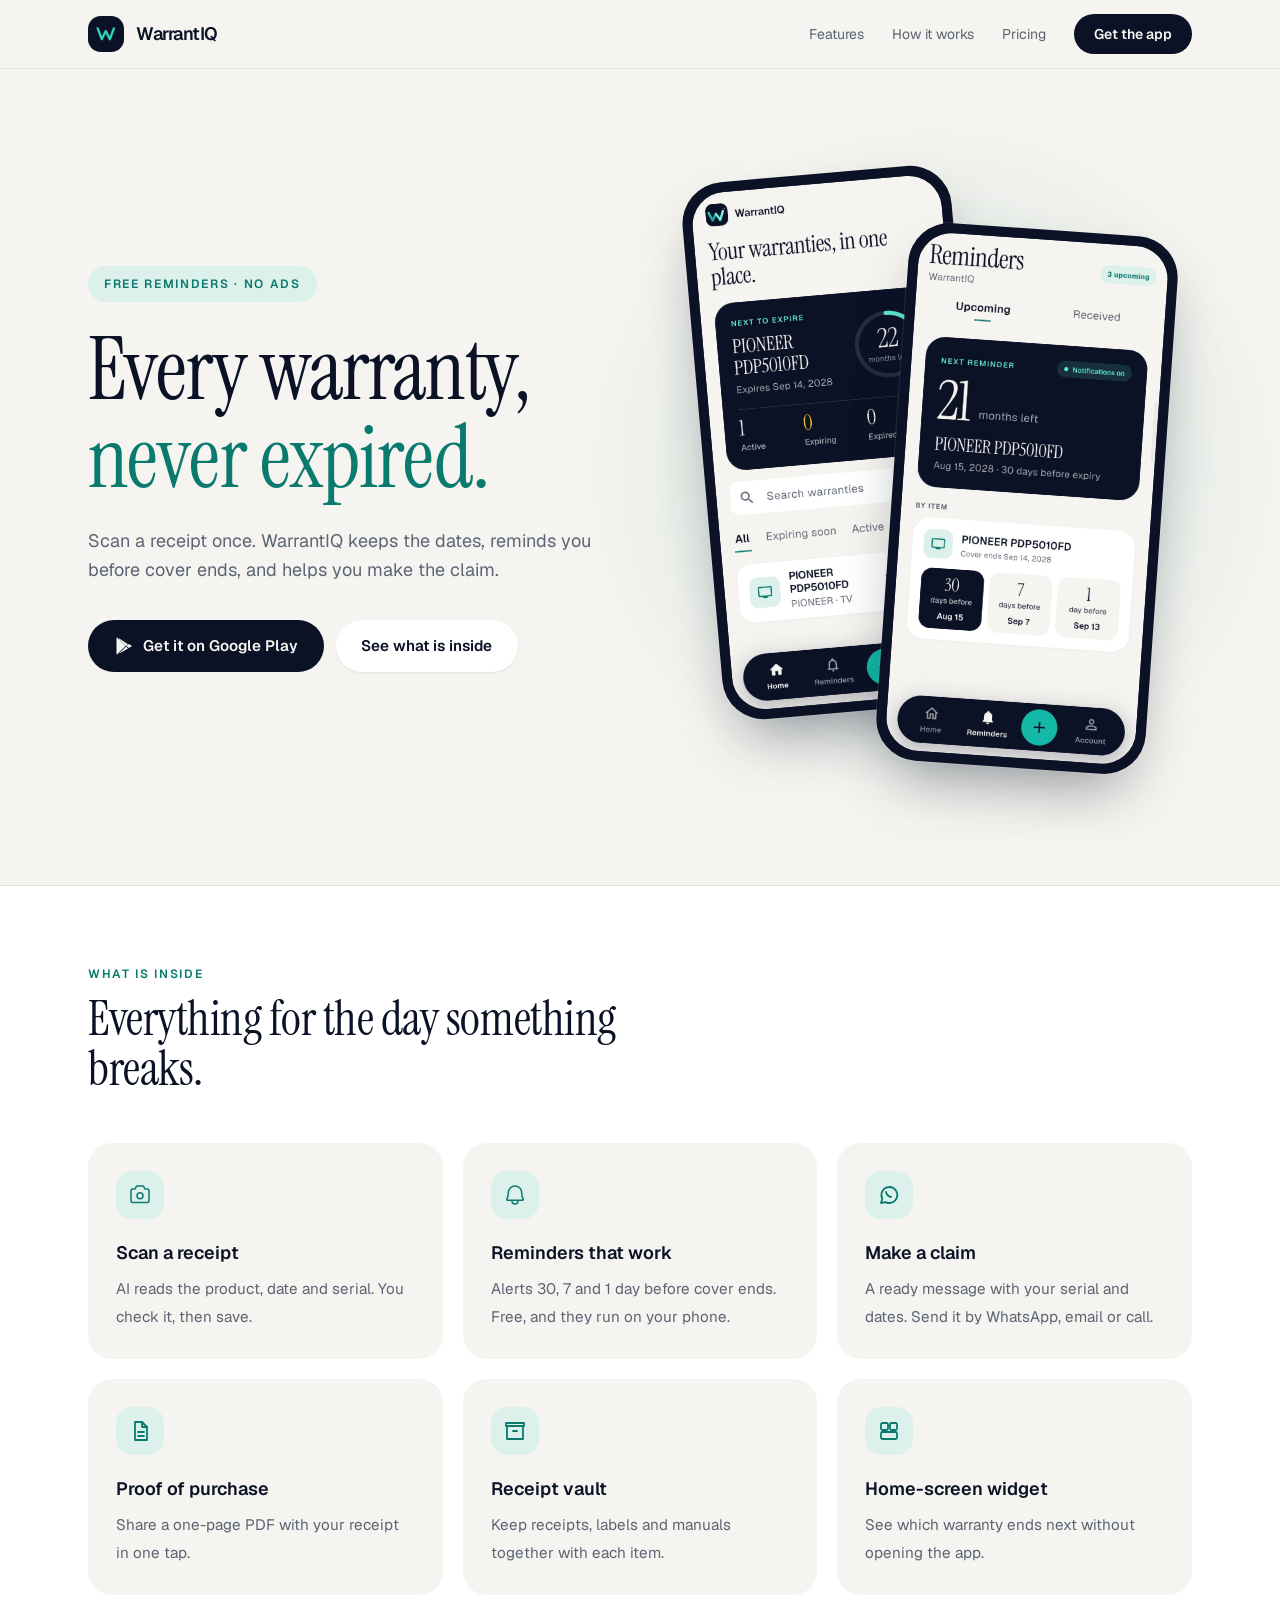
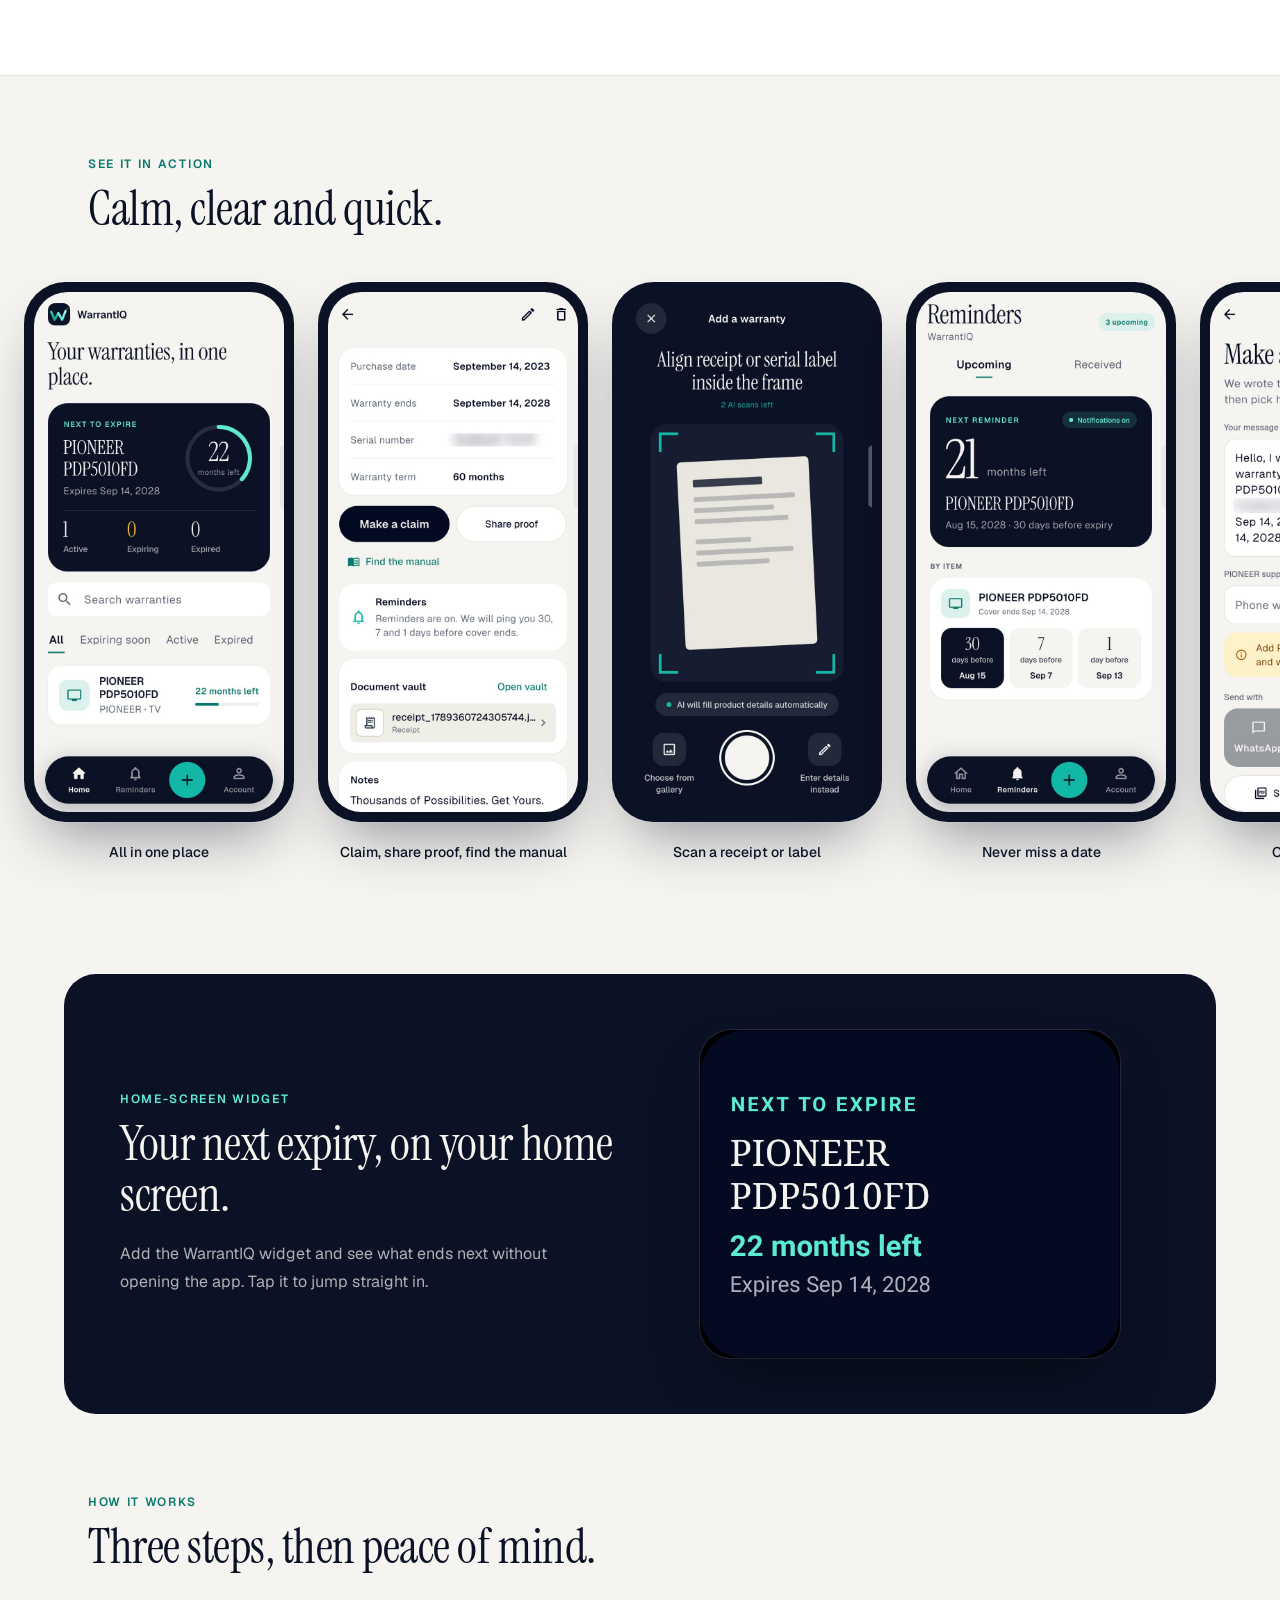
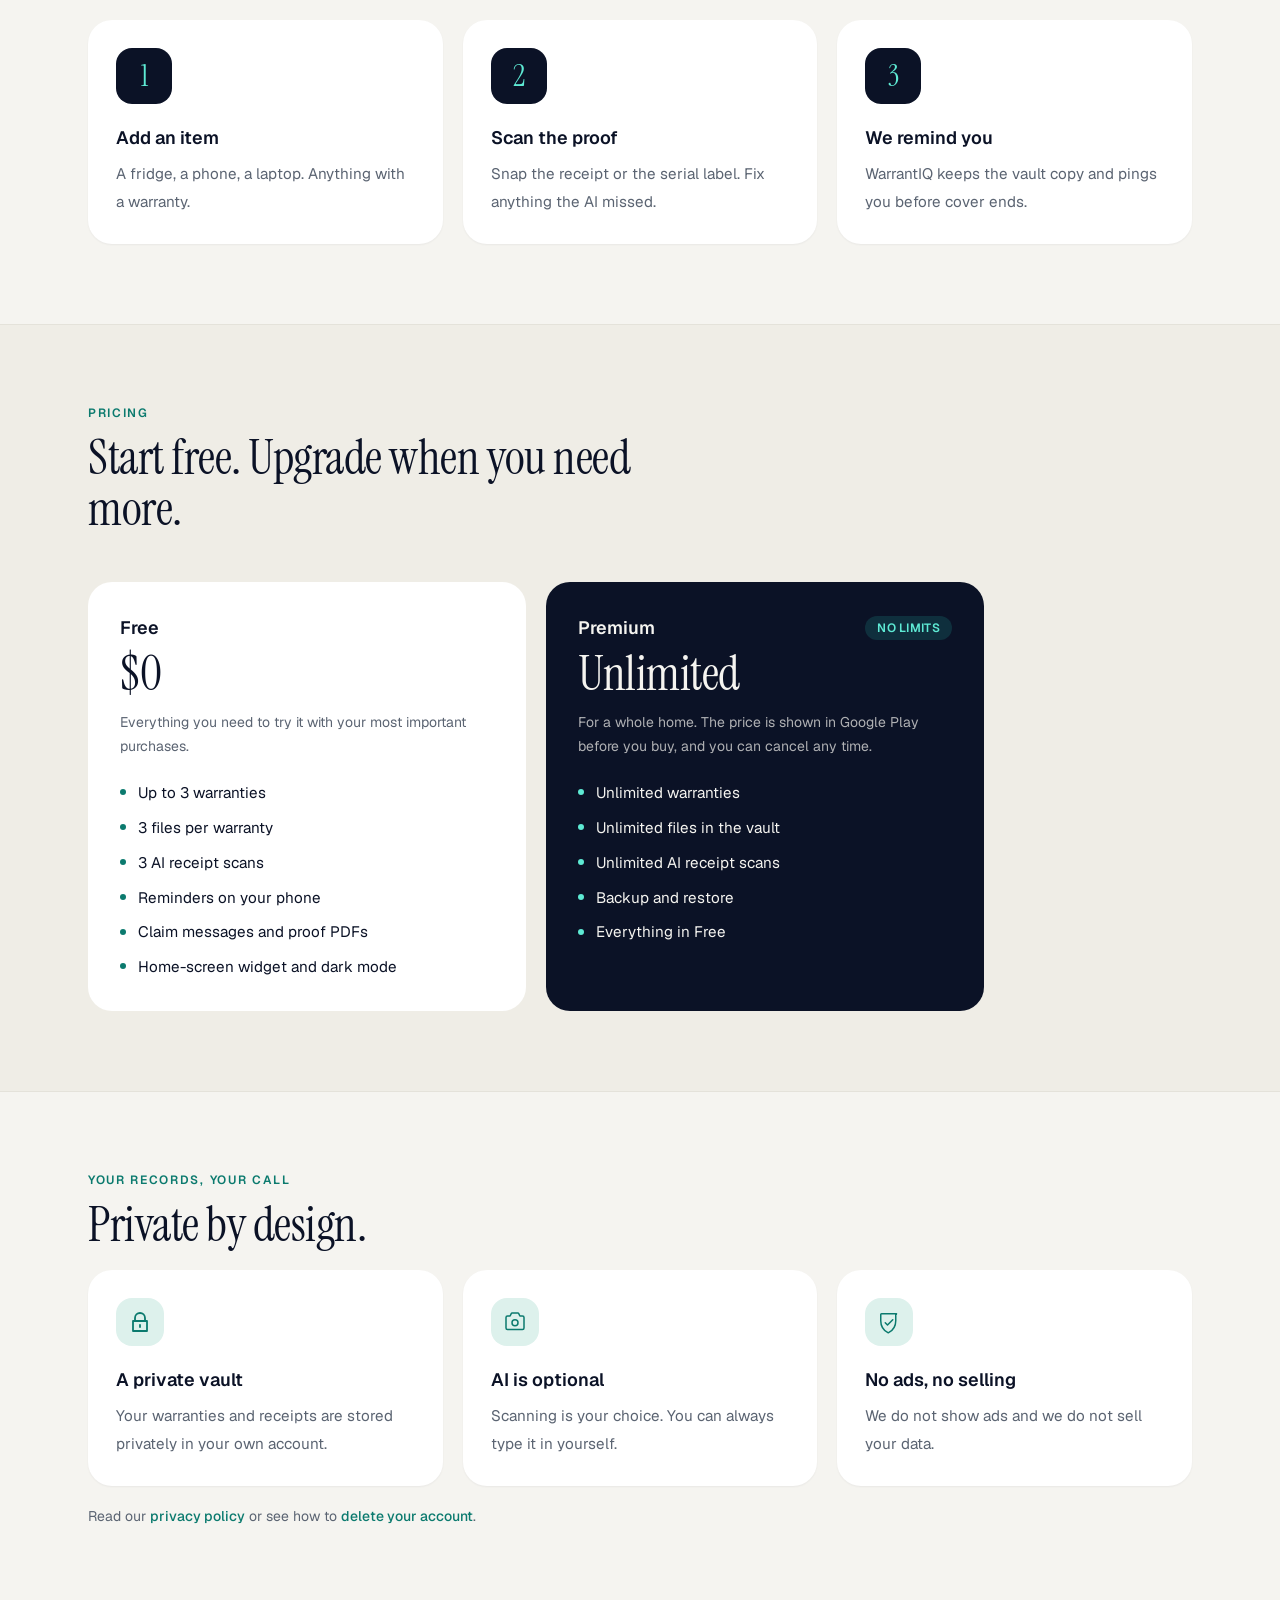
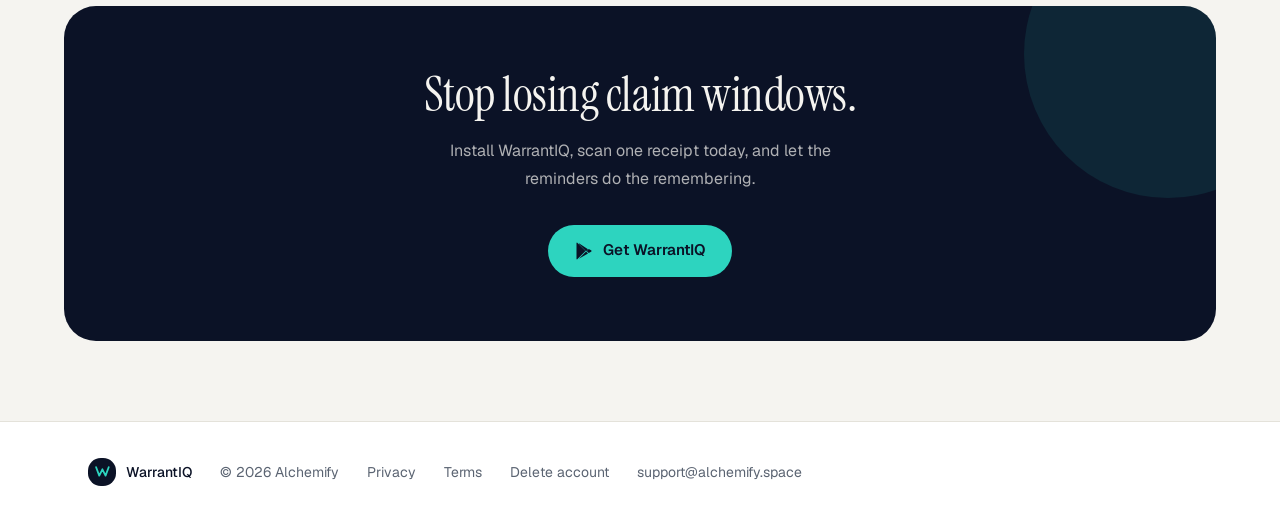
==== commit b0c4cb44: "Publish landing 2.0: new Paper & Ink look, updated privacy and terms - New design matching the Warra" ====
--- a/index.html
+++ b/index.html
@@ -1 +1 @@
-<!DOCTYPE html><html lang="en" class="inter_2fe1ab3d-module__-T-KAq__variable"><head><meta charSet="utf-8"/><meta name="viewport" content="width=device-width, initial-scale=1"/><link rel="preload" href="/_next/static/media/83afe278b6a6bb3c-s.p.2bn3s6zvc0dyp.woff2" as="font" crossorigin="" type="font/woff2"/><link rel="preload" as="image" href="/warrant-iq-home-screen.jpeg"/><link rel="stylesheet" href="/_next/static/chunks/1kgsg7hqus-u1.css" data-precedence="next"/><link rel="preload" as="script" fetchPriority="low" href="/_next/static/chunks/11i__-_rzctlf.js"/><script src="/_next/static/chunks/35v-h0z1o4lok.js" async=""></script><script src="/_next/static/chunks/1ejco-ufyztah.js" async=""></script><script src="/_next/static/chunks/1go-d0-019g7x.js" async=""></script><script src="/_next/static/chunks/turbopack-182cm9vbs6dp_.js" async=""></script><script src="/_next/static/chunks/2qtzg_fvloncq.js" async=""></script><script src="/_next/static/chunks/1wh7buwt_psrh.js" async=""></script><script src="/_next/static/chunks/02_khlyu16f7f.js" async=""></script><meta name="next-size-adjust" content=""/><title>WarrantIQ — never miss a warranty</title><meta name="description" content="Scan receipts and appliance labels once. WarrantIQ tracks expiry dates and reminds you before the claim window closes."/><meta property="og:title" content="WarrantIQ — never miss a warranty"/><meta property="og:description" content="Scan once. Track warranties. Get reminded before they expire."/><meta property="og:url" content="https://warrantiq.alchemify.space/"/><meta property="og:site_name" content="WarrantIQ"/><meta property="og:type" content="website"/><meta name="twitter:card" content="summary"/><meta name="twitter:title" content="WarrantIQ — never miss a warranty"/><meta name="twitter:description" content="Scan once. Track warranties. Get reminded before they expire."/><script src="/_next/static/chunks/0cz1d0mv5g_q7.js" noModule=""></script></head><body class="inter_2fe1ab3d-module__-T-KAq__className min-h-screen antialiased"><div hidden=""><!--$--><!--/$--></div><div class="flex min-h-screen flex-col"><header class="sticky top-0 z-50 border-b border-[var(--outline)]/80 bg-[var(--background)]/90 backdrop-blur-md"><div class="mx-auto flex max-w-6xl items-center justify-between px-6 py-4"><a class="flex items-center gap-2 text-lg font-bold tracking-tight text-[var(--on-surface)]" href="/"><span class="flex h-8 w-8 items-center justify-center rounded-[var(--radius-sm)] bg-[var(--primary)] text-xs font-extrabold text-white">WQ</span>WarrantIQ</a><nav class="flex items-center gap-4 text-sm sm:gap-6"><a href="#how" class="hidden text-[var(--muted)] transition-colors hover:text-[var(--on-surface)] sm:inline">How it works</a><a href="#pricing" class="hidden text-[var(--muted)] transition-colors hover:text-[var(--on-surface)] sm:inline">Pricing</a><a href="https://play.google.com/store/apps/details?id=space.alchemify.warrantiq" class="btn-primary !px-4 !py-2"><svg class="h-4 w-4" width="20" height="20" viewBox="0 0 24 24" fill="currentColor" aria-hidden="true"><path d="M3.609 1.814L13.792 12 3.61 22.186a1.003 1.003 0 0 1-.61-.92V2.734a1 1 0 0 1 .609-.92zm10.89 10.893l2.302 2.302-10.937 6.333 8.635-8.635zm3.199-3.198l2.807 1.626a1 1 0 0 1 0 1.73l-2.808 1.626L15.206 12l2.492-2.491zM5.864 2.658L16.8 9.99l-2.302 2.302-8.634-8.634z"></path></svg><span class="hidden sm:inline">Get the app</span><span class="sm:hidden">Get app</span></a></nav></div></header><main class="flex-1"><section class="relative overflow-hidden"><div class="pointer-events-none absolute inset-0 bg-[radial-gradient(ellipse_80%_60%_at_50%_-10%,var(--accent-light),transparent)]" aria-hidden="true"></div><div class="relative mx-auto grid max-w-6xl gap-12 px-6 py-16 lg:grid-cols-2 lg:items-center lg:py-24"><div><p class="inline-flex items-center gap-2 rounded-full border border-[var(--accent)]/25 bg-[var(--accent-light)] px-3 py-1 text-xs font-semibold uppercase tracking-[0.12em] text-[var(--accent-dark)]"><svg class="h-3.5 w-3.5" width="24" height="24" viewBox="0 0 256 256" fill="none" stroke="currentColor" stroke-width="16" stroke-linecap="round" stroke-linejoin="round" aria-hidden="true"><path d="M208,40H48a8,8,0,0,0-8,8V114.6c0,53.4,29.2,102.7,76.2,127.6a8,8,0,0,0,7.6,0C170.8,217.3,200,168,200,114.6V48A8,8,0,0,0,208,40Z"></path><polyline points="88 136 112 160 168 104"></polyline></svg>Scan once · never miss a warranty</p><h1 class="mt-5 max-w-xl text-4xl font-extrabold leading-[1.1] tracking-tight text-[var(--on-surface)] sm:text-5xl lg:text-[3.25rem]">Capture a receipt once.<!-- --> <span class="text-[var(--accent-dark)]">WarrantIQ remembers the rest.</span></h1><p class="mt-5 max-w-lg text-lg leading-relaxed text-[var(--muted)]">Track warranties for home appliances and gadgets. Get reminded before they expire — not when something already broke.</p><div class="mt-8 flex flex-wrap gap-3"><a href="https://play.google.com/store/apps/details?id=space.alchemify.warrantiq" class="btn-primary"><svg width="20" height="20" viewBox="0 0 24 24" fill="currentColor" aria-hidden="true"><path d="M3.609 1.814L13.792 12 3.61 22.186a1.003 1.003 0 0 1-.61-.92V2.734a1 1 0 0 1 .609-.92zm10.89 10.893l2.302 2.302-10.937 6.333 8.635-8.635zm3.199-3.198l2.807 1.626a1 1 0 0 1 0 1.73l-2.808 1.626L15.206 12l2.492-2.491zM5.864 2.658L16.8 9.99l-2.302 2.302-8.634-8.634z"></path></svg>Download on Google Play</a><a href="#how" class="btn-secondary">See how it works</a></div><ul class="mt-8 flex flex-col gap-2 sm:flex-row sm:flex-wrap sm:gap-x-6"><li class="flex items-center gap-2 text-sm text-[var(--muted-foreground)]"><span class="h-1.5 w-1.5 shrink-0 rounded-full bg-[var(--accent)]"></span>Receipt vault stored securely</li><li class="flex items-center gap-2 text-sm text-[var(--muted-foreground)]"><span class="h-1.5 w-1.5 shrink-0 rounded-full bg-[var(--accent)]"></span>Works offline for your asset list</li><li class="flex items-center gap-2 text-sm text-[var(--muted-foreground)]"><span class="h-1.5 w-1.5 shrink-0 rounded-full bg-[var(--accent)]"></span>No ads in the core experience</li></ul></div><div class="relative mx-auto w-full max-w-[300px] sm:max-w-[320px]"><div class="pointer-events-none absolute -inset-6 rounded-[2.5rem] bg-[var(--accent)]/15 blur-3xl" aria-hidden="true"></div><div class="relative overflow-hidden rounded-[2rem] border border-[var(--outline)] bg-[var(--primary)] p-2.5 shadow-2xl shadow-[var(--primary)]/25"><div class="overflow-hidden rounded-[1.5rem] bg-[var(--background)]"><img alt="WarrantIQ app home screen showing your warranty vault, active items, and reminders" width="1080" height="2340" decoding="async" data-nimg="1" class="h-auto w-full" style="color:transparent" src="/warrant-iq-home-screen.jpeg"/></div></div></div></div></section><section class="border-y border-[var(--outline)] bg-[var(--surface)]"><div class="mx-auto grid max-w-6xl gap-6 px-6 py-16 sm:grid-cols-3"><article class="group rounded-[var(--radius-lg)] border border-[var(--outline)] bg-[var(--background)] p-6 transition-colors hover:border-[var(--accent)]/30"><div class="flex h-11 w-11 items-center justify-center rounded-[var(--radius-sm)] bg-[var(--accent-light)] text-[var(--accent-dark)] transition-colors group-hover:bg-[var(--accent)] group-hover:text-white"><svg class="h-5 w-5" width="24" height="24" viewBox="0 0 256 256" fill="none" stroke="currentColor" stroke-width="16" stroke-linecap="round" stroke-linejoin="round" aria-hidden="true"><path d="M208,64H180.28L166.65,35.56A8,8,0,0,0,159.34,32H96.66a8,8,0,0,0-7.31,3.56L75.71,64H48A16,16,0,0,0,32,80V192a16,16,0,0,0,16,16H208a16,16,0,0,0,16-16V80A16,16,0,0,0,208,64Z"></path><circle cx="128" cy="136" r="32"></circle></svg></div><h2 class="mt-4 text-lg font-semibold text-[var(--on-surface)]">Scan once</h2><p class="mt-2 text-sm leading-6 text-[var(--muted)]">Photograph a receipt or appliance label. AI fills name, purchase date, warranty term, and serial.</p></article><article class="group rounded-[var(--radius-lg)] border border-[var(--outline)] bg-[var(--background)] p-6 transition-colors hover:border-[var(--accent)]/30"><div class="flex h-11 w-11 items-center justify-center rounded-[var(--radius-sm)] bg-[var(--accent-light)] text-[var(--accent-dark)] transition-colors group-hover:bg-[var(--accent)] group-hover:text-white"><svg class="h-5 w-5" width="24" height="24" viewBox="0 0 256 256" fill="none" stroke="currentColor" stroke-width="16" stroke-linecap="round" stroke-linejoin="round" aria-hidden="true"><path d="M40,64H88"></path><path d="M40,128H88"></path><path d="M40,192H88"></path><path d="M128,64H216"></path><path d="M128,128H216"></path><path d="M128,192H216"></path><polyline points="64 48 72 56 96 32"></polyline><polyline points="64 112 72 120 96 96"></polyline><polyline points="64 176 72 184 96 160"></polyline></svg></div><h2 class="mt-4 text-lg font-semibold text-[var(--on-surface)]">Track everything</h2><p class="mt-2 text-sm leading-6 text-[var(--muted)]">One list of home assets with clear status: active, expiring soon, or expired.</p></article><article class="group rounded-[var(--radius-lg)] border border-[var(--outline)] bg-[var(--background)] p-6 transition-colors hover:border-[var(--accent)]/30"><div class="flex h-11 w-11 items-center justify-center rounded-[var(--radius-sm)] bg-[var(--accent-light)] text-[var(--accent-dark)] transition-colors group-hover:bg-[var(--accent)] group-hover:text-white"><svg class="h-5 w-5" width="24" height="24" viewBox="0 0 256 256" fill="none" stroke="currentColor" stroke-width="16" stroke-linecap="round" stroke-linejoin="round" aria-hidden="true"><path d="M56,104a72,72,0,0,1,144,0c0,35.82,8.3,56.6,14.9,68A8,8,0,0,1,208,184H48a8,8,0,0,1-6.88-12C47.71,160.6,56,139.81,56,104Z"></path><path d="M96,192a32,32,0,0,0,64,0"></path></svg></div><h2 class="mt-4 text-lg font-semibold text-[var(--on-surface)]">Get reminded</h2><p class="mt-2 text-sm leading-6 text-[var(--muted)]">Alerts 30, 7, and 1 day before warranty end — in time to claim, not after.</p></article></div></section><section id="how" class="scroll-mt-24 py-20"><div class="mx-auto max-w-6xl px-6"><p class="text-sm font-semibold uppercase tracking-[0.12em] text-[var(--accent-dark)]">How it works</p><h2 class="mt-2 text-3xl font-bold tracking-tight text-[var(--on-surface)]">Three steps, then peace of mind</h2><ol class="mt-10 grid gap-8 sm:grid-cols-3"><li class="relative"><span class="flex h-10 w-10 items-center justify-center rounded-[var(--radius-sm)] bg-[var(--primary)] text-sm font-bold text-white">1</span><h3 class="mt-4 text-lg font-semibold text-[var(--on-surface)]">Add an asset</h3><p class="mt-2 text-sm leading-6 text-[var(--muted)]">Fridge, phone, laptop — anything with a warranty.</p></li><li class="relative"><span class="flex h-10 w-10 items-center justify-center rounded-[var(--radius-sm)] bg-[var(--primary)] text-sm font-bold text-white">2</span><h3 class="mt-4 text-lg font-semibold text-[var(--on-surface)]">Snap the proof</h3><p class="mt-2 text-sm leading-6 text-[var(--muted)]">Receipt or serial label. Edit anything the AI misses.</p></li><li class="relative"><span class="flex h-10 w-10 items-center justify-center rounded-[var(--radius-sm)] bg-[var(--primary)] text-sm font-bold text-white">3</span><h3 class="mt-4 text-lg font-semibold text-[var(--on-surface)]">Forget it</h3><p class="mt-2 text-sm leading-6 text-[var(--muted)]">WarrantIQ stores the vault copy and pings you before expiry.</p></li></ol></div></section><section id="pricing" class="scroll-mt-24 border-t border-[var(--outline)] bg-[var(--surface-container)] py-20"><div class="mx-auto max-w-6xl px-6"><p class="text-sm font-semibold uppercase tracking-[0.12em] text-[var(--accent-dark)]">Pricing</p><h2 class="mt-2 text-3xl font-bold tracking-tight text-[var(--on-surface)]">Start free, upgrade when you need more</h2><div class="mt-10 grid gap-6 sm:grid-cols-2 lg:max-w-3xl"><article class="rounded-[var(--radius-lg)] border border-[var(--outline)] bg-[var(--surface)] p-6"><h3 class="text-lg font-semibold text-[var(--on-surface)]">Free</h3><p class="mt-1 text-2xl font-extrabold text-[var(--on-surface)]">$0</p><p class="mt-3 text-sm leading-6 text-[var(--muted)]">3 assets and 3 lifetime AI scans. Enough to try the flow.</p><ul class="mt-4 space-y-2 text-sm text-[var(--muted-foreground)]"><li class="flex gap-2"><span class="text-[var(--accent)]">✓</span> Asset list &amp; status</li><li class="flex gap-2"><span class="text-[var(--accent)]">✓</span> Basic reminders</li></ul></article><article class="relative rounded-[var(--radius-lg)] border-2 border-[var(--accent)]/40 bg-[var(--surface)] p-6 shadow-sm shadow-[var(--accent)]/5"><span class="absolute -top-3 right-4 rounded-full bg-[var(--accent)] px-3 py-0.5 text-xs font-semibold text-white">Popular</span><h3 class="text-lg font-semibold text-[var(--on-surface)]">Premium</h3><p class="mt-1 text-2xl font-extrabold text-[var(--on-surface)]">Unlimited</p><p class="mt-3 text-sm leading-6 text-[var(--muted)]">Unlimited assets, scans, reminders, and receipt vault.</p><ul class="mt-4 space-y-2 text-sm text-[var(--muted-foreground)]"><li class="flex gap-2"><span class="text-[var(--accent)]">✓</span> Unlimited AI scans</li><li class="flex gap-2"><span class="text-[var(--accent)]">✓</span> Receipt vault storage</li><li class="flex gap-2"><span class="text-[var(--accent)]">✓</span> Priority expiry alerts</li></ul></article></div></div></section><section class="mx-auto max-w-6xl px-6 pb-20"><div class="relative overflow-hidden rounded-[var(--radius-xl)] bg-[var(--primary)] px-8 py-14 text-center sm:px-12"><div class="pointer-events-none absolute inset-0 bg-[radial-gradient(ellipse_at_top_right,var(--accent)/20,transparent_60%)]" aria-hidden="true"></div><h2 class="text-2xl font-bold text-white sm:text-3xl">Stop losing claim windows</h2><p class="mx-auto mt-3 max-w-md text-sm leading-6 text-slate-300">Install WarrantIQ, scan one receipt today, and let the reminders do the remembering.</p><a href="https://play.google.com/store/apps/details?id=space.alchemify.warrantiq" class="btn-primary mt-8 !bg-[var(--accent)] hover:!bg-[var(--accent-hover)]"><svg width="20" height="20" viewBox="0 0 24 24" fill="currentColor" aria-hidden="true"><path d="M3.609 1.814L13.792 12 3.61 22.186a1.003 1.003 0 0 1-.61-.92V2.734a1 1 0 0 1 .609-.92zm10.89 10.893l2.302 2.302-10.937 6.333 8.635-8.635zm3.199-3.198l2.807 1.626a1 1 0 0 1 0 1.73l-2.808 1.626L15.206 12l2.492-2.491zM5.864 2.658L16.8 9.99l-2.302 2.302-8.634-8.634z"></path></svg>Get WarrantIQ</a></div></section></main><footer class="border-t border-[var(--outline)] bg-[var(--surface)]"><div class="mx-auto flex max-w-6xl flex-wrap items-center gap-4 px-6 py-8 text-sm text-[var(--muted)]"><span>© <!-- -->2026<!-- --> Alchemify</span><a class="transition-colors hover:text-[var(--on-surface)]" href="/privacy/">Privacy</a><a class="transition-colors hover:text-[var(--on-surface)]" href="/delete-account/">Delete account</a><a class="transition-colors hover:text-[var(--on-surface)]" href="/terms/">Terms</a></div></footer></div><!--$--><!--/$--><script src="/_next/static/chunks/11i__-_rzctlf.js" id="_R_" async=""></script><script>(self.__next_f=self.__next_f||[]).push([0])</script><script>self.__next_f.push([1,"1:\"$Sreact.fragment\"\n2:I[73921,[\"/_next/static/chunks/2qtzg_fvloncq.js\",\"/_next/static/chunks/1wh7buwt_psrh.js\"],\"default\"]\n3:I[59787,[\"/_next/static/chunks/2qtzg_fvloncq.js\",\"/_next/static/chunks/1wh7buwt_psrh.js\"],\"default\"]\n4:I[39079,[\"/_next/static/chunks/2qtzg_fvloncq.js\",\"/_next/static/chunks/1wh7buwt_psrh.js\",\"/_next/static/chunks/02_khlyu16f7f.js\"],\"\"]\n13:I[14040,[\"/_next/static/chunks/2qtzg_fvloncq.js\",\"/_next/static/chunks/1wh7buwt_psrh.js\"],\"default\",1]\n:HL[\"/_next/static/chunks/1kgsg7hqus-u1.css\",\"style\"]\n:HL[\"/_next/static/media/83afe278b6a6bb3c-s.p.2bn3s6zvc0dyp.woff2\",\"font\",{\"crossOrigin\":\"\",\"type\":\"font/woff2\"}]\n"])</script><script>self.__next_f.push([1,"0:{\"P\":null,\"c\":[\"\",\"\"],\"q\":\"\",\"i\":false,\"f\":[[[\"\",{\"children\":[\"__PAGE__\",{}]},\"$undefined\",\"$undefined\",16],[[\"$\",\"$1\",\"c\",{\"children\":[[[\"$\",\"link\",\"0\",{\"rel\":\"stylesheet\",\"href\":\"/_next/static/chunks/1kgsg7hqus-u1.css\",\"precedence\":\"next\",\"crossOrigin\":\"$undefined\",\"nonce\":\"$undefined\"}],[\"$\",\"script\",\"script-0\",{\"src\":\"/_next/static/chunks/2qtzg_fvloncq.js\",\"async\":true,\"nonce\":\"$undefined\"}],[\"$\",\"script\",\"script-1\",{\"src\":\"/_next/static/chunks/1wh7buwt_psrh.js\",\"async\":true,\"nonce\":\"$undefined\"}]],[\"$\",\"html\",null,{\"lang\":\"en\",\"className\":\"inter_2fe1ab3d-module__-T-KAq__variable\",\"children\":[\"$\",\"body\",null,{\"className\":\"inter_2fe1ab3d-module__-T-KAq__className min-h-screen antialiased\",\"children\":[\"$\",\"$L2\",null,{\"parallelRouterKey\":\"children\",\"error\":\"$undefined\",\"errorStyles\":\"$undefined\",\"errorScripts\":\"$undefined\",\"template\":[\"$\",\"$L3\",null,{}],\"templateStyles\":\"$undefined\",\"templateScripts\":\"$undefined\",\"notFound\":[[[\"$\",\"title\",null,{\"children\":\"404: This page could not be found.\"}],[\"$\",\"div\",null,{\"style\":{\"fontFamily\":\"system-ui,\\\"Segoe UI\\\",Roboto,Helvetica,Arial,sans-serif,\\\"Apple Color Emoji\\\",\\\"Segoe UI Emoji\\\"\",\"height\":\"100vh\",\"textAlign\":\"center\",\"display\":\"flex\",\"flexDirection\":\"column\",\"alignItems\":\"center\",\"justifyContent\":\"center\"},\"children\":[\"$\",\"div\",null,{\"children\":[[\"$\",\"style\",null,{\"dangerouslySetInnerHTML\":{\"__html\":\"body{color:#000;background:#fff;margin:0}.next-error-h1{border-right:1px solid rgba(0,0,0,.3)}@media (prefers-color-scheme:dark){body{color:#fff;background:#000}.next-error-h1{border-right:1px solid rgba(255,255,255,.3)}}\"}}],[\"$\",\"h1\",null,{\"className\":\"next-error-h1\",\"style\":{\"display\":\"inline-block\",\"margin\":\"0 20px 0 0\",\"padding\":\"0 23px 0 0\",\"fontSize\":24,\"fontWeight\":500,\"verticalAlign\":\"top\",\"lineHeight\":\"49px\"},\"children\":404}],[\"$\",\"div\",null,{\"style\":{\"display\":\"inline-block\"},\"children\":[\"$\",\"h2\",null,{\"style\":{\"fontSize\":14,\"fontWeight\":400,\"lineHeight\":\"49px\",\"margin\":0},\"children\":\"This page could not be found.\"}]}]]}]}]],[]],\"forbidden\":\"$undefined\",\"unauthorized\":\"$undefined\"}]}]}]]}],{\"children\":[[\"$\",\"$1\",\"c\",{\"children\":[[\"$\",\"div\",null,{\"className\":\"flex min-h-screen flex-col\",\"children\":[[\"$\",\"header\",null,{\"className\":\"sticky top-0 z-50 border-b border-[var(--outline)]/80 bg-[var(--background)]/90 backdrop-blur-md\",\"children\":[\"$\",\"div\",null,{\"className\":\"mx-auto flex max-w-6xl items-center justify-between px-6 py-4\",\"children\":[[\"$\",\"$L4\",null,{\"href\":\"/\",\"className\":\"flex items-center gap-2 text-lg font-bold tracking-tight text-[var(--on-surface)]\",\"children\":[[\"$\",\"span\",null,{\"className\":\"flex h-8 w-8 items-center justify-center rounded-[var(--radius-sm)] bg-[var(--primary)] text-xs font-extrabold text-white\",\"children\":\"WQ\"}],\"WarrantIQ\"]}],[\"$\",\"nav\",null,{\"className\":\"flex items-center gap-4 text-sm sm:gap-6\",\"children\":[[\"$\",\"a\",null,{\"href\":\"#how\",\"className\":\"hidden text-[var(--muted)] transition-colors hover:text-[var(--on-surface)] sm:inline\",\"children\":\"How it works\"}],[\"$\",\"a\",null,{\"href\":\"#pricing\",\"className\":\"hidden text-[var(--muted)] transition-colors hover:text-[var(--on-surface)] sm:inline\",\"children\":\"Pricing\"}],[\"$\",\"a\",null,{\"href\":\"https://play.google.com/store/apps/details?id=space.alchemify.warrantiq\",\"className\":\"btn-primary !px-4 !py-2\",\"children\":[[\"$\",\"svg\",null,{\"className\":\"h-4 w-4\",\"width\":\"20\",\"height\":\"20\",\"viewBox\":\"0 0 24 24\",\"fill\":\"currentColor\",\"aria-hidden\":true,\"children\":[\"$\",\"path\",null,{\"d\":\"M3.609 1.814L13.792 12 3.61 22.186a1.003 1.003 0 0 1-.61-.92V2.734a1 1 0 0 1 .609-.92zm10.89 10.893l2.302 2.302-10.937 6.333 8.635-8.635zm3.199-3.198l2.807 1.626a1 1 0 0 1 0 1.73l-2.808 1.626L15.206 12l2.492-2.491zM5.864 2.658L16.8 9.99l-2.302 2.302-8.634-8.634z\"}]}],[\"$\",\"span\",null,{\"className\":\"hidden sm:inline\",\"children\":\"Get the app\"}],[\"$\",\"span\",null,{\"className\":\"sm:hidden\",\"children\":\"Get app\"}]]}]]}]]}]}],[\"$\",\"main\",null,{\"className\":\"flex-1\",\"children\":[[\"$\",\"section\",null,{\"className\":\"relative overflow-hidden\",\"children\":[[\"$\",\"div\",null,{\"className\":\"pointer-events-none absolute inset-0 bg-[radial-gradient(ellipse_80%_60%_at_50%_-10%,var(--accent-light),transparent)]\",\"aria-hidden\":\"true\"}],[\"$\",\"div\",null,{\"className\":\"relative mx-auto grid max-w-6xl gap-12 px-6 py-16 lg:grid-cols-2 lg:items-center lg:py-24\",\"children\":[[\"$\",\"div\",null,{\"children\":[[\"$\",\"p\",null,{\"className\":\"inline-flex items-center gap-2 rounded-full border border-[var(--accent)]/25 bg-[var(--accent-light)] px-3 py-1 text-xs font-semibold uppercase tracking-[0.12em] text-[var(--accent-dark)]\",\"children\":[\"$L5\",\"Scan once · never miss a warranty\"]}],\"$L6\",\"$L7\",\"$L8\",\"$L9\"]}],\"$La\"]}]]}],\"$Lb\",\"$Lc\",\"$Ld\",\"$Le\"]}],\"$Lf\"]}],[\"$L10\"],\"$L11\"]}],{},null,false,null]},null,false,null],\"$L12\",false]],\"m\":\"$undefined\",\"G\":[\"$13\",[\"$L14\"]],\"S\":true,\"h\":null,\"s\":\"$undefined\",\"l\":\"$undefined\",\"p\":\"$undefined\",\"d\":\"$undefined\",\"b\":\"N9N7ZjX1J_OqxZWHshMRs\"}\n"])</script><script>self.__next_f.push([1,"15:I[97673,[\"/_next/static/chunks/2qtzg_fvloncq.js\",\"/_next/static/chunks/1wh7buwt_psrh.js\",\"/_next/static/chunks/02_khlyu16f7f.js\"],\"Image\"]\n16:I[97940,[\"/_next/static/chunks/2qtzg_fvloncq.js\",\"/_next/static/chunks/1wh7buwt_psrh.js\"],\"OutletBoundary\"]\n17:\"$Sreact.suspense\"\n19:I[97940,[\"/_next/static/chunks/2qtzg_fvloncq.js\",\"/_next/static/chunks/1wh7buwt_psrh.js\"],\"ViewportBoundary\"]\n1b:I[97940,[\"/_next/static/chunks/2qtzg_fvloncq.js\",\"/_next/static/chunks/1wh7buwt_psrh.js\"],\"MetadataBoundary\"]\n5:[\"$\",\"svg\",null,{\"className\":\"h-3.5 w-3.5\",\"width\":\"24\",\"height\":\"24\",\"viewBox\":\"0 0 256 256\",\"fill\":\"none\",\"stroke\":\"currentColor\",\"strokeWidth\":\"16\",\"strokeLinecap\":\"round\",\"strokeLinejoin\":\"round\",\"aria-hidden\":true,\"children\":[[\"$\",\"path\",null,{\"d\":\"M208,40H48a8,8,0,0,0-8,8V114.6c0,53.4,29.2,102.7,76.2,127.6a8,8,0,0,0,7.6,0C170.8,217.3,200,168,200,114.6V48A8,8,0,0,0,208,40Z\"}],[\"$\",\"polyline\",null,{\"points\":\"88 136 112 160 168 104\"}]]}]\n6:[\"$\",\"h1\",null,{\"className\":\"mt-5 max-w-xl text-4xl font-extrabold leading-[1.1] tracking-tight text-[var(--on-surface)] sm:text-5xl lg:text-[3.25rem]\",\"children\":[\"Capture a receipt once.\",\" \",[\"$\",\"span\",null,{\"className\":\"text-[var(--accent-dark)]\",\"children\":\"WarrantIQ remembers the rest.\"}]]}]\n7:[\"$\",\"p\",null,{\"className\":\"mt-5 max-w-lg text-lg leading-relaxed text-[var(--muted)]\",\"children\":\"Track warranties for home appliances and gadgets. Get reminded before they expire — not when something already broke.\"}]\n8:[\"$\",\"div\",null,{\"className\":\"mt-8 flex flex-wrap gap-3\",\"children\":[[\"$\",\"a\",null,{\"href\":\"https://play.google.com/store/apps/details?id=space.alchemify.warrantiq\",\"className\":\"btn-primary\",\"children\":[[\"$\",\"svg\",null,{\"className\":\"$undefined\",\"width\":\"20\",\"height\":\"20\",\"viewBox\":\"0 0 24 24\",\"fill\":\"currentColor\",\"aria-hidden\":true,\"children\":[\"$\",\"path\",null,{\"d\":\"M3.609 1.814L13.792 12 3.61 22.186a1.003 1.003 0 0 1-.61-.92V2.734a1 1 0 0 1 .609-.92zm10.89 10.893l2.302 2.302-10.937 6.333 8.635-8.635zm3.199-3.198l2.807 1.626a1 1 0 0 1 0 1.73l-2.808 1.626L15.206 12l2.492-2.491zM5.864 2.658L16.8 9.99l-2.302 2.302-8.634-8.634z\"}]}],\"Download on Google Play\"]}],[\"$\",\"a\",null,{\"href\":\"#how\",\"className\":\"btn-secondary\",\"children\":\"See how it works\"}]]}]\n9:[\"$\",\"ul\",null,{\"className\":\"mt-8 flex flex-col gap-2 sm:flex-row sm:flex-wrap sm:gap-x-6\",\"children\":[[\"$\",\"li\",\"Receipt vault stored securely\",{\"className\":\"flex items-center gap-2 text-sm text-[var(--muted-foreground)]\",\"children\":[[\"$\",\"span\",null,{\"className\":\"h-1.5 w-1.5 shrink-0 rounded-full bg-[var(--accent)]\"}],\"Receipt vault stored securely\"]}],[\"$\",\"li\",\"Works offline for your asset list\",{\"className\":\"flex items-center gap-2 text-sm text-[var(--muted-foreground)]\",\"children\":[[\"$\",\"span\",null,{\"className\":\"h-1.5 w-1.5 shrink-0 rounded-full bg-[var(--accent)]\"}],\"Works offline for your asset list\"]}],[\"$\",\"li\",\"No ads in the core experience\",{\"className\":\"flex items-center gap-2 text-sm text-[var(--muted-foreground)]\",\"children\":[[\"$\",\"span\",null,{\"className\":\"h-1.5 w-1.5 shrink-0 rounded-full bg-[var(--accent)]\"}],\"No ads in the core experience\"]}]]}]\na:[\"$\",\"div\",null,{\"className\":\"relative mx-auto w-full max-w-[300px] sm:max-w-[320px]\",\"children\":[[\"$\",\"div\",null,{\"className\":\"pointer-events-none absolute -inset-6 rounded-[2.5rem] bg-[var(--accent)]/15 blur-3xl\",\"aria-hidden\":\"true\"}],[\"$\",\"div\",null,{\"className\":\"relative overflow-hidden rounded-[2rem] border border-[var(--outline)] bg-[var(--primary)] p-2.5 shadow-2xl shadow-[var(--primary)]/25\",\"children\":[\"$\",\"div\",null,{\"className\":\"overflow-hidden rounded-[1.5rem] bg-[var(--background)]\",\"children\":[\"$\",\"$L15\",null,{\"src\":\"/warrant-iq-home-screen.jpeg\",\"alt\":\"WarrantIQ app home screen showing your warranty vault, active items, and reminders\",\"width\":1080,\"height\":2340,\"priority\":true,\"className\":\"h-auto w-full\",\"sizes\":\"(max-width: 640px) 280px, 320px\"}]}]}]]}]\n"])</script><script>self.__next_f.push([1,"b:[\"$\",\"section\",null,{\"className\":\"border-y border-[var(--outline)] bg-[var(--surface)]\",\"children\":[\"$\",\"div\",null,{\"className\":\"mx-auto grid max-w-6xl gap-6 px-6 py-16 sm:grid-cols-3\",\"children\":[[\"$\",\"article\",\"Scan once\",{\"className\":\"group rounded-[var(--radius-lg)] border border-[var(--outline)] bg-[var(--background)] p-6 transition-colors hover:border-[var(--accent)]/30\",\"children\":[[\"$\",\"div\",null,{\"className\":\"flex h-11 w-11 items-center justify-center rounded-[var(--radius-sm)] bg-[var(--accent-light)] text-[var(--accent-dark)] transition-colors group-hover:bg-[var(--accent)] group-hover:text-white\",\"children\":[\"$\",\"svg\",null,{\"className\":\"h-5 w-5\",\"width\":\"24\",\"height\":\"24\",\"viewBox\":\"0 0 256 256\",\"fill\":\"none\",\"stroke\":\"currentColor\",\"strokeWidth\":\"16\",\"strokeLinecap\":\"round\",\"strokeLinejoin\":\"round\",\"aria-hidden\":true,\"children\":[[\"$\",\"path\",null,{\"d\":\"M208,64H180.28L166.65,35.56A8,8,0,0,0,159.34,32H96.66a8,8,0,0,0-7.31,3.56L75.71,64H48A16,16,0,0,0,32,80V192a16,16,0,0,0,16,16H208a16,16,0,0,0,16-16V80A16,16,0,0,0,208,64Z\"}],[\"$\",\"circle\",null,{\"cx\":\"128\",\"cy\":\"136\",\"r\":\"32\"}]]}]}],[\"$\",\"h2\",null,{\"className\":\"mt-4 text-lg font-semibold text-[var(--on-surface)]\",\"children\":\"Scan once\"}],[\"$\",\"p\",null,{\"className\":\"mt-2 text-sm leading-6 text-[var(--muted)]\",\"children\":\"Photograph a receipt or appliance label. AI fills name, purchase date, warranty term, and serial.\"}]]}],[\"$\",\"article\",\"Track everything\",{\"className\":\"group rounded-[var(--radius-lg)] border border-[var(--outline)] bg-[var(--background)] p-6 transition-colors hover:border-[var(--accent)]/30\",\"children\":[[\"$\",\"div\",null,{\"className\":\"flex h-11 w-11 items-center justify-center rounded-[var(--radius-sm)] bg-[var(--accent-light)] text-[var(--accent-dark)] transition-colors group-hover:bg-[var(--accent)] group-hover:text-white\",\"children\":[\"$\",\"svg\",null,{\"className\":\"h-5 w-5\",\"width\":\"24\",\"height\":\"24\",\"viewBox\":\"0 0 256 256\",\"fill\":\"none\",\"stroke\":\"currentColor\",\"strokeWidth\":\"16\",\"strokeLinecap\":\"round\",\"strokeLinejoin\":\"round\",\"aria-hidden\":true,\"children\":[[\"$\",\"path\",null,{\"d\":\"M40,64H88\"}],[\"$\",\"path\",null,{\"d\":\"M40,128H88\"}],[\"$\",\"path\",null,{\"d\":\"M40,192H88\"}],[\"$\",\"path\",null,{\"d\":\"M128,64H216\"}],[\"$\",\"path\",null,{\"d\":\"M128,128H216\"}],[\"$\",\"path\",null,{\"d\":\"M128,192H216\"}],[\"$\",\"polyline\",null,{\"points\":\"64 48 72 56 96 32\"}],[\"$\",\"polyline\",null,{\"points\":\"64 112 72 120 96 96\"}],[\"$\",\"polyline\",null,{\"points\":\"64 176 72 184 96 160\"}]]}]}],[\"$\",\"h2\",null,{\"className\":\"mt-4 text-lg font-semibold text-[var(--on-surface)]\",\"children\":\"Track everything\"}],[\"$\",\"p\",null,{\"className\":\"mt-2 text-sm leading-6 text-[var(--muted)]\",\"children\":\"One list of home assets with clear status: active, expiring soon, or expired.\"}]]}],[\"$\",\"article\",\"Get reminded\",{\"className\":\"group rounded-[var(--radius-lg)] border border-[var(--outline)] bg-[var(--background)] p-6 transition-colors hover:border-[var(--accent)]/30\",\"children\":[[\"$\",\"div\",null,{\"className\":\"flex h-11 w-11 items-center justify-center rounded-[var(--radius-sm)] bg-[var(--accent-light)] text-[var(--accent-dark)] transition-colors group-hover:bg-[var(--accent)] group-hover:text-white\",\"children\":[\"$\",\"svg\",null,{\"className\":\"h-5 w-5\",\"width\":\"24\",\"height\":\"24\",\"viewBox\":\"0 0 256 256\",\"fill\":\"none\",\"stroke\":\"currentColor\",\"strokeWidth\":\"16\",\"strokeLinecap\":\"round\",\"strokeLinejoin\":\"round\",\"aria-hidden\":true,\"children\":[[\"$\",\"path\",null,{\"d\":\"M56,104a72,72,0,0,1,144,0c0,35.82,8.3,56.6,14.9,68A8,8,0,0,1,208,184H48a8,8,0,0,1-6.88-12C47.71,160.6,56,139.81,56,104Z\"}],[\"$\",\"path\",null,{\"d\":\"M96,192a32,32,0,0,0,64,0\"}]]}]}],[\"$\",\"h2\",null,{\"className\":\"mt-4 text-lg font-semibold text-[var(--on-surface)]\",\"children\":\"Get reminded\"}],[\"$\",\"p\",null,{\"className\":\"mt-2 text-sm leading-6 text-[var(--muted)]\",\"children\":\"Alerts 30, 7, and 1 day before warranty end — in time to claim, not after.\"}]]}]]}]}]\n"])</script><script>self.__next_f.push([1,"c:[\"$\",\"section\",null,{\"id\":\"how\",\"className\":\"scroll-mt-24 py-20\",\"children\":[\"$\",\"div\",null,{\"className\":\"mx-auto max-w-6xl px-6\",\"children\":[[\"$\",\"p\",null,{\"className\":\"text-sm font-semibold uppercase tracking-[0.12em] text-[var(--accent-dark)]\",\"children\":\"How it works\"}],[\"$\",\"h2\",null,{\"className\":\"mt-2 text-3xl font-bold tracking-tight text-[var(--on-surface)]\",\"children\":\"Three steps, then peace of mind\"}],[\"$\",\"ol\",null,{\"className\":\"mt-10 grid gap-8 sm:grid-cols-3\",\"children\":[[\"$\",\"li\",\"1\",{\"className\":\"relative\",\"children\":[[\"$\",\"span\",null,{\"className\":\"flex h-10 w-10 items-center justify-center rounded-[var(--radius-sm)] bg-[var(--primary)] text-sm font-bold text-white\",\"children\":\"1\"}],[\"$\",\"h3\",null,{\"className\":\"mt-4 text-lg font-semibold text-[var(--on-surface)]\",\"children\":\"Add an asset\"}],[\"$\",\"p\",null,{\"className\":\"mt-2 text-sm leading-6 text-[var(--muted)]\",\"children\":\"Fridge, phone, laptop — anything with a warranty.\"}]]}],[\"$\",\"li\",\"2\",{\"className\":\"relative\",\"children\":[[\"$\",\"span\",null,{\"className\":\"flex h-10 w-10 items-center justify-center rounded-[var(--radius-sm)] bg-[var(--primary)] text-sm font-bold text-white\",\"children\":\"2\"}],[\"$\",\"h3\",null,{\"className\":\"mt-4 text-lg font-semibold text-[var(--on-surface)]\",\"children\":\"Snap the proof\"}],[\"$\",\"p\",null,{\"className\":\"mt-2 text-sm leading-6 text-[var(--muted)]\",\"children\":\"Receipt or serial label. Edit anything the AI misses.\"}]]}],[\"$\",\"li\",\"3\",{\"className\":\"relative\",\"children\":[[\"$\",\"span\",null,{\"className\":\"flex h-10 w-10 items-center justify-center rounded-[var(--radius-sm)] bg-[var(--primary)] text-sm font-bold text-white\",\"children\":\"3\"}],[\"$\",\"h3\",null,{\"className\":\"mt-4 text-lg font-semibold text-[var(--on-surface)]\",\"children\":\"Forget it\"}],[\"$\",\"p\",null,{\"className\":\"mt-2 text-sm leading-6 text-[var(--muted)]\",\"children\":\"WarrantIQ stores the vault copy and pings you before expiry.\"}]]}]]}]]}]}]\n"])</script><script>self.__next_f.push([1,"d:[\"$\",\"section\",null,{\"id\":\"pricing\",\"className\":\"scroll-mt-24 border-t border-[var(--outline)] bg-[var(--surface-container)] py-20\",\"children\":[\"$\",\"div\",null,{\"className\":\"mx-auto max-w-6xl px-6\",\"children\":[[\"$\",\"p\",null,{\"className\":\"text-sm font-semibold uppercase tracking-[0.12em] text-[var(--accent-dark)]\",\"children\":\"Pricing\"}],[\"$\",\"h2\",null,{\"className\":\"mt-2 text-3xl font-bold tracking-tight text-[var(--on-surface)]\",\"children\":\"Start free, upgrade when you need more\"}],[\"$\",\"div\",null,{\"className\":\"mt-10 grid gap-6 sm:grid-cols-2 lg:max-w-3xl\",\"children\":[[\"$\",\"article\",null,{\"className\":\"rounded-[var(--radius-lg)] border border-[var(--outline)] bg-[var(--surface)] p-6\",\"children\":[[\"$\",\"h3\",null,{\"className\":\"text-lg font-semibold text-[var(--on-surface)]\",\"children\":\"Free\"}],[\"$\",\"p\",null,{\"className\":\"mt-1 text-2xl font-extrabold text-[var(--on-surface)]\",\"children\":\"$$0\"}],[\"$\",\"p\",null,{\"className\":\"mt-3 text-sm leading-6 text-[var(--muted)]\",\"children\":\"3 assets and 3 lifetime AI scans. Enough to try the flow.\"}],[\"$\",\"ul\",null,{\"className\":\"mt-4 space-y-2 text-sm text-[var(--muted-foreground)]\",\"children\":[[\"$\",\"li\",null,{\"className\":\"flex gap-2\",\"children\":[[\"$\",\"span\",null,{\"className\":\"text-[var(--accent)]\",\"children\":\"✓\"}],\" Asset list \u0026 status\"]}],[\"$\",\"li\",null,{\"className\":\"flex gap-2\",\"children\":[[\"$\",\"span\",null,{\"className\":\"text-[var(--accent)]\",\"children\":\"✓\"}],\" Basic reminders\"]}]]}]]}],[\"$\",\"article\",null,{\"className\":\"relative rounded-[var(--radius-lg)] border-2 border-[var(--accent)]/40 bg-[var(--surface)] p-6 shadow-sm shadow-[var(--accent)]/5\",\"children\":[[\"$\",\"span\",null,{\"className\":\"absolute -top-3 right-4 rounded-full bg-[var(--accent)] px-3 py-0.5 text-xs font-semibold text-white\",\"children\":\"Popular\"}],[\"$\",\"h3\",null,{\"className\":\"text-lg font-semibold text-[var(--on-surface)]\",\"children\":\"Premium\"}],[\"$\",\"p\",null,{\"className\":\"mt-1 text-2xl font-extrabold text-[var(--on-surface)]\",\"children\":\"Unlimited\"}],[\"$\",\"p\",null,{\"className\":\"mt-3 text-sm leading-6 text-[var(--muted)]\",\"children\":\"Unlimited assets, scans, reminders, and receipt vault.\"}],[\"$\",\"ul\",null,{\"className\":\"mt-4 space-y-2 text-sm text-[var(--muted-foreground)]\",\"children\":[[\"$\",\"li\",null,{\"className\":\"flex gap-2\",\"children\":[[\"$\",\"span\",null,{\"className\":\"text-[var(--accent)]\",\"children\":\"✓\"}],\" Unlimited AI scans\"]}],[\"$\",\"li\",null,{\"className\":\"flex gap-2\",\"children\":[[\"$\",\"span\",null,{\"className\":\"text-[var(--accent)]\",\"children\":\"✓\"}],\" Receipt vault storage\"]}],[\"$\",\"li\",null,{\"className\":\"flex gap-2\",\"children\":[[\"$\",\"span\",null,{\"className\":\"text-[var(--accent)]\",\"children\":\"✓\"}],\" Priority expiry alerts\"]}]]}]]}]]}]]}]}]\n"])</script><script>self.__next_f.push([1,"e:[\"$\",\"section\",null,{\"className\":\"mx-auto max-w-6xl px-6 pb-20\",\"children\":[\"$\",\"div\",null,{\"className\":\"relative overflow-hidden rounded-[var(--radius-xl)] bg-[var(--primary)] px-8 py-14 text-center sm:px-12\",\"children\":[[\"$\",\"div\",null,{\"className\":\"pointer-events-none absolute inset-0 bg-[radial-gradient(ellipse_at_top_right,var(--accent)/20,transparent_60%)]\",\"aria-hidden\":\"true\"}],[\"$\",\"h2\",null,{\"className\":\"text-2xl font-bold text-white sm:text-3xl\",\"children\":\"Stop losing claim windows\"}],[\"$\",\"p\",null,{\"className\":\"mx-auto mt-3 max-w-md text-sm leading-6 text-slate-300\",\"children\":\"Install WarrantIQ, scan one receipt today, and let the reminders do the remembering.\"}],[\"$\",\"a\",null,{\"href\":\"https://play.google.com/store/apps/details?id=space.alchemify.warrantiq\",\"className\":\"btn-primary mt-8 !bg-[var(--accent)] hover:!bg-[var(--accent-hover)]\",\"children\":[[\"$\",\"svg\",null,{\"className\":\"$undefined\",\"width\":\"20\",\"height\":\"20\",\"viewBox\":\"0 0 24 24\",\"fill\":\"currentColor\",\"aria-hidden\":true,\"children\":[\"$\",\"path\",null,{\"d\":\"M3.609 1.814L13.792 12 3.61 22.186a1.003 1.003 0 0 1-.61-.92V2.734a1 1 0 0 1 .609-.92zm10.89 10.893l2.302 2.302-10.937 6.333 8.635-8.635zm3.199-3.198l2.807 1.626a1 1 0 0 1 0 1.73l-2.808 1.626L15.206 12l2.492-2.491zM5.864 2.658L16.8 9.99l-2.302 2.302-8.634-8.634z\"}]}],\"Get WarrantIQ\"]}]]}]}]\nf:[\"$\",\"footer\",null,{\"className\":\"border-t border-[var(--outline)] bg-[var(--surface)]\",\"children\":[\"$\",\"div\",null,{\"className\":\"mx-auto flex max-w-6xl flex-wrap items-center gap-4 px-6 py-8 text-sm text-[var(--muted)]\",\"children\":[[\"$\",\"span\",null,{\"children\":[\"© \",2026,\" Alchemify\"]}],[\"$\",\"$L4\",null,{\"href\":\"/privacy/\",\"className\":\"transition-colors hover:text-[var(--on-surface)]\",\"children\":\"Privacy\"}],[\"$\",\"$L4\",null,{\"href\":\"/delete-account/\",\"className\":\"transition-colors hover:text-[var(--on-surface)]\",\"children\":\"Delete account\"}],[\"$\",\"$L4\",null,{\"href\":\"/terms/\",\"className\":\"transition-colors hover:text-[var(--on-surface)]\",\"children\":\"Terms\"}]]}]}]\n10:[\"$\",\"script\",\"script-0\",{\"src\":\"/_next/static/chunks/02_khlyu16f7f.js\",\"async\":true,\"nonce\":\"$undefined\"}]\n11:[\"$\",\"$L16\",null,{\"children\":[\"$\",\"$17\",null,{\"name\":\"Next.MetadataOutlet\",\"children\":\"$@18\"}]}]\n12:[\"$\",\"$1\",\"h\",{\"children\":[null,[\"$\",\"$L19\",null,{\"children\":\"$L1a\"}],[\"$\",\"div\",null,{\"hidden\":true,\"children\":[\"$\",\"$L1b\",null,{\"children\":[\"$\",\"$17\",null,{\"name\":\"Next.Metadata\",\"children\":\"$L1c\"}]}]}],[\"$\",\"meta\",null,{\"name\":\"next-size-adjust\",\"content\":\"\"}]]}]\n14:[\"$\",\"link\",\"0\",{\"rel\":\"stylesheet\",\"href\":\"/_next/static/chunks/1kgsg7hqus-u1.css\",\"precedence\":\"next\",\"crossOrigin\":\"$undefined\",\"nonce\":\"$undefined\"}]\n"])</script><script>self.__next_f.push([1,"1a:[[\"$\",\"meta\",\"0\",{\"charSet\":\"utf-8\"}],[\"$\",\"meta\",\"1\",{\"name\":\"viewport\",\"content\":\"width=device-width, initial-scale=1\"}]]\n"])</script><script>self.__next_f.push([1,"18:null\n1c:[[\"$\",\"title\",\"0\",{\"children\":\"WarrantIQ — never miss a warranty\"}],[\"$\",\"meta\",\"1\",{\"name\":\"description\",\"content\":\"Scan receipts and appliance labels once. WarrantIQ tracks expiry dates and reminds you before the claim window closes.\"}],[\"$\",\"meta\",\"2\",{\"property\":\"og:title\",\"content\":\"WarrantIQ — never miss a warranty\"}],[\"$\",\"meta\",\"3\",{\"property\":\"og:description\",\"content\":\"Scan once. Track warranties. Get reminded before they expire.\"}],[\"$\",\"meta\",\"4\",{\"property\":\"og:url\",\"content\":\"https://warrantiq.alchemify.space/\"}],[\"$\",\"meta\",\"5\",{\"property\":\"og:site_name\",\"content\":\"WarrantIQ\"}],[\"$\",\"meta\",\"6\",{\"property\":\"og:type\",\"content\":\"website\"}],[\"$\",\"meta\",\"7\",{\"name\":\"twitter:card\",\"content\":\"summary\"}],[\"$\",\"meta\",\"8\",{\"name\":\"twitter:title\",\"content\":\"WarrantIQ — never miss a warranty\"}],[\"$\",\"meta\",\"9\",{\"name\":\"twitter:description\",\"content\":\"Scan once. Track warranties. Get reminded before they expire.\"}]]\n"])</script></body></html>+<!DOCTYPE html><html lang="en" class="geist_59eeef39-module__8cicma__variable instrumentserif_e19cda52-module__eKWAyW__variable"><head><meta charSet="utf-8"/><meta name="viewport" content="width=device-width, initial-scale=1"/><link rel="preload" href="/_next/static/media/Geist-s.p.0g01a3qrdkj5_.ttf" as="font" crossorigin="" type="font/ttf"/><link rel="preload" href="/_next/static/media/InstrumentSerif_Regular-s.p.3uox2wk93mn7l.ttf" as="font" crossorigin="" type="font/ttf"/><link rel="preload" as="image" href="/screens/app-home.jpg"/><link rel="preload" as="image" href="/screens/app-reminders.jpg"/><link rel="stylesheet" href="/_next/static/chunks/3x_cao0cy5jks.css" data-precedence="next"/><link rel="preload" as="script" fetchPriority="low" href="/_next/static/chunks/11i__-_rzctlf.js"/><script src="/_next/static/chunks/35v-h0z1o4lok.js" async=""></script><script src="/_next/static/chunks/1ejco-ufyztah.js" async=""></script><script src="/_next/static/chunks/1go-d0-019g7x.js" async=""></script><script src="/_next/static/chunks/turbopack-182cm9vbs6dp_.js" async=""></script><script src="/_next/static/chunks/2qtzg_fvloncq.js" async=""></script><script src="/_next/static/chunks/1wh7buwt_psrh.js" async=""></script><script src="/_next/static/chunks/057-kr8xgatdv.js" async=""></script><meta name="next-size-adjust" content=""/><meta name="theme-color" content="#f5f4f0"/><title>WarrantIQ — every warranty, never expired</title><meta name="description" content="Scan a receipt once. WarrantIQ keeps the dates, reminds you before cover ends, and helps you make the claim."/><meta property="og:title" content="WarrantIQ — every warranty, never expired"/><meta property="og:description" content="Scan once. Track warranties. Get reminded before they expire."/><meta property="og:url" content="https://warrantiq.alchemify.space/"/><meta property="og:site_name" content="WarrantIQ"/><meta property="og:image" content="https://warrantiq.alchemify.space/og.png"/><meta property="og:image:width" content="1024"/><meta property="og:image:height" content="500"/><meta property="og:image:alt" content="WarrantIQ app"/><meta property="og:type" content="website"/><meta name="twitter:card" content="summary_large_image"/><meta name="twitter:title" content="WarrantIQ — every warranty, never expired"/><meta name="twitter:description" content="Scan once. Track warranties. Get reminded before they expire."/><meta name="twitter:image" content="https://warrantiq.alchemify.space/og.png"/><link rel="icon" href="/icon.png"/><link rel="apple-touch-icon" href="/icon.png"/><script src="/_next/static/chunks/0cz1d0mv5g_q7.js" noModule=""></script></head><body class="min-h-screen antialiased" style="font-family:var(--font-sans), system-ui, sans-serif"><div hidden=""><!--$--><!--/$--></div><div class="flex min-h-screen flex-col"><header class="sticky top-0 z-50 border-b border-[var(--hairline)] bg-[var(--paper)]/90 backdrop-blur-md"><div class="mx-auto flex max-w-6xl items-center justify-between px-6 py-3.5"><a class="flex items-center gap-3" href="/"><span class="inline-flex items-center justify-center rounded-[0.8rem] bg-[var(--ink)] h-9 w-9" aria-hidden="true"><svg width="60%" height="60%" viewBox="0 0 24 24" fill="none" stroke="#2dd4bf" stroke-width="2.6" stroke-linecap="round" stroke-linejoin="round"><path d="M3 6l4.5 12L12 9l4.5 9L21 6"></path></svg></span><span class="text-lg font-semibold tracking-tight">WarrantIQ</span></a><nav class="flex items-center gap-5 text-sm sm:gap-7"><a href="#features" class="hidden text-[var(--muted)] transition-colors hover:text-[var(--ink)] sm:inline">Features</a><a href="#how" class="hidden text-[var(--muted)] transition-colors hover:text-[var(--ink)] sm:inline">How it works</a><a href="#pricing" class="hidden text-[var(--muted)] transition-colors hover:text-[var(--ink)] sm:inline">Pricing</a><a href="https://play.google.com/store/apps/details?id=space.alchemify.warrantiq" class="btn-ink !min-h-10 !px-5 !text-sm">Get the app</a></nav></div></header><main class="flex-1"><section class="relative overflow-hidden"><div class="mx-auto grid max-w-6xl gap-10 px-6 pb-16 pt-14 lg:grid-cols-[1.05fr_1fr] lg:items-center lg:pb-24 lg:pt-20"><div><p class="inline-flex h-9 items-center rounded-full bg-[var(--mint-bg)] px-4 text-xs font-semibold uppercase tracking-[0.14em] text-[var(--teal)]">Free reminders · No ads</p><h1 class="display mt-6 text-[3.4rem] leading-[1.02] sm:text-[4.6rem] lg:text-[5.4rem]">Every warranty,<!-- --> <span class="text-[var(--teal)]">never expired.</span></h1><p class="mt-6 max-w-lg text-lg leading-relaxed text-[var(--muted)]">Scan a receipt once. WarrantIQ keeps the dates, reminds you before cover ends, and helps you make the claim.</p><div class="mt-9 flex flex-wrap gap-3"><a href="https://play.google.com/store/apps/details?id=space.alchemify.warrantiq" class="btn-ink"><svg class="h-5 w-5" width="20" height="20" viewBox="0 0 24 24" fill="currentColor" aria-hidden="true"><path d="M3.609 1.814L13.792 12 3.61 22.186a1.003 1.003 0 0 1-.61-.92V2.734a1 1 0 0 1 .609-.92zm10.89 10.893l2.302 2.302-10.937 6.333 8.635-8.635zm3.199-3.198l2.807 1.626a1 1 0 0 1 0 1.73l-2.808 1.626L15.206 12l2.492-2.491zM5.864 2.658L16.8 9.99l-2.302 2.302-8.634-8.634z"></path></svg>Get it on Google Play</a><a href="#features" class="btn-light">See what is inside</a></div></div><div class="relative mx-auto h-[560px] w-full max-w-[460px] sm:h-[640px]"><div class="pointer-events-none absolute left-1/2 top-1/2 h-[420px] w-[420px] -translate-x-1/2 -translate-y-1/2 rounded-full bg-[var(--teal)]/10 blur-3xl sm:h-[520px] sm:w-[520px]" aria-hidden="true"></div><div class="rounded-[2.6rem] bg-[var(--ink)] p-2.5 shadow-[0_30px_60px_-20px_rgba(11,18,38,0.45)] ring-1 ring-white/10 absolute left-0 top-6 w-[230px] -rotate-[5deg] sm:w-[270px]"><div class="overflow-hidden rounded-[2.1rem] bg-[var(--paper)]"><img alt="WarrantIQ home screen: the warranty that ends next, with a count of active, expiring and expired items" width="720" height="1496" decoding="async" data-nimg="1" class="block h-auto w-full" style="color:transparent" src="/screens/app-home.jpg"/></div></div><div class="rounded-[2.6rem] bg-[var(--ink)] p-2.5 shadow-[0_30px_60px_-20px_rgba(11,18,38,0.45)] ring-1 ring-white/10 absolute right-0 top-20 w-[230px] rotate-[4deg] sm:w-[270px]"><div class="overflow-hidden rounded-[2.1rem] bg-[var(--paper)]"><img alt="WarrantIQ reminders screen: the next reminder and the 30, 7 and 1 day alerts for each item" width="720" height="1496" decoding="async" data-nimg="1" class="block h-auto w-full" style="color:transparent" src="/screens/app-reminders.jpg"/></div></div></div></div></section><section id="features" class="scroll-mt-20 border-y border-[var(--hairline)] bg-[var(--surface)] py-20"><div class="mx-auto max-w-6xl px-6"><p class="text-xs font-semibold uppercase tracking-[0.14em] text-[var(--teal)]">What is inside</p><h2 class="display mt-3 max-w-xl text-4xl leading-[1.05] sm:text-5xl">Everything for the day something breaks.</h2><div class="mt-12 grid gap-5 sm:grid-cols-2 lg:grid-cols-3"><article class="rounded-3xl bg-[var(--paper)] p-7"><div class="flex h-12 w-12 items-center justify-center rounded-2xl bg-[var(--mint-bg)] text-[var(--teal)]"><svg class="h-6 w-6" width="24" height="24" viewBox="0 0 256 256" fill="none" stroke="currentColor" stroke-width="16" stroke-linecap="round" stroke-linejoin="round" aria-hidden="true"><path d="M208,64H180.28L166.65,35.56A8,8,0,0,0,159.34,32H96.66a8,8,0,0,0-7.31,3.56L75.71,64H48A16,16,0,0,0,32,80V192a16,16,0,0,0,16,16H208a16,16,0,0,0,16-16V80A16,16,0,0,0,208,64Z"></path><circle cx="128" cy="136" r="32"></circle></svg></div><h3 class="mt-5 text-lg font-semibold">Scan a receipt</h3><p class="mt-2 text-[0.95rem] leading-7 text-[var(--muted)]">AI reads the product, date and serial. You check it, then save.</p></article><article class="rounded-3xl bg-[var(--paper)] p-7"><div class="flex h-12 w-12 items-center justify-center rounded-2xl bg-[var(--mint-bg)] text-[var(--teal)]"><svg class="h-6 w-6" width="24" height="24" viewBox="0 0 256 256" fill="none" stroke="currentColor" stroke-width="16" stroke-linecap="round" stroke-linejoin="round" aria-hidden="true"><path d="M56,104a72,72,0,0,1,144,0c0,35.82,8.3,56.6,14.9,68A8,8,0,0,1,208,184H48a8,8,0,0,1-6.88-12C47.71,160.6,56,139.81,56,104Z"></path><path d="M96,192a32,32,0,0,0,64,0"></path></svg></div><h3 class="mt-5 text-lg font-semibold">Reminders that work</h3><p class="mt-2 text-[0.95rem] leading-7 text-[var(--muted)]">Alerts 30, 7 and 1 day before cover ends. Free, and they run on your phone.</p></article><article class="rounded-3xl bg-[var(--paper)] p-7"><div class="flex h-12 w-12 items-center justify-center rounded-2xl bg-[var(--mint-bg)] text-[var(--teal)]"><svg class="h-6 w-6" width="24" height="24" viewBox="0 0 24 24" fill="none" stroke="currentColor" stroke-width="1.8" stroke-linecap="round" stroke-linejoin="round" aria-hidden="true"><path d="M4 20l1.3-4.2A8 8 0 1112 20a8 8 0 01-3.7-.9z"></path><path d="M9 9c.5 2.5 2.5 4.5 5 5"></path></svg></div><h3 class="mt-5 text-lg font-semibold">Make a claim</h3><p class="mt-2 text-[0.95rem] leading-7 text-[var(--muted)]">A ready message with your serial and dates. Send it by WhatsApp, email or call.</p></article><article class="rounded-3xl bg-[var(--paper)] p-7"><div class="flex h-12 w-12 items-center justify-center rounded-2xl bg-[var(--mint-bg)] text-[var(--teal)]"><svg class="h-6 w-6" width="24" height="24" viewBox="0 0 24 24" fill="none" stroke="currentColor" stroke-width="1.8" stroke-linecap="round" stroke-linejoin="round" aria-hidden="true"><path d="M7 3h7l5 5v13H7z"></path><path d="M14 3v5h5M10 13h6M10 17h6"></path></svg></div><h3 class="mt-5 text-lg font-semibold">Proof of purchase</h3><p class="mt-2 text-[0.95rem] leading-7 text-[var(--muted)]">Share a one-page PDF with your receipt in one tap.</p></article><article class="rounded-3xl bg-[var(--paper)] p-7"><div class="flex h-12 w-12 items-center justify-center rounded-2xl bg-[var(--mint-bg)] text-[var(--teal)]"><svg class="h-6 w-6" width="24" height="24" viewBox="0 0 24 24" fill="none" stroke="currentColor" stroke-width="1.8" stroke-linecap="round" stroke-linejoin="round" aria-hidden="true"><path d="M4 7h16v13H4zM3 4h18v3H3z"></path><path d="M10 12h4"></path></svg></div><h3 class="mt-5 text-lg font-semibold">Receipt vault</h3><p class="mt-2 text-[0.95rem] leading-7 text-[var(--muted)]">Keep receipts, labels and manuals together with each item.</p></article><article class="rounded-3xl bg-[var(--paper)] p-7"><div class="flex h-12 w-12 items-center justify-center rounded-2xl bg-[var(--mint-bg)] text-[var(--teal)]"><svg class="h-6 w-6" width="24" height="24" viewBox="0 0 24 24" fill="none" stroke="currentColor" stroke-width="1.8" stroke-linecap="round" stroke-linejoin="round" aria-hidden="true"><rect x="4" y="4" width="7" height="7" rx="1.5"></rect><rect x="13" y="4" width="7" height="7" rx="1.5"></rect><rect x="4" y="13" width="16" height="7" rx="1.5"></rect></svg></div><h3 class="mt-5 text-lg font-semibold">Home-screen widget</h3><p class="mt-2 text-[0.95rem] leading-7 text-[var(--muted)]">See which warranty ends next without opening the app.</p></article></div></div></section><section class="overflow-hidden py-20"><div class="mx-auto max-w-6xl px-6"><p class="text-xs font-semibold uppercase tracking-[0.14em] text-[var(--teal)]">See it in action</p><h2 class="display mt-3 max-w-xl text-4xl leading-[1.05] sm:text-5xl">Calm, clear and quick.</h2></div><div class="strip mx-auto mt-10 max-w-[100vw]" role="list"><figure role="listitem" class="w-[240px] sm:w-[270px]"><div class="rounded-[2.6rem] bg-[var(--ink)] p-2.5 shadow-[0_30px_60px_-20px_rgba(11,18,38,0.45)] ring-1 ring-white/10 "><div class="overflow-hidden rounded-[2.1rem] bg-[var(--paper)]"><img alt="Home screen with the warranty that ends next" loading="lazy" width="720" height="1496" decoding="async" data-nimg="1" class="block h-auto w-full" style="color:transparent" src="/screens/app-home.jpg"/></div></div><figcaption class="mt-5 text-center text-sm font-medium text-[var(--ink)]">All in one place</figcaption></figure><figure role="listitem" class="w-[240px] sm:w-[270px]"><div class="rounded-[2.6rem] bg-[var(--ink)] p-2.5 shadow-[0_30px_60px_-20px_rgba(11,18,38,0.45)] ring-1 ring-white/10 "><div class="overflow-hidden rounded-[2.1rem] bg-[var(--paper)]"><img alt="Warranty detail with key dates, claim and share-proof buttons, and reminders" loading="lazy" width="720" height="1496" decoding="async" data-nimg="1" class="block h-auto w-full" style="color:transparent" src="/screens/app-detail.jpg"/></div></div><figcaption class="mt-5 text-center text-sm font-medium text-[var(--ink)]">Claim, share proof, find the manual</figcaption></figure><figure role="listitem" class="w-[240px] sm:w-[270px]"><div class="rounded-[2.6rem] bg-[var(--ink)] p-2.5 shadow-[0_30px_60px_-20px_rgba(11,18,38,0.45)] ring-1 ring-white/10 "><div class="overflow-hidden rounded-[2.1rem] bg-[var(--paper)]"><img alt="Scan screen ready to read a receipt" loading="lazy" width="720" height="1496" decoding="async" data-nimg="1" class="block h-auto w-full" style="color:transparent" src="/screens/app-scan.jpg"/></div></div><figcaption class="mt-5 text-center text-sm font-medium text-[var(--ink)]">Scan a receipt or label</figcaption></figure><figure role="listitem" class="w-[240px] sm:w-[270px]"><div class="rounded-[2.6rem] bg-[var(--ink)] p-2.5 shadow-[0_30px_60px_-20px_rgba(11,18,38,0.45)] ring-1 ring-white/10 "><div class="overflow-hidden rounded-[2.1rem] bg-[var(--paper)]"><img alt="Reminders screen with the next reminder" loading="lazy" width="720" height="1496" decoding="async" data-nimg="1" class="block h-auto w-full" style="color:transparent" src="/screens/app-reminders.jpg"/></div></div><figcaption class="mt-5 text-center text-sm font-medium text-[var(--ink)]">Never miss a date</figcaption></figure><figure role="listitem" class="w-[240px] sm:w-[270px]"><div class="rounded-[2.6rem] bg-[var(--ink)] p-2.5 shadow-[0_30px_60px_-20px_rgba(11,18,38,0.45)] ring-1 ring-white/10 "><div class="overflow-hidden rounded-[2.1rem] bg-[var(--paper)]"><img alt="Make a claim screen with a ready-written message" loading="lazy" width="720" height="1496" decoding="async" data-nimg="1" class="block h-auto w-full" style="color:transparent" src="/screens/app-claim.jpg"/></div></div><figcaption class="mt-5 text-center text-sm font-medium text-[var(--ink)]">Claim in a few taps</figcaption></figure><figure role="listitem" class="w-[240px] sm:w-[270px]"><div class="rounded-[2.6rem] bg-[var(--ink)] p-2.5 shadow-[0_30px_60px_-20px_rgba(11,18,38,0.45)] ring-1 ring-white/10 "><div class="overflow-hidden rounded-[2.1rem] bg-[var(--paper)]"><img alt="Document vault with a saved receipt" loading="lazy" width="720" height="1496" decoding="async" data-nimg="1" class="block h-auto w-full" style="color:transparent" src="/screens/app-vault.jpg"/></div></div><figcaption class="mt-5 text-center text-sm font-medium text-[var(--ink)]">Receipts, kept safe</figcaption></figure><figure role="listitem" class="w-[240px] sm:w-[270px]"><div class="rounded-[2.6rem] bg-[var(--ink)] p-2.5 shadow-[0_30px_60px_-20px_rgba(11,18,38,0.45)] ring-1 ring-white/10 "><div class="overflow-hidden rounded-[2.1rem] bg-[var(--paper)]"><img alt="Home screen in dark mode" loading="lazy" width="720" height="1496" decoding="async" data-nimg="1" class="block h-auto w-full" style="color:transparent" src="/screens/app-dark.jpg"/></div></div><figcaption class="mt-5 text-center text-sm font-medium text-[var(--ink)]">Light or dark</figcaption></figure></div></section><section class="px-6 pb-20"><div class="mx-auto grid max-w-6xl items-center gap-10 overflow-hidden rounded-[2rem] bg-[var(--ink)] p-8 text-[var(--on-ink)] sm:p-14 lg:grid-cols-2"><div><p class="text-xs font-semibold uppercase tracking-[0.14em] text-[var(--teal-mint)]">Home-screen widget</p><h2 class="display mt-3 text-4xl leading-[1.05] sm:text-5xl">Your next expiry, on your home screen.</h2><p class="mt-5 max-w-md text-base leading-7 text-[var(--on-ink)]/70">Add the WarrantIQ widget and see what ends next without opening the app. Tap it to jump straight in.</p></div><div class="mx-auto w-full max-w-[420px]"><img alt="The WarrantIQ home-screen widget showing the next warranty to expire and the months left" loading="lazy" width="692" height="541" decoding="async" data-nimg="1" class="h-auto w-full rounded-[2rem] shadow-[0_30px_60px_-20px_rgba(0,0,0,0.6)] ring-1 ring-white/10" style="color:transparent" src="/screens/widget.png"/></div></div></section><section id="how" class="scroll-mt-20 pb-20"><div class="mx-auto max-w-6xl px-6"><p class="text-xs font-semibold uppercase tracking-[0.14em] text-[var(--teal)]">How it works</p><h2 class="display mt-3 max-w-xl text-4xl leading-[1.05] sm:text-5xl">Three steps, then peace of mind.</h2><ol class="mt-12 grid gap-5 sm:grid-cols-3"><li class="rounded-3xl bg-[var(--surface)] p-7 shadow-[0_1px_2px_rgba(11,18,38,0.05)]"><span class="display flex h-14 w-14 items-center justify-center rounded-2xl bg-[var(--ink)] text-3xl text-[var(--teal-mint)]">1</span><h3 class="mt-5 text-lg font-semibold">Add an item</h3><p class="mt-2 text-[0.95rem] leading-7 text-[var(--muted)]">A fridge, a phone, a laptop. Anything with a warranty.</p></li><li class="rounded-3xl bg-[var(--surface)] p-7 shadow-[0_1px_2px_rgba(11,18,38,0.05)]"><span class="display flex h-14 w-14 items-center justify-center rounded-2xl bg-[var(--ink)] text-3xl text-[var(--teal-mint)]">2</span><h3 class="mt-5 text-lg font-semibold">Scan the proof</h3><p class="mt-2 text-[0.95rem] leading-7 text-[var(--muted)]">Snap the receipt or the serial label. Fix anything the AI missed.</p></li><li class="rounded-3xl bg-[var(--surface)] p-7 shadow-[0_1px_2px_rgba(11,18,38,0.05)]"><span class="display flex h-14 w-14 items-center justify-center rounded-2xl bg-[var(--ink)] text-3xl text-[var(--teal-mint)]">3</span><h3 class="mt-5 text-lg font-semibold">We remind you</h3><p class="mt-2 text-[0.95rem] leading-7 text-[var(--muted)]">WarrantIQ keeps the vault copy and pings you before cover ends.</p></li></ol></div></section><section id="pricing" class="scroll-mt-20 border-y border-[var(--hairline)] bg-[var(--surface-soft)] py-20"><div class="mx-auto max-w-6xl px-6"><p class="text-xs font-semibold uppercase tracking-[0.14em] text-[var(--teal)]">Pricing</p><h2 class="display mt-3 max-w-xl text-4xl leading-[1.05] sm:text-5xl">Start free. Upgrade when you need more.</h2><div class="mt-12 grid gap-5 lg:max-w-4xl lg:grid-cols-2"><article class="rounded-3xl bg-[var(--surface)] p-8"><h3 class="text-lg font-semibold">Free</h3><p class="display mt-2 text-5xl">$0</p><p class="mt-3 text-sm leading-6 text-[var(--muted)]">Everything you need to try it with your most important purchases.</p><ul class="mt-6 space-y-3 text-[0.95rem]"><li class="flex gap-3"><span class="mt-[0.45rem] h-1.5 w-1.5 shrink-0 rounded-full bg-[var(--teal)]" aria-hidden="true"></span>Up to 3 warranties</li><li class="flex gap-3"><span class="mt-[0.45rem] h-1.5 w-1.5 shrink-0 rounded-full bg-[var(--teal)]" aria-hidden="true"></span>3 files per warranty</li><li class="flex gap-3"><span class="mt-[0.45rem] h-1.5 w-1.5 shrink-0 rounded-full bg-[var(--teal)]" aria-hidden="true"></span>3 AI receipt scans</li><li class="flex gap-3"><span class="mt-[0.45rem] h-1.5 w-1.5 shrink-0 rounded-full bg-[var(--teal)]" aria-hidden="true"></span>Reminders on your phone</li><li class="flex gap-3"><span class="mt-[0.45rem] h-1.5 w-1.5 shrink-0 rounded-full bg-[var(--teal)]" aria-hidden="true"></span>Claim messages and proof PDFs</li><li class="flex gap-3"><span class="mt-[0.45rem] h-1.5 w-1.5 shrink-0 rounded-full bg-[var(--teal)]" aria-hidden="true"></span>Home-screen widget and dark mode</li></ul></article><article class="rounded-3xl bg-[var(--ink)] p-8 text-[var(--on-ink)]"><div class="flex items-center justify-between"><h3 class="text-lg font-semibold">Premium</h3><span class="rounded-full bg-[var(--teal-bright)]/15 px-3 py-1 text-xs font-semibold tracking-wide text-[var(--teal-mint)]">NO LIMITS</span></div><p class="display mt-2 text-5xl">Unlimited</p><p class="mt-3 text-sm leading-6 text-[var(--on-ink)]/70">For a whole home. The price is shown in Google Play before you buy, and you can cancel any time.</p><ul class="mt-6 space-y-3 text-[0.95rem]"><li class="flex gap-3"><span class="mt-[0.45rem] h-1.5 w-1.5 shrink-0 rounded-full bg-[var(--teal-mint)]" aria-hidden="true"></span>Unlimited warranties</li><li class="flex gap-3"><span class="mt-[0.45rem] h-1.5 w-1.5 shrink-0 rounded-full bg-[var(--teal-mint)]" aria-hidden="true"></span>Unlimited files in the vault</li><li class="flex gap-3"><span class="mt-[0.45rem] h-1.5 w-1.5 shrink-0 rounded-full bg-[var(--teal-mint)]" aria-hidden="true"></span>Unlimited AI receipt scans</li><li class="flex gap-3"><span class="mt-[0.45rem] h-1.5 w-1.5 shrink-0 rounded-full bg-[var(--teal-mint)]" aria-hidden="true"></span>Backup and restore</li><li class="flex gap-3"><span class="mt-[0.45rem] h-1.5 w-1.5 shrink-0 rounded-full bg-[var(--teal-mint)]" aria-hidden="true"></span>Everything in Free</li></ul></article></div></div></section><section class="py-20"><div class="mx-auto grid max-w-6xl gap-5 px-6 md:grid-cols-3"><div class="md:col-span-3"><p class="text-xs font-semibold uppercase tracking-[0.14em] text-[var(--teal)]">Your records, your call</p><h2 class="display mt-3 max-w-xl text-4xl leading-[1.05] sm:text-5xl">Private by design.</h2></div><div class="rounded-3xl bg-[var(--surface)] p-7 shadow-[0_1px_2px_rgba(11,18,38,0.05)]"><div class="flex h-12 w-12 items-center justify-center rounded-2xl bg-[var(--mint-bg)] text-[var(--teal)]"><svg class="h-6 w-6" width="24" height="24" viewBox="0 0 24 24" fill="none" stroke="currentColor" stroke-width="1.8" stroke-linecap="round" stroke-linejoin="round" aria-hidden="true"><path d="M7 11V8a5 5 0 0110 0v3M5 11h14v10H5z"></path><path d="M12 15v2"></path></svg></div><h3 class="mt-5 text-lg font-semibold">A private vault</h3><p class="mt-2 text-[0.95rem] leading-7 text-[var(--muted)]">Your warranties and receipts are stored privately in your own account.</p></div><div class="rounded-3xl bg-[var(--surface)] p-7 shadow-[0_1px_2px_rgba(11,18,38,0.05)]"><div class="flex h-12 w-12 items-center justify-center rounded-2xl bg-[var(--mint-bg)] text-[var(--teal)]"><svg class="h-6 w-6" width="24" height="24" viewBox="0 0 256 256" fill="none" stroke="currentColor" stroke-width="16" stroke-linecap="round" stroke-linejoin="round" aria-hidden="true"><path d="M208,64H180.28L166.65,35.56A8,8,0,0,0,159.34,32H96.66a8,8,0,0,0-7.31,3.56L75.71,64H48A16,16,0,0,0,32,80V192a16,16,0,0,0,16,16H208a16,16,0,0,0,16-16V80A16,16,0,0,0,208,64Z"></path><circle cx="128" cy="136" r="32"></circle></svg></div><h3 class="mt-5 text-lg font-semibold">AI is optional</h3><p class="mt-2 text-[0.95rem] leading-7 text-[var(--muted)]">Scanning is your choice. You can always type it in yourself.</p></div><div class="rounded-3xl bg-[var(--surface)] p-7 shadow-[0_1px_2px_rgba(11,18,38,0.05)]"><div class="flex h-12 w-12 items-center justify-center rounded-2xl bg-[var(--mint-bg)] text-[var(--teal)]"><svg class="h-6 w-6" width="24" height="24" viewBox="0 0 256 256" fill="none" stroke="currentColor" stroke-width="16" stroke-linecap="round" stroke-linejoin="round" aria-hidden="true"><path d="M208,40H48a8,8,0,0,0-8,8V114.6c0,53.4,29.2,102.7,76.2,127.6a8,8,0,0,0,7.6,0C170.8,217.3,200,168,200,114.6V48A8,8,0,0,0,208,40Z"></path><polyline points="88 136 112 160 168 104"></polyline></svg></div><h3 class="mt-5 text-lg font-semibold">No ads, no selling</h3><p class="mt-2 text-[0.95rem] leading-7 text-[var(--muted)]">We do not show ads and we do not sell your data.</p></div><p class="text-sm text-[var(--muted)] md:col-span-3">Read our<!-- --> <a class="font-medium text-[var(--teal)] underline-offset-4 hover:underline" href="/privacy/">privacy policy</a> <!-- -->or see how to<!-- --> <a class="font-medium text-[var(--teal)] underline-offset-4 hover:underline" href="/delete-account/">delete your account</a>.</p></div></section><section class="px-6 pb-20"><div class="relative mx-auto max-w-6xl overflow-hidden rounded-[2rem] bg-[var(--ink)] px-8 py-16 text-center text-[var(--on-ink)] sm:px-12"><div class="pointer-events-none absolute -right-24 -top-24 h-72 w-72 rounded-full bg-[var(--teal-bright)]/10" aria-hidden="true"></div><h2 class="display relative text-4xl leading-[1.05] sm:text-5xl">Stop losing claim windows.</h2><p class="relative mx-auto mt-4 max-w-md text-base leading-7 text-[var(--on-ink)]/70">Install WarrantIQ, scan one receipt today, and let the reminders do the remembering.</p><a href="https://play.google.com/store/apps/details?id=space.alchemify.warrantiq" class="btn-teal relative mt-8"><svg class="h-5 w-5" width="20" height="20" viewBox="0 0 24 24" fill="currentColor" aria-hidden="true"><path d="M3.609 1.814L13.792 12 3.61 22.186a1.003 1.003 0 0 1-.61-.92V2.734a1 1 0 0 1 .609-.92zm10.89 10.893l2.302 2.302-10.937 6.333 8.635-8.635zm3.199-3.198l2.807 1.626a1 1 0 0 1 0 1.73l-2.808 1.626L15.206 12l2.492-2.491zM5.864 2.658L16.8 9.99l-2.302 2.302-8.634-8.634z"></path></svg>Get WarrantIQ</a></div></section></main><footer class="border-t border-[var(--hairline)] bg-[var(--surface)]"><div class="mx-auto flex max-w-6xl flex-wrap items-center gap-x-7 gap-y-3 px-6 py-9 text-sm text-[var(--muted)]"><span class="flex items-center gap-2.5 font-medium text-[var(--ink)]"><span class="inline-flex items-center justify-center rounded-[0.8rem] bg-[var(--ink)] h-7 w-7" aria-hidden="true"><svg width="60%" height="60%" viewBox="0 0 24 24" fill="none" stroke="#2dd4bf" stroke-width="2.6" stroke-linecap="round" stroke-linejoin="round"><path d="M3 6l4.5 12L12 9l4.5 9L21 6"></path></svg></span>WarrantIQ</span><span>© <!-- -->2026<!-- --> Alchemify</span><a class="transition-colors hover:text-[var(--ink)]" href="/privacy/">Privacy</a><a class="transition-colors hover:text-[var(--ink)]" href="/terms/">Terms</a><a class="transition-colors hover:text-[var(--ink)]" href="/delete-account/">Delete account</a><a href="mailto:support@alchemify.space" class="transition-colors hover:text-[var(--ink)]">support@alchemify.space</a></div></footer></div><!--$--><!--/$--><script src="/_next/static/chunks/11i__-_rzctlf.js" id="_R_" async=""></script><script>(self.__next_f=self.__next_f||[]).push([0])</script><script>self.__next_f.push([1,"1:\"$Sreact.fragment\"\n2:I[73921,[\"/_next/static/chunks/2qtzg_fvloncq.js\",\"/_next/static/chunks/1wh7buwt_psrh.js\"],\"default\"]\n3:I[59787,[\"/_next/static/chunks/2qtzg_fvloncq.js\",\"/_next/static/chunks/1wh7buwt_psrh.js\"],\"default\"]\n4:I[39079,[\"/_next/static/chunks/2qtzg_fvloncq.js\",\"/_next/static/chunks/1wh7buwt_psrh.js\",\"/_next/static/chunks/057-kr8xgatdv.js\"],\"\"]\n14:I[14040,[\"/_next/static/chunks/2qtzg_fvloncq.js\",\"/_next/static/chunks/1wh7buwt_psrh.js\"],\"default\",1]\n:HL[\"/_next/static/chunks/3x_cao0cy5jks.css\",\"style\"]\n:HL[\"/_next/static/media/Geist-s.p.0g01a3qrdkj5_.ttf\",\"font\",{\"crossOrigin\":\"\",\"type\":\"font/ttf\"}]\n:HL[\"/_next/static/media/InstrumentSerif_Regular-s.p.3uox2wk93mn7l.ttf\",\"font\",{\"crossOrigin\":\"\",\"type\":\"font/ttf\"}]\n"])</script><script>self.__next_f.push([1,"0:{\"P\":null,\"c\":[\"\",\"\"],\"q\":\"\",\"i\":false,\"f\":[[[\"\",{\"children\":[\"__PAGE__\",{}]},\"$undefined\",\"$undefined\",16],[[\"$\",\"$1\",\"c\",{\"children\":[[[\"$\",\"link\",\"0\",{\"rel\":\"stylesheet\",\"href\":\"/_next/static/chunks/3x_cao0cy5jks.css\",\"precedence\":\"next\",\"crossOrigin\":\"$undefined\",\"nonce\":\"$undefined\"}],[\"$\",\"script\",\"script-0\",{\"src\":\"/_next/static/chunks/2qtzg_fvloncq.js\",\"async\":true,\"nonce\":\"$undefined\"}],[\"$\",\"script\",\"script-1\",{\"src\":\"/_next/static/chunks/1wh7buwt_psrh.js\",\"async\":true,\"nonce\":\"$undefined\"}]],[\"$\",\"html\",null,{\"lang\":\"en\",\"className\":\"geist_59eeef39-module__8cicma__variable instrumentserif_e19cda52-module__eKWAyW__variable\",\"children\":[\"$\",\"body\",null,{\"className\":\"min-h-screen antialiased\",\"style\":{\"fontFamily\":\"var(--font-sans), system-ui, sans-serif\"},\"children\":[\"$\",\"$L2\",null,{\"parallelRouterKey\":\"children\",\"error\":\"$undefined\",\"errorStyles\":\"$undefined\",\"errorScripts\":\"$undefined\",\"template\":[\"$\",\"$L3\",null,{}],\"templateStyles\":\"$undefined\",\"templateScripts\":\"$undefined\",\"notFound\":[[[\"$\",\"title\",null,{\"children\":\"404: This page could not be found.\"}],[\"$\",\"div\",null,{\"style\":{\"fontFamily\":\"system-ui,\\\"Segoe UI\\\",Roboto,Helvetica,Arial,sans-serif,\\\"Apple Color Emoji\\\",\\\"Segoe UI Emoji\\\"\",\"height\":\"100vh\",\"textAlign\":\"center\",\"display\":\"flex\",\"flexDirection\":\"column\",\"alignItems\":\"center\",\"justifyContent\":\"center\"},\"children\":[\"$\",\"div\",null,{\"children\":[[\"$\",\"style\",null,{\"dangerouslySetInnerHTML\":{\"__html\":\"body{color:#000;background:#fff;margin:0}.next-error-h1{border-right:1px solid rgba(0,0,0,.3)}@media (prefers-color-scheme:dark){body{color:#fff;background:#000}.next-error-h1{border-right:1px solid rgba(255,255,255,.3)}}\"}}],[\"$\",\"h1\",null,{\"className\":\"next-error-h1\",\"style\":{\"display\":\"inline-block\",\"margin\":\"0 20px 0 0\",\"padding\":\"0 23px 0 0\",\"fontSize\":24,\"fontWeight\":500,\"verticalAlign\":\"top\",\"lineHeight\":\"49px\"},\"children\":404}],[\"$\",\"div\",null,{\"style\":{\"display\":\"inline-block\"},\"children\":[\"$\",\"h2\",null,{\"style\":{\"fontSize\":14,\"fontWeight\":400,\"lineHeight\":\"49px\",\"margin\":0},\"children\":\"This page could not be found.\"}]}]]}]}]],[]],\"forbidden\":\"$undefined\",\"unauthorized\":\"$undefined\"}]}]}]]}],{\"children\":[[\"$\",\"$1\",\"c\",{\"children\":[[\"$\",\"div\",null,{\"className\":\"flex min-h-screen flex-col\",\"children\":[[\"$\",\"header\",null,{\"className\":\"sticky top-0 z-50 border-b border-[var(--hairline)] bg-[var(--paper)]/90 backdrop-blur-md\",\"children\":[\"$\",\"div\",null,{\"className\":\"mx-auto flex max-w-6xl items-center justify-between px-6 py-3.5\",\"children\":[[\"$\",\"$L4\",null,{\"href\":\"/\",\"className\":\"flex items-center gap-3\",\"children\":[[\"$\",\"span\",null,{\"className\":\"inline-flex items-center justify-center rounded-[0.8rem] bg-[var(--ink)] h-9 w-9\",\"aria-hidden\":\"true\",\"children\":[\"$\",\"svg\",null,{\"width\":\"60%\",\"height\":\"60%\",\"viewBox\":\"0 0 24 24\",\"fill\":\"none\",\"stroke\":\"#2dd4bf\",\"strokeWidth\":\"2.6\",\"strokeLinecap\":\"round\",\"strokeLinejoin\":\"round\",\"children\":[\"$\",\"path\",null,{\"d\":\"M3 6l4.5 12L12 9l4.5 9L21 6\"}]}]}],[\"$\",\"span\",null,{\"className\":\"text-lg font-semibold tracking-tight\",\"children\":\"WarrantIQ\"}]]}],[\"$\",\"nav\",null,{\"className\":\"flex items-center gap-5 text-sm sm:gap-7\",\"children\":[[\"$\",\"a\",null,{\"href\":\"#features\",\"className\":\"hidden text-[var(--muted)] transition-colors hover:text-[var(--ink)] sm:inline\",\"children\":\"Features\"}],[\"$\",\"a\",null,{\"href\":\"#how\",\"className\":\"hidden text-[var(--muted)] transition-colors hover:text-[var(--ink)] sm:inline\",\"children\":\"How it works\"}],[\"$\",\"a\",null,{\"href\":\"#pricing\",\"className\":\"hidden text-[var(--muted)] transition-colors hover:text-[var(--ink)] sm:inline\",\"children\":\"Pricing\"}],[\"$\",\"a\",null,{\"href\":\"https://play.google.com/store/apps/details?id=space.alchemify.warrantiq\",\"className\":\"btn-ink !min-h-10 !px-5 !text-sm\",\"children\":\"Get the app\"}]]}]]}]}],[\"$\",\"main\",null,{\"className\":\"flex-1\",\"children\":[[\"$\",\"section\",null,{\"className\":\"relative overflow-hidden\",\"children\":[\"$\",\"div\",null,{\"className\":\"mx-auto grid max-w-6xl gap-10 px-6 pb-16 pt-14 lg:grid-cols-[1.05fr_1fr] lg:items-center lg:pb-24 lg:pt-20\",\"children\":[[\"$\",\"div\",null,{\"children\":[[\"$\",\"p\",null,{\"className\":\"inline-flex h-9 items-center rounded-full bg-[var(--mint-bg)] px-4 text-xs font-semibold uppercase tracking-[0.14em] text-[var(--teal)]\",\"children\":\"Free reminders · No ads\"}],[\"$\",\"h1\",null,{\"className\":\"display mt-6 text-[3.4rem] leading-[1.02] sm:text-[4.6rem] lg:text-[5.4rem]\",\"children\":[\"Every warranty,\",\" \",\"$L5\"]}],\"$L6\",\"$L7\"]}],\"$L8\"]}]}],\"$L9\",\"$La\",\"$Lb\",\"$Lc\",\"$Ld\",\"$Le\",\"$Lf\"]}],\"$L10\"]}],[\"$L11\"],\"$L12\"]}],{},null,false,null]},null,false,null],\"$L13\",false]],\"m\":\"$undefined\",\"G\":[\"$14\",[\"$L15\"]],\"S\":true,\"h\":null,\"s\":\"$undefined\",\"l\":\"$undefined\",\"p\":\"$undefined\",\"d\":\"$undefined\",\"b\":\"E9eapcRuOV3Hnx1F1aEbF\"}\n"])</script><script>self.__next_f.push([1,"16:I[97673,[\"/_next/static/chunks/2qtzg_fvloncq.js\",\"/_next/static/chunks/1wh7buwt_psrh.js\",\"/_next/static/chunks/057-kr8xgatdv.js\"],\"Image\"]\n1f:I[97940,[\"/_next/static/chunks/2qtzg_fvloncq.js\",\"/_next/static/chunks/1wh7buwt_psrh.js\"],\"OutletBoundary\"]\n20:\"$Sreact.suspense\"\n22:I[97940,[\"/_next/static/chunks/2qtzg_fvloncq.js\",\"/_next/static/chunks/1wh7buwt_psrh.js\"],\"ViewportBoundary\"]\n24:I[97940,[\"/_next/static/chunks/2qtzg_fvloncq.js\",\"/_next/static/chunks/1wh7buwt_psrh.js\"],\"MetadataBoundary\"]\n5:[\"$\",\"span\",null,{\"className\":\"text-[var(--teal)]\",\"children\":\"never expired.\"}]\n6:[\"$\",\"p\",null,{\"className\":\"mt-6 max-w-lg text-lg leading-relaxed text-[var(--muted)]\",\"children\":\"Scan a receipt once. WarrantIQ keeps the dates, reminds you before cover ends, and helps you make the claim.\"}]\n7:[\"$\",\"div\",null,{\"className\":\"mt-9 flex flex-wrap gap-3\",\"children\":[[\"$\",\"a\",null,{\"href\":\"https://play.google.com/store/apps/details?id=space.alchemify.warrantiq\",\"className\":\"btn-ink\",\"children\":[[\"$\",\"svg\",null,{\"className\":\"h-5 w-5\",\"width\":\"20\",\"height\":\"20\",\"viewBox\":\"0 0 24 24\",\"fill\":\"currentColor\",\"aria-hidden\":true,\"children\":[\"$\",\"path\",null,{\"d\":\"M3.609 1.814L13.792 12 3.61 22.186a1.003 1.003 0 0 1-.61-.92V2.734a1 1 0 0 1 .609-.92zm10.89 10.893l2.302 2.302-10.937 6.333 8.635-8.635zm3.199-3.198l2.807 1.626a1 1 0 0 1 0 1.73l-2.808 1.626L15.206 12l2.492-2.491zM5.864 2.658L16.8 9.99l-2.302 2.302-8.634-8.634z\"}]}],\"Get it on Google Play\"]}],[\"$\",\"a\",null,{\"href\":\"#features\",\"className\":\"btn-light\",\"children\":\"See what is inside\"}]]}]\n"])</script><script>self.__next_f.push([1,"8:[\"$\",\"div\",null,{\"className\":\"relative mx-auto h-[560px] w-full max-w-[460px] sm:h-[640px]\",\"children\":[[\"$\",\"div\",null,{\"className\":\"pointer-events-none absolute left-1/2 top-1/2 h-[420px] w-[420px] -translate-x-1/2 -translate-y-1/2 rounded-full bg-[var(--teal)]/10 blur-3xl sm:h-[520px] sm:w-[520px]\",\"aria-hidden\":\"true\"}],[\"$\",\"div\",null,{\"className\":\"rounded-[2.6rem] bg-[var(--ink)] p-2.5 shadow-[0_30px_60px_-20px_rgba(11,18,38,0.45)] ring-1 ring-white/10 absolute left-0 top-6 w-[230px] -rotate-[5deg] sm:w-[270px]\",\"children\":[\"$\",\"div\",null,{\"className\":\"overflow-hidden rounded-[2.1rem] bg-[var(--paper)]\",\"children\":[\"$\",\"$L16\",null,{\"src\":\"/screens/app-home.jpg\",\"alt\":\"WarrantIQ home screen: the warranty that ends next, with a count of active, expiring and expired items\",\"width\":720,\"height\":1496,\"priority\":true,\"sizes\":\"(max-width: 640px) 230px, 270px\",\"className\":\"block h-auto w-full\"}]}]}],[\"$\",\"div\",null,{\"className\":\"rounded-[2.6rem] bg-[var(--ink)] p-2.5 shadow-[0_30px_60px_-20px_rgba(11,18,38,0.45)] ring-1 ring-white/10 absolute right-0 top-20 w-[230px] rotate-[4deg] sm:w-[270px]\",\"children\":[\"$\",\"div\",null,{\"className\":\"overflow-hidden rounded-[2.1rem] bg-[var(--paper)]\",\"children\":[\"$\",\"$L16\",null,{\"src\":\"/screens/app-reminders.jpg\",\"alt\":\"WarrantIQ reminders screen: the next reminder and the 30, 7 and 1 day alerts for each item\",\"width\":720,\"height\":1496,\"priority\":true,\"sizes\":\"(max-width: 640px) 230px, 270px\",\"className\":\"block h-auto w-full\"}]}]}]]}]\n"])</script><script>self.__next_f.push([1,"9:[\"$\",\"section\",null,{\"id\":\"features\",\"className\":\"scroll-mt-20 border-y border-[var(--hairline)] bg-[var(--surface)] py-20\",\"children\":[\"$\",\"div\",null,{\"className\":\"mx-auto max-w-6xl px-6\",\"children\":[[\"$\",\"p\",null,{\"className\":\"text-xs font-semibold uppercase tracking-[0.14em] text-[var(--teal)]\",\"children\":\"What is inside\"}],[\"$\",\"h2\",null,{\"className\":\"display mt-3 max-w-xl text-4xl leading-[1.05] sm:text-5xl\",\"children\":\"Everything for the day something breaks.\"}],[\"$\",\"div\",null,{\"className\":\"mt-12 grid gap-5 sm:grid-cols-2 lg:grid-cols-3\",\"children\":[[\"$\",\"article\",\"Scan a receipt\",{\"className\":\"rounded-3xl bg-[var(--paper)] p-7\",\"children\":[[\"$\",\"div\",null,{\"className\":\"flex h-12 w-12 items-center justify-center rounded-2xl bg-[var(--mint-bg)] text-[var(--teal)]\",\"children\":[\"$\",\"svg\",null,{\"className\":\"h-6 w-6\",\"width\":\"24\",\"height\":\"24\",\"viewBox\":\"0 0 256 256\",\"fill\":\"none\",\"stroke\":\"currentColor\",\"strokeWidth\":\"16\",\"strokeLinecap\":\"round\",\"strokeLinejoin\":\"round\",\"aria-hidden\":true,\"children\":[[\"$\",\"path\",null,{\"d\":\"M208,64H180.28L166.65,35.56A8,8,0,0,0,159.34,32H96.66a8,8,0,0,0-7.31,3.56L75.71,64H48A16,16,0,0,0,32,80V192a16,16,0,0,0,16,16H208a16,16,0,0,0,16-16V80A16,16,0,0,0,208,64Z\"}],[\"$\",\"circle\",null,{\"cx\":\"128\",\"cy\":\"136\",\"r\":\"32\"}]]}]}],[\"$\",\"h3\",null,{\"className\":\"mt-5 text-lg font-semibold\",\"children\":\"Scan a receipt\"}],[\"$\",\"p\",null,{\"className\":\"mt-2 text-[0.95rem] leading-7 text-[var(--muted)]\",\"children\":\"AI reads the product, date and serial. You check it, then save.\"}]]}],[\"$\",\"article\",\"Reminders that work\",{\"className\":\"rounded-3xl bg-[var(--paper)] p-7\",\"children\":[[\"$\",\"div\",null,{\"className\":\"flex h-12 w-12 items-center justify-center rounded-2xl bg-[var(--mint-bg)] text-[var(--teal)]\",\"children\":[\"$\",\"svg\",null,{\"className\":\"h-6 w-6\",\"width\":\"24\",\"height\":\"24\",\"viewBox\":\"0 0 256 256\",\"fill\":\"none\",\"stroke\":\"currentColor\",\"strokeWidth\":\"16\",\"strokeLinecap\":\"round\",\"strokeLinejoin\":\"round\",\"aria-hidden\":true,\"children\":[[\"$\",\"path\",null,{\"d\":\"M56,104a72,72,0,0,1,144,0c0,35.82,8.3,56.6,14.9,68A8,8,0,0,1,208,184H48a8,8,0,0,1-6.88-12C47.71,160.6,56,139.81,56,104Z\"}],[\"$\",\"path\",null,{\"d\":\"M96,192a32,32,0,0,0,64,0\"}]]}]}],[\"$\",\"h3\",null,{\"className\":\"mt-5 text-lg font-semibold\",\"children\":\"Reminders that work\"}],[\"$\",\"p\",null,{\"className\":\"mt-2 text-[0.95rem] leading-7 text-[var(--muted)]\",\"children\":\"Alerts 30, 7 and 1 day before cover ends. Free, and they run on your phone.\"}]]}],[\"$\",\"article\",\"Make a claim\",{\"className\":\"rounded-3xl bg-[var(--paper)] p-7\",\"children\":[[\"$\",\"div\",null,{\"className\":\"flex h-12 w-12 items-center justify-center rounded-2xl bg-[var(--mint-bg)] text-[var(--teal)]\",\"children\":[\"$\",\"svg\",null,{\"className\":\"h-6 w-6\",\"width\":\"24\",\"height\":\"24\",\"viewBox\":\"0 0 24 24\",\"fill\":\"none\",\"stroke\":\"currentColor\",\"strokeWidth\":\"1.8\",\"strokeLinecap\":\"round\",\"strokeLinejoin\":\"round\",\"aria-hidden\":\"true\",\"children\":[[\"$\",\"path\",null,{\"d\":\"M4 20l1.3-4.2A8 8 0 1112 20a8 8 0 01-3.7-.9z\"}],[\"$\",\"path\",null,{\"d\":\"M9 9c.5 2.5 2.5 4.5 5 5\"}]]}]}],[\"$\",\"h3\",null,{\"className\":\"mt-5 text-lg font-semibold\",\"children\":\"Make a claim\"}],[\"$\",\"p\",null,{\"className\":\"mt-2 text-[0.95rem] leading-7 text-[var(--muted)]\",\"children\":\"A ready message with your serial and dates. Send it by WhatsApp, email or call.\"}]]}],[\"$\",\"article\",\"Proof of purchase\",{\"className\":\"rounded-3xl bg-[var(--paper)] p-7\",\"children\":[[\"$\",\"div\",null,{\"className\":\"flex h-12 w-12 items-center justify-center rounded-2xl bg-[var(--mint-bg)] text-[var(--teal)]\",\"children\":[\"$\",\"svg\",null,{\"className\":\"h-6 w-6\",\"width\":\"24\",\"height\":\"24\",\"viewBox\":\"0 0 24 24\",\"fill\":\"none\",\"stroke\":\"currentColor\",\"strokeWidth\":\"1.8\",\"strokeLinecap\":\"round\",\"strokeLinejoin\":\"round\",\"aria-hidden\":\"true\",\"children\":[[\"$\",\"path\",null,{\"d\":\"M7 3h7l5 5v13H7z\"}],[\"$\",\"path\",null,{\"d\":\"M14 3v5h5M10 13h6M10 17h6\"}]]}]}],[\"$\",\"h3\",null,{\"className\":\"mt-5 text-lg font-semibold\",\"children\":\"Proof of purchase\"}],[\"$\",\"p\",null,{\"className\":\"mt-2 text-[0.95rem] leading-7 text-[var(--muted)]\",\"children\":\"Share a one-page PDF with your receipt in one tap.\"}]]}],[\"$\",\"article\",\"Receipt vault\",{\"className\":\"rounded-3xl bg-[var(--paper)] p-7\",\"children\":[\"$L17\",\"$L18\",\"$L19\"]}],\"$L1a\"]}]]}]}]\n"])</script><script>self.__next_f.push([1,"a:[\"$\",\"section\",null,{\"className\":\"overflow-hidden py-20\",\"children\":[[\"$\",\"div\",null,{\"className\":\"mx-auto max-w-6xl px-6\",\"children\":[[\"$\",\"p\",null,{\"className\":\"text-xs font-semibold uppercase tracking-[0.14em] text-[var(--teal)]\",\"children\":\"See it in action\"}],[\"$\",\"h2\",null,{\"className\":\"display mt-3 max-w-xl text-4xl leading-[1.05] sm:text-5xl\",\"children\":\"Calm, clear and quick.\"}]]}],[\"$\",\"div\",null,{\"className\":\"strip mx-auto mt-10 max-w-[100vw]\",\"role\":\"list\",\"children\":[[\"$\",\"figure\",\"/screens/app-home.jpg\",{\"role\":\"listitem\",\"className\":\"w-[240px] sm:w-[270px]\",\"children\":[[\"$\",\"div\",null,{\"className\":\"rounded-[2.6rem] bg-[var(--ink)] p-2.5 shadow-[0_30px_60px_-20px_rgba(11,18,38,0.45)] ring-1 ring-white/10 \",\"children\":[\"$\",\"div\",null,{\"className\":\"overflow-hidden rounded-[2.1rem] bg-[var(--paper)]\",\"children\":[\"$\",\"$L16\",null,{\"src\":\"/screens/app-home.jpg\",\"alt\":\"Home screen with the warranty that ends next\",\"width\":720,\"height\":1496,\"priority\":false,\"sizes\":\"(max-width: 640px) 240px, 270px\",\"className\":\"block h-auto w-full\"}]}]}],[\"$\",\"figcaption\",null,{\"className\":\"mt-5 text-center text-sm font-medium text-[var(--ink)]\",\"children\":\"All in one place\"}]]}],[\"$\",\"figure\",\"/screens/app-detail.jpg\",{\"role\":\"listitem\",\"className\":\"w-[240px] sm:w-[270px]\",\"children\":[[\"$\",\"div\",null,{\"className\":\"rounded-[2.6rem] bg-[var(--ink)] p-2.5 shadow-[0_30px_60px_-20px_rgba(11,18,38,0.45)] ring-1 ring-white/10 \",\"children\":[\"$\",\"div\",null,{\"className\":\"overflow-hidden rounded-[2.1rem] bg-[var(--paper)]\",\"children\":[\"$\",\"$L16\",null,{\"src\":\"/screens/app-detail.jpg\",\"alt\":\"Warranty detail with key dates, claim and share-proof buttons, and reminders\",\"width\":720,\"height\":1496,\"priority\":false,\"sizes\":\"(max-width: 640px) 240px, 270px\",\"className\":\"block h-auto w-full\"}]}]}],[\"$\",\"figcaption\",null,{\"className\":\"mt-5 text-center text-sm font-medium text-[var(--ink)]\",\"children\":\"Claim, share proof, find the manual\"}]]}],[\"$\",\"figure\",\"/screens/app-scan.jpg\",{\"role\":\"listitem\",\"className\":\"w-[240px] sm:w-[270px]\",\"children\":[[\"$\",\"div\",null,{\"className\":\"rounded-[2.6rem] bg-[var(--ink)] p-2.5 shadow-[0_30px_60px_-20px_rgba(11,18,38,0.45)] ring-1 ring-white/10 \",\"children\":[\"$\",\"div\",null,{\"className\":\"overflow-hidden rounded-[2.1rem] bg-[var(--paper)]\",\"children\":[\"$\",\"$L16\",null,{\"src\":\"/screens/app-scan.jpg\",\"alt\":\"Scan screen ready to read a receipt\",\"width\":720,\"height\":1496,\"priority\":false,\"sizes\":\"(max-width: 640px) 240px, 270px\",\"className\":\"block h-auto w-full\"}]}]}],[\"$\",\"figcaption\",null,{\"className\":\"mt-5 text-center text-sm font-medium text-[var(--ink)]\",\"children\":\"Scan a receipt or label\"}]]}],[\"$\",\"figure\",\"/screens/app-reminders.jpg\",{\"role\":\"listitem\",\"className\":\"w-[240px] sm:w-[270px]\",\"children\":[[\"$\",\"div\",null,{\"className\":\"rounded-[2.6rem] bg-[var(--ink)] p-2.5 shadow-[0_30px_60px_-20px_rgba(11,18,38,0.45)] ring-1 ring-white/10 \",\"children\":[\"$\",\"div\",null,{\"className\":\"overflow-hidden rounded-[2.1rem] bg-[var(--paper)]\",\"children\":[\"$\",\"$L16\",null,{\"src\":\"/screens/app-reminders.jpg\",\"alt\":\"Reminders screen with the next reminder\",\"width\":720,\"height\":1496,\"priority\":false,\"sizes\":\"(max-width: 640px) 240px, 270px\",\"className\":\"block h-auto w-full\"}]}]}],[\"$\",\"figcaption\",null,{\"className\":\"mt-5 text-center text-sm font-medium text-[var(--ink)]\",\"children\":\"Never miss a date\"}]]}],[\"$\",\"figure\",\"/screens/app-claim.jpg\",{\"role\":\"listitem\",\"className\":\"w-[240px] sm:w-[270px]\",\"children\":[[\"$\",\"div\",null,{\"className\":\"rounded-[2.6rem] bg-[var(--ink)] p-2.5 shadow-[0_30px_60px_-20px_rgba(11,18,38,0.45)] ring-1 ring-white/10 \",\"children\":[\"$\",\"div\",null,{\"className\":\"overflow-hidden rounded-[2.1rem] bg-[var(--paper)]\",\"children\":[\"$\",\"$L16\",null,{\"src\":\"/screens/app-claim.jpg\",\"alt\":\"Make a claim screen with a ready-written message\",\"width\":720,\"height\":1496,\"priority\":false,\"sizes\":\"(max-width: 640px) 240px, 270px\",\"className\":\"block h-auto w-full\"}]}]}],[\"$\",\"figcaption\",null,{\"className\":\"mt-5 text-center text-sm font-medium text-[var(--ink)]\",\"children\":\"Claim in a few taps\"}]]}],[\"$\",\"figure\",\"/screens/app-vault.jpg\",{\"role\":\"listitem\",\"className\":\"w-[240px] sm:w-[270px]\",\"children\":[\"$L1b\",\"$L1c\"]}],\"$L1d\"]}]]}]\n"])</script><script>self.__next_f.push([1,"b:[\"$\",\"section\",null,{\"className\":\"px-6 pb-20\",\"children\":[\"$\",\"div\",null,{\"className\":\"mx-auto grid max-w-6xl items-center gap-10 overflow-hidden rounded-[2rem] bg-[var(--ink)] p-8 text-[var(--on-ink)] sm:p-14 lg:grid-cols-2\",\"children\":[[\"$\",\"div\",null,{\"children\":[[\"$\",\"p\",null,{\"className\":\"text-xs font-semibold uppercase tracking-[0.14em] text-[var(--teal-mint)]\",\"children\":\"Home-screen widget\"}],[\"$\",\"h2\",null,{\"className\":\"display mt-3 text-4xl leading-[1.05] sm:text-5xl\",\"children\":\"Your next expiry, on your home screen.\"}],[\"$\",\"p\",null,{\"className\":\"mt-5 max-w-md text-base leading-7 text-[var(--on-ink)]/70\",\"children\":\"Add the WarrantIQ widget and see what ends next without opening the app. Tap it to jump straight in.\"}]]}],[\"$\",\"div\",null,{\"className\":\"mx-auto w-full max-w-[420px]\",\"children\":[\"$\",\"$L16\",null,{\"src\":\"/screens/widget.png\",\"alt\":\"The WarrantIQ home-screen widget showing the next warranty to expire and the months left\",\"width\":692,\"height\":541,\"className\":\"h-auto w-full rounded-[2rem] shadow-[0_30px_60px_-20px_rgba(0,0,0,0.6)] ring-1 ring-white/10\"}]}]]}]}]\n"])</script><script>self.__next_f.push([1,"c:[\"$\",\"section\",null,{\"id\":\"how\",\"className\":\"scroll-mt-20 pb-20\",\"children\":[\"$\",\"div\",null,{\"className\":\"mx-auto max-w-6xl px-6\",\"children\":[[\"$\",\"p\",null,{\"className\":\"text-xs font-semibold uppercase tracking-[0.14em] text-[var(--teal)]\",\"children\":\"How it works\"}],[\"$\",\"h2\",null,{\"className\":\"display mt-3 max-w-xl text-4xl leading-[1.05] sm:text-5xl\",\"children\":\"Three steps, then peace of mind.\"}],[\"$\",\"ol\",null,{\"className\":\"mt-12 grid gap-5 sm:grid-cols-3\",\"children\":[[\"$\",\"li\",\"1\",{\"className\":\"rounded-3xl bg-[var(--surface)] p-7 shadow-[0_1px_2px_rgba(11,18,38,0.05)]\",\"children\":[[\"$\",\"span\",null,{\"className\":\"display flex h-14 w-14 items-center justify-center rounded-2xl bg-[var(--ink)] text-3xl text-[var(--teal-mint)]\",\"children\":\"1\"}],[\"$\",\"h3\",null,{\"className\":\"mt-5 text-lg font-semibold\",\"children\":\"Add an item\"}],[\"$\",\"p\",null,{\"className\":\"mt-2 text-[0.95rem] leading-7 text-[var(--muted)]\",\"children\":\"A fridge, a phone, a laptop. Anything with a warranty.\"}]]}],[\"$\",\"li\",\"2\",{\"className\":\"rounded-3xl bg-[var(--surface)] p-7 shadow-[0_1px_2px_rgba(11,18,38,0.05)]\",\"children\":[[\"$\",\"span\",null,{\"className\":\"display flex h-14 w-14 items-center justify-center rounded-2xl bg-[var(--ink)] text-3xl text-[var(--teal-mint)]\",\"children\":\"2\"}],[\"$\",\"h3\",null,{\"className\":\"mt-5 text-lg font-semibold\",\"children\":\"Scan the proof\"}],[\"$\",\"p\",null,{\"className\":\"mt-2 text-[0.95rem] leading-7 text-[var(--muted)]\",\"children\":\"Snap the receipt or the serial label. Fix anything the AI missed.\"}]]}],[\"$\",\"li\",\"3\",{\"className\":\"rounded-3xl bg-[var(--surface)] p-7 shadow-[0_1px_2px_rgba(11,18,38,0.05)]\",\"children\":[[\"$\",\"span\",null,{\"className\":\"display flex h-14 w-14 items-center justify-center rounded-2xl bg-[var(--ink)] text-3xl text-[var(--teal-mint)]\",\"children\":\"3\"}],[\"$\",\"h3\",null,{\"className\":\"mt-5 text-lg font-semibold\",\"children\":\"We remind you\"}],[\"$\",\"p\",null,{\"className\":\"mt-2 text-[0.95rem] leading-7 text-[var(--muted)]\",\"children\":\"WarrantIQ keeps the vault copy and pings you before cover ends.\"}]]}]]}]]}]}]\n"])</script><script>self.__next_f.push([1,"d:[\"$\",\"section\",null,{\"id\":\"pricing\",\"className\":\"scroll-mt-20 border-y border-[var(--hairline)] bg-[var(--surface-soft)] py-20\",\"children\":[\"$\",\"div\",null,{\"className\":\"mx-auto max-w-6xl px-6\",\"children\":[[\"$\",\"p\",null,{\"className\":\"text-xs font-semibold uppercase tracking-[0.14em] text-[var(--teal)]\",\"children\":\"Pricing\"}],[\"$\",\"h2\",null,{\"className\":\"display mt-3 max-w-xl text-4xl leading-[1.05] sm:text-5xl\",\"children\":\"Start free. Upgrade when you need more.\"}],[\"$\",\"div\",null,{\"className\":\"mt-12 grid gap-5 lg:max-w-4xl lg:grid-cols-2\",\"children\":[[\"$\",\"article\",null,{\"className\":\"rounded-3xl bg-[var(--surface)] p-8\",\"children\":[[\"$\",\"h3\",null,{\"className\":\"text-lg font-semibold\",\"children\":\"Free\"}],[\"$\",\"p\",null,{\"className\":\"display mt-2 text-5xl\",\"children\":\"$$0\"}],[\"$\",\"p\",null,{\"className\":\"mt-3 text-sm leading-6 text-[var(--muted)]\",\"children\":\"Everything you need to try it with your most important purchases.\"}],[\"$\",\"ul\",null,{\"className\":\"mt-6 space-y-3 text-[0.95rem]\",\"children\":[[\"$\",\"li\",\"Up to 3 warranties\",{\"className\":\"flex gap-3\",\"children\":[[\"$\",\"span\",null,{\"className\":\"mt-[0.45rem] h-1.5 w-1.5 shrink-0 rounded-full bg-[var(--teal)]\",\"aria-hidden\":\"true\"}],\"Up to 3 warranties\"]}],[\"$\",\"li\",\"3 files per warranty\",{\"className\":\"flex gap-3\",\"children\":[[\"$\",\"span\",null,{\"className\":\"mt-[0.45rem] h-1.5 w-1.5 shrink-0 rounded-full bg-[var(--teal)]\",\"aria-hidden\":\"true\"}],\"3 files per warranty\"]}],[\"$\",\"li\",\"3 AI receipt scans\",{\"className\":\"flex gap-3\",\"children\":[[\"$\",\"span\",null,{\"className\":\"mt-[0.45rem] h-1.5 w-1.5 shrink-0 rounded-full bg-[var(--teal)]\",\"aria-hidden\":\"true\"}],\"3 AI receipt scans\"]}],[\"$\",\"li\",\"Reminders on your phone\",{\"className\":\"flex gap-3\",\"children\":[[\"$\",\"span\",null,{\"className\":\"mt-[0.45rem] h-1.5 w-1.5 shrink-0 rounded-full bg-[var(--teal)]\",\"aria-hidden\":\"true\"}],\"Reminders on your phone\"]}],[\"$\",\"li\",\"Claim messages and proof PDFs\",{\"className\":\"flex gap-3\",\"children\":[[\"$\",\"span\",null,{\"className\":\"mt-[0.45rem] h-1.5 w-1.5 shrink-0 rounded-full bg-[var(--teal)]\",\"aria-hidden\":\"true\"}],\"Claim messages and proof PDFs\"]}],[\"$\",\"li\",\"Home-screen widget and dark mode\",{\"className\":\"flex gap-3\",\"children\":[[\"$\",\"span\",null,{\"className\":\"mt-[0.45rem] h-1.5 w-1.5 shrink-0 rounded-full bg-[var(--teal)]\",\"aria-hidden\":\"true\"}],\"Home-screen widget and dark mode\"]}]]}]]}],[\"$\",\"article\",null,{\"className\":\"rounded-3xl bg-[var(--ink)] p-8 text-[var(--on-ink)]\",\"children\":[[\"$\",\"div\",null,{\"className\":\"flex items-center justify-between\",\"children\":[[\"$\",\"h3\",null,{\"className\":\"text-lg font-semibold\",\"children\":\"Premium\"}],[\"$\",\"span\",null,{\"className\":\"rounded-full bg-[var(--teal-bright)]/15 px-3 py-1 text-xs font-semibold tracking-wide text-[var(--teal-mint)]\",\"children\":\"NO LIMITS\"}]]}],[\"$\",\"p\",null,{\"className\":\"display mt-2 text-5xl\",\"children\":\"Unlimited\"}],[\"$\",\"p\",null,{\"className\":\"mt-3 text-sm leading-6 text-[var(--on-ink)]/70\",\"children\":\"For a whole home. The price is shown in Google Play before you buy, and you can cancel any time.\"}],[\"$\",\"ul\",null,{\"className\":\"mt-6 space-y-3 text-[0.95rem]\",\"children\":[[\"$\",\"li\",\"Unlimited warranties\",{\"className\":\"flex gap-3\",\"children\":[[\"$\",\"span\",null,{\"className\":\"mt-[0.45rem] h-1.5 w-1.5 shrink-0 rounded-full bg-[var(--teal-mint)]\",\"aria-hidden\":\"true\"}],\"Unlimited warranties\"]}],[\"$\",\"li\",\"Unlimited files in the vault\",{\"className\":\"flex gap-3\",\"children\":[[\"$\",\"span\",null,{\"className\":\"mt-[0.45rem] h-1.5 w-1.5 shrink-0 rounded-full bg-[var(--teal-mint)]\",\"aria-hidden\":\"true\"}],\"Unlimited files in the vault\"]}],[\"$\",\"li\",\"Unlimited AI receipt scans\",{\"className\":\"flex gap-3\",\"children\":[[\"$\",\"span\",null,{\"className\":\"mt-[0.45rem] h-1.5 w-1.5 shrink-0 rounded-full bg-[var(--teal-mint)]\",\"aria-hidden\":\"true\"}],\"Unlimited AI receipt scans\"]}],[\"$\",\"li\",\"Backup and restore\",{\"className\":\"flex gap-3\",\"children\":[[\"$\",\"span\",null,{\"className\":\"mt-[0.45rem] h-1.5 w-1.5 shrink-0 rounded-full bg-[var(--teal-mint)]\",\"aria-hidden\":\"true\"}],\"Backup and restore\"]}],[\"$\",\"li\",\"Everything in Free\",{\"className\":\"flex gap-3\",\"children\":[\"$L1e\",\"Everything in Free\"]}]]}]]}]]}]]}]}]\n"])</script><script>self.__next_f.push([1,"e:[\"$\",\"section\",null,{\"className\":\"py-20\",\"children\":[\"$\",\"div\",null,{\"className\":\"mx-auto grid max-w-6xl gap-5 px-6 md:grid-cols-3\",\"children\":[[\"$\",\"div\",null,{\"className\":\"md:col-span-3\",\"children\":[[\"$\",\"p\",null,{\"className\":\"text-xs font-semibold uppercase tracking-[0.14em] text-[var(--teal)]\",\"children\":\"Your records, your call\"}],[\"$\",\"h2\",null,{\"className\":\"display mt-3 max-w-xl text-4xl leading-[1.05] sm:text-5xl\",\"children\":\"Private by design.\"}]]}],[[\"$\",\"div\",\"A private vault\",{\"className\":\"rounded-3xl bg-[var(--surface)] p-7 shadow-[0_1px_2px_rgba(11,18,38,0.05)]\",\"children\":[[\"$\",\"div\",null,{\"className\":\"flex h-12 w-12 items-center justify-center rounded-2xl bg-[var(--mint-bg)] text-[var(--teal)]\",\"children\":[\"$\",\"svg\",null,{\"className\":\"h-6 w-6\",\"width\":\"24\",\"height\":\"24\",\"viewBox\":\"0 0 24 24\",\"fill\":\"none\",\"stroke\":\"currentColor\",\"strokeWidth\":\"1.8\",\"strokeLinecap\":\"round\",\"strokeLinejoin\":\"round\",\"aria-hidden\":\"true\",\"children\":[[\"$\",\"path\",null,{\"d\":\"M7 11V8a5 5 0 0110 0v3M5 11h14v10H5z\"}],[\"$\",\"path\",null,{\"d\":\"M12 15v2\"}]]}]}],[\"$\",\"h3\",null,{\"className\":\"mt-5 text-lg font-semibold\",\"children\":\"A private vault\"}],[\"$\",\"p\",null,{\"className\":\"mt-2 text-[0.95rem] leading-7 text-[var(--muted)]\",\"children\":\"Your warranties and receipts are stored privately in your own account.\"}]]}],[\"$\",\"div\",\"AI is optional\",{\"className\":\"rounded-3xl bg-[var(--surface)] p-7 shadow-[0_1px_2px_rgba(11,18,38,0.05)]\",\"children\":[[\"$\",\"div\",null,{\"className\":\"flex h-12 w-12 items-center justify-center rounded-2xl bg-[var(--mint-bg)] text-[var(--teal)]\",\"children\":[\"$\",\"svg\",null,{\"className\":\"h-6 w-6\",\"width\":\"24\",\"height\":\"24\",\"viewBox\":\"0 0 256 256\",\"fill\":\"none\",\"stroke\":\"currentColor\",\"strokeWidth\":\"16\",\"strokeLinecap\":\"round\",\"strokeLinejoin\":\"round\",\"aria-hidden\":true,\"children\":[[\"$\",\"path\",null,{\"d\":\"M208,64H180.28L166.65,35.56A8,8,0,0,0,159.34,32H96.66a8,8,0,0,0-7.31,3.56L75.71,64H48A16,16,0,0,0,32,80V192a16,16,0,0,0,16,16H208a16,16,0,0,0,16-16V80A16,16,0,0,0,208,64Z\"}],[\"$\",\"circle\",null,{\"cx\":\"128\",\"cy\":\"136\",\"r\":\"32\"}]]}]}],[\"$\",\"h3\",null,{\"className\":\"mt-5 text-lg font-semibold\",\"children\":\"AI is optional\"}],[\"$\",\"p\",null,{\"className\":\"mt-2 text-[0.95rem] leading-7 text-[var(--muted)]\",\"children\":\"Scanning is your choice. You can always type it in yourself.\"}]]}],[\"$\",\"div\",\"No ads, no selling\",{\"className\":\"rounded-3xl bg-[var(--surface)] p-7 shadow-[0_1px_2px_rgba(11,18,38,0.05)]\",\"children\":[[\"$\",\"div\",null,{\"className\":\"flex h-12 w-12 items-center justify-center rounded-2xl bg-[var(--mint-bg)] text-[var(--teal)]\",\"children\":[\"$\",\"svg\",null,{\"className\":\"h-6 w-6\",\"width\":\"24\",\"height\":\"24\",\"viewBox\":\"0 0 256 256\",\"fill\":\"none\",\"stroke\":\"currentColor\",\"strokeWidth\":\"16\",\"strokeLinecap\":\"round\",\"strokeLinejoin\":\"round\",\"aria-hidden\":true,\"children\":[[\"$\",\"path\",null,{\"d\":\"M208,40H48a8,8,0,0,0-8,8V114.6c0,53.4,29.2,102.7,76.2,127.6a8,8,0,0,0,7.6,0C170.8,217.3,200,168,200,114.6V48A8,8,0,0,0,208,40Z\"}],[\"$\",\"polyline\",null,{\"points\":\"88 136 112 160 168 104\"}]]}]}],[\"$\",\"h3\",null,{\"className\":\"mt-5 text-lg font-semibold\",\"children\":\"No ads, no selling\"}],[\"$\",\"p\",null,{\"className\":\"mt-2 text-[0.95rem] leading-7 text-[var(--muted)]\",\"children\":\"We do not show ads and we do not sell your data.\"}]]}]],[\"$\",\"p\",null,{\"className\":\"text-sm text-[var(--muted)] md:col-span-3\",\"children\":[\"Read our\",\" \",[\"$\",\"$L4\",null,{\"href\":\"/privacy/\",\"className\":\"font-medium text-[var(--teal)] underline-offset-4 hover:underline\",\"children\":\"privacy policy\"}],\" \",\"or see how to\",\" \",[\"$\",\"$L4\",null,{\"href\":\"/delete-account/\",\"className\":\"font-medium text-[var(--teal)] underline-offset-4 hover:underline\",\"children\":\"delete your account\"}],\".\"]}]]}]}]\n"])</script><script>self.__next_f.push([1,"f:[\"$\",\"section\",null,{\"className\":\"px-6 pb-20\",\"children\":[\"$\",\"div\",null,{\"className\":\"relative mx-auto max-w-6xl overflow-hidden rounded-[2rem] bg-[var(--ink)] px-8 py-16 text-center text-[var(--on-ink)] sm:px-12\",\"children\":[[\"$\",\"div\",null,{\"className\":\"pointer-events-none absolute -right-24 -top-24 h-72 w-72 rounded-full bg-[var(--teal-bright)]/10\",\"aria-hidden\":\"true\"}],[\"$\",\"h2\",null,{\"className\":\"display relative text-4xl leading-[1.05] sm:text-5xl\",\"children\":\"Stop losing claim windows.\"}],[\"$\",\"p\",null,{\"className\":\"relative mx-auto mt-4 max-w-md text-base leading-7 text-[var(--on-ink)]/70\",\"children\":\"Install WarrantIQ, scan one receipt today, and let the reminders do the remembering.\"}],[\"$\",\"a\",null,{\"href\":\"https://play.google.com/store/apps/details?id=space.alchemify.warrantiq\",\"className\":\"btn-teal relative mt-8\",\"children\":[[\"$\",\"svg\",null,{\"className\":\"h-5 w-5\",\"width\":\"20\",\"height\":\"20\",\"viewBox\":\"0 0 24 24\",\"fill\":\"currentColor\",\"aria-hidden\":true,\"children\":[\"$\",\"path\",null,{\"d\":\"M3.609 1.814L13.792 12 3.61 22.186a1.003 1.003 0 0 1-.61-.92V2.734a1 1 0 0 1 .609-.92zm10.89 10.893l2.302 2.302-10.937 6.333 8.635-8.635zm3.199-3.198l2.807 1.626a1 1 0 0 1 0 1.73l-2.808 1.626L15.206 12l2.492-2.491zM5.864 2.658L16.8 9.99l-2.302 2.302-8.634-8.634z\"}]}],\"Get WarrantIQ\"]}]]}]}]\n10:[\"$\",\"footer\",null,{\"className\":\"border-t border-[var(--hairline)] bg-[var(--surface)]\",\"children\":[\"$\",\"div\",null,{\"className\":\"mx-auto flex max-w-6xl flex-wrap items-center gap-x-7 gap-y-3 px-6 py-9 text-sm text-[var(--muted)]\",\"children\":[[\"$\",\"span\",null,{\"className\":\"flex items-center gap-2.5 font-medium text-[var(--ink)]\",\"children\":[[\"$\",\"span\",null,{\"className\":\"inline-flex items-center justify-center rounded-[0.8rem] bg-[var(--ink)] h-7 w-7\",\"aria-hidden\":\"true\",\"children\":[\"$\",\"svg\",null,{\"width\":\"60%\",\"height\":\"60%\",\"viewBox\":\"0 0 24 24\",\"fill\":\"none\",\"stroke\":\"#2dd4bf\",\"strokeWidth\":\"2.6\",\"strokeLinecap\":\"round\",\"strokeLinejoin\":\"round\",\"children\":[\"$\",\"path\",null,{\"d\":\"M3 6l4.5 12L12 9l4.5 9L21 6\"}]}]}],\"WarrantIQ\"]}],[\"$\",\"span\",null,{\"children\":[\"© \",2026,\" Alchemify\"]}],[\"$\",\"$L4\",null,{\"href\":\"/privacy/\",\"className\":\"transition-colors hover:text-[var(--ink)]\",\"children\":\"Privacy\"}],[\"$\",\"$L4\",null,{\"href\":\"/terms/\",\"className\":\"transition-colors hover:text-[var(--ink)]\",\"children\":\"Terms\"}],[\"$\",\"$L4\",null,{\"href\":\"/delete-account/\",\"className\":\"transition-colors hover:text-[var(--ink)]\",\"children\":\"Delete account\"}],[\"$\",\"a\",null,{\"href\":\"mailto:support@alchemify.space\",\"className\":\"transition-colors hover:text-[var(--ink)]\",\"children\":\"support@alchemify.space\"}]]}]}]\n11:[\"$\",\"script\",\"script-0\",{\"src\":\"/_next/static/chunks/057-kr8xgatdv.js\",\"async\":true,\"nonce\":\"$undefined\"}]\n12:[\"$\",\"$L1f\",null,{\"children\":[\"$\",\"$20\",null,{\"name\":\"Next.MetadataOutlet\",\"children\":\"$@21\"}]}]\n13:[\"$\",\"$1\",\"h\",{\"children\":[null,[\"$\",\"$L22\",null,{\"children\":\"$L23\"}],[\"$\",\"div\",null,{\"hidden\":true,\"children\":[\"$\",\"$L24\",null,{\"children\":[\"$\",\"$20\",null,{\"name\":\"Next.Metadata\",\"children\":\"$L25\"}]}]}],[\"$\",\"meta\",null,{\"name\":\"next-size-adjust\",\"content\":\"\"}]]}]\n15:[\"$\",\"link\",\"0\",{\"rel\":\"stylesheet\",\"href\":\"/_next/static/chunks/3x_cao0cy5jks.css\",\"precedence\":\"next\",\"crossOrigin\":\"$undefined\",\"nonce\":\"$undefined\"}]\n"])</script><script>self.__next_f.push([1,"17:[\"$\",\"div\",null,{\"className\":\"flex h-12 w-12 items-center justify-center rounded-2xl bg-[var(--mint-bg)] text-[var(--teal)]\",\"children\":[\"$\",\"svg\",null,{\"className\":\"h-6 w-6\",\"width\":\"24\",\"height\":\"24\",\"viewBox\":\"0 0 24 24\",\"fill\":\"none\",\"stroke\":\"currentColor\",\"strokeWidth\":\"1.8\",\"strokeLinecap\":\"round\",\"strokeLinejoin\":\"round\",\"aria-hidden\":\"true\",\"children\":[[\"$\",\"path\",null,{\"d\":\"M4 7h16v13H4zM3 4h18v3H3z\"}],[\"$\",\"path\",null,{\"d\":\"M10 12h4\"}]]}]}]\n18:[\"$\",\"h3\",null,{\"className\":\"mt-5 text-lg font-semibold\",\"children\":\"Receipt vault\"}]\n19:[\"$\",\"p\",null,{\"className\":\"mt-2 text-[0.95rem] leading-7 text-[var(--muted)]\",\"children\":\"Keep receipts, labels and manuals together with each item.\"}]\n1a:[\"$\",\"article\",\"Home-screen widget\",{\"className\":\"rounded-3xl bg-[var(--paper)] p-7\",\"children\":[[\"$\",\"div\",null,{\"className\":\"flex h-12 w-12 items-center justify-center rounded-2xl bg-[var(--mint-bg)] text-[var(--teal)]\",\"children\":[\"$\",\"svg\",null,{\"className\":\"h-6 w-6\",\"width\":\"24\",\"height\":\"24\",\"viewBox\":\"0 0 24 24\",\"fill\":\"none\",\"stroke\":\"currentColor\",\"strokeWidth\":\"1.8\",\"strokeLinecap\":\"round\",\"strokeLinejoin\":\"round\",\"aria-hidden\":\"true\",\"children\":[[\"$\",\"rect\",null,{\"x\":\"4\",\"y\":\"4\",\"width\":\"7\",\"height\":\"7\",\"rx\":\"1.5\"}],[\"$\",\"rect\",null,{\"x\":\"13\",\"y\":\"4\",\"width\":\"7\",\"height\":\"7\",\"rx\":\"1.5\"}],[\"$\",\"rect\",null,{\"x\":\"4\",\"y\":\"13\",\"width\":\"16\",\"height\":\"7\",\"rx\":\"1.5\"}]]}]}],[\"$\",\"h3\",null,{\"className\":\"mt-5 text-lg font-semibold\",\"children\":\"Home-screen widget\"}],[\"$\",\"p\",null,{\"className\":\"mt-2 text-[0.95rem] leading-7 text-[var(--muted)]\",\"children\":\"See which warranty ends next without opening the app.\"}]]}]\n1b:[\"$\",\"div\",null,{\"className\":\"rounded-[2.6rem] bg-[var(--ink)] p-2.5 shadow-[0_30px_60px_-20px_rgba(11,18,38,0.45)] ring-1 ring-white/10 \",\"children\":[\"$\",\"div\",null,{\"className\":\"overflow-hidden rounded-[2.1rem] bg-[var(--paper)]\",\"children\":[\"$\",\"$L16\",null,{\"src\":\"/screens/app-vault.jpg\",\"alt\":\"Document vault with a saved receipt\",\"width\":720,\"height\":1496,\"priority\":false,\"sizes\":\"(max-width: 640px) 240px, 270px\",\"className\":\"block h-auto w-full\"}]}]}]\n1c:[\"$\",\"figcaption\",null,{\"className\":\"mt-5 text-center text-sm font-medium text-[var(--ink)]\",\"children\":\"Receipts, kept safe\"}]\n1d:[\"$\",\"figure\",\"/screens/app-dark.jpg\",{\"role\":\"listitem\",\"className\":\"w-[240px] sm:w-[270px]\",\"children\":[[\"$\",\"div\",null,{\"className\":\"rounded-[2.6rem] bg-[var(--ink)] p-2.5 shadow-[0_30px_60px_-20px_rgba(11,18,38,0.45)] ring-1 ring-white/10 \",\"children\":[\"$\",\"div\",null,{\"className\":\"overflow-hidden rounded-[2.1rem] bg-[var(--paper)]\",\"children\":[\"$\",\"$L16\",null,{\"src\":\"/screens/app-dark.jpg\",\"alt\":\"Home screen in dark mode\",\"width\":720,\"height\":1496,\"priority\":false,\"sizes\":\"(max-width: 640px) 240px, 270px\",\"className\":\"block h-auto w-full\"}]}]}],[\"$\",\"figcaption\",null,{\"className\":\"mt-5 text-center text-sm font-medium text-[var(--ink)]\",\"children\":\"Light or dark\"}]]}]\n1e:[\"$\",\"span\",null,{\"className\":\"mt-[0.45rem] h-1.5 w-1.5 shrink-0 rounded-full bg-[var(--teal-mint)]\",\"aria-hidden\":\"true\"}]\n"])</script><script>self.__next_f.push([1,"23:[[\"$\",\"meta\",\"0\",{\"charSet\":\"utf-8\"}],[\"$\",\"meta\",\"1\",{\"name\":\"viewport\",\"content\":\"width=device-width, initial-scale=1\"}],[\"$\",\"meta\",\"2\",{\"name\":\"theme-color\",\"content\":\"#f5f4f0\"}]]\n"])</script><script>self.__next_f.push([1,"26:I[41150,[\"/_next/static/chunks/2qtzg_fvloncq.js\",\"/_next/static/chunks/1wh7buwt_psrh.js\"],\"IconMark\"]\n21:null\n"])</script><script>self.__next_f.push([1,"25:[[\"$\",\"title\",\"0\",{\"children\":\"WarrantIQ — every warranty, never expired\"}],[\"$\",\"meta\",\"1\",{\"name\":\"description\",\"content\":\"Scan a receipt once. WarrantIQ keeps the dates, reminds you before cover ends, and helps you make the claim.\"}],[\"$\",\"meta\",\"2\",{\"property\":\"og:title\",\"content\":\"WarrantIQ — every warranty, never expired\"}],[\"$\",\"meta\",\"3\",{\"property\":\"og:description\",\"content\":\"Scan once. Track warranties. Get reminded before they expire.\"}],[\"$\",\"meta\",\"4\",{\"property\":\"og:url\",\"content\":\"https://warrantiq.alchemify.space/\"}],[\"$\",\"meta\",\"5\",{\"property\":\"og:site_name\",\"content\":\"WarrantIQ\"}],[\"$\",\"meta\",\"6\",{\"property\":\"og:image\",\"content\":\"https://warrantiq.alchemify.space/og.png\"}],[\"$\",\"meta\",\"7\",{\"property\":\"og:image:width\",\"content\":\"1024\"}],[\"$\",\"meta\",\"8\",{\"property\":\"og:image:height\",\"content\":\"500\"}],[\"$\",\"meta\",\"9\",{\"property\":\"og:image:alt\",\"content\":\"WarrantIQ app\"}],[\"$\",\"meta\",\"10\",{\"property\":\"og:type\",\"content\":\"website\"}],[\"$\",\"meta\",\"11\",{\"name\":\"twitter:card\",\"content\":\"summary_large_image\"}],[\"$\",\"meta\",\"12\",{\"name\":\"twitter:title\",\"content\":\"WarrantIQ — every warranty, never expired\"}],[\"$\",\"meta\",\"13\",{\"name\":\"twitter:description\",\"content\":\"Scan once. Track warranties. Get reminded before they expire.\"}],[\"$\",\"meta\",\"14\",{\"name\":\"twitter:image\",\"content\":\"https://warrantiq.alchemify.space/og.png\"}],[\"$\",\"link\",\"15\",{\"rel\":\"icon\",\"href\":\"/icon.png\"}],[\"$\",\"link\",\"16\",{\"rel\":\"apple-touch-icon\",\"href\":\"/icon.png\"}],[\"$\",\"$L26\",\"17\",{}]]\n"])</script></body></html>
--- a/_next/static/chunks/3x_cao0cy5jks.css
+++ b/_next/static/chunks/3x_cao0cy5jks.css
@@ -0,0 +1,3 @@
+@font-face{font-family:geist;src:url(../media/Geist-s.p.0g01a3qrdkj5_.ttf)format("truetype");font-display:swap;font-weight:100 900}@font-face{font-family:geist Fallback;src:local(Arial);ascent-override:94.56%;descent-override:27.76%;line-gap-override:0.0%;size-adjust:106.28%}.geist_59eeef39-module__8cicma__className{font-family:geist,geist Fallback}.geist_59eeef39-module__8cicma__variable{--font-sans:"geist", "geist Fallback"}
+@font-face{font-family:instrumentSerif;src:url(../media/InstrumentSerif_Regular-s.p.3uox2wk93mn7l.ttf)format("truetype");font-display:swap;font-weight:400}@font-face{font-family:instrumentSerif Fallback;src:local(Arial);ascent-override:128.92%;descent-override:40.37%;line-gap-override:0.0%;size-adjust:76.79%}.instrumentserif_e19cda52-module__eKWAyW__className{font-family:instrumentSerif,instrumentSerif Fallback;font-weight:400}.instrumentserif_e19cda52-module__eKWAyW__variable{--font-display:"instrumentSerif", "instrumentSerif Fallback"}
+@layer properties{@supports (((-webkit-hyphens:none)) and (not (margin-trim:inline))) or ((-moz-orient:inline) and (not (color:rgb(from red r g b)))){*,:before,:after,::backdrop{--tw-translate-x:0;--tw-translate-y:0;--tw-translate-z:0;--tw-space-y-reverse:0;--tw-border-style:solid;--tw-leading:initial;--tw-font-weight:initial;--tw-tracking:initial;--tw-shadow:0 0 #0000;--tw-shadow-color:initial;--tw-shadow-alpha:100%;--tw-inset-shadow:0 0 #0000;--tw-inset-shadow-color:initial;--tw-inset-shadow-alpha:100%;--tw-ring-color:initial;--tw-ring-shadow:0 0 #0000;--tw-inset-ring-color:initial;--tw-inset-ring-shadow:0 0 #0000;--tw-ring-inset:initial;--tw-ring-offset-width:0px;--tw-ring-offset-color:#fff;--tw-ring-offset-shadow:0 0 #0000;--tw-blur:initial;--tw-brightness:initial;--tw-contrast:initial;--tw-grayscale:initial;--tw-hue-rotate:initial;--tw-invert:initial;--tw-opacity:initial;--tw-saturate:initial;--tw-sepia:initial;--tw-drop-shadow:initial;--tw-drop-shadow-color:initial;--tw-drop-shadow-alpha:100%;--tw-drop-shadow-size:initial;--tw-backdrop-blur:initial;--tw-backdrop-brightness:initial;--tw-backdrop-contrast:initial;--tw-backdrop-grayscale:initial;--tw-backdrop-hue-rotate:initial;--tw-backdrop-invert:initial;--tw-backdrop-opacity:initial;--tw-backdrop-saturate:initial;--tw-backdrop-sepia:initial}}}@layer theme{:root,:host{--font-sans:-apple-system, BlinkMacSystemFont, "Segoe UI", Roboto, "Helvetica Neue", "Noto Sans", Arial, sans-serif, "Apple Color Emoji", "Segoe UI Emoji", "Segoe UI Symbol", "Noto Color Emoji";--font-mono:ui-monospace, SFMono-Regular, Menlo, Monaco, Consolas, "Liberation Mono", "Courier New", monospace;--color-slate-200:#e2e8f0;--color-white:#fff;--spacing:.25rem;--container-md:28rem;--container-lg:32rem;--container-xl:36rem;--container-2xl:42rem;--container-4xl:56rem;--container-6xl:72rem;--text-xs:.75rem;--text-xs--line-height:calc(1 / .75);--text-sm:.875rem;--text-sm--line-height:calc(1.25 / .875);--text-base:1rem;--text-base--line-height:calc(1.5 / 1);--text-lg:1.125rem;--text-lg--line-height:calc(1.75 / 1.125);--text-3xl:1.875rem;--text-3xl--line-height:calc(2.25 / 1.875);--text-4xl:2.25rem;--text-4xl--line-height:calc(2.5 / 2.25);--text-5xl:3rem;--text-5xl--line-height:1;--font-weight-medium:500;--font-weight-semibold:600;--tracking-tight:-.025em;--tracking-wide:.025em;--leading-relaxed:1.625;--radius-2xl:1rem;--radius-3xl:1.5rem;--blur-md:12px;--blur-3xl:64px;--default-transition-duration:.15s;--default-transition-timing-function:cubic-bezier(.4, 0, .2, 1);--default-font-family:var(--font-sans);--default-mono-font-family:var(--font-mono)}@supports (color:lab(0% 0 0)){:root,:host{--color-slate-200:lab(91.7353% -.998765 -4.76968)}}}@layer base{*,:after,:before,::backdrop{box-sizing:border-box;border:0 solid;margin:0;padding:0}::file-selector-button{box-sizing:border-box;border:0 solid;margin:0;padding:0}html,:host{-webkit-text-size-adjust:100%;tab-size:4;line-height:1.5;font-family:var(--default-font-family,-apple-system, BlinkMacSystemFont, "Segoe UI", Roboto, "Helvetica Neue", "Noto Sans", Arial, sans-serif, "Apple Color Emoji", "Segoe UI Emoji", "Segoe UI Symbol", "Noto Color Emoji");font-feature-settings:var(--default-font-feature-settings,normal);font-variation-settings:var(--default-font-variation-settings,normal);-webkit-tap-highlight-color:transparent}hr{height:0;color:inherit;border-top-width:1px}abbr:where([title]){-webkit-text-decoration:underline dotted;text-decoration:underline dotted}h1,h2,h3,h4,h5,h6{font-size:inherit;font-weight:inherit}a{color:inherit;-webkit-text-decoration:inherit;-webkit-text-decoration:inherit;-webkit-text-decoration:inherit;-webkit-text-decoration:inherit;text-decoration:inherit}b,strong{font-weight:bolder}code,kbd,samp,pre{font-family:var(--default-mono-font-family,ui-monospace, SFMono-Regular, Menlo, Monaco, Consolas, "Liberation Mono", "Courier New", monospace);font-feature-settings:var(--default-mono-font-feature-settings,normal);font-variation-settings:var(--default-mono-font-variation-settings,normal);font-size:1em}small{font-size:80%}sub,sup{vertical-align:baseline;font-size:75%;line-height:0;position:relative}sub{bottom:-.25em}sup{top:-.5em}table{text-indent:0;border-color:inherit;border-collapse:collapse}:-moz-focusring:where(:not(iframe)){outline:auto}progress{vertical-align:baseline}summary{display:list-item}ol,ul,menu{list-style:none}img,svg,video,canvas,audio,iframe,embed,object{vertical-align:middle;display:block}img,video{max-width:100%;height:auto}button,input,select,optgroup,textarea{font:inherit;font-feature-settings:inherit;font-variation-settings:inherit;letter-spacing:inherit;color:inherit;opacity:1;background-color:#0000;border-radius:0}::file-selector-button{font:inherit;font-feature-settings:inherit;font-variation-settings:inherit;letter-spacing:inherit;color:inherit;opacity:1;background-color:#0000;border-radius:0}:where(select:is([multiple],[size])) optgroup{font-weight:bolder}:where(select:is([multiple],[size])) optgroup option{padding-inline-start:20px}::file-selector-button{margin-inline-end:4px}::placeholder{opacity:1}@supports (not ((-webkit-appearance:-apple-pay-button))) or (contain-intrinsic-size:1px){::placeholder{color:currentColor}@supports (color:color-mix(in lab, red, red)){::placeholder{color:color-mix(in oklab, currentcolor 50%, transparent)}}}textarea{resize:vertical}::-webkit-search-decoration{-webkit-appearance:none}::-webkit-date-and-time-value{min-height:1lh;text-align:inherit}::-webkit-datetime-edit{display:inline-flex}::-webkit-datetime-edit-fields-wrapper{padding:0}::-webkit-datetime-edit{padding-block:0}::-webkit-datetime-edit-year-field{padding-block:0}::-webkit-datetime-edit-month-field{padding-block:0}::-webkit-datetime-edit-day-field{padding-block:0}::-webkit-datetime-edit-hour-field{padding-block:0}::-webkit-datetime-edit-minute-field{padding-block:0}::-webkit-datetime-edit-second-field{padding-block:0}::-webkit-datetime-edit-millisecond-field{padding-block:0}::-webkit-datetime-edit-meridiem-field{padding-block:0}::-webkit-calendar-picker-indicator{line-height:1}:-moz-ui-invalid{box-shadow:none}button,input:where([type=button],[type=reset],[type=submit]){appearance:button}::file-selector-button{appearance:button}::-webkit-inner-spin-button{height:auto}::-webkit-outer-spin-button{height:auto}[hidden]:where(:not([hidden=until-found])){display:none!important}}@layer components;@layer utilities{.pointer-events-none{pointer-events:none}.absolute{position:absolute}.relative{position:relative}.static{position:static}.sticky{position:sticky}.-top-24{top:calc(var(--spacing) * -24)}.top-0{top:0}.top-1\/2{top:50%}.top-6{top:calc(var(--spacing) * 6)}.top-20{top:calc(var(--spacing) * 20)}.-right-24{right:calc(var(--spacing) * -24)}.right-0{right:0}.left-0{left:0}.left-1\/2{left:50%}.z-50{z-index:50}.mx-auto{margin-inline:auto}.mt-2{margin-top:calc(var(--spacing) * 2)}.mt-3{margin-top:calc(var(--spacing) * 3)}.mt-4{margin-top:calc(var(--spacing) * 4)}.mt-5{margin-top:calc(var(--spacing) * 5)}.mt-6{margin-top:calc(var(--spacing) * 6)}.mt-8{margin-top:calc(var(--spacing) * 8)}.mt-9{margin-top:calc(var(--spacing) * 9)}.mt-10{margin-top:calc(var(--spacing) * 10)}.mt-12{margin-top:calc(var(--spacing) * 12)}.mt-\[0\.45rem\]{margin-top:.45rem}.block{display:block}.flex{display:flex}.grid{display:grid}.hidden{display:none}.inline-flex{display:inline-flex}.h-1\.5{height:calc(var(--spacing) * 1.5)}.h-5{height:calc(var(--spacing) * 5)}.h-6{height:calc(var(--spacing) * 6)}.h-7{height:calc(var(--spacing) * 7)}.h-9{height:calc(var(--spacing) * 9)}.h-12{height:calc(var(--spacing) * 12)}.h-14{height:calc(var(--spacing) * 14)}.h-72{height:calc(var(--spacing) * 72)}.h-\[420px\]{height:420px}.h-\[560px\]{height:560px}.h-auto{height:auto}.\!min-h-10{min-height:calc(var(--spacing) * 10)!important}.min-h-screen{min-height:100vh}.w-1\.5{width:calc(var(--spacing) * 1.5)}.w-5{width:calc(var(--spacing) * 5)}.w-6{width:calc(var(--spacing) * 6)}.w-7{width:calc(var(--spacing) * 7)}.w-9{width:calc(var(--spacing) * 9)}.w-12{width:calc(var(--spacing) * 12)}.w-14{width:calc(var(--spacing) * 14)}.w-72{width:calc(var(--spacing) * 72)}.w-\[230px\]{width:230px}.w-\[240px\]{width:240px}.w-\[420px\]{width:420px}.w-full{width:100%}.max-w-2xl{max-width:var(--container-2xl)}.max-w-6xl{max-width:var(--container-6xl)}.max-w-\[100vw\]{max-width:100vw}.max-w-\[420px\]{max-width:420px}.max-w-\[460px\]{max-width:460px}.max-w-lg{max-width:var(--container-lg)}.max-w-md{max-width:var(--container-md)}.max-w-xl{max-width:var(--container-xl)}.flex-1{flex:1}.shrink-0{flex-shrink:0}.-translate-x-1\/2{--tw-translate-x:calc(calc(1 / 2 * 100%) * -1);translate:var(--tw-translate-x) var(--tw-translate-y)}.-translate-y-1\/2{--tw-translate-y:calc(calc(1 / 2 * 100%) * -1);translate:var(--tw-translate-x) var(--tw-translate-y)}.-rotate-\[5deg\]{rotate:-5deg}.rotate-\[4deg\]{rotate:4deg}.scroll-mt-20{scroll-margin-top:calc(var(--spacing) * 20)}.list-disc{list-style-type:disc}.flex-col{flex-direction:column}.flex-wrap{flex-wrap:wrap}.items-center{align-items:center}.justify-between{justify-content:space-between}.justify-center{justify-content:center}.gap-2\.5{gap:calc(var(--spacing) * 2.5)}.gap-3{gap:calc(var(--spacing) * 3)}.gap-5{gap:calc(var(--spacing) * 5)}.gap-10{gap:calc(var(--spacing) * 10)}:where(.space-y-2>:not(:last-child)){--tw-space-y-reverse:0;margin-block-start:calc(calc(var(--spacing) * 2) * var(--tw-space-y-reverse));margin-block-end:calc(calc(var(--spacing) * 2) * calc(1 - var(--tw-space-y-reverse)))}:where(.space-y-3>:not(:last-child)){--tw-space-y-reverse:0;margin-block-start:calc(calc(var(--spacing) * 3) * var(--tw-space-y-reverse));margin-block-end:calc(calc(var(--spacing) * 3) * calc(1 - var(--tw-space-y-reverse)))}.gap-x-7{column-gap:calc(var(--spacing) * 7)}.gap-y-3{row-gap:calc(var(--spacing) * 3)}.overflow-hidden{overflow:hidden}.rounded-2xl{border-radius:var(--radius-2xl)}.rounded-3xl{border-radius:var(--radius-3xl)}.rounded-\[0\.8rem\]{border-radius:.8rem}.rounded-\[2\.1rem\]{border-radius:2.1rem}.rounded-\[2\.6rem\]{border-radius:2.6rem}.rounded-\[2rem\]{border-radius:2rem}.rounded-full{border-radius:3.40282e38px}.border-y{border-block-style:var(--tw-border-style);border-block-width:1px}.border-t{border-top-style:var(--tw-border-style);border-top-width:1px}.border-b{border-bottom-style:var(--tw-border-style);border-bottom-width:1px}.border-\[var\(--hairline\)\]{border-color:var(--hairline)}.border-slate-200{border-color:var(--color-slate-200)}.bg-\[var\(--ink\)\]{background-color:var(--ink)}.bg-\[var\(--mint-bg\)\]{background-color:var(--mint-bg)}.bg-\[var\(--paper\)\],.bg-\[var\(--paper\)\]\/90{background-color:var(--paper)}@supports (color:color-mix(in lab, red, red)){.bg-\[var\(--paper\)\]\/90{background-color:color-mix(in oklab, var(--paper) 90%, transparent)}}.bg-\[var\(--surface\)\]{background-color:var(--surface)}.bg-\[var\(--surface-soft\)\]{background-color:var(--surface-soft)}.bg-\[var\(--teal\)\],.bg-\[var\(--teal\)\]\/10{background-color:var(--teal)}@supports (color:color-mix(in lab, red, red)){.bg-\[var\(--teal\)\]\/10{background-color:color-mix(in oklab, var(--teal) 10%, transparent)}}.bg-\[var\(--teal-bright\)\]\/10{background-color:var(--teal-bright)}@supports (color:color-mix(in lab, red, red)){.bg-\[var\(--teal-bright\)\]\/10{background-color:color-mix(in oklab, var(--teal-bright) 10%, transparent)}}.bg-\[var\(--teal-bright\)\]\/15{background-color:var(--teal-bright)}@supports (color:color-mix(in lab, red, red)){.bg-\[var\(--teal-bright\)\]\/15{background-color:color-mix(in oklab, var(--teal-bright) 15%, transparent)}}.bg-\[var\(--teal-mint\)\]{background-color:var(--teal-mint)}.p-2\.5{padding:calc(var(--spacing) * 2.5)}.p-7{padding:calc(var(--spacing) * 7)}.p-8{padding:calc(var(--spacing) * 8)}.\!px-5{padding-inline:calc(var(--spacing) * 5)!important}.px-3{padding-inline:calc(var(--spacing) * 3)}.px-4{padding-inline:calc(var(--spacing) * 4)}.px-6{padding-inline:calc(var(--spacing) * 6)}.px-8{padding-inline:calc(var(--spacing) * 8)}.py-1{padding-block:var(--spacing)}.py-3\.5{padding-block:calc(var(--spacing) * 3.5)}.py-9{padding-block:calc(var(--spacing) * 9)}.py-16{padding-block:calc(var(--spacing) * 16)}.py-20{padding-block:calc(var(--spacing) * 20)}.pt-6{padding-top:calc(var(--spacing) * 6)}.pt-14{padding-top:calc(var(--spacing) * 14)}.pb-16{padding-bottom:calc(var(--spacing) * 16)}.pb-20{padding-bottom:calc(var(--spacing) * 20)}.pb-24{padding-bottom:calc(var(--spacing) * 24)}.pl-5{padding-left:calc(var(--spacing) * 5)}.text-center{text-align:center}.\!text-sm{font-size:var(--text-sm)!important;line-height:var(--tw-leading,var(--text-sm--line-height))!important}.text-3xl{font-size:var(--text-3xl);line-height:var(--tw-leading,var(--text-3xl--line-height))}.text-4xl{font-size:var(--text-4xl);line-height:var(--tw-leading,var(--text-4xl--line-height))}.text-5xl{font-size:var(--text-5xl);line-height:var(--tw-leading,var(--text-5xl--line-height))}.text-base{font-size:var(--text-base);line-height:var(--tw-leading,var(--text-base--line-height))}.text-lg{font-size:var(--text-lg);line-height:var(--tw-leading,var(--text-lg--line-height))}.text-sm{font-size:var(--text-sm);line-height:var(--tw-leading,var(--text-sm--line-height))}.text-xs{font-size:var(--text-xs);line-height:var(--tw-leading,var(--text-xs--line-height))}.text-\[0\.95rem\]{font-size:.95rem}.text-\[3\.4rem\]{font-size:3.4rem}.leading-5{--tw-leading:calc(var(--spacing) * 5);line-height:calc(var(--spacing) * 5)}.leading-6{--tw-leading:calc(var(--spacing) * 6);line-height:calc(var(--spacing) * 6)}.leading-7{--tw-leading:calc(var(--spacing) * 7);line-height:calc(var(--spacing) * 7)}.leading-\[1\.02\]{--tw-leading:1.02;line-height:1.02}.leading-\[1\.05\]{--tw-leading:1.05;line-height:1.05}.leading-relaxed{--tw-leading:var(--leading-relaxed);line-height:var(--leading-relaxed)}.font-medium{--tw-font-weight:var(--font-weight-medium);font-weight:var(--font-weight-medium)}.font-semibold{--tw-font-weight:var(--font-weight-semibold);font-weight:var(--font-weight-semibold)}.tracking-\[0\.14em\]{--tw-tracking:.14em;letter-spacing:.14em}.tracking-tight{--tw-tracking:var(--tracking-tight);letter-spacing:var(--tracking-tight)}.tracking-wide{--tw-tracking:var(--tracking-wide);letter-spacing:var(--tracking-wide)}.text-\[var\(--ink\)\]{color:var(--ink)}.text-\[var\(--muted\)\]{color:var(--muted)}.text-\[var\(--on-ink\)\],.text-\[var\(--on-ink\)\]\/70{color:var(--on-ink)}@supports (color:color-mix(in lab, red, red)){.text-\[var\(--on-ink\)\]\/70{color:color-mix(in oklab, var(--on-ink) 70%, transparent)}}.text-\[var\(--teal\)\]{color:var(--teal)}.text-\[var\(--teal-mint\)\]{color:var(--teal-mint)}.uppercase{text-transform:uppercase}.underline-offset-4{text-underline-offset:4px}.antialiased{-webkit-font-smoothing:antialiased;-moz-osx-font-smoothing:grayscale}.shadow-\[0_1px_2px_rgba\(11\,18\,38\,0\.05\)\]{--tw-shadow:0 1px 2px var(--tw-shadow-color,#0b12260d);box-shadow:var(--tw-inset-shadow), var(--tw-inset-ring-shadow), var(--tw-ring-offset-shadow), var(--tw-ring-shadow), var(--tw-shadow)}.shadow-\[0_30px_60px_-20px_rgba\(0\,0\,0\,0\.6\)\]{--tw-shadow:0 30px 60px -20px var(--tw-shadow-color,#0009);box-shadow:var(--tw-inset-shadow), var(--tw-inset-ring-shadow), var(--tw-ring-offset-shadow), var(--tw-ring-shadow), var(--tw-shadow)}.shadow-\[0_30px_60px_-20px_rgba\(11\,18\,38\,0\.45\)\]{--tw-shadow:0 30px 60px -20px var(--tw-shadow-color,#0b122673);box-shadow:var(--tw-inset-shadow), var(--tw-inset-ring-shadow), var(--tw-ring-offset-shadow), var(--tw-ring-shadow), var(--tw-shadow)}.ring-1{--tw-ring-shadow:var(--tw-ring-inset,) 0 0 0 calc(1px + var(--tw-ring-offset-width)) var(--tw-ring-color,currentcolor);box-shadow:var(--tw-inset-shadow), var(--tw-inset-ring-shadow), var(--tw-ring-offset-shadow), var(--tw-ring-shadow), var(--tw-shadow)}.ring-white\/10{--tw-ring-color:#ffffff1a}@supports (color:color-mix(in lab, red, red)){.ring-white\/10{--tw-ring-color:color-mix(in oklab, var(--color-white) 10%, transparent)}}.blur-3xl{--tw-blur:blur(var(--blur-3xl));filter:var(--tw-blur,) var(--tw-brightness,) var(--tw-contrast,) var(--tw-grayscale,) var(--tw-hue-rotate,) var(--tw-invert,) var(--tw-saturate,) var(--tw-sepia,) var(--tw-drop-shadow,)}.backdrop-blur-md{--tw-backdrop-blur:blur(var(--blur-md));-webkit-backdrop-filter:var(--tw-backdrop-blur,) var(--tw-backdrop-brightness,) var(--tw-backdrop-contrast,) var(--tw-backdrop-grayscale,) var(--tw-backdrop-hue-rotate,) var(--tw-backdrop-invert,) var(--tw-backdrop-opacity,) var(--tw-backdrop-saturate,) var(--tw-backdrop-sepia,);backdrop-filter:var(--tw-backdrop-blur,) var(--tw-backdrop-brightness,) var(--tw-backdrop-contrast,) var(--tw-backdrop-grayscale,) var(--tw-backdrop-hue-rotate,) var(--tw-backdrop-invert,) var(--tw-backdrop-opacity,) var(--tw-backdrop-saturate,) var(--tw-backdrop-sepia,)}.transition-colors{transition-property:color,background-color,border-color,outline-color,text-decoration-color,fill,stroke,--tw-gradient-from,--tw-gradient-via,--tw-gradient-to;transition-timing-function:var(--tw-ease,var(--default-transition-timing-function));transition-duration:var(--tw-duration,var(--default-transition-duration))}@media (hover:hover){.hover\:text-\[var\(--ink\)\]:hover{color:var(--ink)}.hover\:underline:hover{text-decoration-line:underline}}@media (min-width:40rem){.sm\:inline{display:inline}.sm\:h-\[520px\]{height:520px}.sm\:h-\[640px\]{height:640px}.sm\:w-\[270px\]{width:270px}.sm\:w-\[520px\]{width:520px}.sm\:grid-cols-2{grid-template-columns:repeat(2,minmax(0,1fr))}.sm\:grid-cols-3{grid-template-columns:repeat(3,minmax(0,1fr))}.sm\:gap-7{gap:calc(var(--spacing) * 7)}.sm\:p-14{padding:calc(var(--spacing) * 14)}.sm\:px-12{padding-inline:calc(var(--spacing) * 12)}.sm\:text-5xl{font-size:var(--text-5xl);line-height:var(--tw-leading,var(--text-5xl--line-height))}.sm\:text-\[4\.6rem\]{font-size:4.6rem}}@media (min-width:48rem){.md\:col-span-3{grid-column:span 3/span 3}.md\:grid-cols-3{grid-template-columns:repeat(3,minmax(0,1fr))}}@media (min-width:64rem){.lg\:max-w-4xl{max-width:var(--container-4xl)}.lg\:grid-cols-2{grid-template-columns:repeat(2,minmax(0,1fr))}.lg\:grid-cols-3{grid-template-columns:repeat(3,minmax(0,1fr))}.lg\:grid-cols-\[1\.05fr_1fr\]{grid-template-columns:1.05fr 1fr}.lg\:items-center{align-items:center}.lg\:pt-20{padding-top:calc(var(--spacing) * 20)}.lg\:pb-24{padding-bottom:calc(var(--spacing) * 24)}.lg\:text-\[5\.4rem\]{font-size:5.4rem}}}:root{--ink:#0b1226;--ink-raised:#151d36;--paper:#f5f4f0;--on-ink:#f5f4f0;--teal:#0b7a6e;--teal-bright:#2dd4bf;--teal-mint:#5eead4;--mint-bg:#ddf1ec;--surface:#fff;--surface-soft:#efede6;--hairline:#e4e2da;--muted:#5b6472;--amber:#b45309;--background:var(--paper);--on-background:var(--ink);--on-surface:var(--ink);--bg:var(--paper);--card:var(--surface);--outline:var(--hairline);--accent:var(--teal);--accent-dark:var(--teal);--accent-light:var(--mint-bg);--muted-foreground:var(--muted);--primary:var(--ink);--font-display-stack:var(--font-display), Georgia, "Times New Roman", serif}html{scroll-behavior:smooth}@media (prefers-reduced-motion:reduce){html{scroll-behavior:auto}}body{background:var(--paper);color:var(--ink)}.display{font-family:var(--font-display-stack);letter-spacing:-.01em;font-weight:400}.btn-ink,.btn-light,.btn-teal{border-radius:999px;justify-content:center;align-items:center;gap:.6rem;min-height:3.25rem;padding:0 1.6rem;font-size:.95rem;font-weight:600;transition:transform .15s,background-color .15s,box-shadow .15s;display:inline-flex}.btn-ink{background:var(--ink);color:var(--on-ink)}.btn-ink:hover{background:var(--ink-raised);transform:translateY(-1px)}.btn-light{background:var(--surface);color:var(--ink);box-shadow:0 1px 2px #0b122614}.btn-light:hover{transform:translateY(-1px);box-shadow:0 6px 18px #0b12261a}.btn-teal{background:var(--teal-bright);color:var(--ink)}.btn-teal:hover{background:var(--teal-mint);transform:translateY(-1px)}.btn-ink:focus-visible,.btn-light:focus-visible,.btn-teal:focus-visible,a:focus-visible{outline:3px solid var(--teal);outline-offset:3px}.strip{scroll-snap-type:x mandatory;scrollbar-width:none;gap:1.5rem;padding:.5rem 1.5rem 2rem;display:flex;overflow-x:auto}.strip::-webkit-scrollbar{display:none}.strip>*{scroll-snap-align:center;flex:none}@media (prefers-reduced-motion:reduce){.btn-ink,.btn-light,.btn-teal{transition:none}.btn-ink:hover,.btn-light:hover,.btn-teal:hover{transform:none}}@property --tw-translate-x{syntax:"*";inherits:false;initial-value:0}@property --tw-translate-y{syntax:"*";inherits:false;initial-value:0}@property --tw-translate-z{syntax:"*";inherits:false;initial-value:0}@property --tw-space-y-reverse{syntax:"*";inherits:false;initial-value:0}@property --tw-border-style{syntax:"*";inherits:false;initial-value:solid}@property --tw-leading{syntax:"*";inherits:false}@property --tw-font-weight{syntax:"*";inherits:false}@property --tw-tracking{syntax:"*";inherits:false}@property --tw-shadow{syntax:"*";inherits:false;initial-value:0 0 #0000}@property --tw-shadow-color{syntax:"*";inherits:false}@property --tw-shadow-alpha{syntax:"<percentage>";inherits:false;initial-value:100%}@property --tw-inset-shadow{syntax:"*";inherits:false;initial-value:0 0 #0000}@property --tw-inset-shadow-color{syntax:"*";inherits:false}@property --tw-inset-shadow-alpha{syntax:"<percentage>";inherits:false;initial-value:100%}@property --tw-ring-color{syntax:"*";inherits:false}@property --tw-ring-shadow{syntax:"*";inherits:false;initial-value:0 0 #0000}@property --tw-inset-ring-color{syntax:"*";inherits:false}@property --tw-inset-ring-shadow{syntax:"*";inherits:false;initial-value:0 0 #0000}@property --tw-ring-inset{syntax:"*";inherits:false}@property --tw-ring-offset-width{syntax:"<length>";inherits:false;initial-value:0}@property --tw-ring-offset-color{syntax:"*";inherits:false;initial-value:#fff}@property --tw-ring-offset-shadow{syntax:"*";inherits:false;initial-value:0 0 #0000}@property --tw-blur{syntax:"*";inherits:false}@property --tw-brightness{syntax:"*";inherits:false}@property --tw-contrast{syntax:"*";inherits:false}@property --tw-grayscale{syntax:"*";inherits:false}@property --tw-hue-rotate{syntax:"*";inherits:false}@property --tw-invert{syntax:"*";inherits:false}@property --tw-opacity{syntax:"*";inherits:false}@property --tw-saturate{syntax:"*";inherits:false}@property --tw-sepia{syntax:"*";inherits:false}@property --tw-drop-shadow{syntax:"*";inherits:false}@property --tw-drop-shadow-color{syntax:"*";inherits:false}@property --tw-drop-shadow-alpha{syntax:"<percentage>";inherits:false;initial-value:100%}@property --tw-drop-shadow-size{syntax:"*";inherits:false}@property --tw-backdrop-blur{syntax:"*";inherits:false}@property --tw-backdrop-brightness{syntax:"*";inherits:false}@property --tw-backdrop-contrast{syntax:"*";inherits:false}@property --tw-backdrop-grayscale{syntax:"*";inherits:false}@property --tw-backdrop-hue-rotate{syntax:"*";inherits:false}@property --tw-backdrop-invert{syntax:"*";inherits:false}@property --tw-backdrop-opacity{syntax:"*";inherits:false}@property --tw-backdrop-saturate{syntax:"*";inherits:false}@property --tw-backdrop-sepia{syntax:"*";inherits:false}
